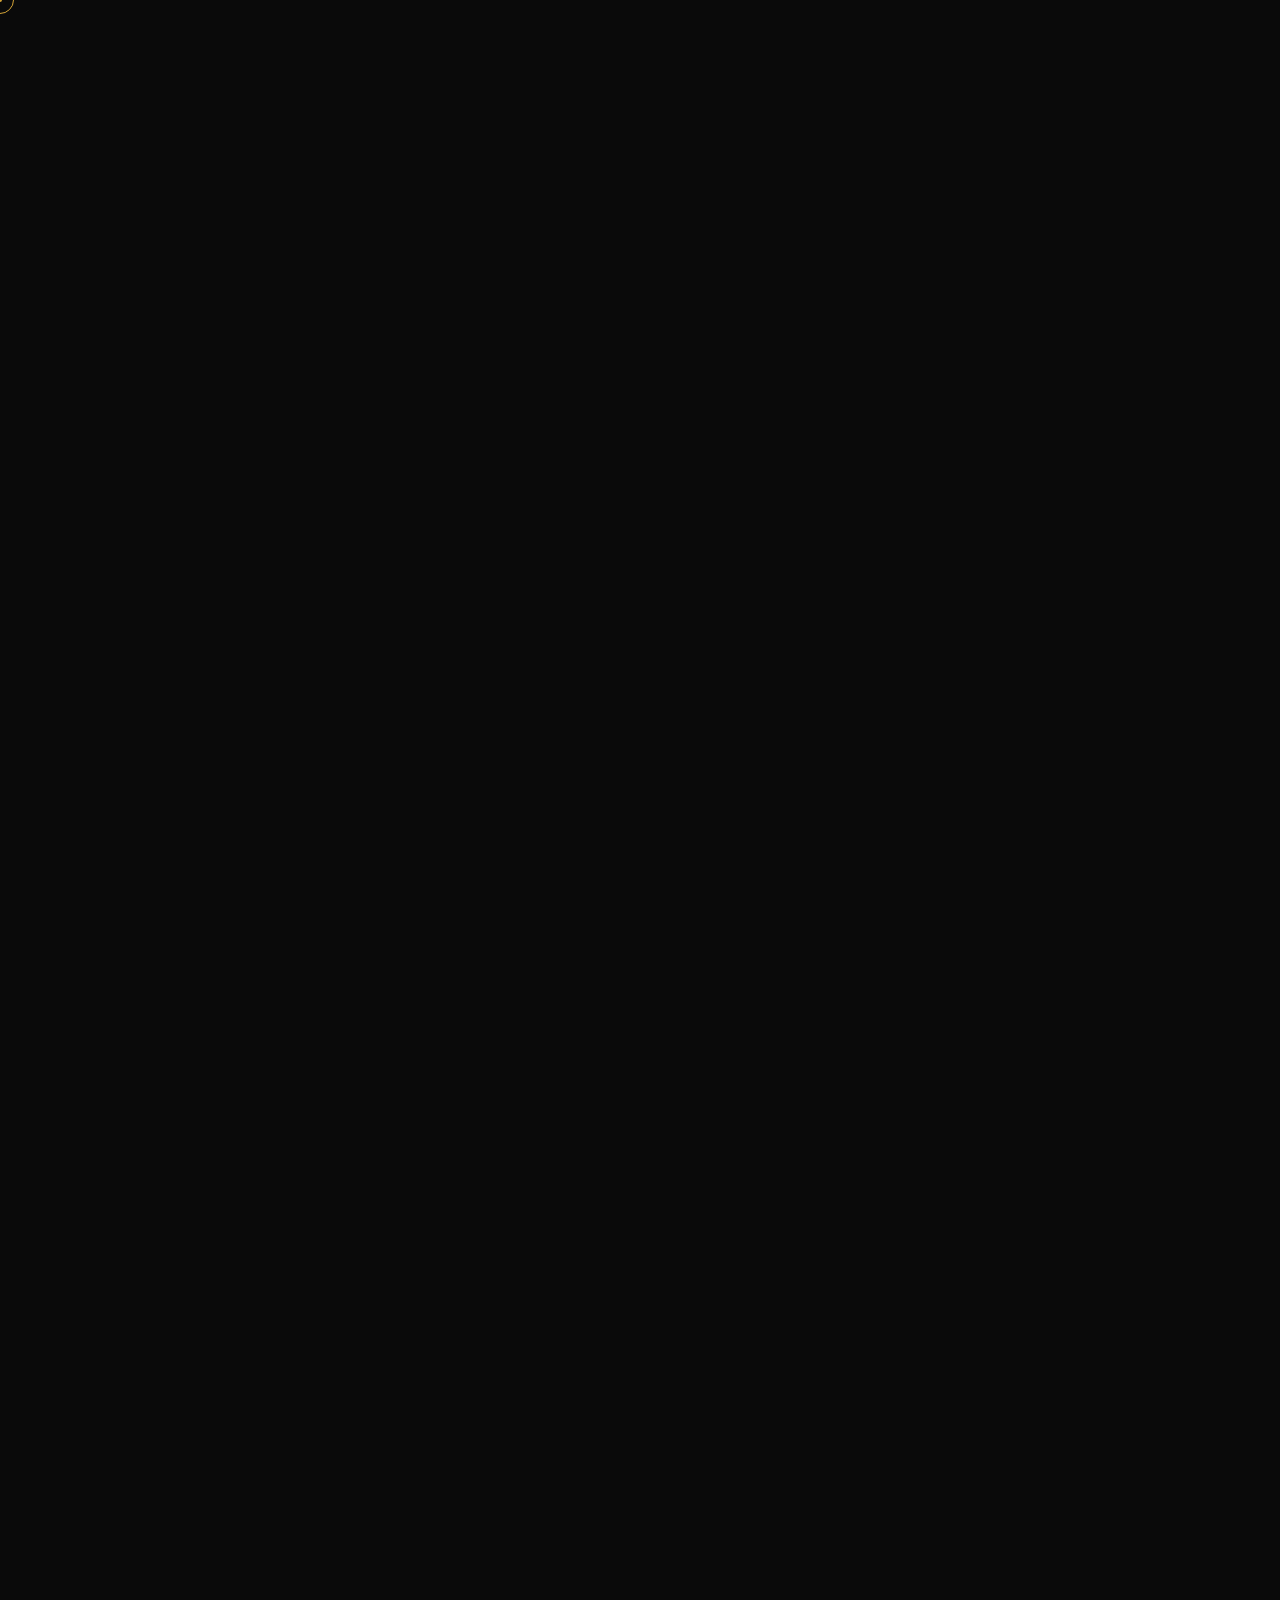
==== index.html @ a8e1eb67 "Add Amazon Advertising as first service tier Fully managed Amazon ads offering: Sponsored Products/B" ====
﻿<!DOCTYPE html>
<html lang="en">
<head>
<meta charset="UTF-8" />
<meta name="viewport" content="width=device-width, initial-scale=1.0" />
<meta name="description" content="Illuminati AI builds custom AI agents and agentic systems for Indian SMBs and enterprises. Mumbai-based AI engineering firm founded by Monish Shah.">
<title>Illuminati AI – AI Firm</title>
<link rel="preconnect" href="https://fonts.googleapis.com">
<link rel="preconnect" href="https://fonts.gstatic.com" crossorigin>
<link href="https://fonts.googleapis.com/css2?family=Cinzel:wght@400;500;600;700;800;900&family=Cormorant+Garamond:ital,wght@0,300..700;1,300..700&family=Italiana&family=Inter:wght@300;400;500;600;700&family=DM+Serif+Display&family=Lora:ital,wght@0,400..700;1,400..700&family=Fraunces:opsz,wght@9..144,300..700&family=EB+Garamond:ital,wght@0,400..800;1,400..800&family=Cormorant+Upright:wght@300;400;500;600;700&family=Playfair+Display:ital,wght@0,400..900;1,400..900&family=Raleway:ital,wght@0,100..900;1,100..900&display=swap" rel="stylesheet">
<link rel="canonical" href="https://illuminatiai.tech/">
<meta name="robots" content="index, follow">

<link rel="icon" type="image/png" href="assets/logo.png">
<link rel="apple-touch-icon" href="assets/logo.png">
<meta name="theme-color" content="#0a0a0a">

<!-- SEO: keywords + author + language -->
<meta name="keywords" content="AI agents, agentic AI, custom AI development, AI automation, Illuminati AI, Mumbai AI agency, AI engineering, Monish Shah">
<meta name="author" content="Illuminati AI">
<meta name="language" content="English">

<!-- SEO: OG image dimensions + locale (companion to existing OG tags) -->
<meta property="og:image:width" content="1200">
<meta property="og:image:height" content="630">
<meta property="og:locale" content="en_US">

<!-- SEO: Twitter URL + description (companion to existing twitter:* tags) -->
<meta name="twitter:url" content="https://illuminatiai.tech/">
<meta name="twitter:description" content="Premium AI agents and automation for Indian businesses. Mumbai-based AI engineering firm by Monish Shah.">

<!-- Google Analytics 4 (gated by cookie consent — Consent Mode v2, defaults to DENIED) -->
<script async src="https://www.googletagmanager.com/gtag/js?id=G-WFK3MFE11M"></script>
<script>
  window.dataLayer = window.dataLayer || [];
  function gtag(){dataLayer.push(arguments);}

  // Default to DENIED for everything that needs consent. The cookie banner
  // flips analytics_storage to 'granted' on Accept All via gtag('consent','update', ...).
  gtag('consent', 'default', {
    'analytics_storage': 'denied',
    'ad_storage': 'denied',
    'ad_user_data': 'denied',
    'ad_personalization': 'denied',
    'wait_for_update': 500
  });

  gtag('js', new Date());
  gtag('config', 'G-WFK3MFE11M', { 'anonymize_ip': true });
</script>

<meta property="og:type" content="website">
<meta property="og:site_name" content="Illuminati AI">
<meta property="og:title" content="Illuminati AI – Custom AI Agents & Automation">
<meta property="og:description" content="Premium AI agents and automation for Indian businesses. Mumbai-based AI engineering firm by Monish Shah.">
<meta property="og:image" content="https://illuminatiai.tech/assets/logo.png">
<meta property="og:url" content="https://illuminatiai.tech/">

<meta name="twitter:card" content="summary_large_image">
<meta name="twitter:title" content="Illuminati AI – Premium AI Agents in India">
<meta name="twitter:image" content="https://illuminatiai.tech/assets/logo.png">

<script type="application/ld+json">
{
  "@context": "https://schema.org",
  "@type": "Organization",
  "name": "Illuminati AI",
  "url": "https://illuminatiai.tech",
  "logo": "https://illuminatiai.tech/assets/logo.png",
  "description": "Premium AI engineering firm building custom AI agents and agentic systems for Indian businesses.",
  "founder": {
    "@type": "Person",
    "name": "Monish Shah"
  },
  "foundingDate": "2026",
  "address": {
    "@type": "PostalAddress",
    "streetAddress": "Javji Dadaji Marg, Shop Nos. 14 to 19, Dun Shopping Center",
    "addressLocality": "Mumbai",
    "addressRegion": "Maharashtra",
    "postalCode": "400007",
    "addressCountry": "IN"
  },
  "contactPoint": {
    "@type": "ContactPoint",
    "telephone": "+91-9326294784",
    "email": "illuminati.ai@illuminatiai.tech",
    "contactType": "Customer Service",
    "areaServed": "IN"
  },
  "sameAs": [
    "https://www.linkedin.com/company/illuminati-ai"
  ]
}
</script>

<script type="application/ld+json">
{
  "@context": "https://schema.org",
  "@type": "WebSite",
  "name": "Illuminati AI",
  "url": "https://illuminatiai.tech",
  "publisher": {
    "@type": "Organization",
    "name": "Illuminati AI"
  }
}
</script>
<link rel="stylesheet" href="assets/styles.css">
<script src="assets/feature-flags.js"></script>
<script src="https://checkout.razorpay.com/v1/checkout.js"></script>
</head>
<body class="home-page bloom-locked">

<!-- The intro overlay is created by assets/intro.js at runtime -->

<div class="cursor-ring"></div>
<div class="cursor-dot"></div>

<nav class="nav" id="nav">
  <a href="index.html" class="nav-brand" data-page-link>
    <span class="logo-mark" data-logo="mark"></span>
    <span class="nav-brand-name">Illuminati AI</span>
  </a>
  <ul class="nav-links">
    <li><a class="nav-link" href="index.html"        data-nav="index.html"        data-page-link>Home</a></li>
    <li><a class="nav-link" href="services.html"     data-nav="services.html"     data-page-link>Services</a></li>
    <li><a class="nav-link" href="products.html"     data-nav="products.html"     data-page-link>Products</a></li>
    <li><a class="nav-link" href="how-it-works.html" data-nav="how-it-works.html" data-page-link>How It Works</a></li>
    <li><a class="nav-link" href="about.html"        data-nav="about.html"        data-page-link>About</a></li>
    <li><a class="nav-link" href="faq.html"          data-nav="faq.html"          data-page-link>FAQ</a></li>
    <li><a class="nav-link" href="contact.html"      data-nav="contact.html"      data-page-link>Contact</a></li>
  </ul>
  <div class="nav-cta"><button class="nav-cart-btn cart-only" id="navCartBtn" aria-label="Open cart">
    <svg width="22" height="22" viewBox="0 0 24 24" fill="none" stroke="currentColor" stroke-width="2" stroke-linecap="round" stroke-linejoin="round">
      <circle cx="9" cy="21" r="1"></circle>
      <circle cx="20" cy="21" r="1"></circle>
      <path d="M1 1h4l2.68 13.39a2 2 0 0 0 2 1.61h9.72a2 2 0 0 0 2-1.61L23 6H6"></path>
    </svg>
    <span class="cart-badge" id="cartBadge" style="display:none;">0</span>
  </button><a href="contact.html" class="btn-nav" data-page-link>Book a Free Session</a></div>
  <button class="hamburger" id="hamburger" aria-label="Toggle menu"><span></span><span></span><span></span></button>
</nav>
<div class="mobile-menu" id="mobileMenu">
  <a class="nav-link" href="index.html"        data-page-link>Home</a>
  <a class="nav-link" href="services.html"     data-page-link>Services</a>
  <a class="nav-link" href="products.html"     data-page-link>Products</a>
  <a class="nav-link" href="how-it-works.html" data-page-link>How It Works</a>
  <a class="nav-link" href="about.html"        data-page-link>About</a>
  <a class="nav-link" href="faq.html"          data-page-link>FAQ</a>
  <a class="nav-link" href="contact.html"      data-page-link>Contact</a>
</div>

<main class="page page-fade-in">

  <section class="section section--center">
    <div class="container">
      <div class="logo-stage home-logo-stage" id="homeLogoStage"></div>
      <div class="hero-block">
        <h1 class="title-hero split-words">The Future of Work is Autonomous</h1>
        <p class="subhead reveal delay-2">
          Illuminati AI builds custom and general purpose AI agents that automate your business,
          eliminate repetitive tasks and reclaim your time, money &amp; effort, so you can focus
          on what truly matters!
        </p>
        <div class="hero-buttons reveal delay-3">
          <a href="how-it-works.html" class="btn btn-ghost" data-page-link>See How It Works</a>
        </div>
        <div class="reveal delay-4" style="text-align:center;">
          <span class="trust-line"><span class="line"></span>Trusted by businesses and professionals across India 🇮🇳<span class="line"></span></span>
        </div>
      </div>
    </div>
  </section>

  <section class="section--tight section--center">
    <div class="container">
      <div class="manifesto">
        <p class="kicker reveal">A New Order<br>Of Work</p>
        <p class="lede reveal delay-1">
          We craft intelligent agents that work while you sleep, think while you build,
          and never tire while you grow.
        </p>
      </div>
    </div>
  </section>

  <section class="section section--center tiers-section">
    <div class="container">
      <h2 class="title-section">What We Build</h2>
      <p class="subhead">
        From customised single-purpose agents to enterprise AI infrastructure, everything engineered for your convenience.
      </p>
      <div class="hairline reveal delay-3"></div>

      <div class="tier-preview">
        <a href="services.html" class="tier-row reveal delay-1" data-page-link>
          <span class="tier-num">01</span>
          <div class="tier-text">
            <h3>Amazon Advertising</h3>
            <p>Fully managed Sponsored Ads, DSP and retargeting that sell more while spending less.</p>
          </div>
          <span class="tier-arrow">&rarr;</span>
        </a>
        <a href="services.html" class="tier-row reveal delay-2" data-page-link>
          <span class="tier-num">02</span>
          <div class="tier-text">
            <h3>Custom AI Agents</h3>
            <p>Bespoke single-purpose agents engineered for your business.</p>
          </div>
          <span class="tier-arrow">→</span>
        </a>
        <a href="services.html" class="tier-row reveal delay-3" data-page-link>
          <span class="tier-num">03</span>
          <div class="tier-text">
            <h3>Agentic Systems</h3>
            <p>Multi-agent orchestration for end-to-end automation.</p>
          </div>
          <span class="tier-arrow">→</span>
        </a>
        <a href="services.html" class="tier-row reveal delay-4" data-page-link>
          <span class="tier-num">04</span>
          <div class="tier-text">
            <h3>AI Infrastructure</h3>
            <p>Private AI brains, engineered to scale and last.</p>
          </div>
          <span class="tier-arrow">→</span>
        </a>
        <a href="services.html" class="tier-row reveal delay-5" data-page-link>
          <span class="tier-num">05</span>
          <div class="tier-text">
            <h3>OpenClaw Setup</h3>
            <p>Specialised framework deployment for production agentic capability.</p>
          </div>
          <span class="tier-arrow">→</span>
        </a>
        <a href="services.html" class="tier-row reveal delay-5" data-page-link>
          <span class="tier-num">06</span>
          <div class="tier-text">
            <h3>Strategy &amp; Audit</h3>
            <p>Diagnostic engagements that design your AI transformation.</p>
          </div>
          <span class="tier-arrow">→</span>
        </a>
        <a href="services.html" class="tier-row reveal delay-5" data-page-link>
          <span class="tier-num">07</span>
          <div class="tier-text">
            <h3>Website Engineering</h3>
            <p>Premium AI-native websites wired with embedded agents and conversion-optimised architecture.</p>
          </div>
          <span class="tier-arrow">→</span>
        </a>
      </div>

      <div class="hero-buttons reveal delay-3" style="margin-top: 40px;">
        <a href="services.html" class="btn btn-ghost" data-page-link>See All Services</a>
      </div>
    </div>
  </section>

</main>

<footer class="main-footer">
  <div class="footer-content">

    <div class="footer-brand-block">
      <div class="footer-brand">
        <img src="assets/logo.png" alt="Illuminati AI" class="footer-logo">
        <span class="footer-brand-name">Illuminati AI</span>
      </div>
      <p class="footer-tagline">Revolutionize Your Business</p>

      <!-- Social Media Icons -->
      <div class="footer-social-links">
        <a href="https://www.linkedin.com/company/illuminati-ai/" target="_blank" rel="noopener" aria-label="LinkedIn" class="footer-social-icon">
          <svg viewBox="0 0 24 24" width="20" height="20" fill="currentColor">
            <path d="M20.447 20.452h-3.554v-5.569c0-1.328-.027-3.037-1.852-3.037-1.853 0-2.136 1.445-2.136 2.939v5.667H9.351V9h3.414v1.561h.046c.477-.9 1.637-1.85 3.37-1.85 3.601 0 4.267 2.37 4.267 5.455v6.286zM5.337 7.433a2.062 2.062 0 01-2.063-2.065 2.063 2.063 0 112.063 2.065zm1.782 13.019H3.555V9h3.564v11.452zM22.225 0H1.771C.792 0 0 .774 0 1.729v20.542C0 23.227.792 24 1.771 24h20.451C23.2 24 24 23.227 24 22.271V1.729C24 .774 23.2 0 22.222 0h.003z"/>
          </svg>
        </a>
        <a href="https://www.instagram.com/illuminati.ai2026/?utm_source=ig_web_button_share_sheet" target="_blank" rel="noopener" aria-label="Instagram" class="footer-social-icon">
          <svg viewBox="0 0 24 24" width="20" height="20" fill="currentColor">
            <path d="M12 2.163c3.204 0 3.584.012 4.85.07 3.252.148 4.771 1.691 4.919 4.919.058 1.265.069 1.645.069 4.849 0 3.205-.012 3.584-.069 4.849-.149 3.225-1.664 4.771-4.919 4.919-1.266.058-1.644.07-4.85.07-3.204 0-3.584-.012-4.849-.07-3.26-.149-4.771-1.699-4.919-4.92-.058-1.265-.07-1.644-.07-4.849 0-3.204.013-3.583.07-4.849.149-3.227 1.664-4.771 4.919-4.919 1.266-.057 1.645-.069 4.849-.069zM12 0C8.741 0 8.333.014 7.053.072 2.695.272.273 2.69.073 7.052.014 8.333 0 8.741 0 12c0 3.259.014 3.668.072 4.948.2 4.358 2.618 6.78 6.98 6.98C8.333 23.986 8.741 24 12 24c3.259 0 3.668-.014 4.948-.072 4.354-.2 6.782-2.618 6.979-6.98.059-1.28.073-1.689.073-4.948 0-3.259-.014-3.667-.072-4.947-.196-4.354-2.617-6.78-6.979-6.98C15.668.014 15.259 0 12 0zm0 5.838a6.162 6.162 0 100 12.324 6.162 6.162 0 000-12.324zM12 16a4 4 0 110-8 4 4 0 010 8zm6.406-11.845a1.44 1.44 0 100 2.881 1.44 1.44 0 000-2.881z"/>
          </svg>
        </a>
      </div>
    </div>

    <div class="footer-contact-block">
      <h4>Contact</h4>
      <p><a href="mailto:illuminati.ai@illuminatiai.tech">illuminati.ai@illuminatiai.tech</a></p>
      <p><a href="tel:+919326294784">+91 93262 94784</a></p>
      <p class="footer-address">
        Javji Dadaji Marg, Shop Nos. 14 to 19,<br>
        Dun Shopping Center, Mumbai,<br>
        Maharashtra 400007, India
      </p>
    </div>

    <div class="footer-explore-block">
      <h4>Explore</h4>
      <a href="services.html">Services</a>
      <a href="products.html">Products</a>
      <a href="how-it-works.html">How It Works</a>
      <a href="about.html">About</a>
      <a href="faq.html">FAQ</a>
      <a href="contact.html">Contact</a>
    </div>

    <div class="footer-legal-block">
      <h4>Legal</h4>
      <a href="privacy.html">Privacy Policy</a>
      <a href="terms.html">Terms of Service</a>
      <a href="cookies.html">Cookie Policy</a>
      <a href="refund.html">Refund Policy</a>
      <a href="data-deletion.html">Data Deletion</a>
    </div>

  </div>

  <div class="footer-bottom">
    <p class="footer-copy">© 2026 Illuminati AI. All rights reserved.</p>
    <p class="footer-copy">Illuminati AI is a brand of Illuminati Creative Digital Solutions Private Limited.</p>
  </div>
</footer>

<!-- GSAP + plugins + Lenis (CDN) -->
<script src="https://cdn.jsdelivr.net/npm/gsap@3.13.0/dist/gsap.min.js"></script>
<script src="https://cdn.jsdelivr.net/npm/gsap@3.13.0/dist/ScrollTrigger.min.js"></script>
<script src="https://cdn.jsdelivr.net/npm/lenis@1.1.13/dist/lenis.min.js"></script>

<script src="assets/orbit-field.js"></script>
<script src="assets/intro.js"></script>
<script src="assets/app.js"></script>
<script src="assets/animations.js"></script>

<!-- Cookie Consent Banner -->
<div id="cookie-consent-banner" class="cookie-banner" style="display: none;">
  <button class="cookie-banner-close" aria-label="Close" onclick="hideCookieBanner()">&times;</button>
  <p class="cookie-banner-text">
    We use cookies to enhance your browsing experience and analyze our traffic. Read our <a href="https://illuminatiai.tech/cookies">Cookie Policy</a> for more information
  </p>
  <div class="cookie-banner-actions">
    <button class="btn-cookie-reject" onclick="rejectAllCookies()">Reject All</button>
    <button class="btn-cookie-accept" onclick="acceptAllCookies()">Accept All</button>
  </div>
</div>

<script src="assets/cart.js"></script>
<script src="assets/razorpay-checkout.js"></script>
<script src="assets/cookie-consent.js"></script>
</body>
</html>
---- assets/styles.css ----
/* =========================================================
   ILLUMINATI AI — DESIGN SYSTEM (refined pass)
   - Tighter spacing on an 8-point grid
   - Calmer Lusion-style motion
   - Sub-heads: Cormorant Garamond 500 regular (non-italic)
========================================================= */
:root {
  /* Palette */
  --black:            #0a0a0a;
  --black-soft:       #0f0f0f;
  --black-card:       #131313;
  --white:            #ffffff;
  --gold:             #D4A437;
  --gold-light:       #E0B958;
  --gold-bright:      #F0CB6A;
  --gold-dim:         #8a6a1f;
  --gold-glow:        rgba(212, 164, 55, 0.4);
  --gold-glow-soft:   rgba(212, 164, 55, 0.15);
  --gold-border:      rgba(212, 164, 55, 0.25);
  --white-muted:      rgba(255, 255, 255, 0.62);
  --white-faint:      rgba(255, 255, 255, 0.32);

  /* Easing — Lusion-style */
  --ease-luxe: cubic-bezier(0.23, 1, 0.32, 1);
  --ease-soft: cubic-bezier(0.4, 0, 0.2, 1);

  /* Gold gradient text fill */
  --gold-grad: linear-gradient(135deg, #D4A437 0%, #F5D17A 50%, #D4A437 100%);

  /* 8-point spacing scale */
  --s-1: 8px;   --s-2: 16px; --s-3: 24px; --s-4: 32px;
  --s-5: 40px;  --s-6: 48px; --s-7: 64px; --s-8: 80px; --s-9: 96px;
}

/* =========================================================
   RESET & BASE
========================================================= */
*, *::before, *::after { box-sizing: border-box; margin: 0; padding: 0; }
html { -webkit-font-smoothing: antialiased; -moz-osx-font-smoothing: grayscale; }
body {
  font-family: 'Inter', sans-serif;
  font-weight: 400;
  font-size: 1rem;
  line-height: 1.7;
  color: var(--white);
  background: var(--black);
  overflow-x: hidden;
  cursor: none;
  position: relative;
  min-height: 100vh;
}
img, svg { display: block; max-width: 100%; }
a { color: inherit; text-decoration: none; }
button { font-family: inherit; cursor: none; border: none; background: none; color: inherit; }
input, textarea { font-family: inherit; outline: none; }
ul { list-style: none; }
::selection { background: var(--gold); color: var(--black); }

/* Film grain removed — feTurbulence repaints every scroll frame and hurts FPS. */

/* =========================================================
   TYPOGRAPHY
========================================================= */
.title-hero {
  font-family: 'Playfair Display', serif;
  font-weight: 700;
  font-size: clamp(2.1rem, 4.2vw, 3.6rem);
  line-height: 1.1;
  letter-spacing: 0.015em;
  text-transform: uppercase;
  background: var(--gold-grad);
  -webkit-background-clip: text;
  -webkit-text-fill-color: transparent;
  background-clip: text;
  text-align: center;
  max-width: 1100px;
  margin: 0 auto;
}
.title-page {
  font-family: 'Playfair Display', serif;
  font-weight: 700;
  font-size: clamp(1.45rem, 2.6vw, 2.2rem);
  line-height: 1.18;
  letter-spacing: 0.015em;
  text-transform: uppercase;
  background: var(--gold-grad);
  -webkit-background-clip: text;
  -webkit-text-fill-color: transparent;
  background-clip: text;
  text-align: center;
  max-width: 1100px;
  margin: 0 auto;
}
.title-section {
  font-family: 'DM Serif Display', serif;
  font-weight: 400;
  font-size: clamp(1.65rem, 3vw, 2.5rem);
  line-height: 1.18;
  letter-spacing: -0.005em;
  background: var(--gold-grad);
  -webkit-background-clip: text;
  -webkit-text-fill-color: transparent;
  background-clip: text;
  text-align: center;
  max-width: 980px;
  margin: 0 auto;
}

.kicker {
  font-family: 'Raleway', sans-serif;
  font-weight: 500;
  font-size: 1.15rem;
  color: var(--gold-light);
  letter-spacing: 0.06em;
  text-align: center;
  margin: 0 auto var(--s-2);
  text-transform: uppercase;
}

/* Lede paragraphs — premium editorial italic serif. */
.lede {
  font-family: 'Playfair Display', serif;
  font-weight: 400;
  font-style: italic;
  font-size: clamp(1.2rem, 1.6vw, 1.55rem);
  line-height: 1.75;
  letter-spacing: 0.005em;
  color: rgba(255, 255, 255, 0.9);
  text-align: center;
  max-width: 820px;
  margin: 0 auto;
}

/* ─── ABOUT PAGE — Premium typography hierarchy ─── */

/* Sub-headline directly under the page title. */
.legacy-subheadline {
  font-family: 'Raleway', sans-serif;
  font-weight: 400;
  font-style: italic;
  font-size: clamp(1.4rem, 2vw, 2rem);
  letter-spacing: 0.005em;
  line-height: 1.4;
  color: #D4A437;
  opacity: 0.85;
  max-width: 60ch;
  margin: 0 auto;
  text-align: center;
}

/* Legacy story body — warm narrator (Fraunces). */
.legacy-body {
  margin-top: 32px;
  text-align: center;
}
.legacy-body p {
  font-family: 'Raleway', sans-serif;
  font-weight: 300;
  font-style: normal;
  font-size: clamp(1.05rem, 1.3vw, 1.25rem);
  letter-spacing: 0.005em;
  line-height: 1.85;
  color: rgba(255, 255, 255, 0.92);
  max-width: 65ch;
  margin: 0 auto 1.5rem;
}
.legacy-body p:last-child { margin-bottom: 0; }

/* Word-by-word lift reveal — each word floats in from a small random
   scatter with rotation, blur and overshoot. JS sets per-word
   --lx/--ly/--lrot custom props + a stagger animation-delay. Triggered
   alongside the page hero animation via body.page-anim-go. */
.legacy-body .legacy-word {
  display: inline-block;
  opacity: 0;
  transform:
    translate(var(--lx, 0px), var(--ly, 28px))
    rotateZ(var(--lrot, 0deg))
    scale(0.72);
  filter: blur(8px);
  will-change: transform, opacity, filter;
}
body:not(.home-page).page-anim-go .legacy-body .legacy-word {
  animation: legacyWordRise 1.2s cubic-bezier(0.34, 1.56, 0.64, 1) forwards;
}
@keyframes legacyWordRise {
  0% {
    opacity: 0;
    transform:
      translate(var(--lx, 0px), var(--ly, 28px))
      rotateZ(var(--lrot, 0deg))
      scale(0.72);
    filter: blur(8px);
  }
  55% {
    opacity: 1;
    transform: translate(0, -3px) rotateZ(0) scale(1.05);
    filter: blur(0);
  }
  78% {
    transform: translate(0, 0) rotateZ(0) scale(0.98);
  }
  100% {
    opacity: 1;
    transform: translate(0, 0) rotateZ(0) scale(1);
    filter: blur(0);
  }
}
@media (prefers-reduced-motion: reduce) {
  .legacy-body .legacy-word {
    opacity: 1 !important;
    transform: none !important;
    filter: none !important;
    animation: none !important;
  }
}

/* Manifesto / Philosophy paragraphs — Raleway, sized for "one frame"
   on the about page. */
.manifesto-paragraph {
  font-family: 'Raleway', sans-serif;
  font-weight: 400;
  font-style: normal;
  font-size: clamp(1.18rem, 1.6vw, 1.55rem);
  letter-spacing: 0.005em;
  line-height: 1.9;
  color: rgba(255, 255, 255, 0.92);
  max-width: 68ch;
  margin: 0 auto 1.6rem;
  text-align: center;
}
.manifesto-paragraph:last-of-type { margin-bottom: 0.8rem; }

/* ─── ABOUT — Philosophy section reveal ───
   Fires only after the user scrolls past the legacy hero. The heading
   tilts down from above with a 3D rotateX + gold flash, then each
   paragraph enters from a different direction:
     P1 — hinges down from the top (rotateX -30deg)
     P2 — slides in from the right with a small skew
     P3 — hinges up from the bottom (rotateX +30deg) */
.philosophy-section {
  perspective: 1400px;
  perspective-origin: 50% 50%;
  padding-top: 24px;
  padding-bottom: 24px;
  margin-top: -80px;            /* pull tight against the legacy block above */
}
.philosophy-section .title-section {
  opacity: 0;
  transform: translateY(-100px) rotateX(-55deg) scale(0.82);
  transform-origin: 50% 100%;
  transform-style: preserve-3d;
  filter: blur(16px) brightness(2.2);
  will-change: transform, opacity, filter;
  /* Drop the inherited background-clip:text gradient — when the
     element's content-box ends at the baseline, descenders (p, y, g)
     extend below it and get visually clipped. Solid gold colour with
     a generous line-height + padding-bottom renders cleanly. */
  background: none;
  -webkit-text-fill-color: var(--gold);
  color: var(--gold);
  line-height: 1.5;
  padding-bottom: 0.35em;
  margin-bottom: 32px;
  overflow: visible;
}
.philosophy-section .manifesto-paragraph {
  opacity: 0;
  will-change: transform, opacity, filter;
}
.philosophy-section .manifesto-paragraph:nth-of-type(1) {
  transform: rotateX(-32deg) translateY(70px) scale(0.94);
  transform-origin: 50% 0%;
  filter: blur(10px);
}
.philosophy-section .manifesto-paragraph:nth-of-type(2) {
  transform: translateX(160px) skewX(-4deg) scale(0.96);
  filter: blur(8px);
}
.philosophy-section .manifesto-paragraph:nth-of-type(3) {
  transform: rotateX(32deg) translateY(-70px) scale(0.94);
  transform-origin: 50% 100%;
  filter: blur(10px);
}

.philosophy-section.is-revealed .title-section {
  animation: philosophyTitleSlam 1.5s cubic-bezier(0.34, 1.56, 0.64, 1) forwards;
}
.philosophy-section.is-revealed .manifesto-paragraph:nth-of-type(1) {
  animation: philosophyP1Hinge 1.45s cubic-bezier(0.16, 1, 0.3, 1) 0.45s forwards;
}
.philosophy-section.is-revealed .manifesto-paragraph:nth-of-type(2) {
  animation: philosophyP2Slide 1.45s cubic-bezier(0.16, 1, 0.3, 1) 0.75s forwards;
}
.philosophy-section.is-revealed .manifesto-paragraph:nth-of-type(3) {
  animation: philosophyP3Hinge 1.45s cubic-bezier(0.16, 1, 0.3, 1) 1.05s forwards;
}

@keyframes philosophyTitleSlam {
  0% {
    opacity: 0;
    transform: translateY(-100px) rotateX(-55deg) scale(0.82);
    filter: blur(16px) brightness(2.2);
  }
  55% {
    opacity: 1;
    transform: translateY(8px) rotateX(12deg) scale(1.06);
    filter: blur(0) brightness(1.5)
            drop-shadow(0 0 28px rgba(245, 212, 133, 0.85))
            drop-shadow(0 0 56px rgba(212, 164, 55, 0.4));
  }
  78% {
    transform: translateY(0) rotateX(-4deg) scale(0.985);
    filter: blur(0) brightness(1.15)
            drop-shadow(0 0 14px rgba(212, 164, 55, 0.4));
  }
  100% {
    opacity: 1;
    transform: translateY(0) rotateX(0) scale(1);
    filter: blur(0) brightness(1) drop-shadow(0 0 0 rgba(212, 164, 55, 0));
  }
}
@keyframes philosophyP1Hinge {
  to { opacity: 1; transform: rotateX(0) translateY(0) scale(1); filter: blur(0); }
}
@keyframes philosophyP2Slide {
  to { opacity: 1; transform: translateX(0) skewX(0) scale(1); filter: blur(0); }
}
@keyframes philosophyP3Hinge {
  to { opacity: 1; transform: rotateX(0) translateY(0) scale(1); filter: blur(0); }
}

@media (prefers-reduced-motion: reduce) {
  .philosophy-section .title-section,
  .philosophy-section .manifesto-paragraph {
    opacity: 1 !important;
    transform: none !important;
    filter: none !important;
    animation: none !important;
  }
}

/* Path Forward closing paragraph — Raleway, same voice as legacy. */
.path-forward p {
  font-family: 'Raleway', sans-serif;
  font-weight: 300;
  font-style: normal;
  font-size: clamp(1.1rem, 1.3vw, 1.3rem);
  letter-spacing: 0.005em;
  line-height: 1.85;
  color: rgba(255, 255, 255, 0.92);
  max-width: 65ch;
  margin: 0 auto 1.5rem;
  text-align: center;
}

/* Pull the section up — tight against the principles grid above. */
body.about-page .path-forward {
  padding-top: 24px;
  margin-top: -24px;
  position: relative;
  overflow: visible;
  perspective: 1400px;
  perspective-origin: 50% 0;
}

/* ─── PATH FORWARD — crazy cinematic reveal ───
   The heading explodes in: each character flies from a random 3D
   scatter with rotation + blur + brightness, snaps to place with
   overshoot, then a gold shimmer sweeps across the line. The
   paragraph words then cascade in from their own random scatter,
   while a vertical gold light-beam descends from above and ignites
   the heading at the moment of impact. */
.path-forward-beam {
  position: absolute;
  top: 0;
  left: 50%;
  width: 2px;
  height: 0;
  background: linear-gradient(180deg,
    transparent,
    rgba(245, 212, 133, 0.7) 30%,
    rgba(245, 212, 133, 0.95) 50%,
    rgba(212, 164, 55, 0.5) 75%,
    transparent);
  filter: drop-shadow(0 0 14px rgba(245, 212, 133, 0.85));
  transform: translateX(-50%);
  pointer-events: none;
  opacity: 0;
}
.path-forward.is-revealed .path-forward-beam {
  animation: pathBeamDescend 1.1s cubic-bezier(0.16, 1, 0.3, 1) forwards;
}
@keyframes pathBeamDescend {
  0%   { opacity: 0; height: 0; }
  20%  { opacity: 1; }
  60%  { opacity: 1; height: 50%; }
  100% { opacity: 0; height: 65%; }
}

/* Heading — TRAMPOLINE BOUNCE per char with gold flash.
   Each character starts as a thin pancake at the bottom of its line,
   springs upward over-stretching vertically, squashes down on landing,
   then settles. Combined with stagger this reads like piano keys
   being struck in sequence — completely different mechanic from the
   legacy word-scatter. */
.path-forward .title-section {
  position: relative;
  font-size: clamp(2.4rem, 5.5vw, 4.4rem);
  display: inline-block;
}
.path-forward .pf-char {
  display: inline-block;
  opacity: 0;
  transform: translateY(110%) scaleY(0.06) scaleX(1.4);
  transform-origin: 50% 100%;
  filter: blur(2px);
  will-change: transform, opacity, filter;
  /* Each char paints its own gold gradient — the parent's
     background-clip:text doesn't inherit through child spans, so
     without this the chars render as transparent. */
  background: linear-gradient(135deg,
    #b88a2c 0%,
    #d4a437 22%,
    #f0cf6e 48%,
    #fae3a8 55%,
    #f0cf6e 62%,
    #d4a437 78%,
    #a87a22 100%);
  -webkit-background-clip: text;
  -webkit-text-fill-color: transparent;
  background-clip: text;
}
.path-forward .pf-char.space {
  width: 0.32em;
  -webkit-text-fill-color: transparent;
}
.path-forward.is-revealed .pf-char {
  animation: pathCharBounce 1.05s cubic-bezier(0.34, 1.56, 0.64, 1) forwards;
}
@keyframes pathCharBounce {
  0% {
    opacity: 0;
    transform: translateY(110%) scaleY(0.06) scaleX(1.4);
    filter: blur(2px) drop-shadow(0 0 0 rgba(245, 212, 133, 0));
  }
  35% {
    opacity: 1;
    transform: translateY(-18%) scaleY(1.45) scaleX(0.78);
    filter: blur(0) drop-shadow(0 0 22px rgba(245, 212, 133, 0.95))
            drop-shadow(0 0 44px rgba(212, 164, 55, 0.5));
  }
  60% {
    transform: translateY(0%) scaleY(0.78) scaleX(1.18);
    filter: blur(0) drop-shadow(0 0 10px rgba(212, 164, 55, 0.55));
  }
  78% {
    transform: translateY(0%) scaleY(1.1) scaleX(0.95);
    filter: blur(0) drop-shadow(0 0 4px rgba(212, 164, 55, 0.25));
  }
  92% {
    transform: translateY(0%) scaleY(0.97) scaleX(1.02);
  }
  100% {
    opacity: 1;
    transform: translateY(0%) scaleY(1) scaleX(1);
    filter: blur(0) drop-shadow(0 0 0 rgba(212, 164, 55, 0));
  }
}

/* Gold shimmer sweep across the heading after chars settle. */
.path-forward .title-section::after {
  content: '';
  position: absolute;
  top: 0; left: -120%;
  width: 60%; height: 100%;
  background: linear-gradient(100deg,
    transparent,
    rgba(255, 245, 220, 0.0) 30%,
    rgba(255, 245, 220, 0.55) 50%,
    rgba(255, 245, 220, 0.0) 70%,
    transparent);
  pointer-events: none;
  mix-blend-mode: screen;
  opacity: 0;
}
.path-forward.is-revealed .title-section::after {
  animation: pathTitleShimmer 1.2s cubic-bezier(0.16, 1, 0.3, 1) 1.6s forwards;
}
@keyframes pathTitleShimmer {
  0%   { left: -120%; opacity: 1; }
  100% { left: 120%;  opacity: 0; }
}

/* Paragraph — TYPEWRITER SLIDE-UP. Each word starts hidden behind
   a clip-path mask at its bottom edge; on reveal the mask peels up to
   show the word, while a brief gold underline streaks beneath it. */
.path-forward .pf-word {
  display: inline-block;
  position: relative;
  opacity: 1;
  clip-path: inset(100% 0 0 0);
  transform: translateY(8px);
  will-change: clip-path, transform;
}
.path-forward .pf-word::after {
  content: '';
  position: absolute;
  left: 0; right: 100%;
  bottom: -2px;
  height: 1px;
  background: linear-gradient(90deg,
    rgba(245, 212, 133, 0) 0%,
    rgba(245, 212, 133, 0.95) 50%,
    rgba(245, 212, 133, 0) 100%);
  filter: drop-shadow(0 0 4px rgba(245, 212, 133, 0.6));
  pointer-events: none;
  opacity: 0;
}
.path-forward.is-revealed .pf-word {
  animation: pathWordReveal 0.42s cubic-bezier(0.16, 1, 0.3, 1) forwards;
}
.path-forward.is-revealed .pf-word::after {
  animation: pathWordTrail 0.5s cubic-bezier(0.16, 1, 0.3, 1) forwards;
  animation-delay: var(--pf-word-delay, 0s);
}
@keyframes pathWordReveal {
  0%   { clip-path: inset(100% 0 0 0); transform: translateY(8px); }
  100% { clip-path: inset(0 0 0 0);    transform: translateY(0);    }
}
@keyframes pathWordTrail {
  0%   { left: 0; right: 100%; opacity: 0; }
  25%  { opacity: 1; }
  60%  { left: 0; right: 0;    opacity: 0.8; }
  100% { left: 100%; right: 0; opacity: 0;   }
}

@media (prefers-reduced-motion: reduce) {
  .path-forward .pf-char,
  .path-forward .pf-word {
    opacity: 1 !important;
    transform: none !important;
    filter: none !important;
    animation: none !important;
  }
  .path-forward-beam,
  .path-forward .title-section::after { display: none !important; }
}

/* ─── ABOUT — Principles section reveal ───
   Heading slides in from the left, subhead from the right; each of the
   four standard cards flies in from its own corner of the viewport.
   Triggered after the user scrolls past Our Philosophy. */
.principles-section {
  padding-top: 32px !important;
  padding-bottom: 64px !important;
  margin-top: 0;
}
/* Trim everything between the philosophy block's bottom gold hairline
   and the Principles heading so the gap above the heading matches the
   gap below the subhead (≈32px on both sides). */
body.about-page .section--tight .manifesto {
  padding-bottom: 0;
}
body.about-page .section--tight {
  padding-bottom: 0;
}
body.about-page .philosophy-section .hairline {
  margin-bottom: 0;
}
.principles-section .title-section {
  opacity: 0;
  transform: translateX(-100vw);
  filter: blur(10px);
  will-change: transform, opacity, filter;
}
.principles-section .subhead {
  opacity: 0;
  transform: translateX(100vw);
  filter: blur(8px);
  will-change: transform, opacity, filter;
}
.principles-section.is-revealed .title-section {
  animation: heroSlideLeft 1.5s cubic-bezier(0.16, 1, 0.3, 1) forwards;
}
.principles-section.is-revealed .subhead {
  animation: heroSlideRight 1.5s cubic-bezier(0.16, 1, 0.3, 1) 0.35s forwards;
}

/* Each card pre-positioned at its outer-diagonal corner. */
.principles-section .standards-grid .standard-card {
  opacity: 0;
  filter: blur(8px);
  will-change: transform, opacity, filter;
}
.principles-section .standards-grid .standard-card:nth-child(1) {
  /* Architectural Integrity → from upper-left */
  transform: translate(-90vw, -60vh) rotate(-12deg) scale(0.82);
}
.principles-section .standards-grid .standard-card:nth-child(2) {
  /* Operational Sovereignty → from upper-right */
  transform: translate(90vw, -60vh) rotate(12deg) scale(0.82);
}
.principles-section .standards-grid .standard-card:nth-child(3) {
  /* Continuous Calibration → from lower-left */
  transform: translate(-90vw, 60vh) rotate(10deg) scale(0.82);
}
.principles-section .standards-grid .standard-card:nth-child(4) {
  /* Sacred Discretion → from lower-right */
  transform: translate(90vw, 60vh) rotate(-10deg) scale(0.82);
}
.principles-section.is-revealed .standards-grid .standard-card {
  animation: principleCardLand 1.55s cubic-bezier(0.16, 1, 0.3, 1) forwards;
}
.principles-section.is-revealed .standards-grid .standard-card:nth-child(1) { animation-delay: 0.55s; }
.principles-section.is-revealed .standards-grid .standard-card:nth-child(2) { animation-delay: 0.7s; }
.principles-section.is-revealed .standards-grid .standard-card:nth-child(3) { animation-delay: 0.85s; }
.principles-section.is-revealed .standards-grid .standard-card:nth-child(4) { animation-delay: 1.0s; }

@keyframes principleCardLand {
  to {
    transform: translate(0, 0) rotate(0) scale(1);
    opacity: 1;
    filter: blur(0);
  }
}

@media (prefers-reduced-motion: reduce) {
  .principles-section .title-section,
  .principles-section .subhead,
  .principles-section .standards-grid .standard-card {
    opacity: 1 !important;
    transform: none !important;
    filter: none !important;
    animation: none !important;
  }
}

/* Sub-heading — Cormorant Garamond 500 regular (non-italic) */
.subhead {
  font-family: 'Raleway', sans-serif;
  font-style: normal;
  font-weight: 500;
  font-size: clamp(1.05rem, 1.5vw, 1.25rem);
  letter-spacing: 0.015em;
  line-height: 1.6;
  color: var(--white-muted);
  text-align: center;
  max-width: 820px;
  margin: var(--s-3) auto 0;
}
.body-text {
  font-family: 'Inter', sans-serif;
  font-size: 1rem;
  line-height: 1.7;
  color: var(--white-muted);
  max-width: 680px;
  margin: 0 auto;
  text-align: center;
}
.utility-label {
  font-family: 'Inter', sans-serif;
  font-weight: 500;
  font-size: 11px;
  letter-spacing: 0.18em;
  text-transform: uppercase;
  color: var(--gold);
}

/* =========================================================
   LAYOUT
========================================================= */
.container {
  width: 100%;
  max-width: 1240px;
  margin: 0 auto;
  padding: 0 24px;
}
@media (min-width: 768px) { .container { padding: 0 32px; } }
@media (min-width: 1100px) { .container { padding: 0 48px; } }

.page {
  position: relative;
  z-index: 2;
  padding-top: 84px;
}
.section {
  padding: 80px 0;
  position: relative;
}
@media (min-width: 1024px) {
  .section { padding: 96px 0; }
}
.section--center { text-align: center; }
.section--tight { padding: 64px 0; }

/* Home page: tighten the gap above the "A New Order Of Work" manifesto
   so it sits closer to the trust-line at the end of the hero. */
body.home-page .section--tight { padding-top: 18px; }

/* Home page: tighten top of the first section so the (much larger) logo
   sits up close to the nav. */
body.home-page main > section.section--center:first-of-type {
  padding-top: 16px;
}


/* Page-fade is managed by GSAP — just clear default. */
.page-fade-in { opacity: 1; transform: none; }
.page-leave { display: none; }

/* =========================================================
   HERO LOGO — raster PNG with strictly-circular orbit field.
   The .home-logo-stage holds the canvas (behind) + the PNG (front).
   100–120px clear space below the stage before the headline.
========================================================= */
.home-logo-stage {
  width:  clamp(820px, min(98vh, 98vw), 1380px);
  height: clamp(820px, min(98vh, 98vw), 1380px);
  display: block;
  margin: -64px auto 56px;        /* pulled up; tight gap to headline below */
  position: relative;
  opacity: 0;
  transform: none;
  transition: opacity 0.2s linear;
}
.home-logo-stage.in { opacity: 1; }
@media (max-width: 768px) {
  .home-logo-stage {
    width:  clamp(460px, 100vw, 780px);
    height: clamp(460px, 100vw, 780px);
    margin: -32px auto 40px;
  }
}
.home-logo-stage .brand-logo--hero {
  position: relative;
  z-index: 2;
  width: 100%;
  height: 100%;
  display: block;
  object-fit: contain;
  user-select: none;
  -webkit-user-drag: none;
  will-change: transform;
  transform-origin: 50% 50%;
  filter: drop-shadow(0 0 1px rgba(212,164,55,0.35));
}

/* Magnetic tilt on hover */
.home-logo-stage.tilting .brand-logo--hero {
  transform:
    perspective(900px)
    rotateX(var(--tilt-x, 0deg))
    rotateY(var(--tilt-y, 0deg))
    scale(var(--tilt-s, 1.04));
  transition: transform 0.18s ease-out;
}

/* Resting hero logo is stationary — no blink, no float, no tilt. */
.home-logo-stage .hero-eye-blink { display: none !important; }
.home-logo-stage .hero-sparkles  { display: none !important; }
.home-logo-stage .orbit-canvas {
  position: absolute;
  top: 50%; left: 50%;
  transform: translate(-50%, -50%);
  pointer-events: none;
  z-index: 0;
}
/* Allow orbital field to bleed beyond the hero box without scrollbars */
.section--center { overflow-x: clip; overflow-x: hidden; }

/* Nav and footer logo marks: static PNG, sized by the host */
.logo-mark {
  display: inline-flex;
  align-items: center; justify-content: center;
}
.logo-mark .brand-logo {
  width: 100%; height: 100%;
  object-fit: contain;
  display: block;
  user-select: none;
  -webkit-user-drag: none;
}
/* Nav logo is hidden until the intro completes (or instantly on
   reduced-motion / repeat visit via the .intro-arrived class). */
/* Logo is always visible. The cinematic intro only runs on the home
   page; on every other page (and on repeat visits) the brand mark
   reads immediately at full opacity. */
.nav-brand .logo-mark { opacity: 1; }
body.home-page .nav-brand .logo-mark { opacity: 0; transition: opacity 0.5s var(--ease-luxe); }
body.home-page .nav-brand .logo-mark.intro-arrived { opacity: 1; }

/* ═══════════════════════════════════════════════════════════════
   REFINED LOGO BLOOM REVEAL
   ═══════════════════════════════════════════════════════════════ */

.bloom-overlay {
  position: fixed;
  inset: 0;
  background: #0a0a0a;
  z-index: 99999;
  display: flex;
  align-items: center;
  justify-content: center;
  overflow: hidden;
  pointer-events: all;
}

.bloom-overlay.bloom-finished {
  pointer-events: none;
  opacity: 0;
  transition: opacity 0.3s cubic-bezier(0.65, 0, 0.35, 1);
}


html.bloom-locked, body.bloom-locked {
  overflow: hidden;
}

body.bloom-locked > *:not(.bloom-overlay):not(.intro-fly-clone):not(.cursor-ring):not(.cursor-dot) {
  visibility: hidden;
}

body.bloom-revealed .nav,
body.bloom-revealed main {
  animation: bloomContentReveal 1.2s cubic-bezier(0.16, 1, 0.3, 1) forwards;
}

@keyframes bloomContentReveal {
  0%   { opacity: 0; transform: translateY(28px); }
  100% { opacity: 1; transform: translateY(0); }
}

/* ─── Phase 2: Slower, softer, more atmospheric bloom ─── */
.bloom-radiance {
  position: absolute;
  top: 50%;
  left: 50%;
  width: 0;
  height: 0;
  border-radius: 50%;
  background: radial-gradient(
    circle,
    rgba(245, 212, 133, 0.85) 0%,
    rgba(232, 201, 109, 0.6) 12%,
    rgba(212, 164, 55, 0.4) 28%,
    rgba(212, 164, 55, 0.18) 48%,
    rgba(212, 164, 55, 0.06) 68%,
    rgba(212, 164, 55, 0) 85%
  );
  transform: translate(-50%, -50%);
  filter: blur(55px);
  opacity: 0;
  pointer-events: none;
  animation: bloomRadianceExpand 2.4s cubic-bezier(0.22, 0.61, 0.36, 1) 0.5s forwards;
  will-change: width, height, opacity;
}

@keyframes bloomRadianceExpand {
  0% {
    width: 0;
    height: 0;
    opacity: 0;
  }
  25% {
    opacity: 0.7;
  }
  60% {
    width: 1100px;
    height: 1100px;
    opacity: 1;
  }
  100% {
    width: 1500px;
    height: 1500px;
    opacity: 0.55;
  }
}

/* ─── A second deeper bloom layer for atmospheric depth ─── */
.bloom-radiance::before {
  content: '';
  position: absolute;
  inset: -30%;
  border-radius: 50%;
  background: radial-gradient(
    circle,
    rgba(212, 164, 55, 0.25) 0%,
    rgba(212, 164, 55, 0.08) 50%,
    rgba(212, 164, 55, 0) 80%
  );
  filter: blur(40px);
  opacity: 0.7;
}

/* ─── Decorative orbital ring (subtle, atmospheric) ─── */
.bloom-orbital-ring {
  position: absolute;
  top: 50%;
  left: 50%;
  width: min(75vh, 75vw);
  height: min(75vh, 75vw);
  min-width: 540px;
  min-height: 540px;
  max-width: 920px;
  max-height: 920px;
  border: 1px solid rgba(212, 164, 55, 0.14);
  border-radius: 50%;
  transform: translate(-50%, -50%) scale(0.65);
  opacity: 0;
  pointer-events: none;
  animation: bloomOrbitalAppear 1.8s cubic-bezier(0.16, 1, 0.3, 1) 1.4s forwards;
}

@keyframes bloomOrbitalAppear {
  0% {
    opacity: 0;
    transform: translate(-50%, -50%) scale(0.65);
  }
  100% {
    opacity: 1;
    transform: translate(-50%, -50%) scale(1);
  }
}

/* ─── The logo wrapper (matches resting hero size) ─── */
.bloom-logo-wrapper {
  position: relative;
  z-index: 10;
  display: flex;
  align-items: center;
  justify-content: center;
  width:  clamp(720px, min(94vh, 94vw), 1240px);
  height: clamp(720px, min(94vh, 94vw), 1240px);
}
@media (max-width: 768px) {
  .bloom-logo-wrapper {
    width:  clamp(420px, 98vw, 720px);
    height: clamp(420px, 98vw, 720px);
  }
}

/* ─── Phase 3: More cinematic logo materialisation ─── */
.bloom-logo {
  display: block !important;
  width: 100% !important;
  height: 100% !important;
  object-fit: contain;
  position: relative;
  z-index: 12;

  opacity: 0;
  transform: scale(0.55);
  filter: blur(40px) brightness(3.2);

  animation: bloomLogoMaterialise 2.6s cubic-bezier(0.22, 0.61, 0.36, 1) 1.8s forwards;
  will-change: transform, filter, opacity;
}

@keyframes bloomLogoMaterialise {
  0% {
    opacity: 0;
    transform: scale(0.55);
    filter: blur(40px) brightness(3.2);
  }
  35% {
    opacity: 0.85;
    transform: scale(0.78);
    filter: blur(18px) brightness(2.2);
  }
  65% {
    opacity: 1;
    transform: scale(0.94);
    filter: blur(5px) brightness(1.5)
            drop-shadow(0 0 25px rgba(212, 164, 55, 0.5));
  }
  100% {
    opacity: 1;
    transform: scale(1);
    filter: blur(0) brightness(1)
            drop-shadow(0 0 35px rgba(245, 212, 133, 0.85))
            drop-shadow(0 0 70px rgba(212, 164, 55, 0.55))
            drop-shadow(0 0 130px rgba(212, 164, 55, 0.32))
            drop-shadow(0 0 220px rgba(212, 164, 55, 0.15));
  }
}

/* ─── Phase 4: Slower, more pronounced breathing ─── */
.bloom-logo.bloom-breathing {
  animation: bloomLogoBreathe 3.6s ease-in-out infinite;
}

@keyframes bloomLogoBreathe {
  0%, 100% {
    transform: scale(1);
    filter: drop-shadow(0 0 35px rgba(245, 212, 133, 0.85))
            drop-shadow(0 0 70px rgba(212, 164, 55, 0.55))
            drop-shadow(0 0 130px rgba(212, 164, 55, 0.32))
            drop-shadow(0 0 220px rgba(212, 164, 55, 0.15));
  }
  50% {
    transform: scale(1.028);
    filter: drop-shadow(0 0 55px rgba(245, 212, 133, 1))
            drop-shadow(0 0 110px rgba(212, 164, 55, 0.8))
            drop-shadow(0 0 190px rgba(212, 164, 55, 0.5))
            drop-shadow(0 0 320px rgba(212, 164, 55, 0.25));
  }
}

/* ═══════════════════════════════════════════════════════════════
   ATMOSPHERIC DEPTH ENHANCEMENTS
   ═══════════════════════════════════════════════════════════════ */

/* ─── Inner dense bloom core for dimensionality ─── */
.bloom-core {
  position: absolute;
  top: 50%;
  left: 50%;
  width: 0;
  height: 0;
  border-radius: 50%;
  background: radial-gradient(
    circle,
    rgba(255, 235, 175, 0.95) 0%,
    rgba(245, 212, 133, 0.75) 10%,
    rgba(232, 201, 109, 0.45) 25%,
    rgba(212, 164, 55, 0.2) 45%,
    rgba(212, 164, 55, 0) 70%
  );
  transform: translate(-50%, -50%);
  filter: blur(30px);
  opacity: 0;
  pointer-events: none;
  z-index: 2;
  animation: bloomCoreExpand 2.6s cubic-bezier(0.22, 0.61, 0.36, 1) 0.3s forwards;
  will-change: width, height, opacity;
}

@keyframes bloomCoreExpand {
  0%   { width: 0; height: 0; opacity: 0; }
  30%  { opacity: 1; }
  70%  { width: 700px; height: 700px; opacity: 0.95; }
  100% { width: 900px; height: 900px; opacity: 0.6; }
}

/* ─── Outward radiating light rays ─── */
.bloom-rays {
  position: absolute;
  top: 50%;
  left: 50%;
  width: 0;
  height: 0;
  pointer-events: none;
  opacity: 0;
  z-index: 3;
  animation: bloomRaysAppear 2.4s cubic-bezier(0.22, 0.61, 0.36, 1) 1.2s forwards;
}

@keyframes bloomRaysAppear {
  0%   { opacity: 0; }
  50%  { opacity: 0.85; }
  100% { opacity: 0.45; }
}

.bloom-ray {
  position: absolute;
  top: 50%;
  left: 50%;
  width: 1.5px;
  background: linear-gradient(
    to top,
    rgba(212, 164, 55, 0) 0%,
    rgba(212, 164, 55, 0.7) 40%,
    rgba(245, 212, 133, 0.85) 60%,
    rgba(212, 164, 55, 0) 100%
  );
  transform-origin: bottom center;
  filter: blur(1px);
}

.bloom-ray.bloom-ray-pulsing {
  animation: bloomRayBreathe 3.8s ease-in-out infinite;
}

@keyframes bloomRayBreathe {
  0%, 100% { opacity: 0.3; }
  50%      { opacity: 0.85; }
}

/* ─── Shimmering gold particles around the logo ─── */
.bloom-shimmer {
  position: absolute;
  top: 50%;
  left: 50%;
  width: min(58vh, 58vw);
  height: min(58vh, 58vw);
  transform: translate(-50%, -50%);
  pointer-events: none;
  z-index: 11;
}

.bloom-shimmer-particle {
  position: absolute;
  background: #f5d485;
  border-radius: 50%;
  box-shadow:
    0 0 6px rgba(212, 164, 55, 0.95),
    0 0 12px rgba(212, 164, 55, 0.5);
  opacity: 0;
}

@keyframes bloomShimmerTwinkle {
  0%, 100% { opacity: 0; transform: scale(0.4); }
  50%      { opacity: 1; transform: scale(1.3); }
}

@media (prefers-reduced-motion: reduce) {
  .bloom-core,
  .bloom-rays,
  .bloom-shimmer {
    display: none !important;
  }
}

/* ─── Halo glow with stronger presence ─── */
.bloom-halo {
  position: absolute;
  top: 50%;
  left: 50%;
  width: 165%;
  height: 165%;
  transform: translate(-50%, -50%);
  border-radius: 50%;
  background: radial-gradient(
    circle,
    rgba(245, 212, 133, 0.45) 0%,
    rgba(212, 164, 55, 0.32) 22%,
    rgba(212, 164, 55, 0.15) 45%,
    rgba(212, 164, 55, 0.05) 65%,
    rgba(212, 164, 55, 0) 82%
  );
  filter: blur(45px);
  opacity: 0;
  z-index: 9;
}

.bloom-halo.bloom-halo-active {
  animation: bloomHaloPulse 3.6s ease-in-out infinite;
}

@keyframes bloomHaloPulse {
  0%, 100% {
    opacity: 0.6;
    transform: translate(-50%, -50%) scale(1);
  }
  50% {
    opacity: 1;
    transform: translate(-50%, -50%) scale(1.18);
  }
}

/* ─── Reduced motion ─── */
@media (prefers-reduced-motion: reduce) {
  .bloom-logo {
    opacity: 1 !important;
    transform: scale(1) !important;
    filter: none !important;
    animation: none !important;
  }
  .bloom-radiance,
  .bloom-orbital-ring,
  .bloom-halo {
    display: none !important;
  }
  .bloom-overlay {
    transition: opacity 0.3s linear;
  }
}

/* Nav-brand mark fades in when intro completes (handled by intro:complete) */
/* Logo is always visible. The cinematic intro only runs on the home
   page; on every other page (and on repeat visits) the brand mark
   reads immediately at full opacity. */
.nav-brand .logo-mark { opacity: 1; }
body.home-page .nav-brand .logo-mark { opacity: 0; transition: opacity 0.5s var(--ease-luxe); }
body.home-page .nav-brand .logo-mark.intro-arrived { opacity: 1; }



/* =========================================================
   AMBIENT FLOATING PARTICLES — z-index BEHIND content boxes
========================================================= */
.ambient-particles {
  position: fixed;
  inset: 0;
  pointer-events: none;
  z-index: 1;            /* drifts behind everything; cards sit at z:10 */
  overflow: hidden;
}
.ambient-particle {
  position: absolute;
  bottom: -10px;
  border-radius: 50%;
  background: #D4A437;
  box-shadow: 0 0 4px rgba(212,164,55,0.55),
              0 0 9px rgba(212,164,55,0.22);
  animation: ambientFloat linear infinite;
  --sway: 0px;
}
@keyframes ambientFloat {
  0%   { transform: translateY(0) translateX(0); opacity: 0; }
  10%  { opacity: 1; }
  90%  { opacity: 1; }
  100% { transform: translateY(-110vh) translateX(var(--sway)); opacity: 0; }
}
/* All major content surfaces and the nav must paint OPAQUE over the
   ambient particle layer so dust never shows through them. */
.nav, .footer, .service-card, .step, .stat, .audience-card,
.faq-item, .contact-info, .contact-grid > .form, .audience-grid > .audience-card,
.problem-col, .solution-col, .form-success, .trust-badge, .mobile-menu {
  background-color: var(--black-card);
}
.nav { background: rgba(10,10,10,0.85); }
.nav.scrolled { background: rgba(10,10,10,0.94); }
.footer { background: var(--black); }
section { position: relative; z-index: 10; }
main    { position: relative; z-index: 10; }
/* Content cards, panels, form blocks — explicit opaque background + z:10 so
   ambient particles never bleed through them. */
.service-card, .step, .stat, .audience-card, .faq-item,
.contact-info, .contact-grid > .form, .problem-col, .solution-col,
.trust-badge, .form-success, .hero-block, .manifesto, .duality,
.faq-wrap, .closing, .footer, .nav, .mobile-menu {
  position: relative;
  z-index: 10;
  background-color: #0a0a0a;
}
.nav        { z-index: 100; background: rgba(10,10,10,0.85); }
.nav.scrolled { background: rgba(10,10,10,0.94); }
.mobile-menu { z-index: 101; }
.cursor-ring, .cursor-dot { z-index: 100000 !important; }
/* Logo reveal overlay owns the topmost layer */
.bloom-overlay { z-index: 99999; }

/* =========================================================
   CUSTOM CURSOR (Lusion-style: simple ring + dot)
========================================================= */
.cursor-ring, .cursor-dot {
  position: fixed; top: 0; left: 0;
  pointer-events: none;
  z-index: 9999;
  transform: translate(-50%, -50%);
  display: flex; align-items: center; justify-content: center;
}
.cursor-ring {
  width: 28px; height: 28px;
  border: 1px solid var(--gold);
  border-radius: 50%;
  transition: width 0.35s var(--ease-luxe),
              height 0.35s var(--ease-luxe),
              background 0.35s var(--ease-luxe),
              border-color 0.35s var(--ease-luxe);
}
.cursor-dot {
  width: 4px; height: 4px;
  background: var(--gold);
  border-radius: 50%;
}
body.cursor-link .cursor-ring {
  width: 56px; height: 56px;
  background: rgba(212,164,55,0.06);
}
body.cursor-card .cursor-ring {
  width: 72px; height: 72px;
  background: rgba(212,164,55,0.05);
}

@media (pointer: coarse) {
  body { cursor: auto; }
  .cursor-ring, .cursor-dot { display: none !important; }
  button, a, input, textarea { cursor: auto !important; }
}

/* =========================================================
   NAVIGATION
========================================================= */
.nav {
  position: fixed; top: 0; left: 0; right: 0;
  z-index: 9000;
  display: flex; align-items: center; justify-content: space-between;
  padding: 0 24px;
  height: 72px;
  background: rgba(10,10,10,0.92);
  border-bottom: 1px solid transparent;
  transition: height 0.4s var(--ease-soft), background 0.4s var(--ease-soft), border 0.4s var(--ease-soft);
}
@media (min-width: 768px) { .nav { padding: 0 32px; } }
@media (min-width: 1100px) { .nav { padding: 0 48px; } }
.nav.scrolled {
  background: rgba(10,10,10,0.92);
  border-bottom: 1px solid var(--gold-border);
  height: 64px;
}
.nav-brand {
  display: flex; align-items: center; gap: 12px;
  height: 100%;
}
.nav-brand .logo-mark {
  width: 36px; height: 36px;
  display: flex; align-items: center; justify-content: center;
}
.nav-brand-name {
  font-family: 'Playfair Display', serif;
  font-weight: 700;
  font-size: 16px;
  letter-spacing: 0.32em;
  color: var(--gold);
  text-transform: uppercase;
  line-height: 1;
}
.nav-links {
  display: flex; gap: 32px;
  align-items: center;
  height: 100%;
}
.nav-link {
  position: relative;
  font-family: 'Inter', sans-serif;
  font-weight: 500;
  font-size: 11px;
  letter-spacing: 0.2em;
  text-transform: uppercase;
  color: var(--white);
  padding: 8px 0;
  transition: color 0.3s var(--ease-soft);
  display: inline-flex;
  align-items: center;
}
.nav-link::after {
  content: '';
  position: absolute; left: 50%; bottom: 0;
  width: 0; height: 1px;
  background: var(--gold);
  transition: width 0.4s var(--ease-luxe), left 0.4s var(--ease-luxe);
}
.nav-link:hover { color: var(--gold); }
.nav-link:hover::after { width: 100%; left: 0; }
.nav-link.active { color: var(--gold); }
.nav-link.active::before {
  content: '';
  position: absolute; left: 50%; top: -6px;
  width: 4px; height: 4px;
  border-radius: 50%;
  background: var(--gold);
  transform: translateX(-50%);
  box-shadow: 0 0 6px var(--gold);
}
.nav-link.active::after { width: 100%; left: 0; }

.nav-cta { display: flex; align-items: center; }
.btn-nav {
  font-family: 'Inter', sans-serif;
  font-weight: 600;
  font-size: 10.5px;
  letter-spacing: 0.2em;
  text-transform: uppercase;
  color: var(--gold);
  background: transparent;
  border: 1px solid var(--gold);
  padding: 12px 22px;
  transition: color 0.4s var(--ease-soft), background 0.4s var(--ease-soft), box-shadow 0.4s var(--ease-soft);
}
.btn-nav:hover {
  background: var(--gold);
  color: var(--black);
  box-shadow: 0 0 24px var(--gold-glow-soft);
}

.hamburger {
  display: none;
  flex-direction: column; gap: 6px;
  width: 28px; height: 22px;
  justify-content: center;
}
.hamburger span {
  display: block; height: 2px; width: 100%;
  background: var(--gold);
  transition: transform 0.4s var(--ease-soft), opacity 0.2s ease;
  transform-origin: center;
}
.hamburger.active span:nth-child(1) { transform: translateY(8px) rotate(45deg); }
.hamburger.active span:nth-child(2) { opacity: 0; }
.hamburger.active span:nth-child(3) { transform: translateY(-8px) rotate(-45deg); }

.mobile-menu {
  position: fixed; top: 0; left: 0; right: 0;
  background: var(--black);
  border-bottom: 1px solid var(--gold-border);
  transform: translateY(-100%);
  transition: transform 0.55s var(--ease-luxe);
  z-index: 8999;
  padding: 96px 24px 48px;
}
.mobile-menu.open { transform: translateY(0); }
.mobile-menu .nav-link {
  display: block;
  font-size: 18px;
  padding: 16px 0;
  border-bottom: 1px solid var(--gold-border);
  opacity: 0;
  transform: translateY(8px);
  transition: opacity 0.4s var(--ease-luxe), transform 0.4s var(--ease-luxe);
}
.mobile-menu.open .nav-link {
  opacity: 1; transform: none;
}
.mobile-menu.open .nav-link:nth-child(1) { transition-delay: 0.05s; }
.mobile-menu.open .nav-link:nth-child(2) { transition-delay: 0.10s; }
.mobile-menu.open .nav-link:nth-child(3) { transition-delay: 0.15s; }
.mobile-menu.open .nav-link:nth-child(4) { transition-delay: 0.20s; }
.mobile-menu.open .nav-link:nth-child(5) { transition-delay: 0.25s; }
.mobile-menu.open .nav-link:nth-child(6) { transition-delay: 0.30s; }

@media (max-width: 980px) {
  .nav-links, .nav-cta { display: none; }
  .hamburger { display: flex; }
}

/* fadePiece keyframe is still used by the contact form success flash. */
@keyframes fadePiece { to { opacity: 1; } }

/* =========================================================
   HERO
========================================================= */
.hero-block {
  text-align: center;
  padding: 16px 0 24px;
}
.home-logo-stage {
  margin: -32px auto 8px;
  position: relative;
}
@media (max-width: 768px) {
  .home-logo-stage { margin: -16px auto 4px; }
}

.hero-block { padding: 0; }
.hero-block > .title-hero { margin-top: 0; }
.hero-block > .subhead { margin-top: 20px; }
.hero-buttons {
  display: flex; gap: 16px;
  justify-content: center;
  align-items: center;
  margin-top: 40px;
  flex-wrap: wrap;
}
.trust-line {
  display: inline-flex; align-items: center; gap: 14px;
  margin-top: 32px;
  font-family: 'Inter', sans-serif;
  font-size: 12.5px;
  color: var(--white-muted);
  justify-content: center;
}
.trust-line .line {
  height: 1px; width: 40px;
  background: var(--gold);
  box-shadow: 0 0 8px var(--gold-glow-soft);
}

/* =========================================================
   BUTTONS — calm, confident
========================================================= */
.btn {
  display: inline-flex;
  align-items: center;
  justify-content: center;
  font-family: 'Raleway', sans-serif;
  font-weight: 600;
  font-size: 11.5px;
  letter-spacing: 0.2em;
  text-transform: uppercase;
  padding: 16px 30px;
  min-height: 48px;
  transition: transform 0.45s var(--ease-luxe),
              box-shadow 0.45s var(--ease-luxe),
              background 0.45s var(--ease-luxe),
              color 0.45s var(--ease-luxe),
              border-color 0.45s var(--ease-luxe);
}
.btn:hover { transform: translateY(-2px); }

.btn-primary {
  background: var(--gold);
  color: var(--black);
  border: 1px solid var(--gold);
}
.btn-primary:hover {
  background: var(--gold-bright);
  border-color: var(--gold-bright);
  box-shadow: 0 0 28px var(--gold-glow-soft);
}
.btn-ghost {
  background: transparent;
  color: var(--gold);
  border: 1px solid var(--gold);
}
.btn-ghost:hover {
  background: rgba(212,164,55,0.08);
  box-shadow: 0 0 24px var(--gold-glow-soft);
}

/* === SCROLL REVEAL — Mobile-first, GSAP-independent === */
/* Default hidden state */
.reveal {
  opacity: 0;
  transform: translateY(20px);
  transition: opacity 0.7s cubic-bezier(0.16, 1, 0.3, 1),
              transform 0.7s cubic-bezier(0.16, 1, 0.3, 1);
  will-change: opacity, transform;
}

/* Visible state — added by IntersectionObserver */
.reveal.is-visible {
  opacity: 1;
  transform: translateY(0);
}

/* MOBILE: Force CSS-only path. GSAP inline styles on .reveal
   elements get overridden so mobile uses pure CSS transitions. */
@media (max-width: 768px) {
  body.mobile-reveal .reveal {
    opacity: 0 !important;
    transform: translateY(20px) !important;
    filter: none !important;
    visibility: visible !important;
    transition: opacity 0.7s cubic-bezier(0.16, 1, 0.3, 1),
                transform 0.7s cubic-bezier(0.16, 1, 0.3, 1) !important;
  }
  body.mobile-reveal .reveal.is-visible {
    opacity: 1 !important;
    transform: translateY(0) !important;
  }
}

/* GSAP completely failed — show everything immediately */
body.no-gsap .reveal {
  opacity: 1 !important;
  transform: none !important;
  transition: opacity 0.4s ease !important;
}

/* Reduced motion preference */
@media (prefers-reduced-motion: reduce) {
  .reveal {
    opacity: 1 !important;
    transform: none !important;
    transition: none !important;
    animation: none !important;
  }
}

.split-words { /* GSAP+SplitText handles char/word splitting */ }
.delay-1, .delay-2, .delay-3, .delay-4, .delay-5 {}

/* ─── HOME-PAGE HERO SLIDE-INS ──────────────────────────────
   Headline slides in from the LEFT, subhead from the RIGHT.
   Buttons + trust line fade up after. Triggered by the body
   class .hero-anim-go which is added the instant the
   cinematic intro completes. */
body.home-page .title-hero {
  opacity: 0;
  transform: translateX(-100vw);
  filter: blur(10px);
  will-change: transform, opacity, filter;
}
body.home-page .hero-block .subhead {
  opacity: 0;
  transform: translateX(100vw);
  filter: blur(8px);
  will-change: transform, opacity, filter;
}
body.home-page .hero-buttons .btn:nth-child(1) {
  opacity: 0;
  transform: translateX(-100vw);
  filter: blur(10px);
  will-change: transform, opacity, filter;
}
body.home-page .hero-buttons .btn:nth-child(2) {
  opacity: 0;
  transform: translateX(100vw);
  filter: blur(8px);
  will-change: transform, opacity, filter;
}
body.home-page .trust-line {
  opacity: 0;
  transform: scale(0.94);
  filter: blur(8px) brightness(1.6);
  letter-spacing: 0.55em;
  will-change: transform, opacity, filter, letter-spacing;
}

body.home-page.hero-anim-go .title-hero {
  animation: heroSlideLeft 1.5s cubic-bezier(0.16, 1, 0.3, 1) forwards;
}
body.home-page.hero-anim-go .hero-block .subhead {
  animation: heroSlideRight 1.5s cubic-bezier(0.16, 1, 0.3, 1) 0.35s forwards;
}

/* Buttons + trust line are gated on a SECOND scroll: the JS adds
   .is-revealed only once the user has scrolled the .hero-buttons
   element into view (after the headline + subhead have already
   played). */
body.home-page .hero-buttons.is-revealed .btn:nth-child(1) {
  animation: heroSlideLeft 1.5s cubic-bezier(0.16, 1, 0.3, 1) forwards;
}
body.home-page .hero-buttons.is-revealed .btn:nth-child(2) {
  animation: heroSlideRight 1.5s cubic-bezier(0.16, 1, 0.3, 1) 0.35s forwards;
}
body.home-page .trust-line.is-revealed {
  animation: trustReveal 1.5s cubic-bezier(0.16, 1, 0.3, 1) 0.6s forwards;
}

@keyframes heroSlideLeft {
  to { transform: translateX(0); opacity: 1; filter: blur(0); }
}
@keyframes heroSlideRight {
  to { transform: translateX(0); opacity: 1; filter: blur(0); }
}
@keyframes heroFadeUp {
  to { transform: translateY(0); opacity: 1; }
}
@keyframes trustReveal {
  0%   {
    opacity: 0;
    transform: scale(0.94);
    filter: blur(8px) brightness(1.6);
    letter-spacing: 0.55em;
  }
  60%  {
    opacity: 1;
    filter: blur(0) brightness(1.2);
  }
  100% {
    opacity: 1;
    transform: scale(1);
    filter: blur(0) brightness(1);
    letter-spacing: normal;
  }
}

@media (prefers-reduced-motion: reduce) {
  body.home-page .title-hero,
  body.home-page .hero-block .subhead,
  body.home-page .hero-buttons .btn,
  body.home-page .trust-line {
    opacity: 1 !important;
    transform: none !important;
    filter: none !important;
    animation: none !important;
  }
}

/* ─── EVERY-PAGE HERO SLIDE-INS (non-home) ──────────────────
   Same pattern as the home page: pre-positioned off-screen
   left / off-screen right, triggered by body.page-anim-go
   which is added on IO intersection + scroll fallback. */
body:not(.home-page) .title-page {
  opacity: 0;
  transform: translateX(-100vw);
  filter: blur(10px);
  will-change: transform, opacity, filter;
}
body:not(.home-page) main > section:first-of-type .subhead {
  opacity: 0;
  transform: translateX(100vw);
  filter: blur(8px);
  will-change: transform, opacity, filter;
}
body:not(.home-page) main > section:first-of-type .kicker {
  opacity: 0;
  transform: translateY(-220px);
  will-change: transform, opacity;
}

body:not(.home-page).page-anim-go .title-page {
  animation: heroSlideLeft 1.5s cubic-bezier(0.16, 1, 0.3, 1) forwards;
}
body:not(.home-page).page-anim-go main > section:first-of-type .subhead {
  animation: heroSlideRight 1.5s cubic-bezier(0.16, 1, 0.3, 1) 0.35s forwards;
}
body:not(.home-page).page-anim-go main > section:first-of-type .kicker {
  animation: heroSlideDown 1.5s cubic-bezier(0.16, 1, 0.3, 1) forwards;
}

@keyframes heroSlideDown {
  to { transform: translateY(0); opacity: 1; }
}

/* ─── CONTACT PAGE — 3D portal-fly-in for both boxes ───
   The left .contact-info and the right .form lift in from opposite
   diagonals at 3D-skewed angles, settle with overshoot wobble, fire a
   gold halo pulse, and the trust badges stamp themselves in like
   wax seals afterwards. Triggered only after the user scrolls past
   the page hero block. */
body.contact-page .contact-grid {
  perspective: 1400px;
  perspective-origin: 50% 50%;
}
body.contact-page .contact-grid > .contact-info,
body.contact-page .contact-grid > .form {
  position: relative;
  transform-style: preserve-3d;
  will-change: transform, opacity, filter;
}
body.contact-page .contact-grid > .contact-info {
  opacity: 0;
  transform: rotateX(45deg) rotateY(-30deg) translate(-90px, 100px) scale(0.78);
  transform-origin: left center;
  filter: blur(16px) brightness(1.7);
}
body.contact-page .contact-grid > .form {
  opacity: 0;
  transform: rotateX(45deg) rotateY(30deg) translate(90px, 100px) scale(0.78);
  transform-origin: right center;
  filter: blur(16px) brightness(1.7);
}

/* Gold halo ring that pulses around each box at the moment of landing. */
body.contact-page .contact-grid > .contact-info::before,
body.contact-page .contact-grid > .form::before {
  content: '';
  position: absolute;
  inset: -4px;
  border-radius: 6px;
  pointer-events: none;
  box-shadow: 0 0 0 0 rgba(212, 164, 55, 0);
  z-index: 5;
}

body.contact-page.contact-anim-go .contact-grid > .contact-info {
  animation: contactBoxLeftFly 1.8s cubic-bezier(0.34, 1.56, 0.64, 1) forwards;
}
body.contact-page.contact-anim-go .contact-grid > .form {
  animation: contactBoxRightFly 1.8s cubic-bezier(0.34, 1.56, 0.64, 1) 0.2s forwards;
}
body.contact-page.contact-anim-go .contact-grid > .contact-info::before {
  animation: contactHaloPulse 1.2s cubic-bezier(0.16, 1, 0.3, 1) 0.85s forwards;
}
body.contact-page.contact-anim-go .contact-grid > .form::before {
  animation: contactHaloPulse 1.2s cubic-bezier(0.16, 1, 0.3, 1) 1.05s forwards;
}

@keyframes contactBoxLeftFly {
  0% {
    opacity: 0;
    transform: rotateX(45deg) rotateY(-30deg) translate(-90px, 100px) scale(0.78);
    filter: blur(16px) brightness(1.7);
  }
  50% {
    opacity: 1;
    transform: rotateX(-8deg) rotateY(8deg) translate(0, 0) scale(1.04);
    filter: blur(2px) brightness(1.3);
  }
  72% {
    transform: rotateX(3deg) rotateY(-3deg) scale(0.985);
    filter: blur(0) brightness(1.08);
  }
  88% {
    transform: rotateX(-1deg) rotateY(1.5deg) scale(1.005);
    filter: blur(0) brightness(1.02);
  }
  100% {
    opacity: 1;
    transform: rotateX(0) rotateY(0) translate(0, 0) scale(1);
    filter: blur(0) brightness(1);
  }
}
@keyframes contactBoxRightFly {
  0% {
    opacity: 0;
    transform: rotateX(45deg) rotateY(30deg) translate(90px, 100px) scale(0.78);
    filter: blur(16px) brightness(1.7);
  }
  50% {
    opacity: 1;
    transform: rotateX(-8deg) rotateY(-8deg) translate(0, 0) scale(1.04);
    filter: blur(2px) brightness(1.3);
  }
  72% {
    transform: rotateX(3deg) rotateY(3deg) scale(0.985);
    filter: blur(0) brightness(1.08);
  }
  88% {
    transform: rotateX(-1deg) rotateY(-1.5deg) scale(1.005);
    filter: blur(0) brightness(1.02);
  }
  100% {
    opacity: 1;
    transform: rotateX(0) rotateY(0) translate(0, 0) scale(1);
    filter: blur(0) brightness(1);
  }
}
@keyframes contactHaloPulse {
  0%   { box-shadow: 0 0 0 0 rgba(212, 164, 55, 0), inset 0 0 0 1px rgba(212, 164, 55, 0); }
  35%  { box-shadow: 0 0 36px 4px rgba(212, 164, 55, 0.6), inset 0 0 0 1px rgba(212, 164, 55, 0.55); }
  100% { box-shadow: 0 0 0 0 rgba(212, 164, 55, 0), inset 0 0 0 1px rgba(212, 164, 55, 0); }
}

/* Trust badges stamp themselves into place like wax seals — staggered,
   slightly overshooting on rotation + scale. */
body.contact-page .trust-badge {
  opacity: 0;
  transform: rotate(-30deg) scale(0);
  transform-origin: center;
  will-change: transform, opacity;
}
body.contact-page.contact-anim-go .trust-badge {
  animation: trustBadgeStamp 0.95s cubic-bezier(0.34, 1.56, 0.64, 1) forwards;
}
body.contact-page.contact-anim-go .trust-badge:nth-child(1) { animation-delay: 1.1s; }
body.contact-page.contact-anim-go .trust-badge:nth-child(2) { animation-delay: 1.28s; }
body.contact-page.contact-anim-go .trust-badge:nth-child(3) { animation-delay: 1.46s; }
@keyframes trustBadgeStamp {
  0%   { opacity: 0; transform: rotate(-30deg) scale(0); filter: blur(6px); }
  55%  { opacity: 1; transform: rotate(8deg) scale(1.18); filter: blur(0); }
  78%  { transform: rotate(-3deg) scale(0.96); }
  100% { opacity: 1; transform: rotate(0) scale(1); filter: blur(0); }
}

/* Form fields cascade in after the box lands — line-drawn from left. */
body.contact-page .form .field {
  opacity: 0;
  transform: translateY(14px);
  will-change: transform, opacity;
}
body.contact-page.contact-anim-go .form .field {
  animation: contactFieldRise 0.7s cubic-bezier(0.16, 1, 0.3, 1) forwards;
}
body.contact-page.contact-anim-go .form .field:nth-child(1) { animation-delay: 1.20s; }
body.contact-page.contact-anim-go .form .field:nth-child(2) { animation-delay: 1.32s; }
body.contact-page.contact-anim-go .form .field:nth-child(3) { animation-delay: 1.44s; }
body.contact-page.contact-anim-go .form .field:nth-child(4) { animation-delay: 1.56s; }
body.contact-page.contact-anim-go .form .field:nth-child(5) { animation-delay: 1.68s; }
body.contact-page .form .btn-submit {
  opacity: 0;
  transform: rotate(-30deg) scale(0);
  transform-origin: center;
  will-change: transform, opacity;
}
body.contact-page.contact-anim-go .form .btn-submit {
  animation: trustBadgeStamp 0.95s cubic-bezier(0.34, 1.56, 0.64, 1) 1.95s forwards;
}
@keyframes contactFieldRise {
  to { opacity: 1; transform: translateY(0); }
}

@media (prefers-reduced-motion: reduce) {
  body.contact-page .contact-grid > .contact-info,
  body.contact-page .contact-grid > .form,
  body.contact-page .trust-badge,
  body.contact-page .form .field,
  body.contact-page .form .btn-submit {
    opacity: 1 !important;
    transform: none !important;
    filter: none !important;
    animation: none !important;
  }
  body.contact-page .contact-grid > .contact-info::before,
  body.contact-page .contact-grid > .form::before { display: none !important; }
}

/* ─── CONTACT CLOSING — "Let's Automate Your Future" reveal ───
   Characters tumble in from a random 3D scatter and snap into place
   with a brief gold flash, then settle into a permanent soft gold
   glow that stays for the rest of the session. */
body.contact-page .closing-text {
  font-family: 'Playfair Display', serif;
  font-weight: 700;
  filter: none;
}
body.contact-page .closing-aura,
body.contact-page .closing-divider {
  display: none !important;
}

body.contact-page .closing-text .closing-char {
  display: inline-block;
  opacity: 0;
  transform:
    translate(var(--cx, 0px), var(--cy, 0px))
    rotateZ(var(--crot, 0deg))
    scale(0.25);
  filter: blur(20px) brightness(2.4);
  will-change: transform, opacity, filter;
  /* Override the parent's background-clip:text setup which would
     render each char as transparent. Each char paints its own
     multi-stop warm-gold gradient with a soft inner highlight for a
     more dimensional, premium feel. */
  background:
    linear-gradient(
      135deg,
      #b88a2c 0%,
      #d4a437 22%,
      #f0cf6e 48%,
      #fae3a8 55%,
      #f0cf6e 62%,
      #d4a437 78%,
      #a87a22 100%
    );
  -webkit-background-clip: text;
  -webkit-text-fill-color: transparent;
  background-clip: text;
}
body.contact-page .closing-text .closing-char.space {
  width: 0.32em;
  -webkit-text-fill-color: transparent;
}

@keyframes closingCharSnap {
  0% {
    opacity: 0;
    transform:
      translate(var(--cx, 0px), var(--cy, 0px))
      rotateZ(var(--crot, 0deg))
      scale(0.25);
    filter: blur(20px) brightness(2.4);
  }
  55% {
    opacity: 1;
    transform: translate(0, -6px) rotateZ(0) scale(1.18);
    filter: blur(0) brightness(1.3);
  }
  78% {
    transform: translate(0, 0) rotateZ(0) scale(0.96);
    filter: blur(0) brightness(1.08);
  }
  100% {
    opacity: 1;
    transform: translate(0, 0) rotateZ(0) scale(1);
    filter: blur(0) brightness(1);
  }
}

body.contact-page.closing-anim-go .closing-text .closing-char {
  animation: closingCharSnap 1.5s cubic-bezier(0.34, 1.56, 0.64, 1) forwards;
}

@media (prefers-reduced-motion: reduce) {
  body.contact-page .closing-text .closing-char {
    opacity: 1 !important;
    transform: none !important;
    filter: none !important;
    animation: none !important;
  }
}

/* ─── HOME — TIER ROWS: cinematic 3D fold-down reveal ───
   Each row unfolds from above like a card being slammed onto a table:
   3D rotateX from edge-on → flat with overshoot wobble, gold light
   sweeps across the row, the number spins + scales in, the arrow
   bounces in from the right. Staggered per row when JS fires
   .tiers-reveal-go on the parent .tier-preview. */
.tier-preview {
  perspective: 1400px;
  perspective-origin: 50% 0;
}
.tier-preview .tier-row {
  opacity: 0;
  transform: rotateX(-95deg) translateY(-30px);
  transform-origin: 50% 0%;
  transform-style: preserve-3d;
  filter: blur(14px) brightness(2);
  will-change: transform, opacity, filter;
  position: relative;
  overflow: hidden;
}
.tier-preview .tier-row .tier-num {
  display: inline-block;
  opacity: 0;
  transform: rotate(-180deg) scale(0.25);
  will-change: transform, opacity;
}
.tier-preview .tier-row .tier-arrow {
  display: inline-block;
  opacity: 0;
  transform: translateX(60px) scale(0.7);
  will-change: transform, opacity;
}
.tier-preview .tier-row::before {
  content: '';
  position: absolute;
  top: 0; left: -100%;
  width: 100%; height: 100%;
  background: linear-gradient(
    90deg,
    transparent 0%,
    rgba(212, 164, 55, 0) 35%,
    rgba(245, 212, 133, 0.45) 50%,
    rgba(212, 164, 55, 0) 65%,
    transparent 100%);
  pointer-events: none;
  z-index: 0;
}
.tier-preview .tier-row > * { position: relative; z-index: 1; }

/* JS adds .tiers-reveal-go on the parent → all 5 rows animate in
   with a per-row delay set via nth-child below. */
.tier-preview.tiers-reveal-go .tier-row {
  animation: tierRowFold 1.4s cubic-bezier(0.34, 1.56, 0.64, 1) forwards;
}
.tier-preview.tiers-reveal-go .tier-row::before {
  animation: tierGoldSweep 1.1s cubic-bezier(0.16, 1, 0.3, 1) forwards;
}
.tier-preview.tiers-reveal-go .tier-row .tier-num {
  animation: tierNumSpin 1.0s cubic-bezier(0.34, 1.56, 0.64, 1) forwards;
}
.tier-preview.tiers-reveal-go .tier-row .tier-arrow {
  animation: tierArrowFly 0.9s cubic-bezier(0.34, 1.56, 0.64, 1) forwards;
}

.tier-preview.tiers-reveal-go .tier-row:nth-child(1) { animation-delay: 0s; }
.tier-preview.tiers-reveal-go .tier-row:nth-child(2) { animation-delay: 0.15s; }
.tier-preview.tiers-reveal-go .tier-row:nth-child(3) { animation-delay: 0.30s; }
.tier-preview.tiers-reveal-go .tier-row:nth-child(4) { animation-delay: 0.45s; }
.tier-preview.tiers-reveal-go .tier-row:nth-child(5) { animation-delay: 0.60s; }
.tier-preview.tiers-reveal-go .tier-row:nth-child(6) { animation-delay: 0.75s; }
.tier-preview.tiers-reveal-go .tier-row:nth-child(1)::before { animation-delay: 0.55s; }
.tier-preview.tiers-reveal-go .tier-row:nth-child(2)::before { animation-delay: 0.70s; }
.tier-preview.tiers-reveal-go .tier-row:nth-child(3)::before { animation-delay: 0.85s; }
.tier-preview.tiers-reveal-go .tier-row:nth-child(4)::before { animation-delay: 1.00s; }
.tier-preview.tiers-reveal-go .tier-row:nth-child(5)::before { animation-delay: 1.15s; }
.tier-preview.tiers-reveal-go .tier-row:nth-child(6)::before { animation-delay: 1.30s; }
.tier-preview.tiers-reveal-go .tier-row:nth-child(1) .tier-num { animation-delay: 0.35s; }
.tier-preview.tiers-reveal-go .tier-row:nth-child(2) .tier-num { animation-delay: 0.50s; }
.tier-preview.tiers-reveal-go .tier-row:nth-child(3) .tier-num { animation-delay: 0.65s; }
.tier-preview.tiers-reveal-go .tier-row:nth-child(4) .tier-num { animation-delay: 0.80s; }
.tier-preview.tiers-reveal-go .tier-row:nth-child(5) .tier-num { animation-delay: 0.95s; }
.tier-preview.tiers-reveal-go .tier-row:nth-child(6) .tier-num { animation-delay: 1.10s; }
.tier-preview.tiers-reveal-go .tier-row:nth-child(1) .tier-arrow { animation-delay: 0.7s; }
.tier-preview.tiers-reveal-go .tier-row:nth-child(2) .tier-arrow { animation-delay: 0.85s; }
.tier-preview.tiers-reveal-go .tier-row:nth-child(3) .tier-arrow { animation-delay: 1.00s; }
.tier-preview.tiers-reveal-go .tier-row:nth-child(4) .tier-arrow { animation-delay: 1.15s; }
.tier-preview.tiers-reveal-go .tier-row:nth-child(5) .tier-arrow { animation-delay: 1.30s; }
.tier-preview.tiers-reveal-go .tier-row:nth-child(6) .tier-arrow { animation-delay: 1.45s; }

@keyframes tierRowFold {
  0% {
    opacity: 0;
    transform: rotateX(-95deg) translateY(-30px);
    filter: blur(14px) brightness(2);
  }
  45% {
    opacity: 1;
    transform: rotateX(20deg) translateY(0);
    filter: blur(2px) brightness(1.5);
  }
  68% {
    transform: rotateX(-8deg) translateY(0);
    filter: blur(0) brightness(1.15);
  }
  85% {
    transform: rotateX(3deg) translateY(0);
    filter: blur(0) brightness(1.05);
  }
  100% {
    opacity: 1;
    transform: rotateX(0) translateY(0);
    filter: blur(0) brightness(1);
  }
}
@keyframes tierGoldSweep {
  0%   { left: -100%; }
  100% { left: 100%; }
}
@keyframes tierNumSpin {
  0%   { opacity: 0; transform: rotate(-200deg) scale(0.25); }
  60%  { opacity: 1; transform: rotate(20deg) scale(1.25); }
  82%  { transform: rotate(-6deg) scale(0.96); }
  100% { opacity: 1; transform: rotate(0) scale(1); }
}
@keyframes tierArrowFly {
  0%   { opacity: 0; transform: translateX(60px) scale(0.7); }
  60%  { opacity: 1; transform: translateX(-8px) scale(1.1); }
  100% { opacity: 1; transform: translateX(0) scale(1); }
}

@media (prefers-reduced-motion: reduce) {
  .tier-preview .tier-row,
  .tier-preview .tier-row .tier-num,
  .tier-preview .tier-row .tier-arrow {
    opacity: 1 !important;
    transform: none !important;
    filter: none !important;
    animation: none !important;
  }
  .tier-preview .tier-row::before { display: none !important; }
}

/* ─── HOME — "What We Build" tiers section reveal ─── */
.tiers-section { padding: 32px 0 40px !important; }
.tiers-section .hairline { margin: 12px auto !important; }
.tiers-section .hero-buttons { margin-top: 18px !important; }

.tiers-section .kicker {
  opacity: 0;
  transform: translateY(-220px);
  will-change: transform, opacity;
}
.tiers-section .title-section {
  opacity: 0;
  transform: translateX(-100vw);
  filter: blur(10px);
  will-change: transform, opacity, filter;
}
.tiers-section .subhead {
  opacity: 0;
  transform: translateX(100vw);
  filter: blur(8px);
  will-change: transform, opacity, filter;
}
.tiers-section.is-revealed .kicker {
  animation: heroSlideDown 1.5s cubic-bezier(0.16, 1, 0.3, 1) forwards;
}
.tiers-section.is-revealed .title-section {
  animation: heroSlideLeft 1.5s cubic-bezier(0.16, 1, 0.3, 1) 0.1s forwards;
}
.tiers-section.is-revealed .subhead {
  animation: heroSlideRight 1.5s cubic-bezier(0.16, 1, 0.3, 1) 0.45s forwards;
}
@media (prefers-reduced-motion: reduce) {
  .tiers-section .kicker,
  .tiers-section .title-section,
  .tiers-section .subhead {
    opacity: 1 !important;
    transform: none !important;
    filter: none !important;
    animation: none !important;
  }
}

/* ─── HOW IT WORKS — "Why Choose Illuminati AI" reveal ─── */
.whychoose-section .title-section {
  opacity: 0;
  transform: translateX(-100vw);
  filter: blur(10px);
  will-change: transform, opacity, filter;
}
.whychoose-section .subhead {
  opacity: 0;
  transform: translateX(100vw);
  filter: blur(8px);
  will-change: transform, opacity, filter;
}
.whychoose-section.is-revealed .title-section {
  animation: heroSlideLeft 1.5s cubic-bezier(0.16, 1, 0.3, 1) forwards;
}
.whychoose-section.is-revealed .subhead {
  animation: heroSlideRight 1.5s cubic-bezier(0.16, 1, 0.3, 1) 0.35s forwards;
}
@media (prefers-reduced-motion: reduce) {
  .whychoose-section .title-section,
  .whychoose-section .subhead {
    opacity: 1 !important;
    transform: none !important;
    filter: none !important;
    animation: none !important;
  }
}

/* ─── SERVICES PAGE: per-card scroll-triggered slide-ins ───
   Cards 1 + 2 drop down from above (after hero anim + first scroll).
   Card 3 slides in from the LEFT, card 4 from the RIGHT, card 5
   slides UP from below — each fires only when the user scrolls
   the card into view. */
.service-card.slide-up-card {
  opacity: 0;
  transform: translateY(-320px);
  filter: blur(6px);
  will-change: transform, opacity, filter;
}
.service-card.slide-up-card.is-revealed {
  animation: cardSlideDown 1.5s cubic-bezier(0.16, 1, 0.3, 1) forwards;
}

.service-card.slide-direction--left {
  opacity: 0;
  transform: translateX(-100vw);
  filter: blur(8px);
  will-change: transform, opacity, filter;
}
.service-card.slide-direction--left.is-revealed {
  animation: cardSlideFromLeft 1.5s cubic-bezier(0.16, 1, 0.3, 1) forwards;
}

.service-card.slide-direction--right {
  opacity: 0;
  transform: translateX(100vw);
  filter: blur(8px);
  will-change: transform, opacity, filter;
}
.service-card.slide-direction--right.is-revealed {
  animation: cardSlideFromRight 1.5s cubic-bezier(0.16, 1, 0.3, 1) forwards;
}

.service-card.slide-direction--up {
  opacity: 0;
  transform: translateY(280px);
  filter: blur(6px);
  will-change: transform, opacity, filter;
}
.service-card.slide-direction--up.is-revealed {
  animation: cardSlideFromBottom 1.5s cubic-bezier(0.16, 1, 0.3, 1) forwards;
}

@keyframes cardSlideDown {
  to { transform: translateY(0); opacity: 1; filter: blur(0); }
}
@keyframes cardSlideFromLeft {
  to { transform: translateX(0); opacity: 1; filter: blur(0); }
}
@keyframes cardSlideFromRight {
  to { transform: translateX(0); opacity: 1; filter: blur(0); }
}
@keyframes cardSlideFromBottom {
  to { transform: translateY(0); opacity: 1; filter: blur(0); }
}

@media (prefers-reduced-motion: reduce) {
  .service-card.slide-up-card,
  .service-card.slide-direction--left,
  .service-card.slide-direction--right,
  .service-card.slide-direction--up {
    opacity: 1 !important;
    transform: none !important;
    filter: none !important;
    animation: none !important;
  }
}

/* ─── PRODUCTS PAGE: cards 1 + 2 enter on diagonal trajectories ───
   Triggered by JS adding .is-revealed once the user has scrolled
   past the headline + subhead, with real scroll movement. */
.product-card.diagonal-from-left {
  opacity: 0;
  transform: translate(-90vw, -70vh) rotate(-12deg);
  filter: blur(8px);
  will-change: transform, opacity, filter;
}
.product-card.diagonal-from-left.is-revealed {
  animation: productDiagonalLeft 1.5s cubic-bezier(0.16, 1, 0.3, 1) forwards;
}
.product-card.diagonal-from-right {
  opacity: 0;
  transform: translate(90vw, -70vh) rotate(12deg);
  filter: blur(8px);
  will-change: transform, opacity, filter;
}
.product-card.diagonal-from-right.is-revealed {
  animation: productDiagonalRight 1.5s cubic-bezier(0.16, 1, 0.3, 1) 0.18s forwards;
}

/* Future Products card — centered, slides up from below. */
.product-card.slide-from-bottom {
  opacity: 0;
  transform: translateY(300px);
  filter: blur(6px);
  will-change: transform, opacity, filter;
  grid-column: 1 / -1;
  justify-self: center;
  width: 100%;
  max-width: 640px;
}
.product-card.slide-from-bottom.is-revealed {
  animation: productSlideFromBottom 1.5s cubic-bezier(0.16, 1, 0.3, 1) forwards;
}

@keyframes productDiagonalLeft {
  to {
    transform: translate(0, 0) rotate(0deg);
    opacity: 1;
    filter: blur(0);
  }
}
@keyframes productDiagonalRight {
  to {
    transform: translate(0, 0) rotate(0deg);
    opacity: 1;
    filter: blur(0);
  }
}
@keyframes productSlideFromBottom {
  to { transform: translateY(0); opacity: 1; filter: blur(0); }
}
@media (prefers-reduced-motion: reduce) {
  .product-card.diagonal-from-left,
  .product-card.diagonal-from-right,
  .product-card.slide-from-bottom {
    opacity: 1 !important;
    transform: none !important;
    filter: none !important;
    animation: none !important;
  }
}

/* ─── PRODUCTS CTA — "Book a Free Session" CRAZY reveal ───
   Slams in from far below with rotation + scale-up overshoot,
   blooms a gold halo, fires a shockwave ring, wobbles twice into
   place, then pulses two idle gold glows. */
.products-cta-btn {
  opacity: 0;
  transform: translateY(220px) scale(0.28) rotate(-32deg);
  filter: blur(18px) brightness(2.6);
  will-change: transform, opacity, filter;
  position: relative;
  z-index: 1;
}
.products-cta-btn.is-revealed {
  animation:
    productsCtaCrazy      1.7s cubic-bezier(0.34, 1.56, 0.64, 1) forwards,
    productsCtaIdlePulse  2.4s ease-in-out 1.85s 2;
}
.products-cta-btn::after {
  content: '';
  position: absolute;
  inset: -4px;
  border: 2px solid rgba(212, 164, 55, 0.9);
  border-radius: 4px;
  opacity: 0;
  pointer-events: none;
  box-sizing: border-box;
}
.products-cta-btn.is-revealed::after {
  animation: productsCtaShockwave 1.1s cubic-bezier(0.16, 1, 0.3, 1) 0.42s forwards;
}

@keyframes productsCtaCrazy {
  0% {
    opacity: 0;
    transform: translateY(220px) scale(0.28) rotate(-32deg);
    filter: blur(18px) brightness(2.6);
  }
  30% {
    opacity: 1;
    transform: translateY(-14px) scale(1.22) rotate(8deg);
    filter: blur(2px) brightness(1.6)
            drop-shadow(0 0 32px rgba(212, 164, 55, 0.95));
  }
  50% {
    transform: translateY(0) scale(0.92) rotate(-4deg);
    filter: blur(0) brightness(1.25)
            drop-shadow(0 0 48px rgba(212, 164, 55, 0.85))
            drop-shadow(0 0 96px rgba(212, 164, 55, 0.45));
  }
  68% {
    transform: translateY(0) scale(1.05) rotate(2deg);
    filter: blur(0) brightness(1.12)
            drop-shadow(0 0 30px rgba(212, 164, 55, 0.6));
  }
  84% {
    transform: translateY(0) scale(0.985) rotate(-0.8deg);
    filter: blur(0) brightness(1.04)
            drop-shadow(0 0 18px rgba(212, 164, 55, 0.35));
  }
  100% {
    opacity: 1;
    transform: translateY(0) scale(1) rotate(0deg);
    filter: blur(0) brightness(1) drop-shadow(0 0 0 rgba(212, 164, 55, 0));
  }
}

@keyframes productsCtaShockwave {
  0% {
    opacity: 0.95;
    transform: scale(1);
    border-width: 2px;
  }
  60% {
    opacity: 0.5;
    border-width: 1.5px;
  }
  100% {
    opacity: 0;
    transform: scale(2.4);
    border-width: 0;
  }
}

@keyframes productsCtaIdlePulse {
  0%, 100% { filter: drop-shadow(0 0 0 rgba(212, 164, 55, 0)); }
  50% {
    filter: drop-shadow(0 0 28px rgba(212, 164, 55, 0.7))
            drop-shadow(0 0 56px rgba(212, 164, 55, 0.3));
  }
}

@media (prefers-reduced-motion: reduce) {
  .products-cta-btn {
    opacity: 1 !important;
    transform: none !important;
    filter: none !important;
    animation: none !important;
  }
  .products-cta-btn::after { display: none !important; }
}

/* ─── Smooth CTA reveal — used on how-it-works "Start Your AI
   Journey" + faq closing button. Cleaner / quicker than the dramatic
   products slam: rises with a gentle scale overshoot + gold halo
   bloom, settles in <1s. */
.smooth-cta-btn {
  opacity: 0;
  transform: translateY(36px) scale(0.96);
  filter: blur(4px);
  will-change: transform, opacity, filter;
  position: relative;
  z-index: 1;
}
.smooth-cta-btn.is-revealed {
  animation: smoothCtaReveal 0.85s cubic-bezier(0.16, 1, 0.3, 1) forwards;
}
@keyframes smoothCtaReveal {
  0% {
    opacity: 0;
    transform: translateY(36px) scale(0.96);
    filter: blur(4px) drop-shadow(0 0 0 rgba(212, 164, 55, 0));
  }
  55% {
    opacity: 1;
    transform: translateY(-2px) scale(1.04);
    filter: blur(0)
            drop-shadow(0 0 24px rgba(212, 164, 55, 0.7))
            drop-shadow(0 0 48px rgba(212, 164, 55, 0.3));
  }
  100% {
    opacity: 1;
    transform: translateY(0) scale(1);
    filter: blur(0) drop-shadow(0 0 0 rgba(212, 164, 55, 0));
  }
}
@media (prefers-reduced-motion: reduce) {
  .smooth-cta-btn { opacity: 1 !important; transform: none !important; filter: none !important; animation: none !important; }
}

/* ─── Services CTA — "Begin Your Engagement" reveal ───
   Same crazy slam-in + shockwave + idle pulse as the products CTA.
   Triggered by JS once the user has scrolled past the AI Strategy &
   Audit + Website Engineering cards. */
.services-cta-btn {
  opacity: 0;
  transform: translateY(220px) scale(0.28) rotate(-32deg);
  filter: blur(18px) brightness(2.6);
  will-change: transform, opacity, filter;
  position: relative;
  z-index: 1;
}
.services-cta-btn.is-revealed {
  animation:
    productsCtaCrazy      1.7s cubic-bezier(0.34, 1.56, 0.64, 1) forwards,
    productsCtaIdlePulse  2.4s ease-in-out 1.85s 2;
}
.services-cta-btn::after {
  content: '';
  position: absolute;
  inset: -4px;
  border: 2px solid rgba(212, 164, 55, 0.9);
  border-radius: 4px;
  opacity: 0;
  pointer-events: none;
  box-sizing: border-box;
}
.services-cta-btn.is-revealed::after {
  animation: productsCtaShockwave 1.1s cubic-bezier(0.16, 1, 0.3, 1) 0.42s forwards;
}
@media (prefers-reduced-motion: reduce) {
  .services-cta-btn {
    opacity: 1 !important;
    transform: none !important;
    filter: none !important;
    animation: none !important;
  }
  .services-cta-btn::after { display: none !important; }
}

@media (prefers-reduced-motion: reduce) {
  body:not(.home-page) .title-page,
  body:not(.home-page) main > section:first-of-type .subhead,
  body:not(.home-page) main > section:first-of-type .kicker {
    opacity: 1 !important;
    transform: none !important;
    filter: none !important;
    animation: none !important;
  }
}

/* Split-text wrappers — keep words atomic so chars never break mid-word */
.split-word { display: inline-block; white-space: nowrap; }
.ch         { display: inline-block; will-change: transform, opacity, filter; }

.hairline {
  height: 1px;
  width: 100%;
  background: linear-gradient(to right, transparent, var(--gold), transparent);
  margin: 32px auto;
  max-width: 200px;
}

/* Mirror hairline above every page hero headline (matches the .hairline
   element rendered below the subhead). */
.title-hero::before,
.title-page::before {
  content: "";
  display: block;
  height: 1px;
  width: 100%;
  max-width: 200px;
  margin: 0 auto 28px;
  background: linear-gradient(to right, transparent, var(--gold), transparent);
}

/* =========================================================
   HOME MANIFESTO
========================================================= */
.manifesto {
  text-align: center;
  padding: 32px 0;
}

/* Hero headline — "A new order of work" */
body.home-page .manifesto .kicker {
  font-family: 'Cormorant Garamond', serif;
  font-style: italic;
  font-weight: 500;
  font-size: clamp(3rem, 6.4vw, 5.4rem);
  line-height: 1.1;
  max-width: 14ch;
  margin: 0 auto;
  text-transform: none;
  letter-spacing: normal;
}

/* Lede — "We craft sacred, intelligent agents that work while you sleep…" */
.manifesto .lede {
  font-family: 'EB Garamond', serif;
  font-weight: 400;
  font-style: italic;
  font-size: clamp(1.7rem, 2.8vw, 2.4rem);
  line-height: 1.55;
  color: rgba(255, 255, 255, 0.9);
  max-width: 980px;
  margin: 32px auto 0;
  letter-spacing: 0.008em;
  padding-bottom: 0.25em;
}

/* =========================================================
   PROBLEM / SOLUTION (About)
========================================================= */
.duality {
  display: grid;
  grid-template-columns: 1fr 1fr;
  gap: 24px;
  margin-top: 40px;
  text-align: left;
  max-width: 1120px;
  margin-left: auto;
  margin-right: auto;
}
@media (max-width: 900px) {
  .duality { grid-template-columns: 1fr; gap: 16px; }
}
.duality .divider { display: none; }

.problem-col,
.solution-col {
  background: var(--black-card);
  border: 1px solid var(--gold-border);
  padding: 32px;
  transition: border-color 0.4s var(--ease-luxe), box-shadow 0.4s var(--ease-luxe);
}
.problem-col:hover,
.solution-col:hover {
  border-color: var(--gold);
  box-shadow: 0 12px 32px var(--gold-glow-soft);
}
@media (max-width: 600px) {
  .problem-col, .solution-col { padding: 24px; }
}
.col-head {
  font-family: 'Inter', sans-serif;
  font-weight: 500;
  font-size: 10.5px;
  letter-spacing: 0.22em;
  text-transform: uppercase;
  color: var(--gold);
  margin-bottom: 24px;
}
.row-item {
  position: relative;
  display: flex; align-items: flex-start; gap: 14px;
  padding: 12px 12px;
  font-size: 0.96rem;
  color: var(--white);
  border-left: 1px solid transparent;
  transition: color 0.35s var(--ease-soft);
}
.row-item::before {
  content: '';
  position: absolute; left: 0; top: 0;
  width: 1px; height: 0;
  background: var(--gold);
  transition: height 0.4s var(--ease-luxe);
}
.row-item:hover::before { height: 100%; }
.row-item:hover { color: var(--gold-light); }
.row-icon {
  flex-shrink: 0;
  width: 22px; height: 22px;
  border-radius: 50%;
  border: 1px solid var(--gold-border);
  display: inline-flex; align-items: center; justify-content: center;
  color: var(--gold);
  font-size: 11px;
}
.row-icon.check { box-shadow: 0 0 8px var(--gold-glow-soft); }

/* =========================================================
   SERVICES GRID — 4 cards, 2x2 on desktop
========================================================= */
.services-grid {
  display: grid;
  grid-template-columns: repeat(2, 1fr);
  gap: 24px;
  margin: 40px auto 0;
  max-width: 1100px;
}
@media (max-width: 720px) { .services-grid { grid-template-columns: 1fr; } }

.service-card {
  position: relative;
  background: var(--black-card);
  border: 1px solid var(--gold-border);
  padding: 22px 26px;
  text-align: left;
  transition: transform 0.4s var(--ease-luxe), box-shadow 0.4s var(--ease-luxe), border-color 0.4s var(--ease-luxe);
  display: grid;
  grid-template-columns: auto 1fr;
  column-gap: 16px;
  row-gap: 10px;
  align-items: start;
}
.service-card:hover {
  transform: translateY(-8px);
  border-color: var(--gold);
  box-shadow: 0 0 0 1px var(--gold-border), 0 12px 36px var(--gold-glow-soft);
}
.service-card .service-icon {
  width: 40px; height: 40px;
  color: var(--gold);
  margin: 0;
  align-self: center;
  grid-column: 1;
  grid-row: 1;
}
.service-card h3 {
  font-family: 'Playfair Display', serif;
  font-weight: 600;
  font-size: 1.18rem;
  text-transform: uppercase;
  letter-spacing: 0.06em;
  color: var(--gold);
  line-height: 1.3;
  margin: 0;
  align-self: center;
  justify-self: start;
  text-align: left;
  grid-column: 2;
  grid-row: 1;
  min-height: 0;
}
/* Description, chips, learn-link, pricing and CTA each span both columns
   so they stack below the icon + heading row. */
.service-card p,
.service-card .chips,
.service-card .learn,
.service-card .service-pricing,
.service-card .service-cta-btn {
  grid-column: 1 / -1;
}

.service-card .service-cta-btn {
  justify-self: start;
}

/* Bottom-align the pricing + CTA block across every service card in a row,
   regardless of how tall the description / chip block above is. */
.services-grid--tiers .service-card {
  grid-template-rows: auto auto auto 1fr auto auto;
}
.services-grid--tiers .service-card p             { grid-row: 2; }
.services-grid--tiers .service-card .chips        { grid-row: 3; }
.services-grid--tiers .service-card .service-pricing { grid-row: 5; }
.services-grid--tiers .service-card .service-cta-btn { grid-row: 6; }
.service-card p {
  font-family: 'Raleway', sans-serif;
  font-weight: 500;
  font-size: 1.1rem;
  color: rgba(255, 255, 255, 0.86);
  line-height: 1.6;
  letter-spacing: 0.005em;
  margin: 0;
}
.service-card .learn {
  font-family: 'Inter', sans-serif;
  font-weight: 500;
  font-size: 10.5px;
  letter-spacing: 0.22em;
  text-transform: uppercase;
  color: var(--gold);
}
.service-card .learn span { transition: transform 0.3s var(--ease-soft); display: inline-block; }
.service-card:hover .learn span { transform: translateX(4px); }

/* =========================================================
   STEPS (How It Works)
========================================================= */
.steps-grid {
  display: grid;
  grid-template-columns: repeat(3, 1fr);
  gap: 24px;
  margin: 40px auto 0;
  max-width: 1100px;
}
@media (max-width: 900px) { .steps-grid { grid-template-columns: 1fr; } }

.step {
  position: relative;
  background: var(--black-card);
  border-top: 2px solid var(--gold);
  padding: 32px;
  text-align: left;
  overflow: hidden;
  transition: transform 0.5s var(--ease-luxe), box-shadow 0.5s var(--ease-luxe);
}
.step:hover { transform: translateY(-6px); box-shadow: 0 12px 32px var(--gold-glow-soft); }
.step .ghost {
  position: absolute;
  top: 8px; right: 16px;
  font-family: 'Italiana', serif;
  font-size: 96px;
  color: rgba(212,164,55,0.07);
  line-height: 1;
  pointer-events: none;
}
.step .step-diamond {
  width: 10px; height: 10px;
  background: var(--gold);
  transform: rotate(45deg);
  box-shadow: 0 0 8px var(--gold-glow-soft);
  margin-bottom: 16px;
}
.step h3 {
  font-family: 'Playfair Display', serif;
  font-weight: 600;
  font-size: 1rem;
  text-transform: uppercase;
  letter-spacing: 0.08em;
  color: var(--gold);
  margin-bottom: 12px;
}
.step p {
  font-family: 'Raleway', sans-serif;
  font-weight: 500;
  color: var(--white-muted);
  font-size: 1rem;
  line-height: 1.55;
}

/* ---------------------------------------------------------
   HOW IT WORKS — SCROLL-PINNED STACKING DECK
   Scoped under .how-it-works-pinned so other pages are not
   affected. Three .step-card elements absolutely positioned
   inside .card-stack-area; their transforms + opacity are
   driven entirely by step-stack.js, not CSS transitions.
--------------------------------------------------------- */
/* Tighten the joins so the section sits close to the heading + CTA. */
.steps-intro { padding: 32px 0 0 !important; }
.steps-intro .hairline { margin: 16px auto 0 !important; }
.steps-cta   {
  padding-top: 64px !important;
  padding-bottom: 40px !important;
  margin-top: 0;
  position: relative;
  z-index: 20;            /* above the pinned step-stack (z:5) and ambient particles (z:1) */
  overflow: visible;
  isolation: isolate;
}
.steps-cta .container { overflow: visible; }
.steps-cta .hero-buttons.products-cta-btn { z-index: 30; }

/* =========================================================
   HOW IT WORKS — COMPACT CARD STACK + SPREAD (4-phase)
========================================================= */
.how-it-works-pinned {
  position: relative;
  height: 240vh;                 /* shorter scroll runway — tighter pacing */
  background: var(--black);
  z-index: 5;
  margin: 0;
}
.how-it-works-pinned .pinned-content {
  position: sticky;
  top: 0;
  height: 100vh;
  display: flex;
  align-items: center;
  justify-content: center;
  overflow: hidden;
  padding: 0 24px;
}
.how-it-works-pinned .card-stack-container {
  position: relative;
  width: 100%;
  max-width: 1280px;
  height: 380px;
  display: flex;
  align-items: center;
  justify-content: center;
}

/* Compact card */
.how-it-works-pinned .step-card {
  position: absolute;
  top: 50%;
  left: 50%;
  width: 380px;
  height: 480px;
  background: #0a0a0a;
  border: 1px solid rgba(212, 164, 55, 0.25);
  border-radius: 4px;
  padding: 40px;
  /* Explicit grid rows so the divider and description always sit at
     the SAME Y position across all three cards, regardless of how
     many lines the heading wraps to. */
  display: grid;
  grid-template-rows:
    auto                 /* PHASE label */
    32px                 /* gap below label */
    108px                /* heading box — 3 lines × 1.2 line-height */
    24px                 /* gap below heading */
    auto                 /* gold divider */
    24px                 /* gap below divider */
    1fr;                 /* description fills remaining space */
  align-items: start;
  justify-items: start;
  box-shadow: 0 4px 32px rgba(0, 0, 0, 0.5);
  transform: translate(-50%, calc(-50% + 100vh));
  opacity: 0;
  will-change: transform, opacity;
  transition: none;
  overflow: hidden;
}
/* Empty spacer rows */
.how-it-works-pinned .step-card::before,
.how-it-works-pinned .step-card::after { content: none; }

/* Step label with em-dash prefix */
.how-it-works-pinned .step-label {
  display: inline-flex;
  align-items: center;
  gap: 10px;
  font-family: 'Inter', sans-serif;
  font-weight: 500;
  font-size: 11px;
  letter-spacing: 0.22em;
  color: #D4A437;
  text-transform: uppercase;
  margin: 0;
  opacity: 1;
  transform: none;
  grid-row: 1;
}
.how-it-works-pinned .step-label::before {
  content: "";
  display: inline-block;
  width: 24px;
  height: 1px;
  background: #D4A437;
}

/* Heading — sits in row 3 of the card's grid; the row is exactly
   108px tall so the divider beneath always lands at the same Y. */
.how-it-works-pinned .step-heading {
  font-family: 'Playfair Display', serif;
  font-weight: 700;
  font-size: 30px;
  line-height: 1.2;
  color: #D4A437;
  margin: 0;
  text-align: left;
  display: block !important;
  width: 100%;
  grid-row: 3;
  align-self: start;
}

/* Gold divider — pinned to row 5 of the card's grid so it sits at
   the same Y position in every card. */
.how-it-works-pinned .step-divider {
  width: 40px;
  height: 1.5px;
  background: #D4A437;
  display: block;
  margin: 0;
  box-shadow: 0 0 6px rgba(212, 164, 55, 0.4);
  grid-row: 5;
  align-self: start;
}

/* Description — pinned to row 7 of the card's grid (the `1fr` row
   that fills remaining space). */
.how-it-works-pinned .step-description {
  font-family: 'Raleway', sans-serif;
  font-weight: 400;
  font-size: 14px;
  line-height: 1.65;
  color: #ffffff;
  margin: 0;
  text-align: left;
  grid-row: 7;
  align-self: start;
}

/* ---- Reveal: per-element cascade triggered by .is-text-revealed on .step-card ---- */

/* Step label (cascade index 0) */
.how-it-works-pinned .step-card.is-text-revealed .step-label {
  opacity: 1;
  transform: translateY(0);
  transition-delay: 0s;
}

/* Heading char-by-char mask reveal (cascade index 1, +0.15s) */
.how-it-works-pinned .reveal-mask {
  display: inline-block;
}
.how-it-works-pinned .word-wrapper {
  display: inline-block;
  white-space: nowrap;
}
.how-it-works-pinned .char-wrapper {
  display: inline-block;
  overflow: hidden;
  vertical-align: bottom;
  line-height: 1.2;
}
.how-it-works-pinned .char {
  display: inline-block;
  transform: none;
}

/* Description word-by-word reveal disabled — words always fully visible. */
.how-it-works-pinned .step-description .word {
  display: inline-block;
  opacity: 1;
  transform: none;
  white-space: pre;
}

/* ---- Tablet: narrower cards, still pinned ---- */
@media (max-width: 1023px) and (min-width: 768px) {
  .how-it-works-pinned .step-card {
    width: 320px;
    min-height: 300px;
    padding: 32px;
  }
  .how-it-works-pinned .step-heading { font-size: 26px; }
}

/* ---- Mobile: disable pinning entirely; vertical stack with fade-up ---- */
@media (max-width: 767px) {
  .how-it-works-pinned {
    height: auto;
  }
  .how-it-works-pinned .pinned-content {
    position: relative;
    height: auto;
    padding: 24px 24px 56px;
    overflow: visible;
  }
  .how-it-works-pinned .card-stack-container {
    height: auto;
    flex-direction: column;
    gap: 24px;
  }
  .how-it-works-pinned .step-card {
    position: relative;
    top: auto;
    left: auto;
    width: 100%;
    max-width: 380px;
    min-height: auto;
    transform: translate(0, 0) !important;
    opacity: 1 !important;
  }
  .how-it-works-pinned .step-heading { font-size: 24px; }
  .how-it-works-pinned .step-card .step-label,
  .how-it-works-pinned .step-card .step-description .word { opacity: 1; transform: none; }
  .how-it-works-pinned .step-card .step-divider { width: 32px; }
  .how-it-works-pinned .step-card .reveal-mask .char { transform: translateY(0); }
}

/* ---- Reduced motion: full collapse ---- */
@media (prefers-reduced-motion: reduce) {
  .how-it-works-pinned { height: auto; }
  .how-it-works-pinned .pinned-content {
    position: relative;
    height: auto;
    padding: 32px 24px;
    overflow: visible;
  }
  .how-it-works-pinned .card-stack-container {
    height: auto;
    flex-wrap: wrap;
    gap: 32px;
  }
  .how-it-works-pinned .step-card {
    position: relative;
    top: auto;
    left: auto;
    transform: none !important;
    opacity: 1 !important;
  }
  .how-it-works-pinned .step-divider { width: 32px !important; }
  .how-it-works-pinned .step-label { opacity: 1 !important; transform: none !important; }
  .how-it-works-pinned .reveal-mask .char {
    transform: translateY(0) !important;
    transition: none !important;
  }
  .how-it-works-pinned .step-description .word {
    opacity: 1 !important; transform: none !important; transition: none !important;
  }
}

/* =========================================================
   STATS GRID — 5 cards, 3-2 centered layout
========================================================= */
.stats-grid {
  display: grid;
  grid-template-columns: repeat(6, 1fr);
  gap: 24px;
  margin: 40px auto 0;
  max-width: 1100px;
}
.stats-grid > .stat { grid-column: span 2; }
.stats-grid > .stat:nth-child(4) { grid-column: 2 / span 2; }
.stats-grid > .stat:nth-child(5) { grid-column: 4 / span 2; }
@media (max-width: 1024px) {
  .stats-grid { grid-template-columns: repeat(2, 1fr); }
  .stats-grid > .stat,
  .stats-grid > .stat:nth-child(4),
  .stats-grid > .stat:nth-child(5) { grid-column: span 1; grid-row: auto; }
}
@media (max-width: 600px) {
  .stats-grid { grid-template-columns: 1fr; }
}
.stat {
  background: var(--black-card);
  border-top: 2px solid var(--gold);
  padding: 28px;
  text-align: left;
  opacity: 0;
  transform: translateY(18px);
  transition: opacity 0.55s cubic-bezier(0.16, 1, 0.3, 1),
              transform 0.55s cubic-bezier(0.16, 1, 0.3, 1),
              box-shadow 0.5s var(--ease-luxe);
  will-change: opacity, transform;
}
.stat.is-revealed { opacity: 1; transform: none; }
.stat.is-revealed:hover { transform: translateY(-6px); box-shadow: 0 12px 32px var(--gold-glow-soft); }
.stat .stat-emoji {
  font-size: 22px;
  margin-bottom: 12px;
  filter: drop-shadow(0 0 6px var(--gold-glow-soft));
  opacity: 0;
  transform: translateY(12px);
  transition: opacity 0.5s cubic-bezier(0.16, 1, 0.3, 1),
              transform 0.5s cubic-bezier(0.16, 1, 0.3, 1);
}
.stat .stat-num {
  font-family: 'Playfair Display', serif;
  font-weight: 800;
  font-style: normal;
  letter-spacing: -0.015em;
  font-size: clamp(1.85rem, 3.2vw, 2.65rem);
  line-height: 1;
  background: var(--gold-grad);
  -webkit-background-clip: text;
  -webkit-text-fill-color: transparent;
  background-clip: text;
  margin-bottom: 14px;
  opacity: 0;
  transform: translateY(12px);
  transition: opacity 0.5s cubic-bezier(0.16, 1, 0.3, 1),
              transform 0.5s cubic-bezier(0.16, 1, 0.3, 1);
}
.stat.is-revealed .stat-emoji {
  opacity: 1;
  transform: none;
  transition-delay: 0.10s;
}
.stat.is-revealed .stat-num {
  opacity: 1;
  transform: none;
  transition-delay: 0.20s;
}
.stat h4 {
  font-family: 'Playfair Display', serif;
  font-weight: 600;
  font-size: 1.05rem;
  text-transform: uppercase;
  letter-spacing: 0.1em;
  color: var(--gold);
  margin-bottom: 10px;
  opacity: 0;
  transform: translateY(10px);
  transition: opacity 0.5s cubic-bezier(0.16, 1, 0.3, 1),
              transform 0.5s cubic-bezier(0.16, 1, 0.3, 1);
}
.stat p {
  font-family: 'Raleway', sans-serif;
  font-weight: 500;
  font-size: 1.05rem;
  color: var(--white-muted);
  line-height: 1.65;
  opacity: 0;
  transform: translateY(10px);
  transition: opacity 0.55s cubic-bezier(0.16, 1, 0.3, 1),
              transform 0.55s cubic-bezier(0.16, 1, 0.3, 1);
}
.stat.is-revealed h4 {
  opacity: 1;
  transform: translateY(0);
  transition-delay: 0.35s;
}
.stat.is-revealed p {
  opacity: 1;
  transform: translateY(0);
  transition-delay: 0.50s;
}
@media (prefers-reduced-motion: reduce) {
  .stat h4, .stat p {
    opacity: 1 !important;
    transform: none !important;
    transition: none !important;
  }
}

/* =========================================================
   AUDIENCE B2B / B2C
========================================================= */
.audience-grid {
  display: grid;
  grid-template-columns: 1fr 1px 1fr;
  gap: 32px;
  margin: 40px auto 0;
  text-align: left;
  max-width: 1120px;
}
@media (max-width: 980px) {
  .audience-grid { grid-template-columns: 1fr; gap: 24px; }
  .audience-grid .a-divider { display: none; }
}
.a-divider { background: linear-gradient(to bottom, transparent, var(--gold), transparent); }
.audience-card {
  border: 1px solid var(--gold-border);
  padding: 32px;
  background: var(--black-card);
  transition: transform 0.5s var(--ease-luxe), box-shadow 0.5s var(--ease-luxe);
  display: flex; flex-direction: column;
}
.audience-card:hover { transform: translateY(-6px); box-shadow: 0 12px 32px var(--gold-glow-soft); }
.audience-card h3 {
  font-family: 'Playfair Display', serif;
  font-weight: 600;
  font-size: 1rem;
  text-transform: uppercase;
  letter-spacing: 0.14em;
  color: var(--gold);
  margin-bottom: 16px;
}
.audience-card p.lead {
  font-family: 'Raleway', sans-serif;
  font-weight: 500;
  font-size: 1.1rem;
  color: var(--white);
  margin-bottom: 24px;
  line-height: 1.5;
}
.audience-card ul { margin-bottom: 32px; flex: 1; }
.audience-card li {
  display: flex; align-items: flex-start; gap: 10px;
  padding: 8px 0;
  font-size: 0.95rem;
  color: var(--white-muted);
}
.audience-card li::before {
  content: '✦';
  color: var(--gold);
  font-size: 11px;
  flex-shrink: 0;
  margin-top: 4px;
}

/* =========================================================
   FAQ
========================================================= */
.faq-wrap { max-width: 820px; margin: 40px auto 0; }
.faq-item {
  border: 1px solid rgba(212, 164, 55, 0.28);
  border-radius: 4px;
  background: rgba(0, 0, 0, 0.4);
  margin-bottom: 14px;
  position: relative;
  overflow: hidden;
  transition: border-color 0.35s var(--ease-soft),
              background 0.35s var(--ease-soft),
              box-shadow 0.35s var(--ease-soft);
}
.faq-item:hover {
  border-color: rgba(212, 164, 55, 0.5);
  background: rgba(212, 164, 55, 0.02);
}
.faq-item.open {
  border-color: rgba(212, 164, 55, 0.65);
  background: rgba(212, 164, 55, 0.025);
  box-shadow: 0 0 0 1px rgba(212, 164, 55, 0.18),
              0 10px 28px rgba(0, 0, 0, 0.45);
}
.faq-q {
  display: flex; align-items: center; justify-content: space-between;
  gap: 16px;
  width: 100%;
  padding: 22px 26px;
  position: relative;
  font-family: 'Raleway', sans-serif;
  font-weight: 600;
  font-style: normal;
  font-size: 1.35rem;
  color: var(--white);
  text-align: left;
  text-transform: none;
  letter-spacing: 0.005em;
  line-height: 1.4;
  background: transparent;
  border: none;
  cursor: pointer;
  transition: color 0.35s var(--ease-soft);
}
.faq-q:hover { color: var(--gold); }
.faq-icon {
  font-family: 'Inter', sans-serif;
  font-weight: 300;
  font-size: 20px;
  color: var(--gold);
  transition: transform 0.45s var(--ease-luxe);
  flex-shrink: 0;
}
.faq-item.open .faq-icon { transform: rotate(135deg); }
/* Gold separator line that appears between question and answer when
   the item opens — anchored to the bottom of the question so the gap
   above the answer text equals the gap below it (both = .faq-a top
   padding). */
.faq-item.open .faq-q {
  box-shadow: inset 0 -1px 0 rgba(212, 164, 55, 0.4);
}
.faq-a {
  max-height: 0;
  overflow: hidden;
  transition: max-height 0.55s var(--ease-luxe), padding 0.55s var(--ease-luxe);
  padding: 0 26px;
}
.faq-item.open .faq-a { max-height: 1100px; padding: 22px 26px; }
.faq-a-inner {
  font-family: 'Raleway', sans-serif;
  font-weight: 500;
  font-size: 1.32rem;
  line-height: 1.95;
  letter-spacing: 0.005em;
  color: rgba(255, 255, 255, 0.85);
  transform: translateY(-26px) rotateX(-32deg) scale(0.96);
  transform-origin: top center;
  opacity: 0;
  filter: blur(10px) brightness(1.7);
  transition:
    transform 0.85s cubic-bezier(0.34, 1.56, 0.64, 1) 0.15s,
    opacity 0.7s cubic-bezier(0.16, 1, 0.3, 1) 0.15s,
    filter 0.85s cubic-bezier(0.16, 1, 0.3, 1) 0.15s;
  text-align: left;
  perspective: 800px;
}
.faq-q { text-align: left; }
.faq-a { text-align: left; perspective: 800px; }
.faq-item.open .faq-a-inner {
  transform: translateY(0) rotateX(0) scale(1);
  opacity: 1;
  filter: blur(0) brightness(1);
}

/* The gold separator + box border replace the older side-bar
   spotlight pseudo-element. */
.faq-page .faq-a-inner { position: relative; }

/* ─── FAQ items entrance — 3D edge-on UNFOLD with gold border pulse ───
   Each card swings open from its outer edge like a hinged sigil page,
   with a brief gold halo border, fired only after the user scrolls
   past the page hero. */
.faq-page .faq-item {
  opacity: 0;
  transform: perspective(1100px) rotateY(-92deg) translateX(-40px) scale(0.85);
  transform-origin: left center;
  filter: blur(14px) brightness(1.9);
  transform-style: preserve-3d;
  will-change: transform, opacity, filter;
  position: relative;
}
.faq-page .faq-item:nth-child(even) {
  transform: perspective(1100px) rotateY(92deg) translateX(40px) scale(0.85);
  transform-origin: right center;
}
.faq-page .faq-item.is-revealed {
  animation: faqUnfold 1.4s cubic-bezier(0.34, 1.56, 0.64, 1) forwards;
}
@keyframes faqUnfold {
  0% {
    opacity: 0;
    transform: perspective(1100px) rotateY(-92deg) translateX(-40px) scale(0.85);
    filter: blur(14px) brightness(1.9);
  }
  50% {
    opacity: 1;
    transform: perspective(1100px) rotateY(10deg) translateX(0) scale(1.03);
    filter: blur(2px) brightness(1.35);
  }
  72% {
    transform: perspective(1100px) rotateY(-4deg) scale(0.99);
    filter: blur(0) brightness(1.08);
  }
  88% {
    transform: perspective(1100px) rotateY(1.5deg) scale(1.005);
    filter: blur(0) brightness(1.02);
  }
  100% {
    opacity: 1;
    transform: perspective(1100px) rotateY(0) translateX(0) scale(1);
    filter: blur(0) brightness(1);
  }
}
.faq-page .faq-item:nth-child(even).is-revealed {
  animation: faqUnfoldEven 1.4s cubic-bezier(0.34, 1.56, 0.64, 1) forwards;
}
@keyframes faqUnfoldEven {
  0% {
    opacity: 0;
    transform: perspective(1100px) rotateY(92deg) translateX(40px) scale(0.85);
    filter: blur(14px) brightness(1.9);
  }
  50% {
    opacity: 1;
    transform: perspective(1100px) rotateY(-10deg) translateX(0) scale(1.03);
    filter: blur(2px) brightness(1.35);
  }
  72% {
    transform: perspective(1100px) rotateY(4deg) scale(0.99);
    filter: blur(0) brightness(1.08);
  }
  88% {
    transform: perspective(1100px) rotateY(-1.5deg) scale(1.005);
    filter: blur(0) brightness(1.02);
  }
  100% {
    opacity: 1;
    transform: perspective(1100px) rotateY(0) translateX(0) scale(1);
    filter: blur(0) brightness(1);
  }
}

/* Gold halo border that pulses around each item exactly when it lands. */
.faq-page .faq-item::before {
  content: '';
  position: absolute;
  inset: 0;
  pointer-events: none;
  box-shadow: 0 0 0 0 rgba(212, 164, 55, 0);
  border-radius: 2px;
  z-index: 0;
}
.faq-page .faq-item.is-revealed::before {
  animation: faqHaloPulse 1.1s cubic-bezier(0.16, 1, 0.3, 1) 0.55s forwards;
}
@keyframes faqHaloPulse {
  0%   { box-shadow: 0 0 0 0 rgba(212, 164, 55, 0), inset 0 0 0 1px rgba(212, 164, 55, 0); }
  35%  { box-shadow: 0 0 32px 2px rgba(212, 164, 55, 0.55), inset 0 0 0 1px rgba(212, 164, 55, 0.55); }
  100% { box-shadow: 0 0 0 0 rgba(212, 164, 55, 0), inset 0 0 0 1px rgba(212, 164, 55, 0); }
}

/* (The gold separator between question and answer is now drawn by the
   .faq-item.open .faq-q { box-shadow: inset 0 -1px 0 } rule.) */

@media (prefers-reduced-motion: reduce) {
  .faq-page .faq-item {
    opacity: 1 !important;
    transform: none !important;
    filter: none !important;
    animation: none !important;
  }
  .faq-page .faq-item::before,
  .faq-page .faq-item .faq-q::after,
  .faq-page .faq-a-inner::before { display: none !important; }
  .faq-a-inner {
    transform: none !important;
    opacity: 1 !important;
    filter: none !important;
  }
}

/* ─── FAQ closing block — symmetric gold rule + tail line + gold rule.
   Cool but subtle: line above, "Still have questions. Let's talk!"
   in the middle, line below, all with balanced spacing. */
.faq-page .faq-tail-block {
  margin: 80px auto 0;
  max-width: 600px;
  text-align: center;
}
.faq-page .faq-tail-rule {
  margin: 28px auto;        /* equal breathing room above + below the text */
  width: 100%;
  max-width: 360px;
}
.faq-page .faq-tail-line {
  opacity: 0;
  transform: translateY(16px);
  filter: blur(4px);
  position: relative;
  display: inline-block;
  margin: 0 auto;
  will-change: opacity, transform, filter;
}
.faq-page .faq-tail-line.is-revealed {
  animation: faqTailReveal 1.4s cubic-bezier(0.16, 1, 0.3, 1) forwards;
}

@keyframes faqTailReveal {
  0% {
    opacity: 0;
    transform: translateY(16px);
    filter: blur(4px) drop-shadow(0 0 0 rgba(212, 164, 55, 0));
  }
  55% {
    opacity: 1;
    transform: translateY(-2px);
    filter: blur(0) drop-shadow(0 0 18px rgba(245, 212, 133, 0.55));
  }
  100% {
    opacity: 1;
    transform: translateY(0);
    filter: blur(0) drop-shadow(0 0 0 rgba(212, 164, 55, 0));
  }
}

@media (prefers-reduced-motion: reduce) {
  .faq-page .faq-tail-line {
    opacity: 1 !important;
    transform: none !important;
    filter: none !important;
    animation: none !important;
  }
}

/* =========================================================
   CONTACT
========================================================= */
.contact-grid {
  display: grid;
  grid-template-columns: 1fr 1fr;
  gap: 24px;
  margin: 40px auto 0;
  text-align: left;
  align-items: stretch;
  max-width: 1120px;
}
@media (max-width: 900px) {
  .contact-grid { grid-template-columns: 1fr; gap: 16px; }
}
.contact-info,
.contact-grid > .form {
  background: var(--black-card);
  border: 1px solid var(--gold-border);
  padding: 32px;
  transition: border-color 0.4s var(--ease-luxe), box-shadow 0.4s var(--ease-luxe);
}
.contact-info:hover,
.contact-grid > .form:hover {
  border-color: var(--gold);
  box-shadow: 0 12px 32px var(--gold-glow-soft);
}
@media (max-width: 600px) {
  .contact-info, .contact-grid > .form { padding: 24px; }
}
.contact-info p {
  font-family: 'Raleway', sans-serif;
  font-weight: 500;
  color: var(--white-muted);
  font-size: 1.05rem;
  line-height: 1.55;
  margin-bottom: 32px;
}
.trust-badges { display: flex; flex-direction: column; gap: 12px; }
.trust-badge {
  display: flex; align-items: center; gap: 14px;
  border: 1px solid var(--gold-border);
  padding: 16px 20px;
  background: rgba(212,164,55,0.04);
  font-family: 'Raleway', sans-serif;
  font-weight: 500;
  font-size: 13px;
  letter-spacing: 0.04em;
  color: var(--white);
  transition: border-color 0.35s var(--ease-soft), background 0.35s var(--ease-soft);
}
.trust-badge:hover { border-color: var(--gold); background: rgba(212,164,55,0.08); }
.trust-badge svg { color: var(--gold); flex-shrink: 0; }

.form { display: flex; flex-direction: column; gap: 16px; width: 100%; }
.field { position: relative; }
.field input, .field textarea {
  width: 100%;
  background: transparent;
  border: 0;
  border-bottom: 1px solid var(--gold-border);
  padding: 20px 0 10px;
  font-family: 'Raleway', sans-serif;
  font-weight: 500;
  font-size: 15px;
  color: var(--white);
  border-radius: 0;
  transition: border-color 0.35s var(--ease-soft);
}
.field textarea { resize: vertical; min-height: 120px; }
.field label {
  position: absolute;
  left: 0; top: 18px;
  font-family: 'Raleway', sans-serif;
  font-weight: 500;
  font-size: 13.5px;
  color: var(--white-muted);
  pointer-events: none;
  transition: transform 0.4s var(--ease-luxe), color 0.4s var(--ease-soft), font-size 0.4s var(--ease-soft), font-weight 0.4s var(--ease-soft);
}
.field input:focus, .field textarea:focus { border-color: var(--gold); }
.field input:focus + label,
.field textarea:focus + label,
.field input:not(:placeholder-shown) + label,
.field textarea:not(:placeholder-shown) + label {
  transform: translateY(-18px);
  font-size: 10.5px;
  letter-spacing: 0.18em;
  text-transform: uppercase;
  color: var(--gold);
  font-weight: 600;
}
.field-line {
  position: absolute;
  left: 0; bottom: 0;
  width: 0; height: 1px;
  background: var(--gold);
  box-shadow: 0 0 6px var(--gold-glow-soft);
  transition: width 0.45s var(--ease-luxe);
}
.field input:focus ~ .field-line,
.field textarea:focus ~ .field-line { width: 100%; }

.btn-submit {
  width: 100%;
  background: transparent;
  color: var(--gold);
  border: 1px solid var(--gold);
  font-family: 'Raleway', sans-serif;
  font-weight: 600;
  font-size: 12px;
  letter-spacing: 0.2em;
  text-transform: uppercase;
  padding: 18px;
  margin-top: 16px;
  transition: transform 0.4s var(--ease-luxe), background 0.4s var(--ease-soft), color 0.4s var(--ease-soft), box-shadow 0.4s var(--ease-soft);
}
.btn-submit:hover {
  transform: translateY(-2px);
  background: var(--gold);
  color: var(--black);
  box-shadow: 0 0 24px var(--gold-glow-soft);
}
.form-success {
  display: none;
  margin-top: 16px;
  padding: 20px;
  border: 1px solid var(--gold);
  background: rgba(212,164,55,0.06);
  color: var(--gold);
  font-family: 'Raleway', sans-serif;
  font-weight: 500;
  font-size: 1.05rem;
  text-align: center;
}
.form-success.visible { display: block; animation: fadePiece 0.6s var(--ease-luxe) forwards; }

/* =========================================================
   CLOSING STATEMENT
========================================================= */
.closing {
  text-align: center;
  padding: 120px 0;
  position: relative;
}
.closing-text {
  font-family: 'Italiana', serif;
  font-size: clamp(3rem, 8vw, 6.5rem);
  line-height: 1;
  color: var(--gold);
  letter-spacing: 0.01em;
  position: relative;
  display: inline-block;
  background: linear-gradient(120deg, var(--gold) 0%, var(--gold-bright) 50%, var(--gold) 100%);
  background-size: 200% 100%;
  -webkit-background-clip: text;
  -webkit-text-fill-color: transparent;
  background-clip: text;
  animation: shimmerSweep 7s var(--ease-soft) infinite;
  filter: drop-shadow(0 0 24px var(--gold-glow-soft));
}
@keyframes shimmerSweep {
  0%, 100% { background-position: 0% 50%; }
  50%      { background-position: 100% 50%; }
}
.closing-aura {
  position: absolute;
  top: 50%; left: 50%;
  width: 70%; height: 50%;
  transform: translate(-50%, -50%);
  background: radial-gradient(ellipse at center, var(--gold-glow-soft) 0%, transparent 70%);
  pointer-events: none;
  z-index: -1;
}
.closing-divider {
  height: 1px;
  width: 0;
  background: linear-gradient(to right, transparent, var(--gold), transparent);
  margin: 40px auto 0;
  max-width: 280px;
  transition: width 1.2s var(--ease-luxe);
  box-shadow: 0 0 8px var(--gold-glow-soft);
}
.closing-divider.in { width: 100%; }

/* =========================================================
   FOOTER
========================================================= */
.footer {
  position: relative;
  padding: 64px 0 0;
  border-top: 1px solid var(--gold-border);
  overflow: hidden;
}
/* .footer-bg-text watermark removed entirely — no display text in footer. */
.footer-grid {
  position: relative;
  z-index: 1;
  display: grid;
  grid-template-columns: 1.4fr 1fr 1fr 1fr;
  gap: 32px;
  padding-bottom: 40px;
  text-align: left;
  align-items: start;
}
@media (max-width: 980px) { .footer-grid { grid-template-columns: 1fr 1fr; gap: 32px; } }
@media (max-width: 600px) { .footer-grid { grid-template-columns: 1fr; gap: 24px; } }
.footer-brand-row {
  display: flex; align-items: center; gap: 12px;
  margin-bottom: 16px;
}
.footer-brand-row .logo-mark { width: 32px; height: 32px; display: flex; align-items: center; justify-content: center; }
.footer-brand-name {
  font-family: 'Playfair Display', serif;
  font-weight: 700;
  font-size: 17px;
  letter-spacing: 0.32em;
  color: var(--gold);
  text-transform: uppercase;
}
.footer-tag {
  font-family: 'Raleway', sans-serif;
  font-weight: 500;
  font-size: 0.98rem;
  color: var(--white-muted);
  margin-bottom: 8px;
  max-width: 280px;
}
.footer-india { font-size: 12px; color: var(--white-muted); }
.socials { display: flex; gap: 8px; margin-top: 16px; }
.social-btn {
  width: 36px; height: 36px;
  border: 1px solid var(--gold-border);
  display: inline-flex; align-items: center; justify-content: center;
  color: var(--gold);
  transition: background 0.35s var(--ease-soft), color 0.35s var(--ease-soft), transform 0.35s var(--ease-luxe);
}
.social-btn:hover { background: var(--gold); color: var(--black); transform: translateY(-2px); }
.footer-h {
  font-family: 'Inter', sans-serif;
  font-weight: 600;
  font-size: 10.5px;
  letter-spacing: 0.22em;
  text-transform: uppercase;
  color: var(--gold);
  margin-bottom: 16px;
  height: 32px;
  display: flex;
  align-items: center;
}
.footer-list { display: flex; flex-direction: column; gap: 8px; }
.footer-list a {
  position: relative;
  font-family: 'Inter', sans-serif;
  font-size: 13px;
  color: var(--white-muted);
  display: inline-block;
  transition: color 0.3s var(--ease-soft);
}
.footer-list a::after {
  content: '';
  position: absolute; left: 0; bottom: -2px;
  width: 0; height: 1px;
  background: var(--gold);
  transition: width 0.3s var(--ease-soft);
}
.footer-list a:hover { color: var(--gold); }
.footer-list a:hover::after { width: 100%; }
.footer-list .footer-location {
  font-family: 'Inter', sans-serif;
  font-size: 13px;
  color: rgba(255,255,255,0.72);
  letter-spacing: 0.01em;
}

/* ─── Contact page: direct contact block ─── */
.contact-direct {
  margin-top: 36px;
  padding-top: 28px;
  border-top: 1px solid rgba(212, 164, 55, 0.18);
}
.contact-direct-h {
  font-family: 'Playfair Display', serif;
  font-weight: 600;
  font-size: 1.05rem;
  color: var(--gold);
  letter-spacing: 0.04em;
  text-transform: uppercase;
  margin-bottom: 18px;
}
.contact-direct-list {
  list-style: none;
  padding: 0;
  margin: 0;
  display: grid;
  gap: 12px;
}
.contact-direct-list li {
  display: grid;
  grid-template-columns: 88px 1fr;
  align-items: baseline;
  gap: 14px;
  font-family: 'Inter', sans-serif;
  font-size: 14px;
  line-height: 1.55;
  color: rgba(255, 255, 255, 0.88);
}
.contact-direct-label {
  font-family: 'Inter', sans-serif;
  font-size: 11.5px;
  letter-spacing: 0.14em;
  text-transform: uppercase;
  color: rgba(212, 164, 55, 0.85);
}
.contact-direct-list a {
  color: rgba(255, 255, 255, 0.92);
  text-decoration: none;
  border-bottom: 1px solid rgba(212, 164, 55, 0.25);
  transition: color 0.3s var(--ease-soft), border-color 0.3s var(--ease-soft);
}
.contact-direct-list a:hover {
  color: var(--gold);
  border-bottom-color: var(--gold);
}

.footer-bottom {
  position: relative;
  z-index: 1;
  border-top: 1px solid var(--gold-border);
  padding: 16px 0;
  display: flex; justify-content: space-between; align-items: center;
  flex-wrap: wrap;
  gap: 8px;
  font-family: 'Inter', sans-serif;
  font-size: 11.5px;
  color: var(--white-muted);
}
.footer-bottom .legal { display: flex; gap: 16px; }
.footer-bottom a { color: var(--white-muted); transition: color 0.3s var(--ease-soft); }
.footer-bottom a:hover { color: var(--gold); }

/* =========================================================
   REDUCED MOTION
========================================================= */
@media (prefers-reduced-motion: reduce) {
  *, *::before, *::after {
    animation-duration: 0.001s !important;
    animation-iteration-count: 1 !important;
    transition-duration: 0.001s !important;
  }
  body { cursor: auto; }
  .cursor-ring, .cursor-dot { display: none; }
  .home-logo-stage .orbit-canvas { display: none; }
}

/* =========================================================
   SERVICES — chips on Custom Agents card + sub-meta line
========================================================= */
.services-grid--tiers .service-card .chips {
  display: flex; flex-wrap: wrap;
  gap: 8px;
  margin: 0 0 8px;
}
.services-grid--tiers .service-card .chip {
  font-family: 'Inter', sans-serif;
  font-weight: 500;
  font-size: 11.5px;
  letter-spacing: 0.16em;
  text-transform: uppercase;
  color: var(--gold);
  border: 1px solid rgba(212, 164, 55, 0.3);
  padding: 8px 14px;
  border-radius: 2px;
  white-space: nowrap;
  transition: background 0.25s ease, border-color 0.25s ease, color 0.25s ease;
}
.services-grid--tiers .service-card:hover .chip {
  border-color: rgba(212, 164, 55, 0.55);
}
.services-grid--tiers .service-card:hover .chip:nth-child(1) { background: rgba(212,164,55,0.10); transition-delay: 0.0s; }
.services-grid--tiers .service-card:hover .chip:nth-child(2) { background: rgba(212,164,55,0.10); transition-delay: 0.1s; }
.services-grid--tiers .service-card:hover .chip:nth-child(3) { background: rgba(212,164,55,0.10); transition-delay: 0.2s; }
.services-grid--tiers .service-card:hover .chip:nth-child(4) { background: rgba(212,164,55,0.10); transition-delay: 0.3s; }
.services-grid--tiers .service-card:hover .chip:nth-child(5) { background: rgba(212,164,55,0.10); transition-delay: 0.4s; }
.services-grid--tiers .service-card:hover .chip:nth-child(6) { background: rgba(212,164,55,0.10); transition-delay: 0.5s; }

.services-grid--tiers .service-card .sub-meta {
  font-family: 'Inter', sans-serif;
  font-size: 11px;
  letter-spacing: 0.18em;
  text-transform: uppercase;
  color: rgba(212, 164, 55, 0.85);
  margin: 8px 0 16px;
}

.services-grid--tiers .service-card .card-tagline {
  font-family: 'Raleway', sans-serif;
  font-style: italic;
  font-weight: 500;
  font-size: 1.05rem;
  letter-spacing: 0.01em;
  color: var(--gold);
  margin: 6px 0 14px;
}

@media (min-width: 1024px) {
  .services-grid--tiers .service-card--wide {
    grid-column: span 2;
    max-width: 720px;
    margin: 0 auto;
  }
}

/* =========================================================
   PRODUCTS PAGE — large cards with status badge + features
========================================================= */
.products-grid {
  display: grid;
  grid-template-columns: repeat(2, minmax(0, 1fr));
  gap: 32px;
  margin-top: 48px;
}
@media (max-width: 900px) { .products-grid { grid-template-columns: 1fr; } }

.product-card {
  position: relative;
  background: #0a0a0a;
  border: 1px solid rgba(212, 164, 55, 0.30);
  border-radius: 6px;
  padding: 48px;
  text-align: left;
  transition: transform 0.4s var(--ease-luxe), box-shadow 0.4s var(--ease-luxe), border-color 0.4s var(--ease-luxe);
  display: flex;
  flex-direction: column;
}
.product-card:hover {
  transform: translateY(-6px);
  border-color: rgba(212, 164, 55, 0.55);
  box-shadow: 0 14px 38px rgba(0, 0, 0, 0.55);
}
.product-card--upcoming {
  opacity: 0.78;
  border-color: rgba(212, 164, 55, 0.18);
}
.product-card--upcoming:hover {
  opacity: 1;
  border-color: rgba(212, 164, 55, 0.45);
}
.status-badge {
  position: absolute;
  top: 20px;
  right: 24px;
  font-family: 'Raleway', sans-serif;
  font-weight: 600;
  font-size: 10px;
  letter-spacing: 0.22em;
  text-transform: uppercase;
  padding: 6px 10px;
  border-radius: 2px;
}
.status-badge.status-available {
  background: var(--gold);
  color: #0a0a0a;
}
.status-badge.status-coming {
  background: transparent;
  color: var(--gold);
  border: 1px solid var(--gold);
}
.product-name {
  font-family: 'Playfair Display', serif;
  font-weight: 700;
  font-size: 28px;
  color: var(--gold);
  margin: 16px 0 6px;
}
.product-tagline {
  font-family: 'Raleway', sans-serif;
  font-style: italic;
  font-size: 18px;
  color: var(--white-muted);
  margin: 0 0 20px;
}
.product-desc {
  font-family: 'Raleway', sans-serif;
  font-weight: 400;
  font-size: 14.5px;
  line-height: 1.7;
  color: var(--white);
  margin: 0 0 24px;
}
.product-features {
  list-style: none;
  padding: 0;
  margin: 0 0 28px;
  display: flex;
  flex-direction: column;
  gap: 10px;
}
.product-features li {
  display: flex;
  align-items: center;
  gap: 12px;
  font-family: 'Raleway', sans-serif;
  font-weight: 500;
  font-size: 13.5px;
  color: var(--white);
}
.feat-mark {
  width: 6px;
  height: 6px;
  background: var(--gold);
  transform: rotate(45deg);
  flex-shrink: 0;
}
.product-card .btn { align-self: flex-start; }

/* =========================================================
   ABOUT — team grid, standards grid, logo wall, achievements
========================================================= */
.team-grid {
  display: grid;
  grid-template-columns: repeat(4, minmax(0, 1fr));
  gap: 24px;
  margin-top: 48px;
}
@media (max-width: 1024px) { .team-grid { grid-template-columns: repeat(2, 1fr); } }
@media (max-width: 600px)  { .team-grid { grid-template-columns: 1fr; } }
.team-card {
  background: #0a0a0a;
  border: 1px solid rgba(212, 164, 55, 0.22);
  padding: 28px;
  text-align: center;
  border-radius: 4px;
  transition: transform 0.4s var(--ease-luxe), border-color 0.4s var(--ease-luxe);
}
.team-card:hover { transform: translateY(-4px); border-color: rgba(212,164,55,0.45); }
.team-portrait {
  width: 100%;
  aspect-ratio: 1 / 1;
  background: #050505;
  border: 1px solid rgba(212, 164, 55, 0.45);
  box-shadow: inset 0 0 32px rgba(212, 164, 55, 0.12);
  margin-bottom: 18px;
  border-radius: 2px;
}
.team-name {
  font-family: 'Playfair Display', serif;
  font-weight: 700;
  color: var(--gold);
  font-size: 22px;
  margin: 0 0 6px;
}
.team-title {
  font-family: 'Inter', sans-serif;
  font-weight: 500;
  font-size: 11px;
  letter-spacing: 0.20em;
  text-transform: uppercase;
  color: var(--white);
  margin-bottom: 10px;
}
.team-bio {
  font-family: 'Inter', sans-serif;
  font-size: 14px;
  color: var(--white-muted);
  line-height: 1.55;
  margin: 0 0 16px;
}
.cert-row {
  display: flex; gap: 8px; justify-content: center;
}
.cert-badge {
  width: 22px; height: 22px;
  background: rgba(212, 164, 55, 0.10);
  border: 1px solid rgba(212, 164, 55, 0.45);
  transform: rotate(45deg);
}

.standards-grid {
  display: grid;
  grid-template-columns: repeat(2, 1fr);
  gap: 24px;
  margin-top: 48px;
  text-align: left;
}
@media (max-width: 768px) { .standards-grid { grid-template-columns: 1fr; } }
.standard-card {
  background: #0a0a0a;
  border: 1px solid rgba(212, 164, 55, 0.22);
  padding: 22px 24px;
  border-radius: 4px;
  display: flex;
  align-items: flex-start;
  gap: 18px;
}
.standard-card .standard-icon {
  display: inline-block;
  width: 18px; height: 18px;
  background: var(--gold);
  transform: rotate(45deg);
  flex-shrink: 0;
  margin-top: 6px;          /* visually align with the heading baseline */
}
.standard-card .standard-body {
  flex: 1;
  min-width: 0;
}
.standard-card h3 {
  font-family: 'Playfair Display', serif;
  font-weight: 600;
  color: var(--gold);
  font-size: 18px;
  margin: 0 0 8px;
  line-height: 1.25;
}
.standard-card p {
  font-family: 'Raleway', sans-serif;
  font-size: 14px;
  color: var(--white);
  line-height: 1.55;
  margin: 0;
}

.logo-wall {
  display: grid;
  grid-template-columns: repeat(6, 1fr);
  gap: 16px;
  margin-top: 40px;
}
@media (max-width: 1024px) { .logo-wall { grid-template-columns: repeat(3, 1fr); } }
@media (max-width: 600px)  { .logo-wall { grid-template-columns: repeat(2, 1fr); } }
.logo-slot {
  height: 80px;
  border: 1px dashed rgba(212, 164, 55, 0.35);
  display: flex; align-items: center; justify-content: center;
  font-family: 'Inter', sans-serif;
  font-size: 10px;
  letter-spacing: 0.22em;
  color: rgba(212, 164, 55, 0.6);
  opacity: 0.5;
  transition: opacity 0.3s ease;
}
.logo-slot:hover { opacity: 1; }

.achievements-grid {
  display: grid;
  grid-template-columns: repeat(4, 1fr);
  gap: 20px;
  margin-top: 40px;
}
@media (max-width: 1024px) { .achievements-grid { grid-template-columns: repeat(2, 1fr); } }
@media (max-width: 600px)  { .achievements-grid { grid-template-columns: 1fr; } }
.achievement-card {
  background: #0a0a0a;
  border: 1px solid rgba(212, 164, 55, 0.22);
  padding: 24px;
  border-radius: 4px;
  text-align: left;
  position: relative;
}
.achievement-badge {
  display: inline-block;
  width: 24px; height: 24px;
  background: var(--gold);
  margin-bottom: 14px;
  clip-path: polygon(50% 0%, 100% 50%, 50% 100%, 0% 50%);
}
.achievement-card h4 {
  font-family: 'Playfair Display', serif;
  color: var(--gold);
  font-size: 15px;
  margin: 0 0 8px;
}
.achievement-card p {
  font-family: 'Inter', sans-serif;
  font-size: 13px;
  color: var(--white-muted);
  line-height: 1.55;
  margin: 0 0 12px;
}
.year-stamp {
  font-family: 'Inter', sans-serif;
  font-size: 11px;
  letter-spacing: 0.20em;
  color: var(--gold);
}

/* =========================================================
   HOMEPAGE — TIER PREVIEW LIST
========================================================= */
.tier-preview {
  display: flex;
  flex-direction: column;
  gap: 4px;
  max-width: 760px;
  margin: 20px auto 0;
  text-align: left;
}
.tier-row {
  display: flex;
  align-items: center;
  gap: 18px;
  padding: 8px 20px;
  border-top: 1px solid rgba(212, 164, 55, 0.18);
  text-decoration: none;
  color: inherit;
  transition: background 0.3s ease, border-color 0.3s ease, transform 0.3s ease;
}
.tier-row:last-child { border-bottom: 1px solid rgba(212, 164, 55, 0.18); }
.tier-row:hover {
  background: rgba(212, 164, 55, 0.06);
  border-color: rgba(212, 164, 55, 0.45);
  transform: translateX(4px);
}
.tier-num {
  font-family: 'DM Serif Display', serif;
  font-weight: 400;
  font-style: normal;
  font-size: clamp(1.6rem, 2.4vw, 2.2rem);
  letter-spacing: 0.02em;
  color: #D4A437;
  flex-shrink: 0;
  width: 48px;
}
.tier-text { flex: 1; }
.tier-text h3 {
  font-family: 'Playfair Display', serif;
  font-weight: 600;
  font-size: 19px;
  color: var(--white);
  margin: 0 0 4px;
  line-height: 1.25;
}
.tier-text p {
  font-family: 'Raleway', sans-serif;
  font-weight: 400;
  font-size: 15px;
  color: var(--white-muted);
  margin: 0;
  line-height: 1.5;
}
.tier-arrow {
  font-family: 'Playfair Display', serif;
  font-size: 20px;
  color: var(--gold);
  transition: transform 0.3s ease;
}
.tier-row:hover .tier-arrow { transform: translateX(6px); }

/* ─── LEGAL PAGES STYLING ─── */
.legal-page {
  max-width: 880px;
  margin: 0 auto;
  padding: 8rem 2rem 6rem;
  color: rgba(255, 255, 255, 0.92);
  font-family: 'Inter', sans-serif;
  line-height: 1.8;
}

.legal-page .legal-title {
  font-family: 'Playfair Display', serif;
  font-weight: 700;
  font-size: clamp(2.5rem, 5vw, 4rem);
  color: #D4A437;
  margin-bottom: 0.5rem;
  letter-spacing: 0.005em;
}

.legal-page .legal-subtitle {
  font-family: 'Playfair Display', serif;
  font-style: italic;
  font-weight: 400;
  font-size: 1.1rem;
  color: rgba(255, 255, 255, 0.7);
  margin-bottom: 1rem;
}

.legal-page .legal-meta {
  font-family: 'Inter', sans-serif;
  font-size: 0.85rem;
  color: rgba(212, 164, 55, 0.7);
  letter-spacing: 0.1em;
  text-transform: uppercase;
  margin-bottom: 4rem;
  padding-bottom: 2rem;
  border-bottom: 1px solid rgba(212, 164, 55, 0.2);
}

.legal-page h2 {
  font-family: 'Playfair Display', serif;
  font-weight: 700;
  font-size: 1.75rem;
  color: #D4A437;
  margin-top: 3rem;
  margin-bottom: 1rem;
  letter-spacing: 0.005em;
}

.legal-page h3 {
  font-family: 'Playfair Display', serif;
  font-weight: 600;
  font-size: 1.25rem;
  color: rgba(212, 164, 55, 0.9);
  margin-top: 2rem;
  margin-bottom: 0.75rem;
}

.legal-page p {
  font-family: 'Inter', sans-serif;
  font-weight: 400;
  font-size: 1rem;
  line-height: 1.8;
  color: rgba(255, 255, 255, 0.92);
  margin-bottom: 1.25rem;
}

.legal-page ul {
  font-family: 'Inter', sans-serif;
  list-style: none;
  padding-left: 0;
  margin-bottom: 1.5rem;
}

.legal-page ul li {
  position: relative;
  padding-left: 1.5rem;
  margin-bottom: 0.75rem;
  color: rgba(255, 255, 255, 0.9);
  line-height: 1.7;
}

.legal-page ul li::before {
  content: "\25C6";
  position: absolute;
  left: 0;
  color: #D4A437;
  font-size: 0.7rem;
  top: 0.5rem;
}

.legal-page strong {
  color: #D4A437;
  font-weight: 600;
}

.legal-page a {
  color: #D4A437;
  text-decoration: none;
  border-bottom: 1px solid rgba(212, 164, 55, 0.4);
  transition: border-color 0.3s ease;
}

.legal-page a:hover {
  border-bottom-color: #D4A437;
}

.legal-divider {
  width: 60px;
  height: 1px;
  background: #D4A437;
  margin: 3rem 0 1rem;
  opacity: 0.6;
}

.legal-contact-block {
  background: rgba(212, 164, 55, 0.05);
  border: 1px solid rgba(212, 164, 55, 0.2);
  padding: 2rem;
  margin-top: 3rem;
  border-radius: 4px;
}

.legal-contact-block h3 {
  margin-top: 0;
}

.cookie-table {
  width: 100%;
  border-collapse: collapse;
  margin: 1.5rem 0 2rem;
  font-family: 'Inter', sans-serif;
  font-size: 0.9rem;
}

.cookie-table th {
  background: rgba(212, 164, 55, 0.1);
  color: #D4A437;
  font-weight: 600;
  text-align: left;
  padding: 0.75rem 1rem;
  border: 1px solid rgba(212, 164, 55, 0.3);
  letter-spacing: 0.05em;
  text-transform: uppercase;
  font-size: 0.8rem;
}

.cookie-table td {
  padding: 0.75rem 1rem;
  border: 1px solid rgba(212, 164, 55, 0.15);
  color: rgba(255, 255, 255, 0.85);
  vertical-align: top;
}

.cookie-table td strong {
  color: #D4A437;
}

/* ─── CONTACT PAGE INFO BLOCK ─── */
.contact-info-block {
  display: grid;
  grid-template-columns: repeat(auto-fit, minmax(240px, 1fr));
  gap: 2rem;
  margin: 6rem 0 0.5rem;
}

/* Tighten the gap between the info-cards and the "Let's Automate Your Future!" closing section */
.contact-page .closing { padding-top: 56px; }

.contact-info-item {
  background: rgba(212, 164, 55, 0.05);
  border: 1px solid rgba(212, 164, 55, 0.2);
  padding: 2rem;
  border-radius: 4px;
  transition: all 0.3s ease;
}

.contact-info-item:hover {
  border-color: #D4A437;
  background: rgba(212, 164, 55, 0.08);
}

.contact-info-item h3 {
  font-family: 'Playfair Display', serif;
  font-weight: 600;
  font-size: 1.1rem;
  color: #D4A437;
  margin-bottom: 1rem;
  letter-spacing: 0.05em;
  text-transform: uppercase;
}

.contact-info-item p {
  font-family: 'Inter', sans-serif;
  font-size: 0.95rem;
  line-height: 1.6;
  color: rgba(255, 255, 255, 0.92);
  margin-bottom: 0.5rem;
}

.contact-info-item a {
  color: rgba(255, 255, 255, 0.92);
  text-decoration: none;
  border-bottom: 1px solid rgba(212, 164, 55, 0.3);
  transition: border-color 0.3s ease;
}

.contact-info-item a:hover {
  border-bottom-color: #D4A437;
  color: #D4A437;
}

.contact-info-item .response-time {
  font-family: 'Inter', sans-serif;
  font-size: 0.8rem;
  color: rgba(212, 164, 55, 0.7);
  font-style: italic;
  margin-top: 0.5rem;
}

/* ─── COOKIE CONSENT BANNER (single-line horizontal) ─── */
.cookie-banner {
  position: fixed;
  bottom: 0;
  left: 0;
  right: 0;
  display: flex;
  align-items: center;
  justify-content: space-between;
  gap: 2rem;
  background: rgba(10, 10, 10, 0.98);
  border-top: 1px solid #D4A437;
  padding: 1rem 3rem 1rem 2.75rem;
  z-index: 9000;
  box-shadow: 0 -10px 40px rgba(0, 0, 0, 0.5);
  opacity: 0;
  transition: opacity 0.3s ease;
}

.cookie-banner-close {
  position: absolute;
  top: 0.45rem;
  right: 0.6rem;
  width: 26px;
  height: 26px;
  background: transparent;
  border: 1px solid rgba(212, 164, 55, 0.35);
  border-radius: 50%;
  color: rgba(212, 164, 55, 0.85);
  font-family: 'Inter', sans-serif;
  font-size: 1.1rem;
  line-height: 1;
  font-weight: 300;
  cursor: pointer;
  display: flex;
  align-items: center;
  justify-content: center;
  padding: 0;
  transition: background 0.3s ease, color 0.3s ease, border-color 0.3s ease, transform 0.3s ease;
}

.cookie-banner-close:hover {
  background: #D4A437;
  color: #0a0a0a;
  border-color: #D4A437;
  transform: rotate(90deg);
}

.cookie-banner-text {
  flex: 1;
  font-family: 'Inter', sans-serif;
  font-size: 0.88rem;
  line-height: 1.5;
  color: rgba(255, 255, 255, 0.85);
  margin: 0;
  padding-right: 1.25rem;
}

.cookie-banner-text a {
  color: #D4A437;
  border-bottom: 1px solid rgba(212, 164, 55, 0.4);
  text-decoration: none;
}

.cookie-banner-actions {
  display: flex;
  gap: 0.7rem;
  flex-shrink: 0;
  margin: 0;
}

.btn-cookie-reject {
  background: transparent;
  color: #D4A437;
  border: 1px solid rgba(212, 164, 55, 0.5);
  padding: 0.65rem 1.4rem;
  font-family: 'Inter', sans-serif;
  font-size: 0.78rem;
  letter-spacing: 0.16em;
  text-transform: uppercase;
  font-weight: 500;
  cursor: pointer;
  transition: all 0.3s ease;
  border-radius: 2px;
  white-space: nowrap;
}

.btn-cookie-reject:hover {
  background: rgba(212, 164, 55, 0.08);
  border-color: #D4A437;
}

.btn-cookie-accept {
  background: #D4A437;
  color: #0a0a0a;
  border: 1px solid #D4A437;
  padding: 0.65rem 1.4rem;
  font-family: 'Inter', sans-serif;
  font-size: 0.78rem;
  letter-spacing: 0.16em;
  text-transform: uppercase;
  font-weight: 600;
  cursor: pointer;
  transition: all 0.3s ease;
  border-radius: 2px;
  white-space: nowrap;
}

.btn-cookie-accept:hover {
  background: #E8B847;
  border-color: #E8B847;
  transform: translateY(-1px);
}

/* Mobile: stack text above buttons */
@media (max-width: 768px) {
  .cookie-banner {
    flex-direction: column;
    gap: 0.9rem;
    padding: 1.1rem 1.5rem 1rem;
  }
  .cookie-banner-text {
    padding-right: 0;
    text-align: center;
    font-size: 0.85rem;
  }
  .cookie-banner-actions {
    width: 100%;
    justify-content: center;
  }
}

/* Narrow phones: stack buttons too */
@media (max-width: 480px) {
  .cookie-banner-actions {
    flex-direction: column;
  }
  .btn-cookie-reject,
  .btn-cookie-accept {
    width: 100%;
    padding: 0.85rem 1rem;
  }
}

/* ─── FOUNDER SECTION ─── */
.founder-section {
  max-width: 1200px;
  margin: 2rem auto 5rem;
  padding: 0 2rem;
}

.founder-section-header {
  text-align: center;
  margin-bottom: 4rem;
}

.founder-section-header .section-label {
  font-family: 'Inter', sans-serif;
  font-size: 0.85rem;
  letter-spacing: 0.3em;
  text-transform: uppercase;
  color: rgba(212, 164, 55, 0.7);
  display: block;
  margin-bottom: 1rem;
}

.founder-section-title {
  font-family: 'Playfair Display', serif;
  font-weight: 700;
  font-size: clamp(2.5rem, 5vw, 4rem);
  color: #D4A437;
  margin-bottom: 1rem;
  letter-spacing: 0.005em;
}

.founder-section-subtitle {
  font-family: 'Playfair Display', serif;
  font-style: italic;
  font-weight: 400;
  font-size: 1.2rem;
  color: rgba(255, 255, 255, 0.7);
  max-width: 600px;
  margin: 0 auto;
}

.founder-grid {
  display: grid;
  grid-template-columns: repeat(auto-fit, minmax(320px, 1fr));
  gap: 3rem;
  max-width: 900px;
  margin: 0 auto;
}

.founder-card {
  text-align: center;
  padding: 2.5rem 2rem;
  background: rgba(212, 164, 55, 0.03);
  border: 1px solid rgba(212, 164, 55, 0.15);
  border-radius: 4px;
  transition: all 0.4s ease;
}

.founder-card:hover {
  border-color: #D4A437;
  background: rgba(212, 164, 55, 0.06);
  transform: translateY(-5px);
}

.founder-photo {
  width: 220px;
  height: 220px;
  margin: 0 auto 2rem;
  position: relative;
  border-radius: 50%;
  overflow: hidden;
  border: 4px solid #D4A437;
  display: block;
}

.founder-photo-placeholder {
  width: 100%;
  height: 100%;
  background: linear-gradient(135deg, rgba(212, 164, 55, 0.2), rgba(212, 164, 55, 0.05));
  border: 2px solid #D4A437;
  border-radius: 50%;
  display: flex;
  align-items: center;
  justify-content: center;
}

.founder-photo-img {
  width: 100%;
  height: 100%;
  object-fit: cover;
  object-position: center;
  display: block;
}

.founder-initials {
  font-family: 'Playfair Display', serif;
  font-weight: 700;
  font-size: 2.5rem;
  color: #D4A437;
  letter-spacing: 0.05em;
}

.founder-name {
  font-family: 'Playfair Display', serif;
  font-weight: 700;
  font-size: 1.6rem;
  color: #D4A437;
  margin-bottom: 0.5rem;
  letter-spacing: 0.005em;
}

.founder-role {
  font-family: 'Inter', sans-serif;
  font-size: 0.85rem;
  letter-spacing: 0.2em;
  text-transform: uppercase;
  color: rgba(212, 164, 55, 0.8);
  margin-bottom: 1.5rem;
}

.founder-bio {
  font-family: 'Raleway', sans-serif;
  font-size: 0.95rem;
  line-height: 1.7;
  color: rgba(255, 255, 255, 0.85);
  margin-bottom: 1.5rem;
}

.founder-social {
  display: flex;
  justify-content: center;
  gap: 1rem;
}

.founder-social-link {
  font-family: 'Inter', sans-serif;
  font-size: 0.8rem;
  letter-spacing: 0.15em;
  text-transform: uppercase;
  color: #D4A437;
  text-decoration: none;
  padding: 0.5rem 1.5rem;
  border: 1px solid #D4A437;
  border-radius: 2px;
  transition: all 0.3s ease;
}

.founder-social-link:hover {
  background: #D4A437;
  color: #0a0a0a;
}

@media (max-width: 768px) {
  .founder-grid {
    grid-template-columns: 1fr;
    gap: 2rem;
  }
}

/* ─── FOOTER (standardized v2) ─── */
.main-footer {
  background: rgba(10, 10, 10, 0.98);
  border-top: 1px solid rgba(212, 164, 55, 0.2);
  padding: 4rem 2rem 2rem;
  margin-top: 6rem;
}

.footer-content {
  max-width: 1400px;
  margin: 0 auto;
  display: grid;
  grid-template-columns: 1.5fr 1fr 1fr 1fr;
  gap: 3rem;
  margin-bottom: 3rem;
  text-align: center;
  justify-items: center;
}

.footer-brand-block {
  display: flex;
  flex-direction: column;
  align-items: center;
}

.main-footer .footer-brand {
  display: flex;
  align-items: center;
  gap: 0.75rem;
  margin-bottom: 1rem;
}

.main-footer .footer-logo {
  width: 40px;
  height: 40px;
  object-fit: contain;
}

.main-footer .footer-brand-name {
  font-family: 'Cormorant Upright', serif;
  font-weight: 500;
  font-size: 17px;
  letter-spacing: 0.4em;
  text-transform: uppercase;
  color: #D4A437;
}

.footer-tagline {
  font-family: 'Playfair Display', serif;
  font-style: italic;
  font-size: 0.95rem;
  color: rgba(255, 255, 255, 0.6);
  margin: 0;
}

.footer-contact-block,
.footer-explore-block,
.footer-legal-block {
  display: flex;
  flex-direction: column;
  align-items: center;
}

.footer-contact-block h4,
.footer-explore-block h4,
.footer-legal-block h4 {
  font-family: 'Inter', sans-serif;
  font-weight: 600;
  font-size: 0.75rem;
  letter-spacing: 0.25em;
  text-transform: uppercase;
  color: #D4A437;
  margin-bottom: 1.25rem;
}

.footer-contact-block p,
.footer-explore-block a,
.footer-legal-block a {
  font-family: 'Inter', sans-serif;
  font-size: 0.9rem;
  color: rgba(255, 255, 255, 0.7);
  text-decoration: none;
  margin-bottom: 0.6rem;
  line-height: 1.6;
  transition: color 0.3s ease;
  display: block;
}

.footer-contact-block a {
  color: rgba(255, 255, 255, 0.7);
  text-decoration: none;
}

.footer-contact-block a:hover,
.footer-explore-block a:hover,
.footer-legal-block a:hover {
  color: #D4A437;
}

.main-footer .footer-bottom {
  max-width: 1400px;
  margin: 0 auto;
  padding-top: 2rem;
  border-top: 1px solid rgba(212, 164, 55, 0.15);
  display: flex;
  justify-content: center;
  align-items: center;
  flex-wrap: wrap;
  gap: 1rem;
  text-align: center;
}

.footer-copy {
  font-family: 'Inter', sans-serif;
  font-size: 0.85rem;
  color: rgba(255, 255, 255, 0.5);
  margin: 0;
}

.footer-tagline-small {
  font-family: 'Playfair Display', serif;
  font-style: italic;
  font-size: 0.85rem;
  color: rgba(212, 164, 55, 0.6);
  margin: 0;
}

@media (max-width: 768px) {
  .footer-content {
    grid-template-columns: 1fr;
    gap: 2.5rem;
  }

  .main-footer .footer-bottom {
    flex-direction: column;
    text-align: center;
  }
}

/* ─── FOOTER SOCIAL ICONS ─── */
.footer-social-links {
  display: flex;
  gap: 0.75rem;
  margin-top: 1.5rem;
  justify-content: center;
}

.footer-social-icon {
  width: 40px;
  height: 40px;
  display: flex;
  align-items: center;
  justify-content: center;
  border: 1px solid rgba(212, 164, 55, 0.3);
  border-radius: 4px;
  color: #D4A437;
  text-decoration: none;
  transition: all 0.3s ease;
  background: rgba(212, 164, 55, 0.03);
}

.footer-social-icon:hover {
  background: #D4A437;
  color: #0a0a0a;
  border-color: #D4A437;
  transform: translateY(-2px);
}

.footer-social-icon svg {
  display: block;
  width: 18px;
  height: 18px;
}

@media (max-width: 768px) {
  .footer-social-links {
    justify-content: flex-start;
    margin-top: 1rem;
  }

  .footer-social-icon {
    width: 44px;
    height: 44px;
  }
}

/* ─── ADDRESS FORMATTING ─── */
.footer-address {
  font-family: 'Inter', sans-serif;
  font-size: 0.9rem;
  color: rgba(255, 255, 255, 0.7);
  line-height: 1.6;
  margin-top: 0.6rem;
}

@media (max-width: 768px) {
  .footer-address {
    font-size: 0.85rem;
  }
}

.address-link {
  color: rgba(255, 255, 255, 0.92);
  text-decoration: none;
  border-bottom: 1px solid rgba(212, 164, 55, 0.3);
  transition: all 0.3s ease;
  display: inline-block;
}

.address-link:hover {
  color: #D4A437;
  border-bottom-color: #D4A437;
}

/* ─── SERVICE PRICING ─── */
.service-pricing {
  margin-top: 1rem;
  padding-top: 1rem;
  border-top: 1px solid rgba(212, 164, 55, 0.15);
  display: flex;
  flex-direction: column;
  gap: 0.2rem;
}

.pricing-label {
  font-family: 'Inter', sans-serif;
  font-size: 0.75rem;
  letter-spacing: 0.2em;
  text-transform: uppercase;
  color: rgba(212, 164, 55, 0.7);
}

.pricing-amount {
  font-family: 'Bodoni Moda', 'Playfair Display', serif;
  font-weight: 700;
  font-size: 2rem;
  color: #D4A437;
  letter-spacing: 0.005em;
  line-height: 1.1;
}

/* Text-based pricing (e.g. "Custom Pricing") — smaller so it holds one line
   next to the numeric amounts on the other service cards. */
.pricing-amount--custom {
  font-size: 1.5rem;
}

.service-cta-btn {
  display: inline-block;
  margin-top: 1rem;
  padding: 0.7rem 1.6rem;
  font-family: 'Inter', sans-serif;
  font-weight: 600;
  font-size: 0.8rem;
  letter-spacing: 0.15em;
  text-transform: uppercase;
  color: #D4A437;
  border: 1px solid #D4A437;
  border-radius: 2px;
  text-decoration: none;
  transition: all 0.3s ease;
  text-align: center;
  width: fit-content;
}

.service-cta-btn:hover {
  background: #D4A437;
  color: #0a0a0a;
}

/* ─── PRICING DISCLAIMER ─── */
.pricing-disclaimer {
  max-width: 900px;
  margin: 6rem auto 4rem;
  padding: 0 2rem;
}

.pricing-disclaimer-content {
  padding: 3rem 2.5rem;
  background: rgba(212, 164, 55, 0.03);
  border: 1px solid rgba(212, 164, 55, 0.15);
  border-radius: 4px;
  text-align: center;
}

.pricing-disclaimer h3 {
  font-family: 'Playfair Display', serif;
  font-weight: 700;
  font-size: 1.5rem;
  color: #D4A437;
  margin-bottom: 1.5rem;
}

.pricing-disclaimer p {
  font-family: 'Inter', sans-serif;
  font-size: 0.95rem;
  line-height: 1.7;
  color: rgba(255, 255, 255, 0.8);
  margin-bottom: 0.75rem;
}

.pricing-disclaimer p:last-child {
  margin-bottom: 0;
  margin-top: 1.5rem;
}

.pricing-disclaimer strong {
  color: #D4A437;
}

.pricing-disclaimer a {
  color: #D4A437;
  text-decoration: none;
  border-bottom: 1px solid rgba(212, 164, 55, 0.4);
  transition: border-color 0.3s ease;
}

.pricing-disclaimer a:hover {
  border-bottom-color: #D4A437;
}

/* ─── PRODUCT STATUS BADGE (Coming Soon variant) ─── */
.product-card .status-badge {
  display: inline-block;
  padding: 0.4rem 1rem;
  background: rgba(212, 164, 55, 0.1);
  border: 1px solid rgba(212, 164, 55, 0.3);
  border-radius: 100px;
  font-family: 'Inter', sans-serif;
  font-size: 0.75rem;
  font-weight: 600;
  letter-spacing: 0.15em;
  text-transform: uppercase;
  color: #D4A437;
  margin-bottom: 1.5rem;
}

/* ─── EARLY-BIRD OFFER BOX ─── */
.product-early-bird {
  display: flex;
  align-items: flex-start;
  gap: 1.25rem;
  margin: 2rem 0;
  padding: 1.5rem;
  background: rgba(212, 164, 55, 0.05);
  border: 1px solid rgba(212, 164, 55, 0.2);
  border-radius: 4px;
}

/* Pin the early-bird box and the waitlist button to the bottom of every
   product card so both cards in a row align even when their description
   lengths differ. */
.product-card .product-early-bird {
  margin-top: auto;
}

.early-bird-icon {
  flex-shrink: 0;
  width: 40px;
  height: 40px;
  display: flex;
  align-items: center;
  justify-content: center;
  background: rgba(212, 164, 55, 0.1);
  border-radius: 50%;
  color: #D4A437;
}

.early-bird-icon svg {
  width: 24px;
  height: 24px;
}

.early-bird-text {
  flex: 1;
}

.early-bird-text h4 {
  font-family: 'Playfair Display', serif;
  font-weight: 600;
  font-size: 1rem;
  color: #D4A437;
  margin: 0 0 0.5rem 0;
  letter-spacing: 0.05em;
  text-transform: uppercase;
}

.early-bird-text p {
  font-family: 'Inter', sans-serif;
  font-size: 0.9rem;
  line-height: 1.6;
  color: rgba(255, 255, 255, 0.85);
  margin: 0;
}

.early-bird-text strong {
  color: #D4A437;
  font-weight: 600;
}

/* ─── WAITLIST BUTTON ─── */
.product-waitlist-btn {
  display: inline-block;
  padding: 1rem 2.5rem;
  background: #D4A437;
  color: #0a0a0a;
  font-family: 'Inter', sans-serif;
  font-weight: 600;
  font-size: 0.9rem;
  letter-spacing: 0.15em;
  text-transform: uppercase;
  border-radius: 2px;
  text-decoration: none;
  transition: all 0.3s ease;
  margin-top: 1rem;
}

.product-waitlist-btn:hover {
  background: transparent;
  color: #D4A437;
  outline: 1px solid #D4A437;
}

@media (max-width: 768px) {
  .pricing-amount {
    font-size: 1.75rem;
  }

  .pricing-amount--custom {
    font-size: 1.35rem;
  }

  .product-early-bird {
    flex-direction: column;
    text-align: center;
    align-items: center;
  }

  .early-bird-text {
    text-align: center;
  }
}

/* ─── CONTACT INFO BLOCK – address typography ─── */
.contact-info-item .address-block {
  margin-bottom: 0.5rem;
}

.contact-info-item .address-line {
  display: block;
  font-family: 'Inter', sans-serif;
  font-size: 0.92rem;
  line-height: 1.55;
  color: rgba(255, 255, 255, 0.86);
  letter-spacing: 0.01em;
}

.contact-info-item .address-line--primary {
  font-family: 'Playfair Display', serif;
  font-weight: 600;
  font-size: 1.02rem;
  color: #D4A437;
  letter-spacing: 0.02em;
  margin-bottom: 0.15rem;
}

.contact-info-item .address-line--country {
  margin-top: 0.15rem;
  color: rgba(255, 255, 255, 0.68);
  font-style: italic;
  letter-spacing: 0.04em;
}

.contact-info-item .address-link {
  text-align: left;
  border-bottom: none;
}

.contact-info-item .address-link:hover .address-line {
  color: #D4A437;
}

/* ─── CONTACT INFO BLOCK – scroll-triggered reveal ─── */
.contact-info-block.contact-info-block--reveal {
  opacity: 0;
  transform: translateY(48px);
  transition: opacity 1s cubic-bezier(0.16, 1, 0.3, 1),
              transform 1s cubic-bezier(0.16, 1, 0.3, 1);
  will-change: opacity, transform;
}

.contact-info-block.contact-info-block--reveal.is-revealed {
  opacity: 1;
  transform: translateY(0);
}

.contact-info-block.contact-info-block--reveal .contact-info-item {
  opacity: 0;
  transform: translateY(24px);
  transition: opacity 0.8s cubic-bezier(0.16, 1, 0.3, 1),
              transform 0.8s cubic-bezier(0.16, 1, 0.3, 1);
}

.contact-info-block.contact-info-block--reveal.is-revealed .contact-info-item {
  opacity: 1;
  transform: translateY(0);
}

.contact-info-block.contact-info-block--reveal.is-revealed .contact-info-item:nth-child(1) { transition-delay: 0.15s; }
.contact-info-block.contact-info-block--reveal.is-revealed .contact-info-item:nth-child(2) { transition-delay: 0.28s; }
.contact-info-block.contact-info-block--reveal.is-revealed .contact-info-item:nth-child(3) { transition-delay: 0.41s; }
.contact-info-block.contact-info-block--reveal.is-revealed .contact-info-item:nth-child(4) { transition-delay: 0.54s; }

@media (prefers-reduced-motion: reduce) {
  .contact-info-block.contact-info-block--reveal,
  .contact-info-block.contact-info-block--reveal .contact-info-item {
    opacity: 1 !important;
    transform: none !important;
    transition: none !important;
  }
}

/* ─── CONTACT FORM (Netlify) ─── */
.contact-form-section {
  max-width: 900px;
  margin: 5rem auto;
  padding: 0 2rem;
}

.contact-form-header {
  text-align: center;
  margin-bottom: 4rem;
}

.contact-form-label {
  font-family: 'Inter', sans-serif;
  font-size: 0.85rem;
  letter-spacing: 0.3em;
  text-transform: uppercase;
  color: rgba(212, 164, 55, 0.7);
  display: block;
  margin-bottom: 1rem;
}

.contact-form-title {
  font-family: 'Playfair Display', serif;
  font-weight: 700;
  font-size: clamp(1.9rem, 3.4vw, 2.8rem);
  color: #D4A437;
  margin-bottom: 1rem;
  letter-spacing: 0.005em;
}

.contact-form-subtitle {
  font-family: 'Playfair Display', serif;
  font-style: italic;
  font-weight: 400;
  font-size: 1.15rem;
  color: rgba(255, 255, 255, 0.7);
  max-width: 600px;
  margin: 0 auto;
}

.contact-form {
  display: flex;
  flex-direction: column;
  gap: 1.5rem;
  background: rgba(212, 164, 55, 0.03);
  border: 1px solid rgba(212, 164, 55, 0.15);
  border-radius: 4px;
  padding: 3rem;
}

.contact-form-row {
  display: grid;
  grid-template-columns: 1fr 1fr;
  gap: 1.5rem;
}

.contact-form-field {
  display: flex;
  flex-direction: column;
  gap: 0.5rem;
}

.contact-form-field label {
  font-family: 'Inter', sans-serif;
  font-size: 0.75rem;
  font-weight: 600;
  letter-spacing: 0.15em;
  text-transform: uppercase;
  color: #D4A437;
}

.contact-form-field input,
.contact-form-field select,
.contact-form-field textarea {
  width: 100%;
  padding: 1rem 1.25rem;
  background: rgba(0, 0, 0, 0.4);
  border: 1px solid rgba(212, 164, 55, 0.3);
  color: rgba(255, 255, 255, 0.92);
  font-family: 'Inter', sans-serif;
  font-size: 1rem;
  border-radius: 2px;
  transition: border-color 0.3s ease, background 0.3s ease;
  box-sizing: border-box;
}

.contact-form-field input:focus,
.contact-form-field select:focus,
.contact-form-field textarea:focus {
  outline: none;
  border-color: #D4A437;
  background: rgba(0, 0, 0, 0.6);
}

.contact-form-field input::placeholder,
.contact-form-field textarea::placeholder {
  color: rgba(255, 255, 255, 0.4);
}

.contact-form-field select {
  cursor: pointer;
  appearance: none;
  -webkit-appearance: none;
  -moz-appearance: none;
  background-image: url("data:image/svg+xml,%3Csvg xmlns='http://www.w3.org/2000/svg' viewBox='0 0 24 24' fill='%23D4A437'%3E%3Cpath d='M7 10l5 5 5-5z'/%3E%3C/svg%3E");
  background-repeat: no-repeat;
  background-position: right 1rem center;
  background-size: 1.25rem;
  padding-right: 3rem;
}

.contact-form-field select option {
  background: #0a0a0a;
  color: rgba(255, 255, 255, 0.92);
}

.contact-form-field textarea {
  resize: vertical;
  min-height: 150px;
  font-family: 'Inter', sans-serif;
}

.contact-honeypot {
  display: none;
}

.contact-form-submit-row {
  display: flex;
  flex-direction: column;
  align-items: center;
  gap: 1rem;
  margin-top: 1rem;
  padding-top: 2rem;
  border-top: 1px solid rgba(212, 164, 55, 0.15);
}

.contact-form-btn {
  padding: 1.25rem 3rem;
  background: #D4A437;
  color: #0a0a0a;
  border: none;
  font-family: 'Inter', sans-serif;
  font-weight: 600;
  font-size: 0.95rem;
  letter-spacing: 0.15em;
  text-transform: uppercase;
  border-radius: 2px;
  cursor: pointer;
  transition: all 0.3s ease;
}

.contact-form-btn:hover {
  background: transparent;
  color: #D4A437;
  outline: 1px solid #D4A437;
}

.contact-form-note {
  font-family: 'Inter', sans-serif;
  font-size: 0.85rem;
  color: rgba(255, 255, 255, 0.6);
  text-align: center;
  margin: 0;
}

@media (max-width: 768px) {
  .contact-form {
    padding: 2rem 1.5rem;
  }

  .contact-form-row {
    grid-template-columns: 1fr;
  }
}

/* ─── CONTACT FORM SECTION (Google Form embed) ─── */
.contact-form-section {
  max-width: 900px;
  margin: 5rem auto;
  padding: 0 2rem;
}

.contact-form-header {
  text-align: center;
  margin-bottom: 4rem;
}

.contact-form-label {
  font-family: 'Inter', sans-serif;
  font-size: 0.85rem;
  letter-spacing: 0.3em;
  text-transform: uppercase;
  color: rgba(212, 164, 55, 0.7);
  display: block;
  margin-bottom: 1rem;
}

.contact-form-title {
  font-family: 'Playfair Display', serif;
  font-weight: 700;
  font-size: clamp(2.5rem, 5vw, 4rem);
  color: #D4A437;
  margin-bottom: 1rem;
  letter-spacing: 0.005em;
}

.contact-form-subtitle {
  font-family: 'Playfair Display', serif;
  font-style: italic;
  font-weight: 400;
  font-size: 1.2rem;
  color: rgba(255, 255, 255, 0.7);
  max-width: 600px;
  margin: 0 auto;
}

.contact-alternative {
  text-align: center;
  margin-top: 3rem;
  padding-top: 2rem;
  border-top: 1px solid rgba(212, 164, 55, 0.15);
}

.contact-alt-label {
  font-family: 'Inter', sans-serif;
  color: rgba(255, 255, 255, 0.7);
  font-size: 0.95rem;
  margin: 0 0 0.75rem 0;
}

.contact-alt-options {
  font-family: 'Inter', sans-serif;
  font-size: 1rem;
  margin: 0;
}

.contact-alt-options a {
  color: #D4A437;
  text-decoration: none;
  border-bottom: 1px solid rgba(212, 164, 55, 0.3);
  transition: border-color 0.3s ease;
  padding-bottom: 1px;
}

.contact-alt-options a:hover {
  border-bottom-color: #D4A437;
}

.contact-alt-divider {
  color: rgba(212, 164, 55, 0.4);
  margin: 0 0.75rem;
}

@media (max-width: 768px) {
  .contact-form-section {
    margin: 3rem auto;
    padding: 0 1rem;
  }

  .contact-alt-options {
    display: flex;
    flex-direction: column;
    gap: 0.5rem;
  }

  .contact-alt-divider {
    display: none;
  }
}

/* ─── CONTACT CTA (opens Google Form in new tab) ─── */
.contact-cta-section {
  display: flex;
  flex-direction: column;
  align-items: center;
  gap: 1.1rem;
  margin: 5rem auto 4rem;
  padding: 0 2rem;
}

.contact-cta-btn {
  display: inline-flex;
  align-items: center;
  justify-content: center;
  gap: 0.85rem;
  padding: 1.4rem 4rem;
  background: #D4A437;
  color: #0a0a0a;
  font-family: 'Inter', sans-serif;
  font-weight: 700;
  font-size: 1.05rem;
  letter-spacing: 0.22em;
  text-transform: uppercase;
  text-decoration: none;
  border: 1px solid #D4A437;
  border-radius: 2px;
  box-shadow: 0 12px 38px rgba(212, 164, 55, 0.18);
  transition: background 0.35s ease, color 0.35s ease, transform 0.35s ease, box-shadow 0.35s ease;
}

.contact-cta-btn:hover {
  background: transparent;
  color: #D4A437;
  transform: translateY(-3px);
  box-shadow: 0 18px 48px rgba(212, 164, 55, 0.28);
}

.contact-cta-arrow {
  display: inline-block;
  font-weight: 400;
  transition: transform 0.35s ease;
}

.contact-cta-btn:hover .contact-cta-arrow {
  transform: translateX(6px);
}

.contact-cta-note {
  font-family: 'Inter', sans-serif;
  font-size: 0.82rem;
  letter-spacing: 0.18em;
  text-transform: uppercase;
  color: rgba(212, 164, 55, 0.7);
  margin: 0;
}

@media (max-width: 768px) {
  .contact-cta-btn {
    padding: 1.2rem 2.5rem;
    font-size: 0.95rem;
    letter-spacing: 0.18em;
    width: 100%;
    max-width: 360px;
  }
}

/* ─── NETLIFY CONTACT FORM (native, brand-styled) ─── */
.contact-form-section {
  max-width: 900px;
  margin: 5rem auto;
  padding: 0 2rem;
}

.contact-form {
  display: flex;
  flex-direction: column;
  gap: 1.5rem;
  background: rgba(212, 164, 55, 0.02);
  border: 1px solid rgba(212, 164, 55, 0.15);
  border-radius: 4px;
  padding: 3rem 2.5rem;
  margin-top: 3rem;
}

.contact-form .hidden-field {
  display: none;
}

.contact-form-row {
  display: grid;
  grid-template-columns: 1fr 1fr;
  gap: 1.5rem;
}

.contact-form-field {
  display: flex;
  flex-direction: column;
  gap: 0.55rem;
}

.contact-form-field label {
  font-family: 'Inter', sans-serif;
  font-size: 0.85rem;
  font-weight: 500;
  letter-spacing: 0.15em;
  text-transform: uppercase;
  color: rgba(212, 164, 55, 0.9);
}

.contact-form-field input,
.contact-form-field select,
.contact-form-field textarea {
  width: 100%;
  padding: 1rem 1.25rem;
  background: rgba(10, 10, 10, 0.6);
  border: 1px solid rgba(212, 164, 55, 0.25);
  color: #ffffff;
  font-family: 'Inter', sans-serif;
  font-size: 1rem;
  border-radius: 2px;
  transition: border-color 0.3s ease, background 0.3s ease, box-shadow 0.3s ease;
  box-sizing: border-box;
}

.contact-form-field input::placeholder,
.contact-form-field textarea::placeholder {
  color: rgba(255, 255, 255, 0.3);
  font-family: 'Playfair Display', serif;
  font-style: italic;
}

.contact-form-field input:focus,
.contact-form-field select:focus,
.contact-form-field textarea:focus {
  outline: none;
  border-color: #D4A437;
  background: rgba(10, 10, 10, 0.8);
  box-shadow: 0 0 0 3px rgba(212, 164, 55, 0.18);
}

.contact-form-field select {
  cursor: pointer;
  appearance: none;
  -webkit-appearance: none;
  -moz-appearance: none;
  background-image: url("data:image/svg+xml,%3Csvg xmlns='http://www.w3.org/2000/svg' viewBox='0 0 24 24' fill='%23D4A437'%3E%3Cpath d='M7 10l5 5 5-5z'/%3E%3C/svg%3E");
  background-repeat: no-repeat;
  background-position: right 1rem center;
  background-size: 1.25rem;
  padding-right: 3rem;
}

.contact-form-field select option {
  background: #000000;
  color: #ffffff;
}

.contact-form-field textarea {
  min-height: 150px;
  resize: vertical;
  font-family: 'Inter', sans-serif;
  line-height: 1.6;
}

/* Contact form inline error (shown when /api/contact rejects a submission) */
.contact-form-error {
  margin: 0;
  padding: 14px 18px;
  border: 1px solid rgba(220, 90, 90, 0.4);
  border-left: 3px solid #dc5a5a;
  border-radius: 6px;
  background: rgba(220, 90, 90, 0.08);
  color: #f0b4b4;
  font-family: 'Inter', sans-serif;
  font-size: 14px;
  line-height: 1.6;
}

.contact-form-submit:disabled {
  opacity: 0.55;
  cursor: not-allowed;
}

.contact-form-submit {
  align-self: center;
  display: inline-flex;
  align-items: center;
  justify-content: center;
  gap: 0.75rem;
  margin-top: 1rem;
  padding: 1.25rem 3rem;
  background: #D4A437;
  color: #0a0a0a;
  font-family: 'Inter', sans-serif;
  font-weight: 600;
  font-size: 0.95rem;
  letter-spacing: 0.3em;
  text-transform: uppercase;
  border: none;
  border-radius: 2px;
  cursor: pointer;
  transition: background 0.35s ease, transform 0.35s ease, box-shadow 0.35s ease;
}

.contact-form-submit-arrow {
  flex-shrink: 0;
  transition: transform 0.35s ease;
}

.contact-form-submit:hover {
  background: #E8B847;
  transform: translateY(-2px);
  box-shadow: 0 14px 38px rgba(212, 164, 55, 0.32);
}

.contact-form-submit:hover .contact-form-submit-arrow {
  transform: translateX(4px);
}

@media (max-width: 768px) {
  .contact-form-section {
    margin: 3rem auto;
    padding: 0 1rem;
  }

  .contact-form {
    padding: 2rem 1.5rem;
    margin-top: 2rem;
  }

  .contact-form-row {
    grid-template-columns: 1fr;
  }

  .contact-form-submit {
    width: 100%;
    padding: 1.15rem 1.5rem;
  }
}

/* ─── THANK-YOU PAGE ─── */
.thank-you-page {
  background: #0a0a0a;
  min-height: 100vh;
  display: flex;
  flex-direction: column;
}

.thank-you-main {
  flex: 1;
  display: flex;
  align-items: center;
  justify-content: center;
  padding: 4rem 2rem;
}

.thank-you-container {
  max-width: 700px;
  width: 100%;
  text-align: center;
}

@keyframes thank-you-pulse {
  0%, 100% { transform: scale(1); }
  50%      { transform: scale(1.05); }
}

.thank-you-icon {
  width: 80px;
  height: 80px;
  margin: 0 auto 2.25rem;
  color: #D4A437;
  animation: thank-you-pulse 2s ease-in-out infinite;
}

.thank-you-icon svg {
  width: 100%;
  height: 100%;
  display: block;
}

.thank-you-label {
  display: block;
  font-family: 'Inter', sans-serif;
  font-size: 0.85rem;
  font-weight: 500;
  letter-spacing: 0.3em;
  text-transform: uppercase;
  color: rgba(212, 164, 55, 0.85);
  margin-bottom: 1.25rem;
}

.thank-you-title {
  font-family: 'Playfair Display', serif;
  font-weight: 700;
  font-size: clamp(3rem, 7vw, 5.5rem);
  line-height: 1.05;
  color: #D4A437;
  margin: 0 0 1rem;
  letter-spacing: 0.005em;
}

.thank-you-subtitle {
  font-family: 'Playfair Display', serif;
  font-style: italic;
  font-weight: 400;
  font-size: 1.5rem;
  color: rgba(255, 255, 255, 0.75);
  margin: 0 0 2.5rem;
}

.thank-you-message {
  font-family: 'Inter', sans-serif;
  font-size: 1.05rem;
  line-height: 1.8;
  color: rgba(255, 255, 255, 0.75);
  margin: 0 auto 1.25rem;
  max-width: 560px;
}

.thank-you-signature {
  font-family: 'Playfair Display', serif;
  font-style: italic;
  font-size: 1.1rem;
  color: rgba(212, 164, 55, 0.7);
  margin-top: 2rem;
  margin-bottom: 3rem;
}

.thank-you-actions {
  display: flex;
  justify-content: center;
  flex-wrap: wrap;
  gap: 1.5rem;
  margin-top: 0.5rem;
}

.thank-you-actions .btn-primary,
.thank-you-actions .btn-secondary {
  display: inline-flex;
  align-items: center;
  justify-content: center;
  padding: 1.1rem 2.5rem;
  font-family: 'Inter', sans-serif;
  font-weight: 600;
  font-size: 0.9rem;
  letter-spacing: 0.22em;
  text-transform: uppercase;
  text-decoration: none;
  border-radius: 2px;
  transition: background 0.35s ease, color 0.35s ease, border-color 0.35s ease, transform 0.35s ease, box-shadow 0.35s ease;
}

.thank-you-actions .btn-primary {
  background: #D4A437;
  color: #0a0a0a;
  border: 1px solid #D4A437;
}

.thank-you-actions .btn-primary:hover {
  background: #E8B847;
  border-color: #E8B847;
  transform: translateY(-2px);
  box-shadow: 0 14px 38px rgba(212, 164, 55, 0.3);
}

.thank-you-actions .btn-secondary {
  background: transparent;
  color: #D4A437;
  border: 1px solid rgba(212, 164, 55, 0.45);
}

.thank-you-actions .btn-secondary:hover {
  border-color: #D4A437;
  transform: translateY(-2px);
}

@media (max-width: 600px) {
  .thank-you-main {
    padding: 3rem 1.25rem;
  }

  .thank-you-actions {
    flex-direction: column;
    gap: 1rem;
  }

  .thank-you-actions .btn-primary,
  .thank-you-actions .btn-secondary {
    width: 100%;
  }
}

/* ─── ABOUT — Founder section scroll-reveal ─── */
.founder-section .founder-section-header,
.founder-section .founder-card {
  opacity: 0;
  transform: translateY(28px);
  transition: opacity 0.65s cubic-bezier(0.16, 1, 0.3, 1),
              transform 0.65s cubic-bezier(0.16, 1, 0.3, 1);
  will-change: opacity, transform;
}

.founder-section.is-revealed .founder-section-header {
  opacity: 1;
  transform: translateY(0);
  transition-delay: 0.05s;
}

/* — THE ORDER — label: letter-spacing collapses from wide to designed value */
.founder-section .section-label {
  opacity: 0;
  letter-spacing: 0.85em;
  transition: opacity 0.6s cubic-bezier(0.16, 1, 0.3, 1),
              letter-spacing 0.6s cubic-bezier(0.16, 1, 0.3, 1);
}
.founder-section.is-revealed .section-label {
  opacity: 1;
  letter-spacing: 0.3em;
  transition-delay: 0.05s;
}

/* "Led By" title: cinematic 3D drop-in with scale + blur dissolve */
.founder-section .founder-section-title {
  opacity: 0;
  transform: translateY(-30px) scale(0.7) rotateX(-50deg);
  filter: blur(15px) brightness(1.8);
  transform-origin: 50% 100%;
  transform-style: preserve-3d;
  transition: opacity 0.6s cubic-bezier(0.16, 1, 0.3, 1),
              transform 0.6s cubic-bezier(0.16, 1, 0.3, 1),
              filter 0.6s cubic-bezier(0.16, 1, 0.3, 1);
}
.founder-section.is-revealed .founder-section-title {
  opacity: 1;
  transform: translateY(0) scale(1) rotateX(0deg);
  filter: blur(0) brightness(1);
  transition-delay: 0.20s;
}

/* Subtitle: soft up-fade with slight scale */
.founder-section .founder-section-subtitle {
  opacity: 0;
  transform: translateY(20px) scale(0.96);
  filter: blur(6px);
  transition: opacity 0.55s cubic-bezier(0.16, 1, 0.3, 1),
              transform 0.55s cubic-bezier(0.16, 1, 0.3, 1),
              filter 0.55s cubic-bezier(0.16, 1, 0.3, 1);
}
.founder-section.is-revealed .founder-section-subtitle {
  opacity: 1;
  transform: translateY(0) scale(1);
  filter: blur(0);
  transition-delay: 0.35s;
}

.founder-section.is-revealed .founder-card {
  opacity: 1;
  transform: translateY(0);
  transition-delay: 0.50s;
}

.founder-section .founder-photo,
.founder-section .founder-name,
.founder-section .founder-role,
.founder-section .founder-bio,
.founder-section .founder-social {
  opacity: 0;
  transform: translateY(12px);
  transition: opacity 0.55s cubic-bezier(0.16, 1, 0.3, 1),
              transform 0.55s cubic-bezier(0.16, 1, 0.3, 1);
}

.founder-section.is-revealed .founder-photo  { opacity: 1; transform: translateY(0); transition-delay: 0.65s; }
.founder-section.is-revealed .founder-name   { opacity: 1; transform: translateY(0); transition-delay: 0.78s; }
.founder-section.is-revealed .founder-role   { opacity: 1; transform: translateY(0); transition-delay: 0.88s; }
.founder-section.is-revealed .founder-bio    { opacity: 1; transform: translateY(0); transition-delay: 0.98s; }
.founder-section.is-revealed .founder-social { opacity: 1; transform: translateY(0); transition-delay: 1.08s; }

@media (prefers-reduced-motion: reduce) {
  .founder-section .founder-section-header,
  .founder-section .founder-card,
  .founder-section .founder-photo,
  .founder-section .founder-name,
  .founder-section .founder-role,
  .founder-section .founder-bio,
  .founder-section .founder-social {
    opacity: 1 !important;
    transform: none !important;
    transition: none !important;
  }
}


/* ═══════════════════════════════════════
   CART + CHECKOUT STYLES
   ═══════════════════════════════════════ */

/* Nav cart button */
.nav-cart-btn {
  display: inline-flex;
  align-items: center;
  justify-content: center;
  position: relative;
  background: transparent;
  border: 1px solid rgba(212, 164, 55, 0.3);
  color: var(--gold, #D4A437);
  width: 44px;
  height: 44px;
  border-radius: 50%;
  cursor: pointer;
  transition: all 0.3s ease;
  margin-right: 12px;
}
.nav-cart-btn:hover {
  background: rgba(212, 164, 55, 0.1);
  border-color: var(--gold, #D4A437);
  transform: translateY(-2px);
}
.cart-badge {
  position: absolute;
  top: -4px;
  right: -4px;
  background: var(--gold, #D4A437);
  color: #0a0a0a;
  font-size: 0.7rem;
  font-weight: 700;
  min-width: 20px;
  height: 20px;
  border-radius: 10px;
  display: flex;
  align-items: center;
  justify-content: center;
  padding: 0 6px;
}

/* Add to Cart button on products page */
.add-to-cart-btn {
  display: inline-flex;
  align-items: center;
  gap: 10px;
  background: linear-gradient(135deg, #D4A437 0%, #E0B958 100%);
  color: #0a0a0a;
  border: none;
  padding: 14px 28px;
  border-radius: 8px;
  font-family: inherit;
  font-size: 1rem;
  font-weight: 600;
  letter-spacing: 0.05em;
  cursor: pointer;
  transition: all 0.3s ease;
  text-transform: uppercase;
  margin-top: 16px;
}
.add-to-cart-btn:hover {
  transform: translateY(-2px);
  box-shadow: 0 8px 24px rgba(212, 164, 55, 0.4);
}
.add-to-cart-btn svg {
  flex-shrink: 0;
}

/* Price display */
.product-price {
  font-size: 1.8rem;
  font-weight: 700;
  color: var(--gold, #D4A437);
  margin: 12px 0;
  font-family: 'Cormorant Garamond', serif;
}
.product-price-suffix {
  font-size: 1rem;
  color: rgba(255, 255, 255, 0.6);
  font-weight: 400;
}

/* Toast notification */
.cart-toast {
  position: fixed;
  top: 100px;
  right: 20px;
  background: linear-gradient(135deg, #D4A437 0%, #E0B958 100%);
  color: #0a0a0a;
  padding: 14px 24px;
  border-radius: 8px;
  font-weight: 600;
  display: flex;
  align-items: center;
  gap: 10px;
  box-shadow: 0 8px 24px rgba(0, 0, 0, 0.3);
  z-index: 9999;
  transform: translateX(400px);
  opacity: 0;
  transition: all 0.3s cubic-bezier(0.16, 1, 0.3, 1);
}
.cart-toast.show {
  transform: translateX(0);
  opacity: 1;
}

/* Cart drawer */
.cart-drawer {
  position: fixed;
  inset: 0;
  z-index: 9998;
  pointer-events: none;
  opacity: 0;
  transition: opacity 0.3s ease;
}
.cart-drawer.open {
  pointer-events: auto;
  opacity: 1;
}
.cart-drawer-overlay {
  position: absolute;
  inset: 0;
  background: rgba(0, 0, 0, 0.7);
  backdrop-filter: blur(4px);
}
.cart-drawer-panel {
  position: absolute;
  top: 0;
  right: 0;
  bottom: 0;
  width: 420px;
  max-width: 90vw;
  background: #131313;
  border-left: 1px solid rgba(212, 164, 55, 0.2);
  display: flex;
  flex-direction: column;
  transform: translateX(100%);
  transition: transform 0.4s cubic-bezier(0.16, 1, 0.3, 1);
}
.cart-drawer.open .cart-drawer-panel {
  transform: translateX(0);
}
.cart-drawer-header {
  display: flex;
  align-items: center;
  justify-content: space-between;
  padding: 24px;
  border-bottom: 1px solid rgba(212, 164, 55, 0.15);
}
.cart-drawer-header h3 {
  font-family: 'Cormorant Garamond', serif;
  font-size: 1.6rem;
  color: var(--gold, #D4A437);
  margin: 0;
}
.cart-close-btn {
  background: transparent;
  border: none;
  color: rgba(255, 255, 255, 0.6);
  font-size: 2rem;
  cursor: pointer;
  line-height: 1;
  padding: 0 8px;
  transition: color 0.3s;
}
.cart-close-btn:hover {
  color: var(--gold, #D4A437);
}
.cart-drawer-body {
  flex: 1;
  overflow-y: auto;
  padding: 16px;
}
.cart-empty {
  text-align: center;
  padding: 60px 20px;
  color: rgba(255, 255, 255, 0.5);
}
.cart-item {
  display: flex;
  justify-content: space-between;
  align-items: center;
  padding: 16px;
  border: 1px solid rgba(212, 164, 55, 0.1);
  border-radius: 8px;
  margin-bottom: 12px;
}
.cart-item-info h4 {
  margin: 0 0 4px 0;
  font-family: 'Cormorant Garamond', serif;
  color: #fff;
}
.cart-item-price {
  margin: 0;
  color: var(--gold, #D4A437);
  font-size: 0.9rem;
}
.cart-item-controls {
  display: flex;
  align-items: center;
  gap: 6px;
}
.qty-btn, .remove-btn {
  background: transparent;
  border: 1px solid rgba(212, 164, 55, 0.3);
  color: var(--gold, #D4A437);
  width: 28px;
  height: 28px;
  border-radius: 4px;
  cursor: pointer;
  font-size: 1rem;
  display: flex;
  align-items: center;
  justify-content: center;
  transition: all 0.2s;
}
.qty-btn:hover, .remove-btn:hover {
  background: rgba(212, 164, 55, 0.15);
}
.qty-display {
  min-width: 24px;
  text-align: center;
  color: #fff;
}
.remove-btn {
  margin-left: 8px;
  color: rgba(255, 255, 255, 0.4);
  border-color: rgba(255, 255, 255, 0.1);
  font-size: 1.2rem;
}
.remove-btn:hover {
  color: #ff6b6b;
  border-color: #ff6b6b;
  background: rgba(255, 107, 107, 0.1);
}
.cart-drawer-footer {
  padding: 24px;
  border-top: 1px solid rgba(212, 164, 55, 0.15);
}
.cart-total {
  display: flex;
  justify-content: space-between;
  align-items: center;
  margin-bottom: 16px;
  font-size: 1.2rem;
}
.cart-total-amount {
  color: var(--gold, #D4A437);
  font-weight: 700;
  font-size: 1.6rem;
  font-family: 'Cormorant Garamond', serif;
}
.cart-checkout-btn {
  width: 100%;
  padding: 16px;
  background: linear-gradient(135deg, #D4A437 0%, #E0B958 100%);
  color: #0a0a0a;
  border: none;
  border-radius: 8px;
  font-family: inherit;
  font-size: 1.05rem;
  font-weight: 700;
  letter-spacing: 0.1em;
  text-transform: uppercase;
  cursor: pointer;
  transition: all 0.3s ease;
}
.cart-checkout-btn:hover:not(:disabled) {
  transform: translateY(-2px);
  box-shadow: 0 8px 24px rgba(212, 164, 55, 0.4);
}
.cart-checkout-btn:disabled {
  opacity: 0.6;
  cursor: not-allowed;
}

/* Payment result modal */
.payment-result-modal {
  position: fixed;
  inset: 0;
  z-index: 10000;
  display: flex;
  align-items: center;
  justify-content: center;
  pointer-events: none;
  opacity: 0;
  transition: opacity 0.3s;
}
.payment-result-modal.show {
  pointer-events: auto;
  opacity: 1;
}
.payment-result-overlay {
  position: absolute;
  inset: 0;
  background: rgba(0, 0, 0, 0.8);
  backdrop-filter: blur(8px);
}
.payment-result-card {
  position: relative;
  background: #131313;
  border: 1px solid rgba(212, 164, 55, 0.3);
  border-radius: 16px;
  padding: 48px 40px;
  text-align: center;
  max-width: 400px;
  width: 90%;
  transform: scale(0.9);
  transition: transform 0.3s cubic-bezier(0.16, 1, 0.3, 1);
}
.payment-result-modal.show .payment-result-card {
  transform: scale(1);
}
.payment-result-icon {
  margin-bottom: 24px;
}
.payment-result-modal.success .payment-result-icon {
  color: #4ade80;
}
.payment-result-modal.error .payment-result-icon {
  color: #ff6b6b;
}
.payment-result-card h3 {
  font-family: 'Cormorant Garamond', serif;
  font-size: 2rem;
  color: #fff;
  margin: 0 0 12px 0;
}
.payment-result-card p {
  color: rgba(255, 255, 255, 0.7);
  margin-bottom: 32px;
}
.payment-result-close {
  background: linear-gradient(135deg, #D4A437 0%, #E0B958 100%);
  color: #0a0a0a;
  border: none;
  padding: 12px 32px;
  border-radius: 8px;
  font-family: inherit;
  font-size: 1rem;
  font-weight: 600;
  letter-spacing: 0.05em;
  text-transform: uppercase;
  cursor: pointer;
  transition: all 0.3s;
}
.payment-result-close:hover {
  transform: translateY(-2px);
  box-shadow: 0 8px 24px rgba(212, 164, 55, 0.4);
}

/* Body locked when cart open */
body.cart-open {
  overflow: hidden;
}

/* Responsive */
@media (max-width: 640px) {
  .cart-drawer-panel {
    width: 100vw;
    max-width: 100vw;
  }
  .nav-cart-btn {
    margin-right: 8px;
  }
}

/* ═══════════════════════════════════════
   CUSTOMER DETAILS MODAL (pre-checkout)
   ═══════════════════════════════════════ */

.customer-modal {
  position: fixed;
  inset: 0;
  z-index: 10001;
  display: flex;
  align-items: center;
  justify-content: center;
  pointer-events: none;
  opacity: 0;
  transition: opacity 0.25s ease;
}
.customer-modal.open {
  pointer-events: auto;
  opacity: 1;
}
.customer-modal-overlay {
  position: absolute;
  inset: 0;
  background: rgba(0, 0, 0, 0.78);
  backdrop-filter: blur(6px);
  -webkit-backdrop-filter: blur(6px);
}
.customer-modal-card {
  position: relative;
  width: 100%;
  max-width: 460px;
  margin: 16px;
  background: #131313;
  border: 1px solid rgba(212, 164, 55, 0.28);
  border-radius: 16px;
  padding: 36px 36px 32px;
  box-shadow: 0 24px 64px rgba(0, 0, 0, 0.55), 0 0 0 1px rgba(212, 164, 55, 0.06);
  transform: scale(0.94) translateY(8px);
  opacity: 0;
  transition: transform 0.32s cubic-bezier(0.16, 1, 0.3, 1), opacity 0.32s ease;
}
.customer-modal.open .customer-modal-card {
  transform: scale(1) translateY(0);
  opacity: 1;
}
.customer-modal-close {
  position: absolute;
  top: 14px;
  right: 14px;
  background: transparent;
  border: none;
  color: rgba(255, 255, 255, 0.5);
  font-size: 1.6rem;
  line-height: 1;
  cursor: pointer;
  width: 32px;
  height: 32px;
  border-radius: 8px;
  display: flex;
  align-items: center;
  justify-content: center;
  transition: color 0.2s, background 0.2s;
}
.customer-modal-close:hover {
  color: var(--gold, #D4A437);
  background: rgba(212, 164, 55, 0.08);
}
.customer-modal-header {
  text-align: center;
  margin-bottom: 24px;
}
.customer-modal-header h2 {
  margin: 0 0 6px;
  font-family: 'Cormorant Garamond', 'Playfair Display', Georgia, serif;
  font-size: 1.9rem;
  font-weight: 500;
  color: #ffffff;
  letter-spacing: 0.01em;
}
.customer-modal-header p {
  margin: 0;
  font-size: 0.92rem;
  color: rgba(232, 232, 232, 0.6);
  letter-spacing: 0.02em;
}
.customer-modal-form {
  display: flex;
  flex-direction: column;
  gap: 16px;
}
.customer-field {
  display: flex;
  flex-direction: column;
  gap: 6px;
}
.customer-field label {
  font-size: 0.72rem;
  letter-spacing: 0.16em;
  text-transform: uppercase;
  color: rgba(212, 164, 55, 0.85);
  font-weight: 600;
}
.customer-field input {
  width: 100%;
  background: #0a0a0a;
  border: 1px solid rgba(212, 164, 55, 0.18);
  border-radius: 8px;
  padding: 12px 14px;
  font-family: inherit;
  font-size: 1rem;
  color: #ffffff;
  transition: border-color 0.2s, background 0.2s, box-shadow 0.2s;
  box-sizing: border-box;
}
.customer-field input::placeholder {
  color: rgba(255, 255, 255, 0.28);
}
.customer-field input:focus {
  outline: none;
  border-color: var(--gold, #D4A437);
  background: #0d0d0d;
  box-shadow: 0 0 0 3px rgba(212, 164, 55, 0.14);
}
.customer-field input.has-error {
  border-color: #e96a6a;
  background: rgba(233, 106, 106, 0.04);
}
.customer-field input.has-error:focus {
  box-shadow: 0 0 0 3px rgba(233, 106, 106, 0.16);
}
.customer-field-error {
  min-height: 16px;
  font-size: 0.8rem;
  color: #f08585;
  letter-spacing: 0.01em;
  line-height: 1.3;
}
.customer-modal-actions {
  display: flex;
  gap: 12px;
  margin-top: 8px;
}
.customer-btn-secondary,
.customer-btn-primary {
  flex: 1;
  padding: 13px 18px;
  border-radius: 8px;
  font-family: inherit;
  font-size: 0.95rem;
  font-weight: 600;
  letter-spacing: 0.06em;
  text-transform: uppercase;
  cursor: pointer;
  transition: all 0.25s ease;
  border: 1px solid transparent;
}
.customer-btn-secondary {
  background: transparent;
  color: rgba(232, 232, 232, 0.7);
  border-color: rgba(255, 255, 255, 0.14);
}
.customer-btn-secondary:hover {
  color: #ffffff;
  border-color: rgba(255, 255, 255, 0.32);
  background: rgba(255, 255, 255, 0.03);
}
.customer-btn-primary {
  background: linear-gradient(135deg, #D4A437 0%, #E0B958 100%);
  color: #0a0a0a;
  border: none;
}
.customer-btn-primary:hover:not(:disabled) {
  transform: translateY(-1px);
  box-shadow: 0 10px 28px rgba(212, 164, 55, 0.32);
}
.customer-btn-primary:disabled {
  opacity: 0.6;
  cursor: not-allowed;
}

/* Lock background scroll while modal is open */
body.customer-modal-open {
  overflow: hidden;
}

/* Mobile */
@media (max-width: 480px) {
  .customer-modal-card {
    padding: 30px 22px 24px;
    border-radius: 14px;
  }
  .customer-modal-header h2 {
    font-size: 1.65rem;
  }
  .customer-modal-actions {
    flex-direction: column-reverse;
  }
  .customer-btn-secondary,
  .customer-btn-primary {
    width: 100%;
  }
}

/* ─── FEATURE-FLAG VISIBILITY GATES ───────────────────────────
   Anything marked .cart-only is hidden when the cart UI flag is off.
   Anything marked .checkout-only is hidden when the Razorpay checkout
   flag is off. Both data attributes are set by assets/feature-flags.js
   in the <head> before first paint, so there is no flash.
   See DISABLED_FEATURES.md for the restore procedure. */
html[data-cart-enabled="false"] .cart-only,
html[data-checkout-enabled="false"] .checkout-only {
  display: none !important;
}
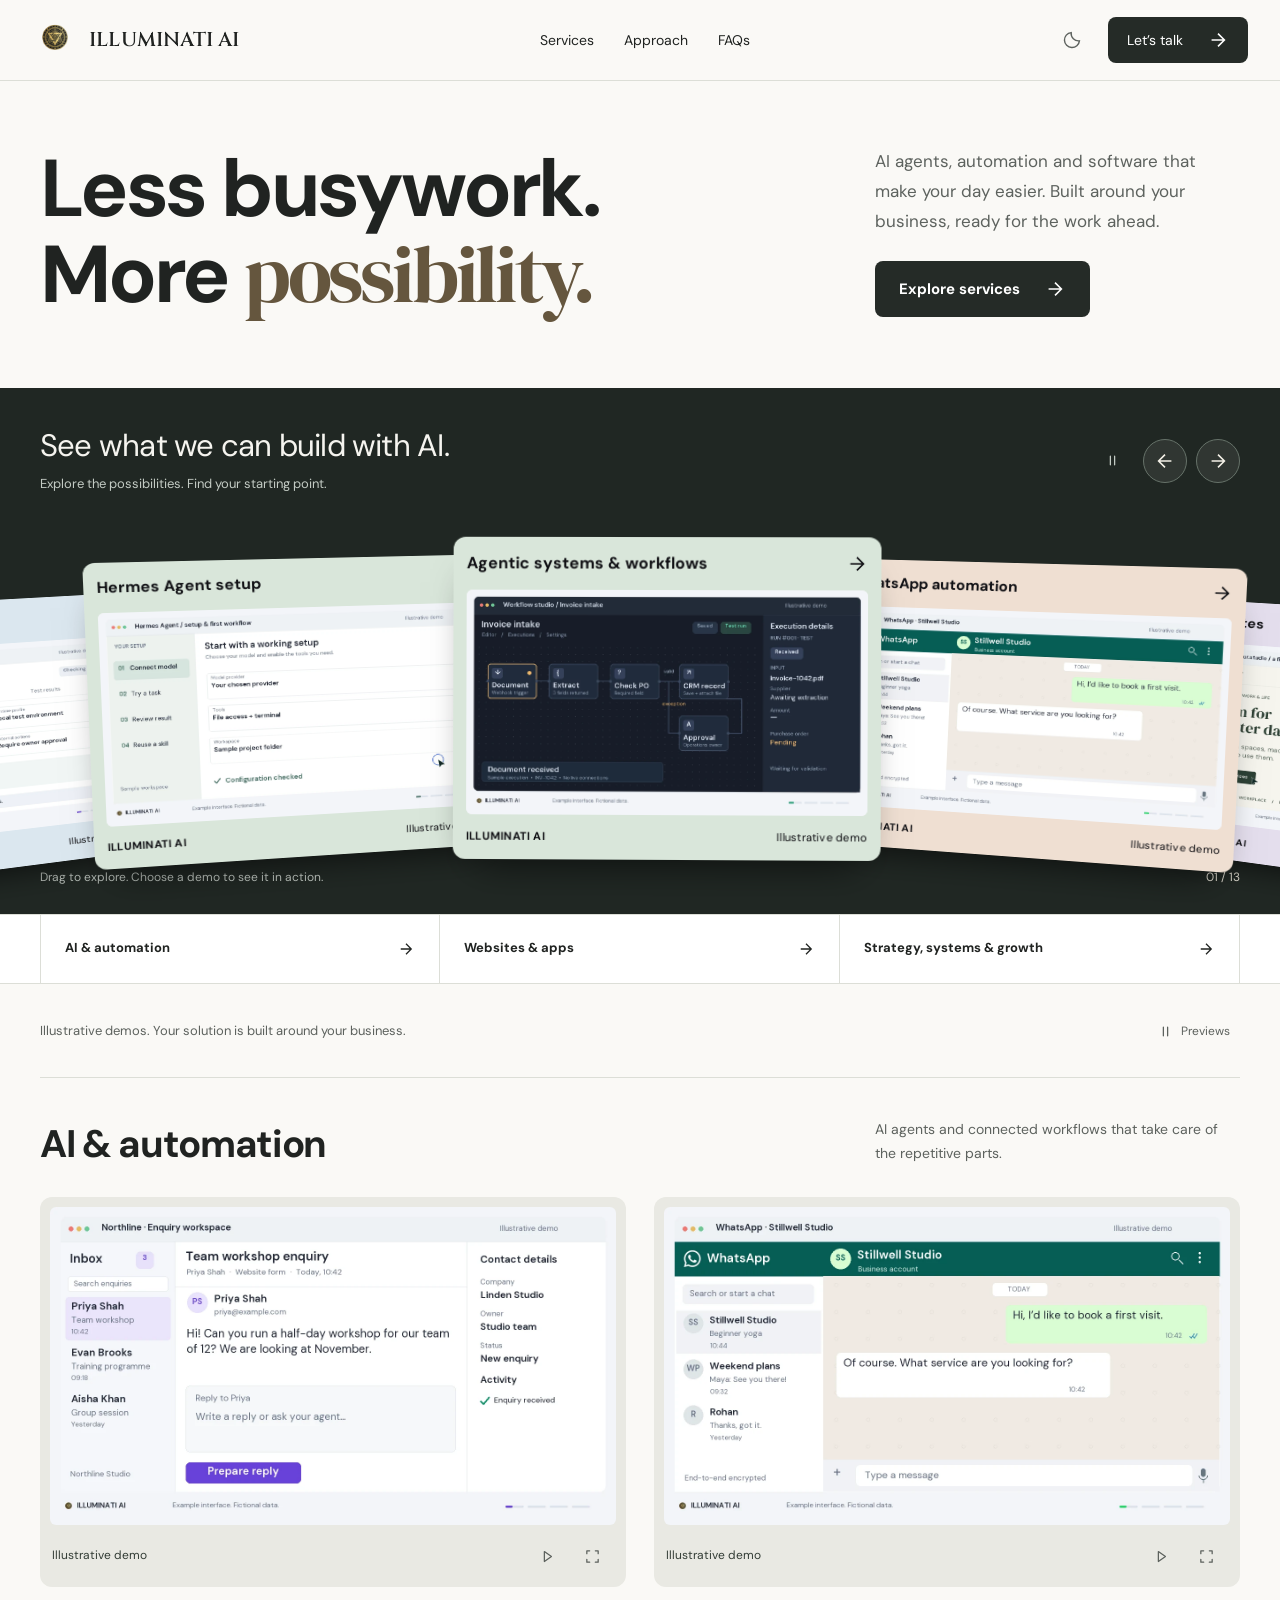
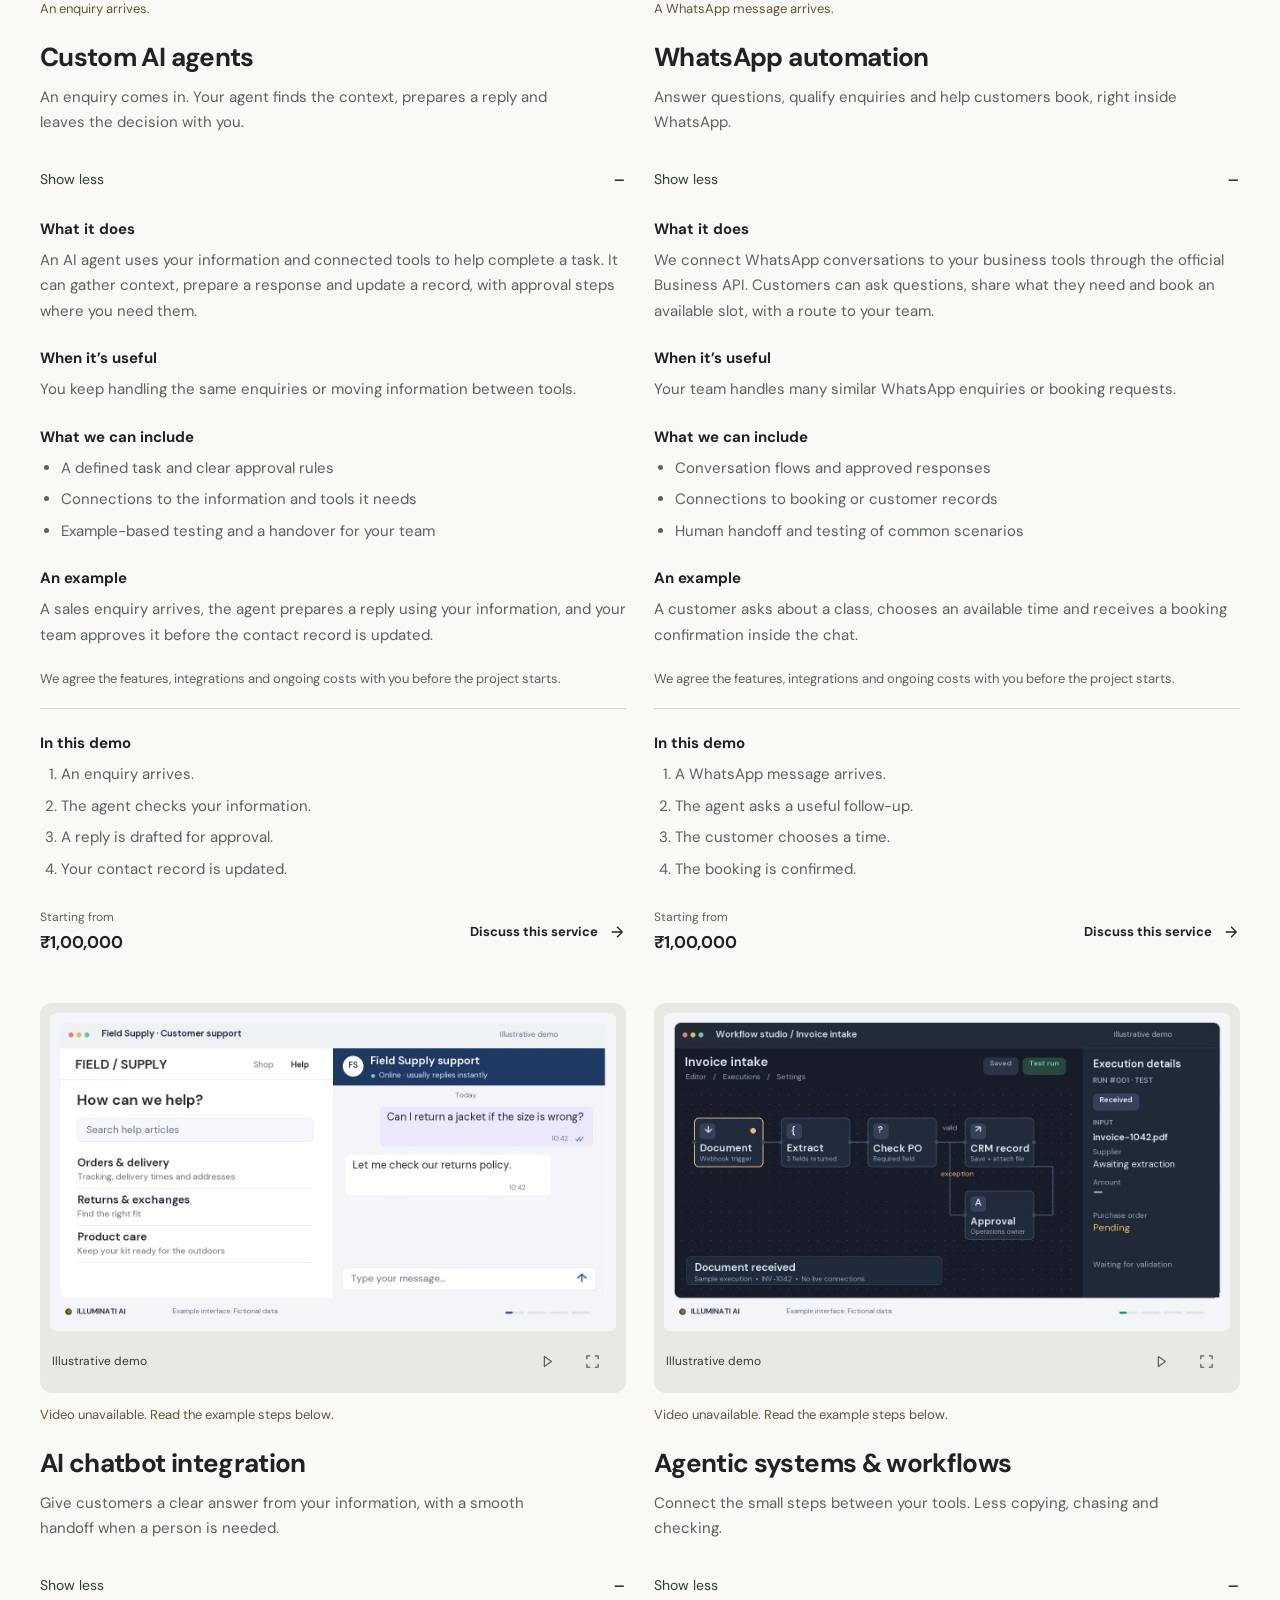
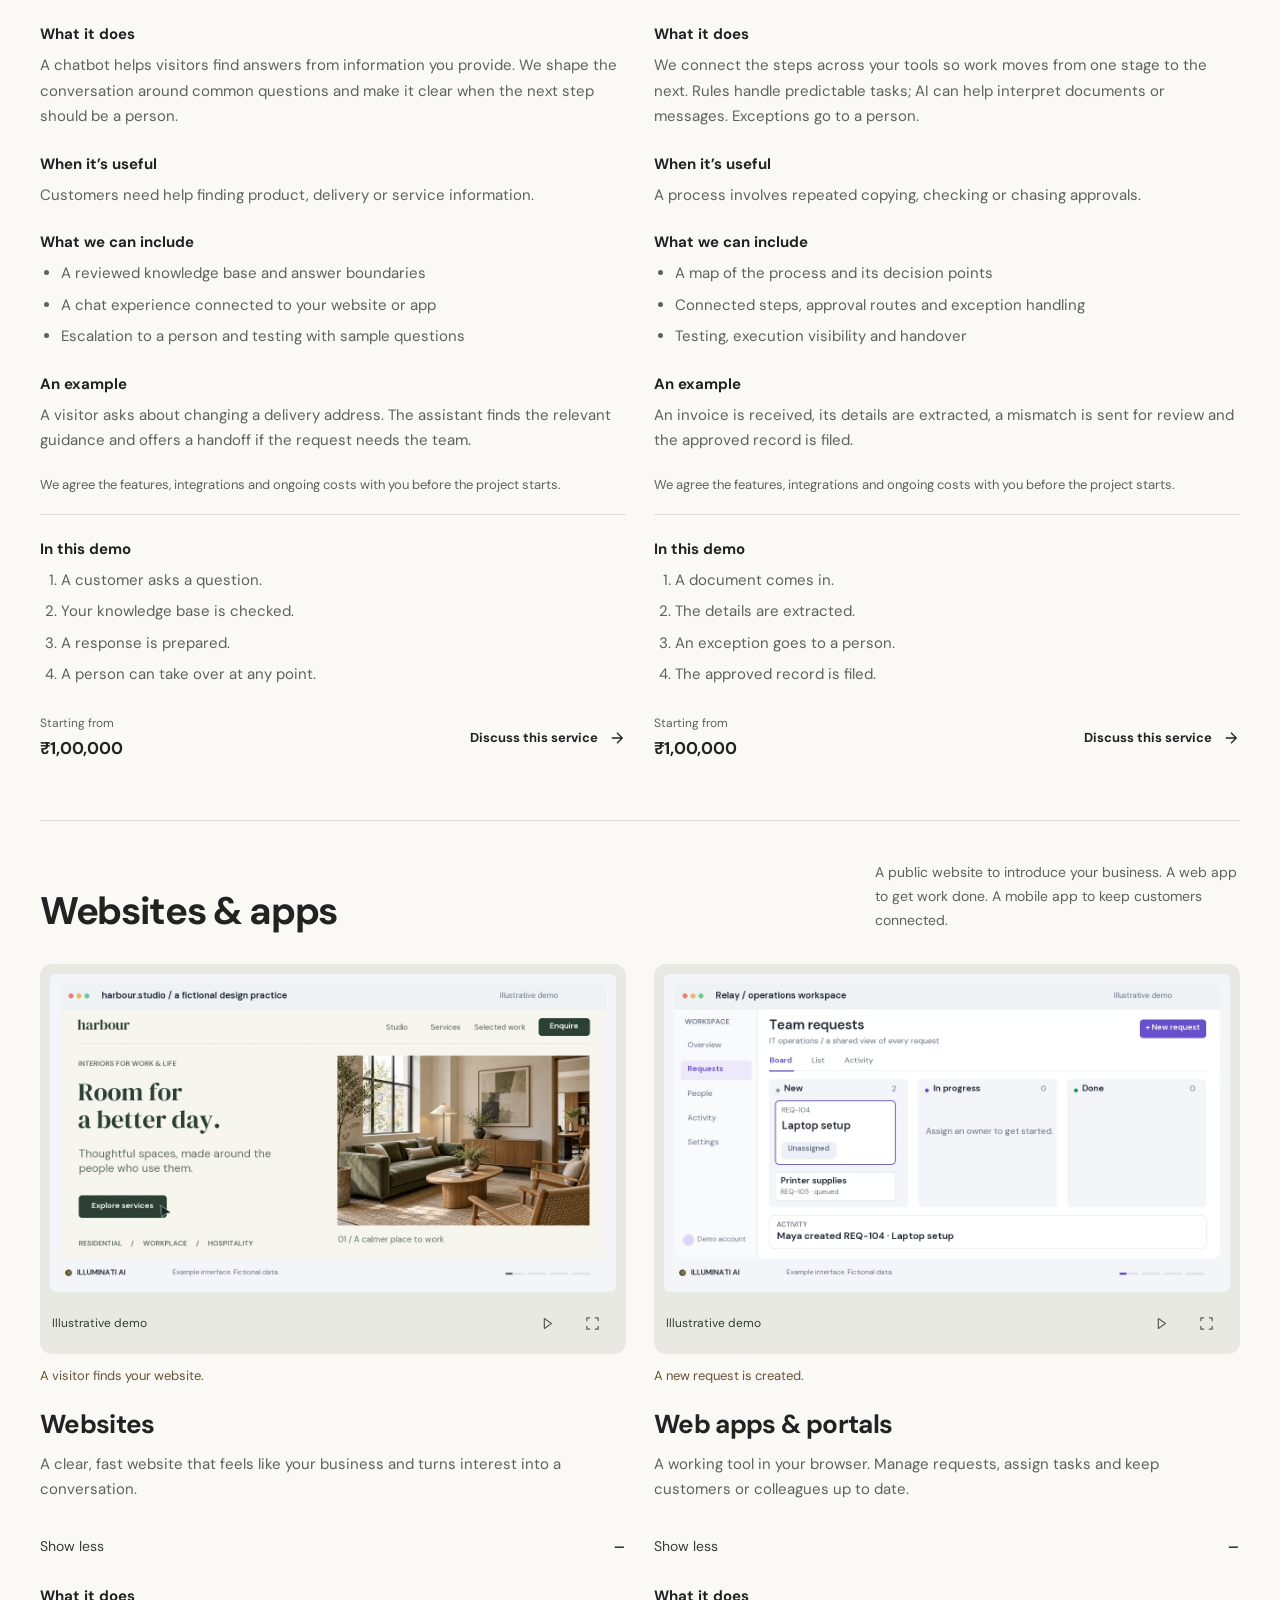
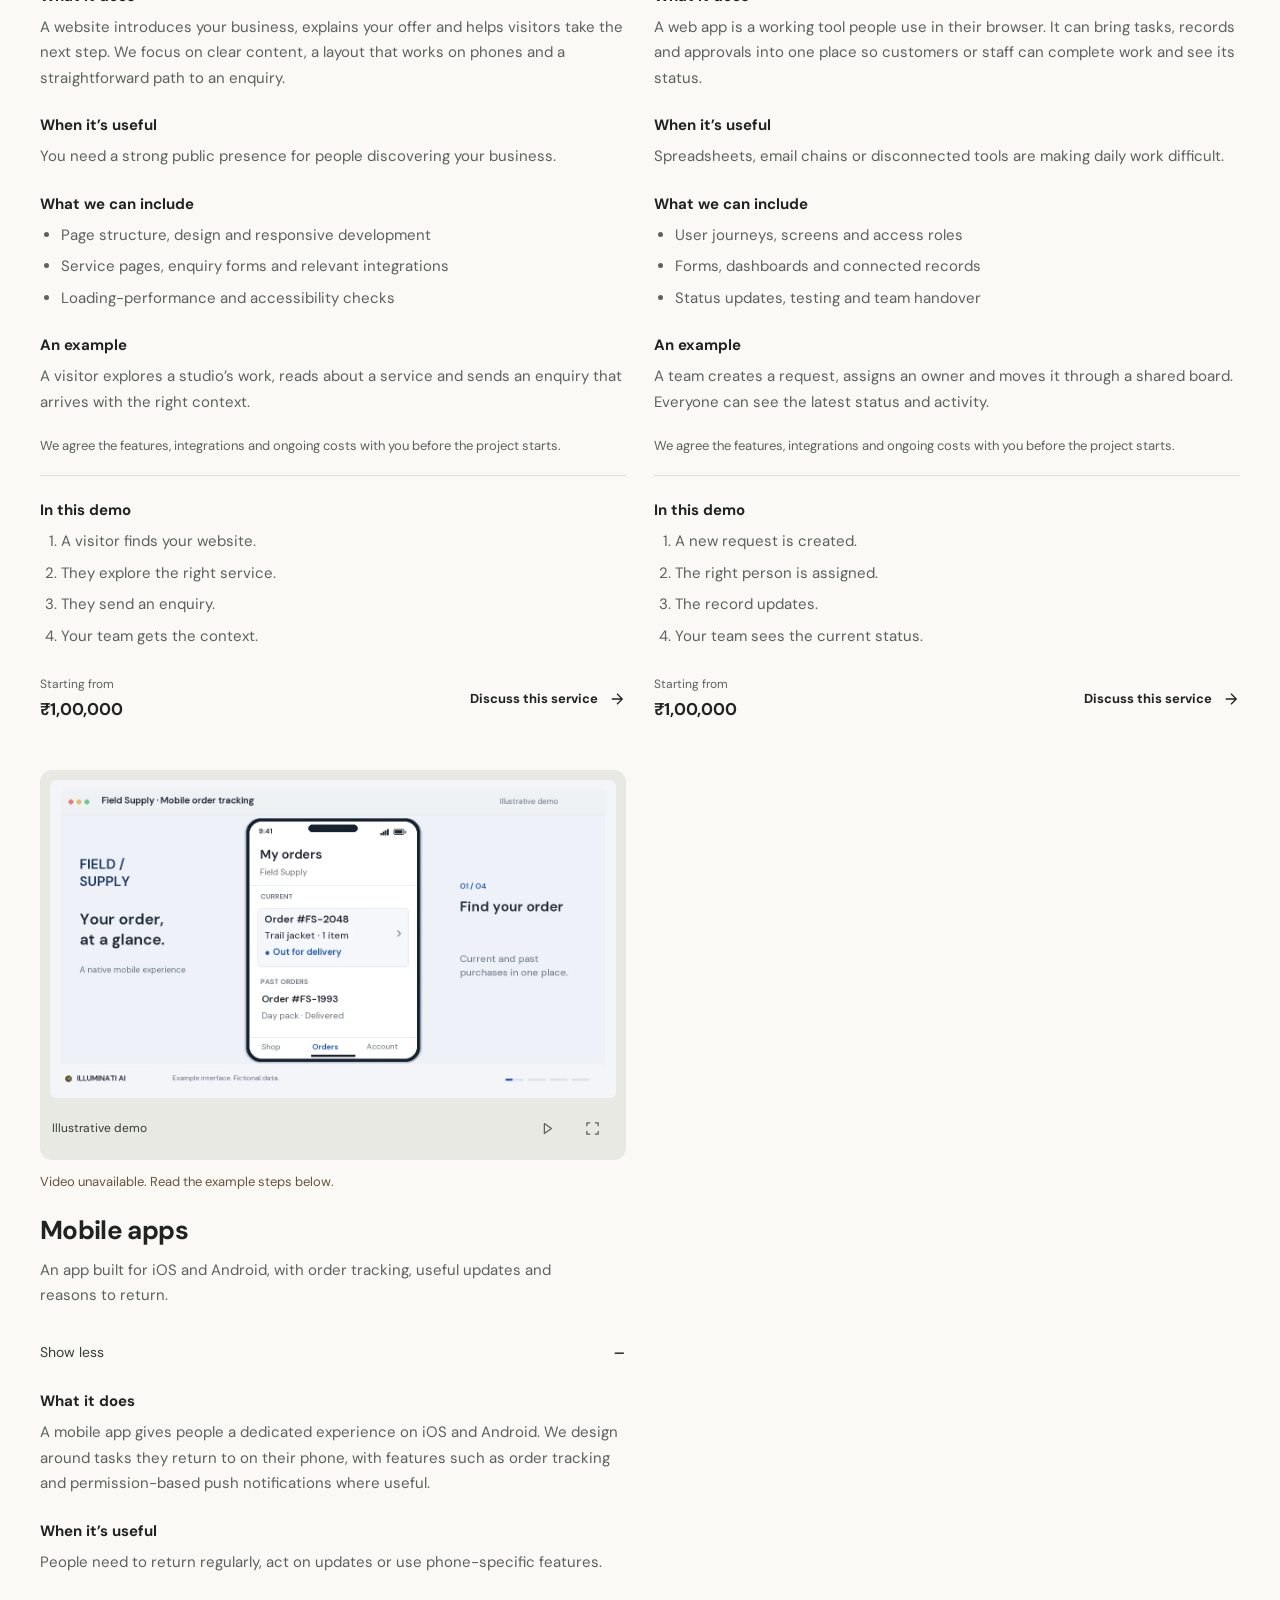
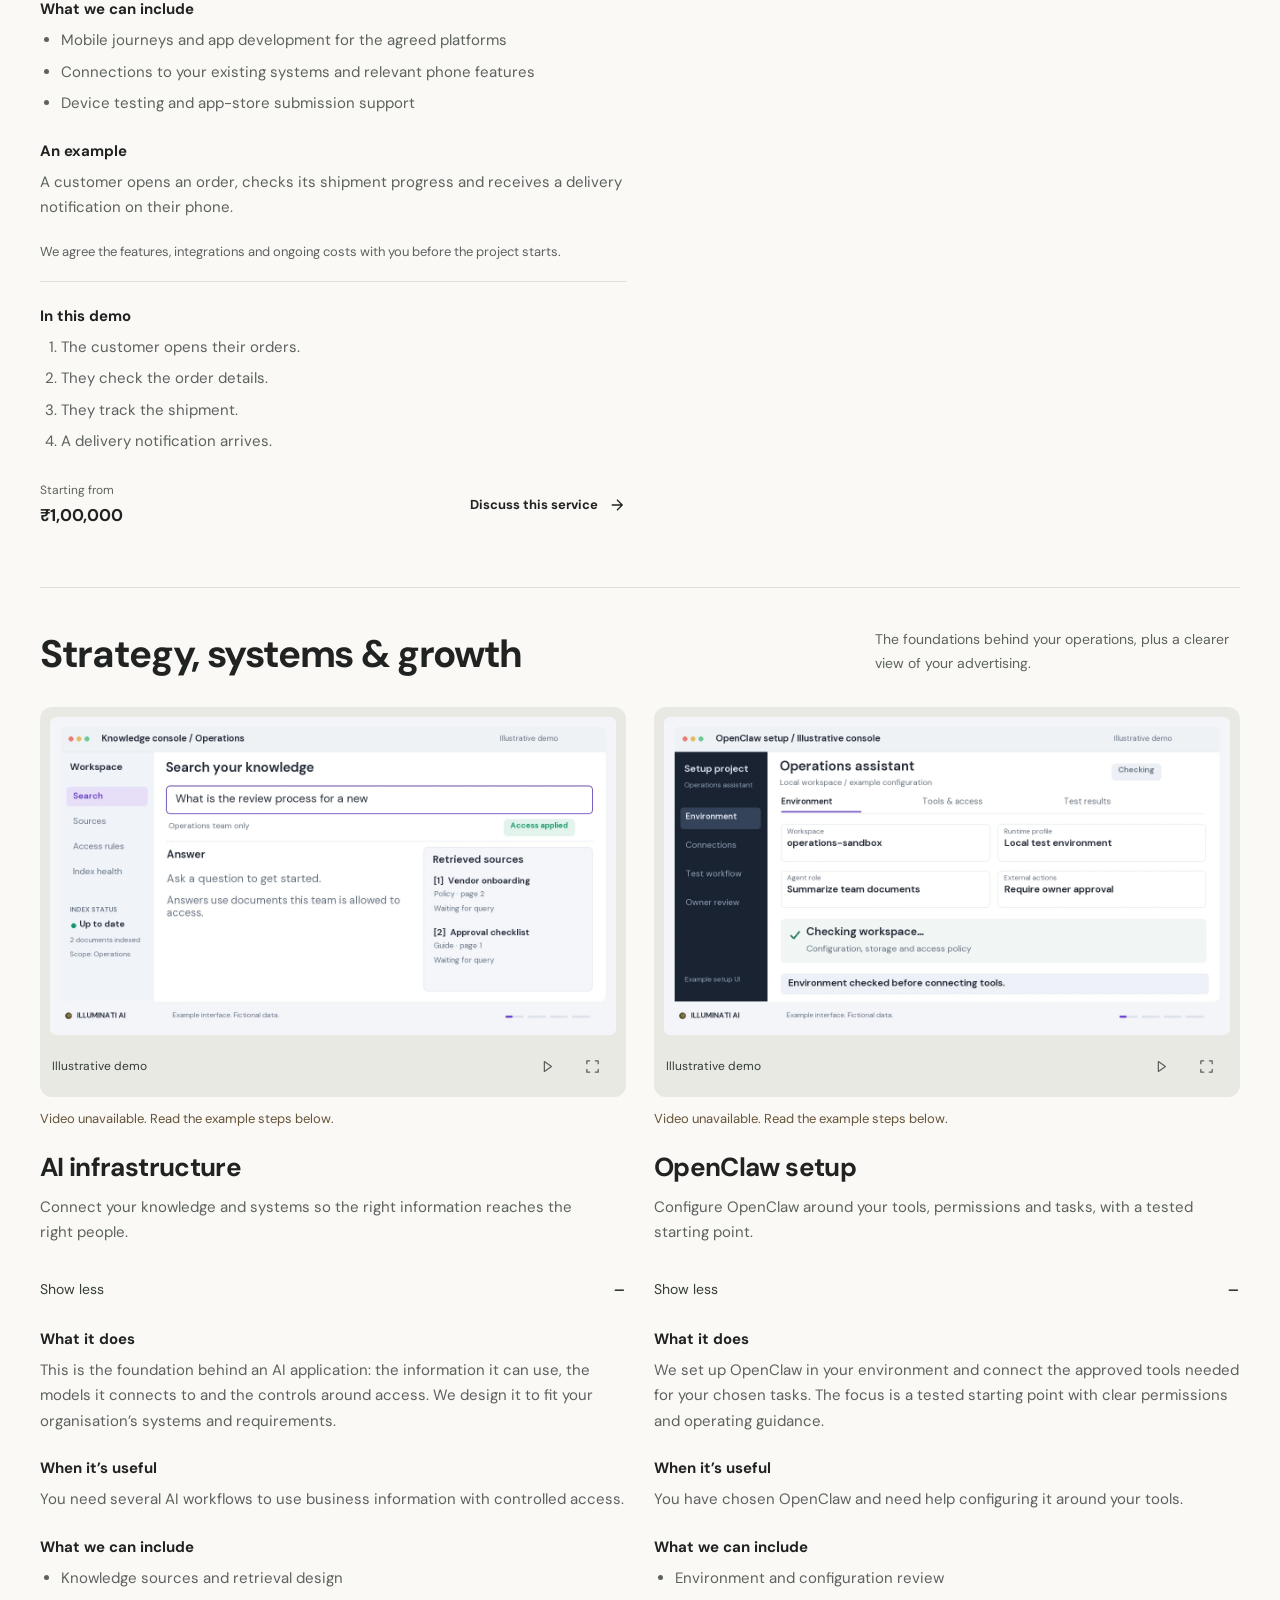
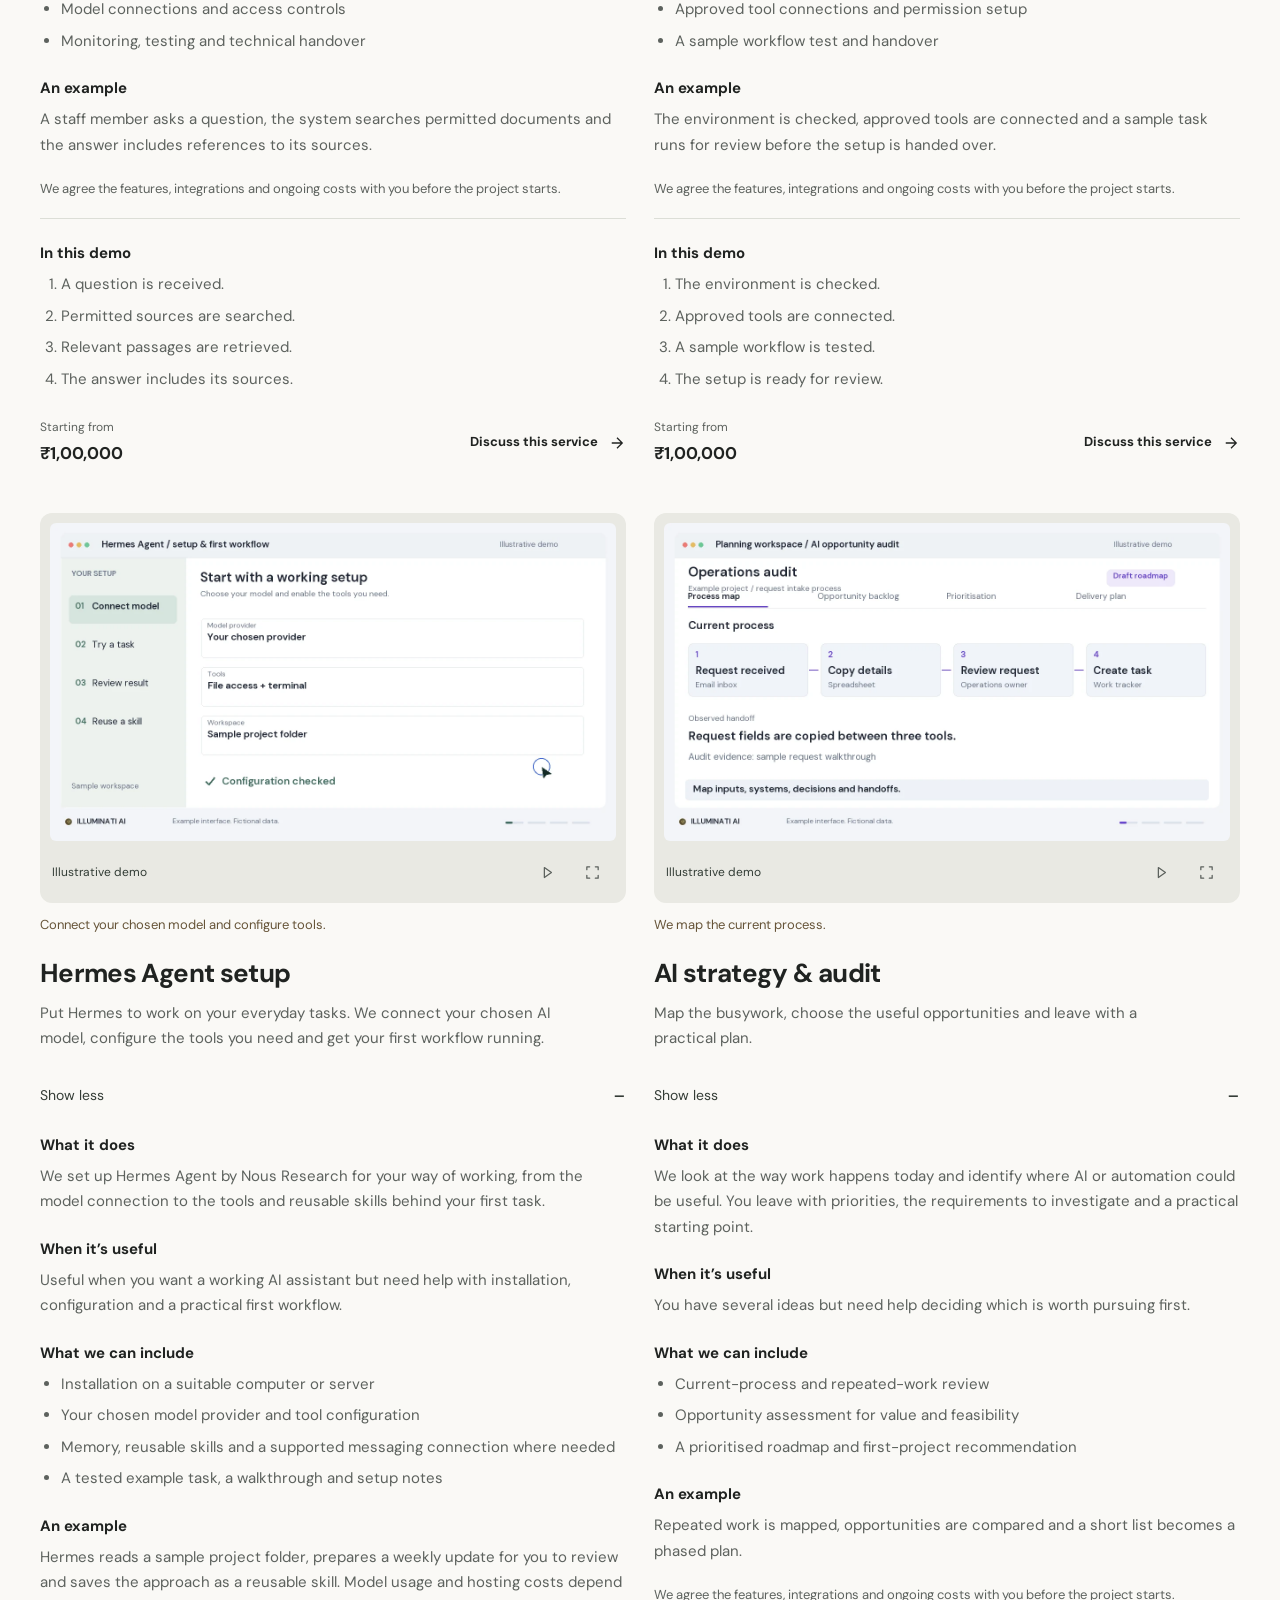
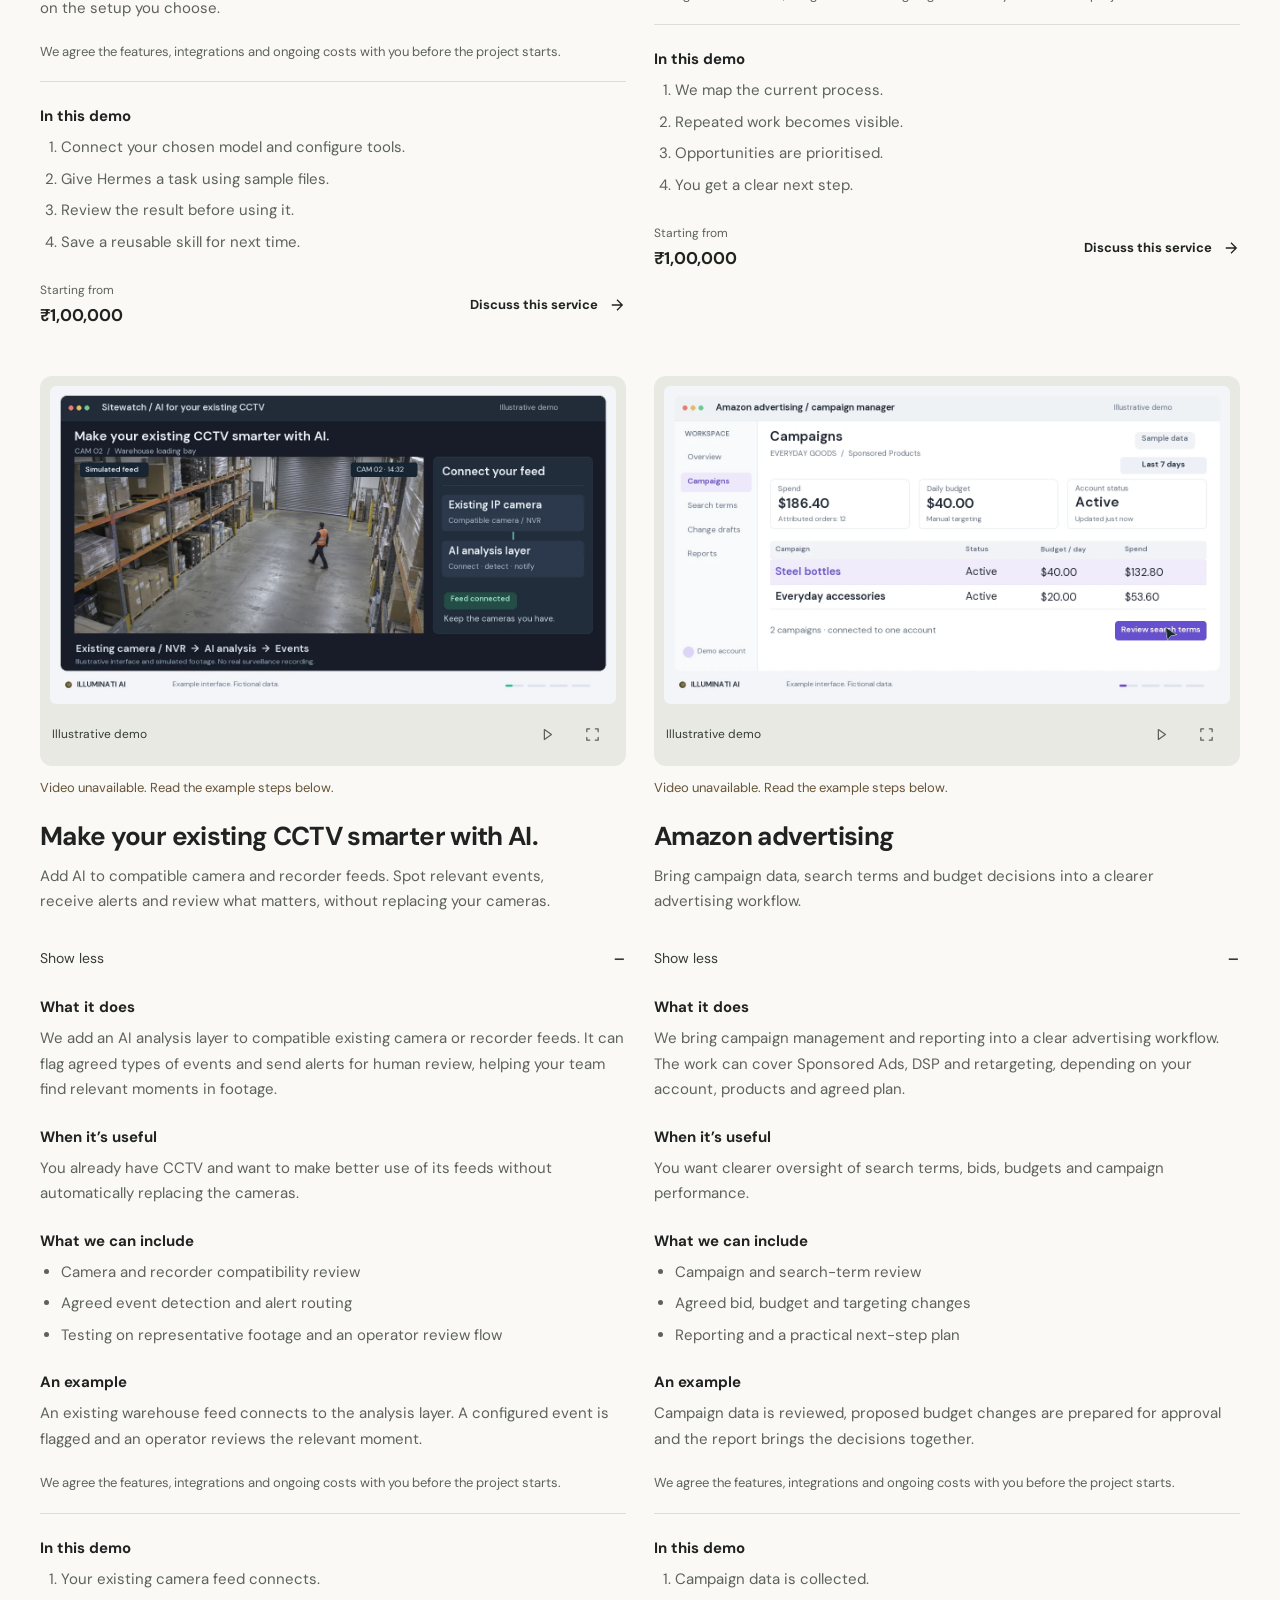
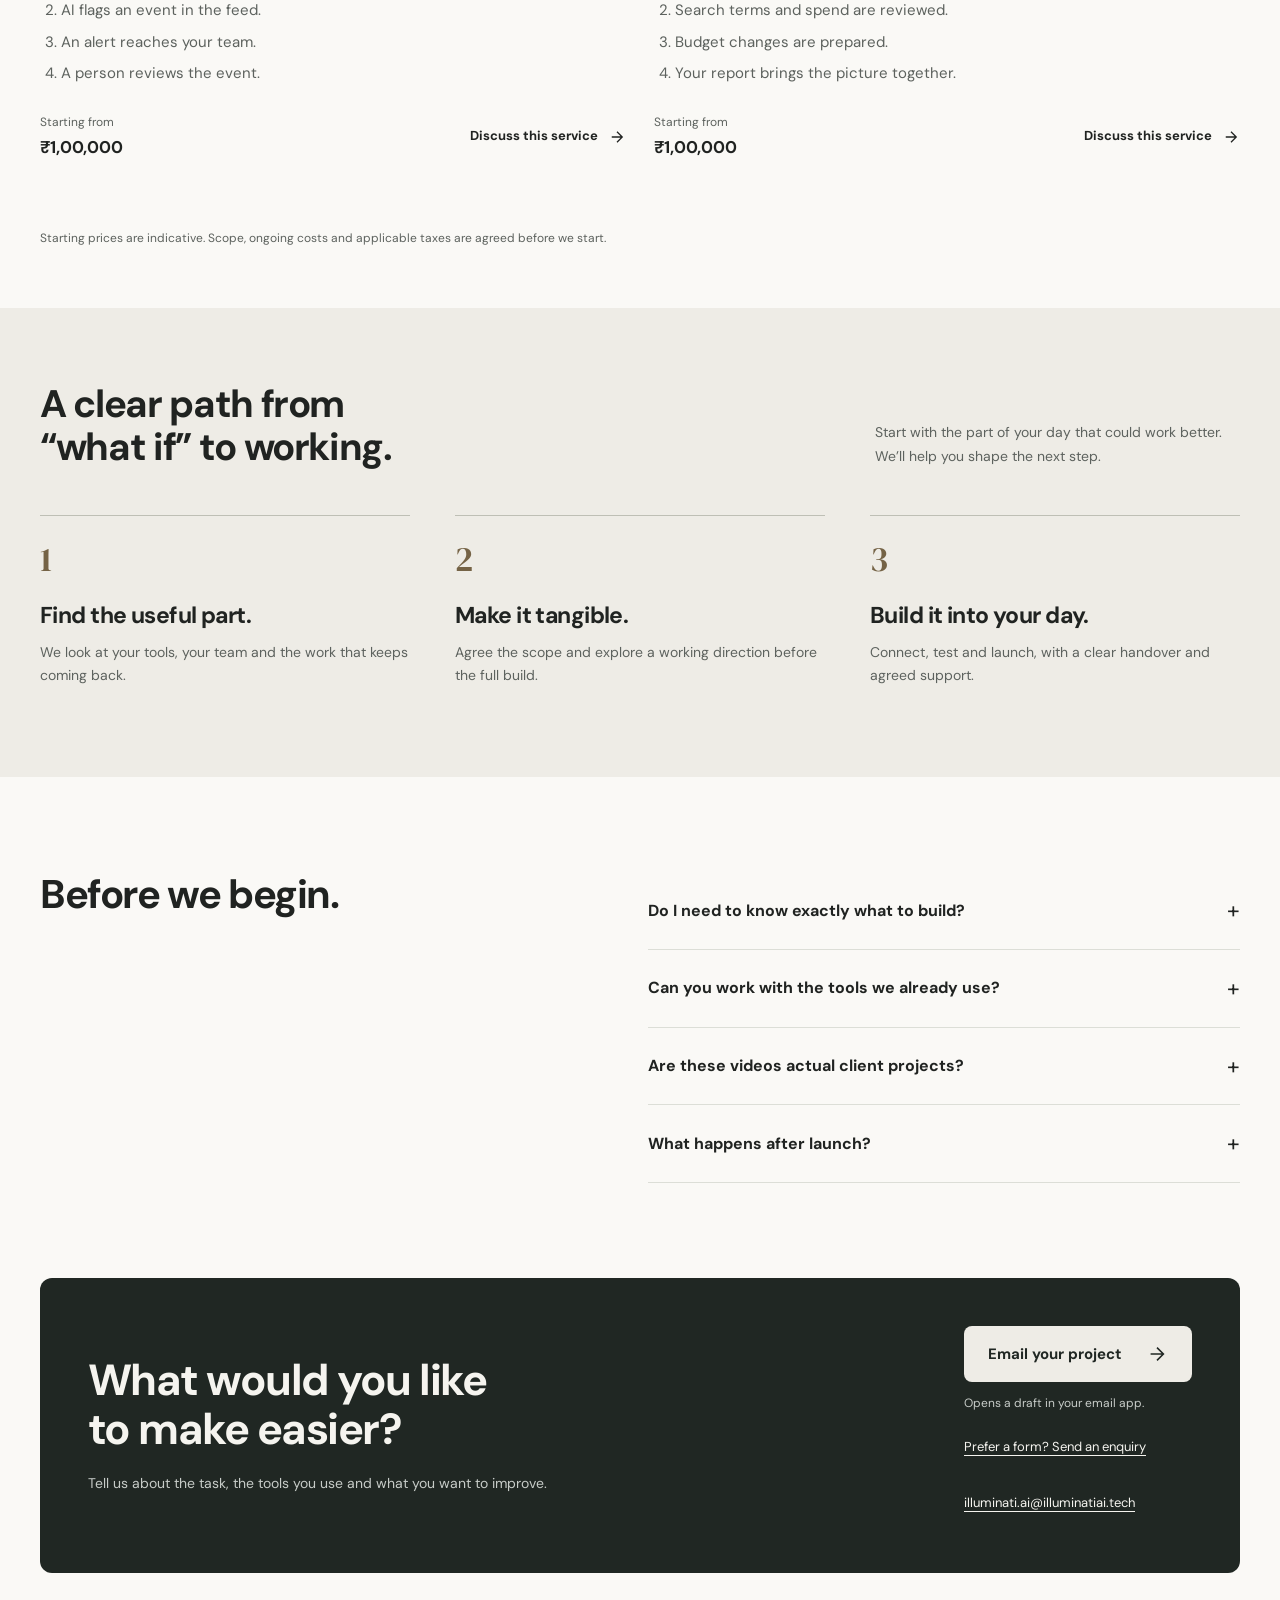
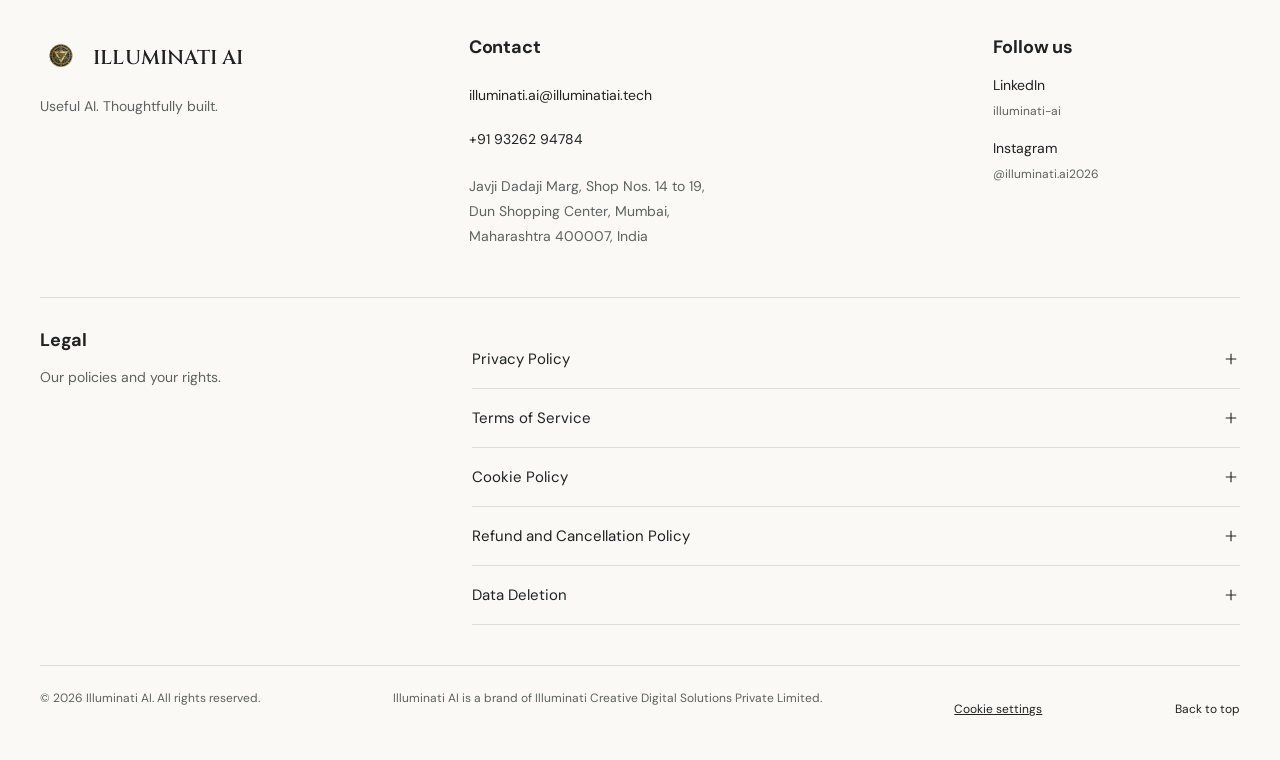
==== commit 2c223981: "Sync approved Hybrid website with Vercel production" ====
--- a/index.html
+++ b/index.html
@@ -1,352 +1,565 @@
-﻿<!DOCTYPE html>
-<html lang="en">
-<head>
-<meta charset="UTF-8" />
-<meta name="viewport" content="width=device-width, initial-scale=1.0" />
-<meta name="description" content="Illuminati AI builds custom AI agents and agentic systems for Indian SMBs and enterprises. Mumbai-based AI engineering firm founded by Monish Shah.">
-<title>Illuminati AI – AI Firm</title>
-<link rel="preconnect" href="https://fonts.googleapis.com">
-<link rel="preconnect" href="https://fonts.gstatic.com" crossorigin>
-<link href="https://fonts.googleapis.com/css2?family=Cinzel:wght@400;500;600;700;800;900&family=Cormorant+Garamond:ital,wght@0,300..700;1,300..700&family=Italiana&family=Inter:wght@300;400;500;600;700&family=DM+Serif+Display&family=Lora:ital,wght@0,400..700;1,400..700&family=Fraunces:opsz,wght@9..144,300..700&family=EB+Garamond:ital,wght@0,400..800;1,400..800&family=Cormorant+Upright:wght@300;400;500;600;700&family=Playfair+Display:ital,wght@0,400..900;1,400..900&family=Raleway:ital,wght@0,100..900;1,100..900&display=swap" rel="stylesheet">
-<link rel="canonical" href="https://illuminatiai.tech/">
-<meta name="robots" content="index, follow">
-
-<link rel="icon" type="image/png" href="assets/logo.png">
-<link rel="apple-touch-icon" href="assets/logo.png">
-<meta name="theme-color" content="#0a0a0a">
-
-<!-- SEO: keywords + author + language -->
-<meta name="keywords" content="AI agents, agentic AI, custom AI development, AI automation, Illuminati AI, Mumbai AI agency, AI engineering, Monish Shah">
-<meta name="author" content="Illuminati AI">
-<meta name="language" content="English">
-
-<!-- SEO: OG image dimensions + locale (companion to existing OG tags) -->
-<meta property="og:image:width" content="1200">
-<meta property="og:image:height" content="630">
-<meta property="og:locale" content="en_US">
-
-<!-- SEO: Twitter URL + description (companion to existing twitter:* tags) -->
-<meta name="twitter:url" content="https://illuminatiai.tech/">
-<meta name="twitter:description" content="Premium AI agents and automation for Indian businesses. Mumbai-based AI engineering firm by Monish Shah.">
-
-<!-- Google Analytics 4 (gated by cookie consent — Consent Mode v2, defaults to DENIED) -->
-<script async src="https://www.googletagmanager.com/gtag/js?id=G-WFK3MFE11M"></script>
-<script>
-  window.dataLayer = window.dataLayer || [];
-  function gtag(){dataLayer.push(arguments);}
-
-  // Default to DENIED for everything that needs consent. The cookie banner
-  // flips analytics_storage to 'granted' on Accept All via gtag('consent','update', ...).
-  gtag('consent', 'default', {
-    'analytics_storage': 'denied',
-    'ad_storage': 'denied',
-    'ad_user_data': 'denied',
-    'ad_personalization': 'denied',
-    'wait_for_update': 500
-  });
-
-  gtag('js', new Date());
-  gtag('config', 'G-WFK3MFE11M', { 'anonymize_ip': true });
-</script>
-
-<meta property="og:type" content="website">
-<meta property="og:site_name" content="Illuminati AI">
-<meta property="og:title" content="Illuminati AI – Custom AI Agents & Automation">
-<meta property="og:description" content="Premium AI agents and automation for Indian businesses. Mumbai-based AI engineering firm by Monish Shah.">
-<meta property="og:image" content="https://illuminatiai.tech/assets/logo.png">
-<meta property="og:url" content="https://illuminatiai.tech/">
-
-<meta name="twitter:card" content="summary_large_image">
-<meta name="twitter:title" content="Illuminati AI – Premium AI Agents in India">
-<meta name="twitter:image" content="https://illuminatiai.tech/assets/logo.png">
-
-<script type="application/ld+json">
-{
-  "@context": "https://schema.org",
-  "@type": "Organization",
-  "name": "Illuminati AI",
-  "url": "https://illuminatiai.tech",
-  "logo": "https://illuminatiai.tech/assets/logo.png",
-  "description": "Premium AI engineering firm building custom AI agents and agentic systems for Indian businesses.",
-  "founder": {
-    "@type": "Person",
-    "name": "Monish Shah"
-  },
-  "foundingDate": "2026",
-  "address": {
-    "@type": "PostalAddress",
-    "streetAddress": "Javji Dadaji Marg, Shop Nos. 14 to 19, Dun Shopping Center",
-    "addressLocality": "Mumbai",
-    "addressRegion": "Maharashtra",
-    "postalCode": "400007",
-    "addressCountry": "IN"
-  },
-  "contactPoint": {
-    "@type": "ContactPoint",
-    "telephone": "+91-9326294784",
-    "email": "illuminati.ai@illuminatiai.tech",
-    "contactType": "Customer Service",
-    "areaServed": "IN"
-  },
-  "sameAs": [
-    "https://www.linkedin.com/company/illuminati-ai"
-  ]
-}
-</script>
-
-<script type="application/ld+json">
-{
-  "@context": "https://schema.org",
-  "@type": "WebSite",
-  "name": "Illuminati AI",
-  "url": "https://illuminatiai.tech",
-  "publisher": {
-    "@type": "Organization",
-    "name": "Illuminati AI"
-  }
-}
-</script>
-<link rel="stylesheet" href="assets/styles.css">
-<script src="assets/feature-flags.js"></script>
-<script src="https://checkout.razorpay.com/v1/checkout.js"></script>
-</head>
-<body class="home-page bloom-locked">
-
-<!-- The intro overlay is created by assets/intro.js at runtime -->
-
-<div class="cursor-ring"></div>
-<div class="cursor-dot"></div>
-
-<nav class="nav" id="nav">
-  <a href="index.html" class="nav-brand" data-page-link>
-    <span class="logo-mark" data-logo="mark"></span>
-    <span class="nav-brand-name">Illuminati AI</span>
-  </a>
-  <ul class="nav-links">
-    <li><a class="nav-link" href="index.html"        data-nav="index.html"        data-page-link>Home</a></li>
-    <li><a class="nav-link" href="services.html"     data-nav="services.html"     data-page-link>Services</a></li>
-    <li><a class="nav-link" href="products.html"     data-nav="products.html"     data-page-link>Products</a></li>
-    <li><a class="nav-link" href="how-it-works.html" data-nav="how-it-works.html" data-page-link>How It Works</a></li>
-    <li><a class="nav-link" href="about.html"        data-nav="about.html"        data-page-link>About</a></li>
-    <li><a class="nav-link" href="faq.html"          data-nav="faq.html"          data-page-link>FAQ</a></li>
-    <li><a class="nav-link" href="contact.html"      data-nav="contact.html"      data-page-link>Contact</a></li>
-  </ul>
-  <div class="nav-cta"><button class="nav-cart-btn cart-only" id="navCartBtn" aria-label="Open cart">
-    <svg width="22" height="22" viewBox="0 0 24 24" fill="none" stroke="currentColor" stroke-width="2" stroke-linecap="round" stroke-linejoin="round">
-      <circle cx="9" cy="21" r="1"></circle>
-      <circle cx="20" cy="21" r="1"></circle>
-      <path d="M1 1h4l2.68 13.39a2 2 0 0 0 2 1.61h9.72a2 2 0 0 0 2-1.61L23 6H6"></path>
-    </svg>
-    <span class="cart-badge" id="cartBadge" style="display:none;">0</span>
-  </button><a href="contact.html" class="btn-nav" data-page-link>Book a Free Session</a></div>
-  <button class="hamburger" id="hamburger" aria-label="Toggle menu"><span></span><span></span><span></span></button>
-</nav>
-<div class="mobile-menu" id="mobileMenu">
-  <a class="nav-link" href="index.html"        data-page-link>Home</a>
-  <a class="nav-link" href="services.html"     data-page-link>Services</a>
-  <a class="nav-link" href="products.html"     data-page-link>Products</a>
-  <a class="nav-link" href="how-it-works.html" data-page-link>How It Works</a>
-  <a class="nav-link" href="about.html"        data-page-link>About</a>
-  <a class="nav-link" href="faq.html"          data-page-link>FAQ</a>
-  <a class="nav-link" href="contact.html"      data-page-link>Contact</a>
-</div>
-
-<main class="page page-fade-in">
-
-  <section class="section section--center">
-    <div class="container">
-      <div class="logo-stage home-logo-stage" id="homeLogoStage"></div>
-      <div class="hero-block">
-        <h1 class="title-hero split-words">The Future of Work is Autonomous</h1>
-        <p class="subhead reveal delay-2">
-          Illuminati AI builds custom and general purpose AI agents that automate your business,
-          eliminate repetitive tasks and reclaim your time, money &amp; effort, so you can focus
-          on what truly matters!
-        </p>
-        <div class="hero-buttons reveal delay-3">
-          <a href="how-it-works.html" class="btn btn-ghost" data-page-link>See How It Works</a>
-        </div>
-        <div class="reveal delay-4" style="text-align:center;">
-          <span class="trust-line"><span class="line"></span>Trusted by businesses and professionals across India 🇮🇳<span class="line"></span></span>
-        </div>
-      </div>
-    </div>
-  </section>
-
-  <section class="section--tight section--center">
-    <div class="container">
-      <div class="manifesto">
-        <p class="kicker reveal">A New Order<br>Of Work</p>
-        <p class="lede reveal delay-1">
-          We craft intelligent agents that work while you sleep, think while you build,
-          and never tire while you grow.
-        </p>
-      </div>
-    </div>
-  </section>
-
-  <section class="section section--center tiers-section">
-    <div class="container">
-      <h2 class="title-section">What We Build</h2>
-      <p class="subhead">
-        From customised single-purpose agents to enterprise AI infrastructure, everything engineered for your convenience.
-      </p>
-      <div class="hairline reveal delay-3"></div>
-
-      <div class="tier-preview">
-        <a href="services.html" class="tier-row reveal delay-1" data-page-link>
-          <span class="tier-num">01</span>
-          <div class="tier-text">
-            <h3>Amazon Advertising</h3>
-            <p>Fully managed Sponsored Ads, DSP and retargeting that sell more while spending less.</p>
-          </div>
-          <span class="tier-arrow">&rarr;</span>
-        </a>
-        <a href="services.html" class="tier-row reveal delay-2" data-page-link>
-          <span class="tier-num">02</span>
-          <div class="tier-text">
-            <h3>Custom AI Agents</h3>
-            <p>Bespoke single-purpose agents engineered for your business.</p>
-          </div>
-          <span class="tier-arrow">→</span>
-        </a>
-        <a href="services.html" class="tier-row reveal delay-3" data-page-link>
-          <span class="tier-num">03</span>
-          <div class="tier-text">
-            <h3>Agentic Systems</h3>
-            <p>Multi-agent orchestration for end-to-end automation.</p>
-          </div>
-          <span class="tier-arrow">→</span>
-        </a>
-        <a href="services.html" class="tier-row reveal delay-4" data-page-link>
-          <span class="tier-num">04</span>
-          <div class="tier-text">
-            <h3>AI Infrastructure</h3>
-            <p>Private AI brains, engineered to scale and last.</p>
-          </div>
-          <span class="tier-arrow">→</span>
-        </a>
-        <a href="services.html" class="tier-row reveal delay-5" data-page-link>
-          <span class="tier-num">05</span>
-          <div class="tier-text">
-            <h3>OpenClaw Setup</h3>
-            <p>Specialised framework deployment for production agentic capability.</p>
-          </div>
-          <span class="tier-arrow">→</span>
-        </a>
-        <a href="services.html" class="tier-row reveal delay-5" data-page-link>
-          <span class="tier-num">06</span>
-          <div class="tier-text">
-            <h3>Strategy &amp; Audit</h3>
-            <p>Diagnostic engagements that design your AI transformation.</p>
-          </div>
-          <span class="tier-arrow">→</span>
-        </a>
-        <a href="services.html" class="tier-row reveal delay-5" data-page-link>
-          <span class="tier-num">07</span>
-          <div class="tier-text">
-            <h3>Website Engineering</h3>
-            <p>Premium AI-native websites wired with embedded agents and conversion-optimised architecture.</p>
-          </div>
-          <span class="tier-arrow">→</span>
-        </a>
-      </div>
-
-      <div class="hero-buttons reveal delay-3" style="margin-top: 40px;">
-        <a href="services.html" class="btn btn-ghost" data-page-link>See All Services</a>
-      </div>
-    </div>
-  </section>
-
-</main>
-
-<footer class="main-footer">
-  <div class="footer-content">
-
-    <div class="footer-brand-block">
-      <div class="footer-brand">
-        <img src="assets/logo.png" alt="Illuminati AI" class="footer-logo">
-        <span class="footer-brand-name">Illuminati AI</span>
-      </div>
-      <p class="footer-tagline">Revolutionize Your Business</p>
-
-      <!-- Social Media Icons -->
-      <div class="footer-social-links">
-        <a href="https://www.linkedin.com/company/illuminati-ai/" target="_blank" rel="noopener" aria-label="LinkedIn" class="footer-social-icon">
-          <svg viewBox="0 0 24 24" width="20" height="20" fill="currentColor">
-            <path d="M20.447 20.452h-3.554v-5.569c0-1.328-.027-3.037-1.852-3.037-1.853 0-2.136 1.445-2.136 2.939v5.667H9.351V9h3.414v1.561h.046c.477-.9 1.637-1.85 3.37-1.85 3.601 0 4.267 2.37 4.267 5.455v6.286zM5.337 7.433a2.062 2.062 0 01-2.063-2.065 2.063 2.063 0 112.063 2.065zm1.782 13.019H3.555V9h3.564v11.452zM22.225 0H1.771C.792 0 0 .774 0 1.729v20.542C0 23.227.792 24 1.771 24h20.451C23.2 24 24 23.227 24 22.271V1.729C24 .774 23.2 0 22.222 0h.003z"/>
-          </svg>
-        </a>
-        <a href="https://www.instagram.com/illuminati.ai2026/?utm_source=ig_web_button_share_sheet" target="_blank" rel="noopener" aria-label="Instagram" class="footer-social-icon">
-          <svg viewBox="0 0 24 24" width="20" height="20" fill="currentColor">
-            <path d="M12 2.163c3.204 0 3.584.012 4.85.07 3.252.148 4.771 1.691 4.919 4.919.058 1.265.069 1.645.069 4.849 0 3.205-.012 3.584-.069 4.849-.149 3.225-1.664 4.771-4.919 4.919-1.266.058-1.644.07-4.85.07-3.204 0-3.584-.012-4.849-.07-3.26-.149-4.771-1.699-4.919-4.92-.058-1.265-.07-1.644-.07-4.849 0-3.204.013-3.583.07-4.849.149-3.227 1.664-4.771 4.919-4.919 1.266-.057 1.645-.069 4.849-.069zM12 0C8.741 0 8.333.014 7.053.072 2.695.272.273 2.69.073 7.052.014 8.333 0 8.741 0 12c0 3.259.014 3.668.072 4.948.2 4.358 2.618 6.78 6.98 6.98C8.333 23.986 8.741 24 12 24c3.259 0 3.668-.014 4.948-.072 4.354-.2 6.782-2.618 6.979-6.98.059-1.28.073-1.689.073-4.948 0-3.259-.014-3.667-.072-4.947-.196-4.354-2.617-6.78-6.979-6.98C15.668.014 15.259 0 12 0zm0 5.838a6.162 6.162 0 100 12.324 6.162 6.162 0 000-12.324zM12 16a4 4 0 110-8 4 4 0 010 8zm6.406-11.845a1.44 1.44 0 100 2.881 1.44 1.44 0 000-2.881z"/>
-          </svg>
-        </a>
-      </div>
-    </div>
-
-    <div class="footer-contact-block">
-      <h4>Contact</h4>
-      <p><a href="mailto:illuminati.ai@illuminatiai.tech">illuminati.ai@illuminatiai.tech</a></p>
-      <p><a href="tel:+919326294784">+91 93262 94784</a></p>
-      <p class="footer-address">
-        Javji Dadaji Marg, Shop Nos. 14 to 19,<br>
-        Dun Shopping Center, Mumbai,<br>
-        Maharashtra 400007, India
-      </p>
-    </div>
-
-    <div class="footer-explore-block">
-      <h4>Explore</h4>
-      <a href="services.html">Services</a>
-      <a href="products.html">Products</a>
-      <a href="how-it-works.html">How It Works</a>
-      <a href="about.html">About</a>
-      <a href="faq.html">FAQ</a>
-      <a href="contact.html">Contact</a>
-    </div>
-
-    <div class="footer-legal-block">
-      <h4>Legal</h4>
-      <a href="privacy.html">Privacy Policy</a>
-      <a href="terms.html">Terms of Service</a>
-      <a href="cookies.html">Cookie Policy</a>
-      <a href="refund.html">Refund Policy</a>
-      <a href="data-deletion.html">Data Deletion</a>
-    </div>
-
+<!doctype html><html lang="en"><head><meta charset="utf-8"><meta name="viewport" content="width=device-width,initial-scale=1"><meta name="theme-color" content="#faf9f6"><title>Illuminati AI | Useful AI. Thoughtfully built.</title><meta name="description" content="Explore AI agents, automation and custom software through visual demos. Illuminati AI builds around the way you work."><script>(()=>{let theme='light';try{const saved=localStorage.getItem('illuminati-hybrid-theme');if(saved==='dark'||saved==='light')theme=saved;}catch{}document.documentElement.dataset.theme=theme;document.querySelector('meta[name="theme-color"]').content=theme==='dark'?'#171d19':'#faf9f6';})();</script><link rel="icon" href="assets/logo-128.webp"><link rel="preload" href="assets/dm-sans-700.ttf" as="font" type="font/ttf" crossorigin><link rel="stylesheet" href="assets/product-studio.css?v=20261013-hybrid"><script src="assets/hybrid-studio.js?v=20261013-hybrid" defer></script><link rel="stylesheet" href="assets/hybrid-studio.css?v=20261013-hybrid"><link rel="canonical" href="https://illuminatiai.tech/"><meta property="og:title" content="Illuminati AI | Useful AI. Thoughtfully built."><meta property="og:description" content="AI agents, automation and software built around your business."><meta property="og:type" content="website"><meta property="og:url" content="https://illuminatiai.tech/"><meta property="og:image" content="https://illuminatiai.tech/assets/logo.png"><meta name="twitter:card" content="summary"><script type="application/ld+json">{"@context": "https://schema.org", "@type": "Organization", "name": "Illuminati AI", "url": "https://illuminatiai.tech", "logo": "https://illuminatiai.tech/assets/logo.png", "email": "illuminati.ai@illuminatiai.tech", "telephone": "+919326294784", "sameAs": ["https://www.linkedin.com/company/illuminati-ai/", "https://www.instagram.com/illuminati.ai2026/"]}</script><link rel="stylesheet" href="assets/production.css?v=20261013-hybrid"></head><body class="hybrid"><a class="skip" href="#main">Skip to content</a><div class="site-header-shell"><header class="header"><a class="brand" href="/" aria-label="Illuminati AI home"><img src="assets/logo-128.webp" width="46" height="46" alt="Original Illuminati AI gold logo"><span>ILLUMINATI AI</span></a><nav aria-label="Main navigation"><a href="#services">Services</a><a href="#approach">Approach</a><a href="#questions">FAQs</a></nav><div class="header-actions"><button class="theme-toggle" id="theme-toggle" type="button" aria-label="Switch to dark mode" hidden><svg class="theme-moon" viewBox="0 0 24 24" aria-hidden="true"><path d="M20.9 13A9 9 0 0 1 11 3.1 9 9 0 1 0 20.9 13Z"/></svg><svg class="theme-sun" viewBox="0 0 24 24" aria-hidden="true"><circle cx="12" cy="12" r="4"/><path d="M12 2v2m0 16v2M2 12h2m16 0h2M5 5l1.5 1.5m11 11L19 19M5 19l1.5-1.5m11-11L19 5"/></svg><span class="theme-label">Dark</span></button><a class="button small" href="#contact" data-interest="">Let’s talk <svg viewBox="0 0 24 24" aria-hidden="true"><path d="M5 12h14M12 5l7 7-7 7"/></svg></a></div></header></div><main id="main"><section class="night-hero wrap"><h1>Less busywork.<br>More <em>possibility.</em></h1><div class="night-hero-copy"><p>AI agents, automation and software that make your day easier. Built around your business, ready for the work ahead.</p><a class="button" href="#services">Explore services <svg viewBox="0 0 24 24" aria-hidden="true"><path d="M5 12h14M12 5l7 7-7 7"/></svg></a></div></section><section class="work-reel" aria-label="Explore our service demos"><div class="reel-heading wrap"><div><h2>See what we can build with AI.</h2><p>Explore the possibilities. Find your starting point.</p></div><div class="reel-controls"><button id="reel-motion" type="button" aria-pressed="false" aria-label="Pause banner movement" title="Pause banner movement"><svg viewBox="0 0 24 24" aria-hidden="true"><path d="M9 6v12M15 6v12"/></svg></button><button id="reel-prev" type="button" aria-label="Previous service"><svg viewBox="0 0 24 24" aria-hidden="true"><path d="M5 12h14M12 5l7 7-7 7"/></svg></button><button id="reel-next" type="button" aria-label="Next service"><svg viewBox="0 0 24 24" aria-hidden="true"><path d="M5 12h14M12 5l7 7-7 7"/></svg></button></div></div><div class="reel-viewport" id="reel-viewport"><a class="reel-card stone" href="#demo-workflows" aria-label="Explore Agentic systems & workflows"><div class="reel-card-top"><span>Agentic systems & workflows</span><svg viewBox="0 0 24 24" aria-hidden="true"><path d="M5 12h14M12 5l7 7-7 7"/></svg></div><img src="assets/videos/workflows.webp?v=20261013-hybrid" width="1280" height="720" alt="Agentic systems & workflows illustrative interface" draggable="false"><div class="reel-card-bottom"><span>ILLUMINATI AI</span><span>Illustrative demo</span></div></a><a class="reel-card ivory" href="#demo-whatsapp" aria-label="Explore WhatsApp automation"><div class="reel-card-top"><span>WhatsApp automation</span><svg viewBox="0 0 24 24" aria-hidden="true"><path d="M5 12h14M12 5l7 7-7 7"/></svg></div><img src="assets/videos/whatsapp.webp?v=20261013-hybrid" width="1280" height="720" alt="WhatsApp automation illustrative interface" draggable="false"><div class="reel-card-bottom"><span>ILLUMINATI AI</span><span>Illustrative demo</span></div></a><a class="reel-card slate" href="#demo-websites" aria-label="Explore Websites"><div class="reel-card-top"><span>Websites</span><svg viewBox="0 0 24 24" aria-hidden="true"><path d="M5 12h14M12 5l7 7-7 7"/></svg></div><img src="assets/videos/websites.webp?v=20261013-hybrid" width="1280" height="720" alt="Websites illustrative interface" draggable="false"><div class="reel-card-bottom"><span>ILLUMINATI AI</span><span>Illustrative demo</span></div></a><a class="reel-card mist" href="#demo-mobile" aria-label="Explore Mobile apps"><div class="reel-card-top"><span>Mobile apps</span><svg viewBox="0 0 24 24" aria-hidden="true"><path d="M5 12h14M12 5l7 7-7 7"/></svg></div><img src="assets/videos/mobile.webp?v=20261013-hybrid" width="1280" height="720" alt="Mobile apps illustrative interface" draggable="false"><div class="reel-card-bottom"><span>ILLUMINATI AI</span><span>Illustrative demo</span></div></a><a class="reel-card stone" href="#demo-agents" aria-label="Explore Custom AI agents"><div class="reel-card-top"><span>Custom AI agents</span><svg viewBox="0 0 24 24" aria-hidden="true"><path d="M5 12h14M12 5l7 7-7 7"/></svg></div><img src="assets/videos/agents.webp?v=20261013-hybrid" width="1280" height="720" alt="Custom AI agents illustrative interface" draggable="false"><div class="reel-card-bottom"><span>ILLUMINATI AI</span><span>Illustrative demo</span></div></a><a class="reel-card ivory" href="#demo-cctv" aria-label="Explore AI for CCTV"><div class="reel-card-top"><span>AI for CCTV</span><svg viewBox="0 0 24 24" aria-hidden="true"><path d="M5 12h14M12 5l7 7-7 7"/></svg></div><img src="assets/videos/cctv.webp?v=20261013-hybrid" width="1280" height="720" alt="AI for CCTV illustrative interface" draggable="false"><div class="reel-card-bottom"><span>ILLUMINATI AI</span><span>Illustrative demo</span></div></a><a class="reel-card slate" href="#demo-webapps" aria-label="Explore Web apps & portals"><div class="reel-card-top"><span>Web apps & portals</span><svg viewBox="0 0 24 24" aria-hidden="true"><path d="M5 12h14M12 5l7 7-7 7"/></svg></div><img src="assets/videos/webapps.webp?v=20261013-hybrid" width="1280" height="720" alt="Web apps & portals illustrative interface" draggable="false"><div class="reel-card-bottom"><span>ILLUMINATI AI</span><span>Illustrative demo</span></div></a><a class="reel-card mist" href="#demo-chatbots" aria-label="Explore AI chatbot integration"><div class="reel-card-top"><span>AI chatbot integration</span><svg viewBox="0 0 24 24" aria-hidden="true"><path d="M5 12h14M12 5l7 7-7 7"/></svg></div><img src="assets/videos/chatbots.webp?v=20261013-hybrid" width="1280" height="720" alt="AI chatbot integration illustrative interface" draggable="false"><div class="reel-card-bottom"><span>ILLUMINATI AI</span><span>Illustrative demo</span></div></a><a class="reel-card stone" href="#demo-infrastructure" aria-label="Explore AI infrastructure"><div class="reel-card-top"><span>AI infrastructure</span><svg viewBox="0 0 24 24" aria-hidden="true"><path d="M5 12h14M12 5l7 7-7 7"/></svg></div><img src="assets/videos/infrastructure.webp?v=20261013-hybrid" width="1280" height="720" alt="AI infrastructure illustrative interface" draggable="false"><div class="reel-card-bottom"><span>ILLUMINATI AI</span><span>Illustrative demo</span></div></a><a class="reel-card ivory" href="#demo-amazon" aria-label="Explore Amazon advertising"><div class="reel-card-top"><span>Amazon advertising</span><svg viewBox="0 0 24 24" aria-hidden="true"><path d="M5 12h14M12 5l7 7-7 7"/></svg></div><img src="assets/videos/amazon.webp?v=20261013-hybrid" width="1280" height="720" alt="Amazon advertising illustrative interface" draggable="false"><div class="reel-card-bottom"><span>ILLUMINATI AI</span><span>Illustrative demo</span></div></a><a class="reel-card slate" href="#demo-strategy" aria-label="Explore AI strategy & audit"><div class="reel-card-top"><span>AI strategy & audit</span><svg viewBox="0 0 24 24" aria-hidden="true"><path d="M5 12h14M12 5l7 7-7 7"/></svg></div><img src="assets/videos/strategy.webp?v=20261013-hybrid" width="1280" height="720" alt="AI strategy & audit illustrative interface" draggable="false"><div class="reel-card-bottom"><span>ILLUMINATI AI</span><span>Illustrative demo</span></div></a><a class="reel-card mist" href="#demo-openclaw" aria-label="Explore OpenClaw setup"><div class="reel-card-top"><span>OpenClaw setup</span><svg viewBox="0 0 24 24" aria-hidden="true"><path d="M5 12h14M12 5l7 7-7 7"/></svg></div><img src="assets/videos/openclaw.webp?v=20261013-hybrid" width="1280" height="720" alt="OpenClaw setup illustrative interface" draggable="false"><div class="reel-card-bottom"><span>ILLUMINATI AI</span><span>Illustrative demo</span></div></a><a class="reel-card stone" href="#demo-hermes" aria-label="Explore Hermes Agent setup"><div class="reel-card-top"><span>Hermes Agent setup</span><svg viewBox="0 0 24 24" aria-hidden="true"><path d="M5 12h14M12 5l7 7-7 7"/></svg></div><img src="assets/videos/hermes.webp?v=20261013-hybrid" width="1280" height="720" alt="Hermes Agent setup illustrative interface" draggable="false"><div class="reel-card-bottom"><span>ILLUMINATI AI</span><span>Illustrative demo</span></div></a></div><div class="reel-footer wrap"><span>Drag to explore. Choose a demo to see it in action.</span><span id="reel-count" aria-live="off">01 / 13</span></div></section><div class="chapter-bar" id="services"><div class="wrap"><a href="#automate">AI & automation <svg viewBox="0 0 24 24" aria-hidden="true"><path d="M5 12h14M12 5l7 7-7 7"/></svg></a><a href="#build">Websites & apps <svg viewBox="0 0 24 24" aria-hidden="true"><path d="M5 12h14M12 5l7 7-7 7"/></svg></a><a href="#connect">Strategy, systems & growth <svg viewBox="0 0 24 24" aria-hidden="true"><path d="M5 12h14M12 5l7 7-7 7"/></svg></a></div></div><div class="showroom wrap"><div class="gallery-tools"><p>Illustrative demos. Your solution is built around your business.</p><button type="button" class="motion-toggle" id="motion-toggle" aria-pressed="false" aria-label="Pause all demo previews" title="Pause all demo previews"><svg viewBox="0 0 24 24" aria-hidden="true"><path d="M9 6v12M15 6v12"/></svg><span>Previews</span></button></div><section class="service-group" id="automate" aria-label="AI & automation"><div class="section-heading"><h2>AI &amp; automation</h2><p>AI agents and connected workflows that take care of the repetitive parts.</p></div><div class="service-grid"><article class="service-card" id="demo-agents"><div class="demo-frame"><video muted playsinline loop preload="none" poster="assets/videos/agents.webp?v=services3" data-src="assets/videos/agents.mp4?v=20261013-hybrid" aria-label="Illustrative Custom AI agents demo"><track kind="captions" src="assets/videos/agents.vtt?v=20261013-hybrid" srclang="en" label="English"></video><div class="video-toolbar"><span>Illustrative demo</span><button class="video-toggle" type="button" aria-label="Play Custom AI agents demo"><svg viewBox="0 0 24 24" aria-hidden="true"><path d="m9 5 10 7-10 7Z"/></svg></button><button class="expand" type="button" aria-label="Expand Custom AI agents demo" title="Full screen"><svg viewBox="0 0 24 24" aria-hidden="true"><path d="M8 4H4v4m12-4h4v4M4 16v4h4m12-4v4h-4"/></svg></button></div></div><div class="demo-caption" aria-live="off" data-stages='["An enquiry arrives.","The agent checks your information.","A reply is drafted for approval.","Your contact record is updated."]'>An enquiry arrives.</div><div class="card-copy"><h3 class="service-name">Custom AI agents</h3><p>An enquiry comes in. Your agent finds the context, prepares a reply and leaves the decision with you.</p></div><details class="service-more"><summary><span><span class="more-closed">Read more</span><span class="more-open">Show less</span><span class="sr-only"> about Custom AI agents</span></span></summary><div class="service-explanation"><h4>What it does</h4><p>An AI agent uses your information and connected tools to help complete a task. It can gather context, prepare a response and update a record, with approval steps where you need them.</p><h4>When it’s useful</h4><p>You keep handling the same enquiries or moving information between tools.</p><h4>What we can include</h4><ul><li>A defined task and clear approval rules</li><li>Connections to the information and tools it needs</li><li>Example-based testing and a handover for your team</li></ul><h4>An example</h4><p>A sales enquiry arrives, the agent prepares a reply using your information, and your team approves it before the contact record is updated.</p><p class="scope-note">We agree the features, integrations and ongoing costs with you before the project starts.</p></div><div class="service-explanation demo-steps"><h4>In this demo</h4><ol><li>An enquiry arrives.</li><li>The agent checks your information.</li><li>A reply is drafted for approval.</li><li>Your contact record is updated.</li></ol></div></details><div class="card-bottom"><span class="service-price">Starting from <strong>₹1,00,000</strong></span><a href="#contact" data-interest="Custom%20AI%20agents">Discuss this service <svg viewBox="0 0 24 24" aria-hidden="true"><path d="M5 12h14M12 5l7 7-7 7"/></svg></a></div></article><article class="service-card" id="demo-whatsapp"><div class="demo-frame"><video muted playsinline loop preload="none" poster="assets/videos/whatsapp.webp?v=services3" data-src="assets/videos/whatsapp.mp4?v=20261013-hybrid" aria-label="Illustrative WhatsApp automation demo"><track kind="captions" src="assets/videos/whatsapp.vtt?v=20261013-hybrid" srclang="en" label="English"></video><div class="video-toolbar"><span>Illustrative demo</span><button class="video-toggle" type="button" aria-label="Play WhatsApp automation demo"><svg viewBox="0 0 24 24" aria-hidden="true"><path d="m9 5 10 7-10 7Z"/></svg></button><button class="expand" type="button" aria-label="Expand WhatsApp automation demo" title="Full screen"><svg viewBox="0 0 24 24" aria-hidden="true"><path d="M8 4H4v4m12-4h4v4M4 16v4h4m12-4v4h-4"/></svg></button></div></div><div class="demo-caption" aria-live="off" data-stages='["A WhatsApp message arrives.","The agent asks a useful follow-up.","The customer chooses a time.","The booking is confirmed."]'>A WhatsApp message arrives.</div><div class="card-copy"><h3 class="service-name">WhatsApp automation</h3><p>Answer questions, qualify enquiries and help customers book, right inside WhatsApp.</p></div><details class="service-more"><summary><span><span class="more-closed">Read more</span><span class="more-open">Show less</span><span class="sr-only"> about WhatsApp automation</span></span></summary><div class="service-explanation"><h4>What it does</h4><p>We connect WhatsApp conversations to your business tools through the official Business API. Customers can ask questions, share what they need and book an available slot, with a route to your team.</p><h4>When it’s useful</h4><p>Your team handles many similar WhatsApp enquiries or booking requests.</p><h4>What we can include</h4><ul><li>Conversation flows and approved responses</li><li>Connections to booking or customer records</li><li>Human handoff and testing of common scenarios</li></ul><h4>An example</h4><p>A customer asks about a class, chooses an available time and receives a booking confirmation inside the chat.</p><p class="scope-note">We agree the features, integrations and ongoing costs with you before the project starts.</p></div><div class="service-explanation demo-steps"><h4>In this demo</h4><ol><li>A WhatsApp message arrives.</li><li>The agent asks a useful follow-up.</li><li>The customer chooses a time.</li><li>The booking is confirmed.</li></ol></div></details><div class="card-bottom"><span class="service-price">Starting from <strong>₹1,00,000</strong></span><a href="#contact" data-interest="WhatsApp%20automation">Discuss this service <svg viewBox="0 0 24 24" aria-hidden="true"><path d="M5 12h14M12 5l7 7-7 7"/></svg></a></div></article><article class="service-card" id="demo-chatbots"><div class="demo-frame"><video muted playsinline loop preload="none" poster="assets/videos/chatbots.webp?v=services3" data-src="assets/videos/chatbots.mp4?v=20261013-hybrid" aria-label="Illustrative AI chatbot integration demo"><track kind="captions" src="assets/videos/chatbots.vtt?v=20261013-hybrid" srclang="en" label="English"></video><div class="video-toolbar"><span>Illustrative demo</span><button class="video-toggle" type="button" aria-label="Play AI chatbot integration demo"><svg viewBox="0 0 24 24" aria-hidden="true"><path d="m9 5 10 7-10 7Z"/></svg></button><button class="expand" type="button" aria-label="Expand AI chatbot integration demo" title="Full screen"><svg viewBox="0 0 24 24" aria-hidden="true"><path d="M8 4H4v4m12-4h4v4M4 16v4h4m12-4v4h-4"/></svg></button></div></div><div class="demo-caption" aria-live="off" data-stages='["A customer asks a question.","Your knowledge base is checked.","A response is prepared.","A person can take over at any point."]'>A customer asks a question.</div><div class="card-copy"><h3 class="service-name">AI chatbot integration</h3><p>Give customers a clear answer from your information, with a smooth handoff when a person is needed.</p></div><details class="service-more"><summary><span><span class="more-closed">Read more</span><span class="more-open">Show less</span><span class="sr-only"> about AI chatbot integration</span></span></summary><div class="service-explanation"><h4>What it does</h4><p>A chatbot helps visitors find answers from information you provide. We shape the conversation around common questions and make it clear when the next step should be a person.</p><h4>When it’s useful</h4><p>Customers need help finding product, delivery or service information.</p><h4>What we can include</h4><ul><li>A reviewed knowledge base and answer boundaries</li><li>A chat experience connected to your website or app</li><li>Escalation to a person and testing with sample questions</li></ul><h4>An example</h4><p>A visitor asks about changing a delivery address. The assistant finds the relevant guidance and offers a handoff if the request needs the team.</p><p class="scope-note">We agree the features, integrations and ongoing costs with you before the project starts.</p></div><div class="service-explanation demo-steps"><h4>In this demo</h4><ol><li>A customer asks a question.</li><li>Your knowledge base is checked.</li><li>A response is prepared.</li><li>A person can take over at any point.</li></ol></div></details><div class="card-bottom"><span class="service-price">Starting from <strong>₹1,00,000</strong></span><a href="#contact" data-interest="AI%20chatbot%20integration">Discuss this service <svg viewBox="0 0 24 24" aria-hidden="true"><path d="M5 12h14M12 5l7 7-7 7"/></svg></a></div></article><article class="service-card" id="demo-workflows"><div class="demo-frame"><video muted playsinline loop preload="none" poster="assets/videos/workflows.webp?v=services3" data-src="assets/videos/workflows.mp4?v=20261013-hybrid" aria-label="Illustrative Agentic systems & workflows demo"><track kind="captions" src="assets/videos/workflows.vtt?v=20261013-hybrid" srclang="en" label="English"></video><div class="video-toolbar"><span>Illustrative demo</span><button class="video-toggle" type="button" aria-label="Play Agentic systems & workflows demo"><svg viewBox="0 0 24 24" aria-hidden="true"><path d="m9 5 10 7-10 7Z"/></svg></button><button class="expand" type="button" aria-label="Expand Agentic systems & workflows demo" title="Full screen"><svg viewBox="0 0 24 24" aria-hidden="true"><path d="M8 4H4v4m12-4h4v4M4 16v4h4m12-4v4h-4"/></svg></button></div></div><div class="demo-caption" aria-live="off" data-stages='["A document comes in.","The details are extracted.","An exception goes to a person.","The approved record is filed."]'>A document comes in.</div><div class="card-copy"><h3 class="service-name">Agentic systems & workflows</h3><p>Connect the small steps between your tools. Less copying, chasing and checking.</p></div><details class="service-more"><summary><span><span class="more-closed">Read more</span><span class="more-open">Show less</span><span class="sr-only"> about Agentic systems &amp; workflows</span></span></summary><div class="service-explanation"><h4>What it does</h4><p>We connect the steps across your tools so work moves from one stage to the next. Rules handle predictable tasks; AI can help interpret documents or messages. Exceptions go to a person.</p><h4>When it’s useful</h4><p>A process involves repeated copying, checking or chasing approvals.</p><h4>What we can include</h4><ul><li>A map of the process and its decision points</li><li>Connected steps, approval routes and exception handling</li><li>Testing, execution visibility and handover</li></ul><h4>An example</h4><p>An invoice is received, its details are extracted, a mismatch is sent for review and the approved record is filed.</p><p class="scope-note">We agree the features, integrations and ongoing costs with you before the project starts.</p></div><div class="service-explanation demo-steps"><h4>In this demo</h4><ol><li>A document comes in.</li><li>The details are extracted.</li><li>An exception goes to a person.</li><li>The approved record is filed.</li></ol></div></details><div class="card-bottom"><span class="service-price">Starting from <strong>₹1,00,000</strong></span><a href="#contact" data-interest="Agentic%20systems%20%26%20workflows">Discuss this service <svg viewBox="0 0 24 24" aria-hidden="true"><path d="M5 12h14M12 5l7 7-7 7"/></svg></a></div></article></div></section><section class="service-group" id="build" aria-label="Websites & apps"><div class="section-heading"><h2>Websites &amp; apps</h2><p>A public website to introduce your business. A web app to get work done. A mobile app to keep customers connected.</p></div><div class="service-grid"><article class="service-card" id="demo-websites"><div class="demo-frame"><video muted playsinline loop preload="none" poster="assets/videos/websites.webp?v=services3" data-src="assets/videos/websites.mp4?v=20261013-hybrid" aria-label="Illustrative Websites demo"><track kind="captions" src="assets/videos/websites.vtt?v=20261013-hybrid" srclang="en" label="English"></video><div class="video-toolbar"><span>Illustrative demo</span><button class="video-toggle" type="button" aria-label="Play Websites demo"><svg viewBox="0 0 24 24" aria-hidden="true"><path d="m9 5 10 7-10 7Z"/></svg></button><button class="expand" type="button" aria-label="Expand Websites demo" title="Full screen"><svg viewBox="0 0 24 24" aria-hidden="true"><path d="M8 4H4v4m12-4h4v4M4 16v4h4m12-4v4h-4"/></svg></button></div></div><div class="demo-caption" aria-live="off" data-stages='["A visitor finds your website.","They explore the right service.","They send an enquiry.","Your team gets the context."]'>A visitor finds your website.</div><div class="card-copy"><h3 class="service-name">Websites</h3><p>A clear, fast website that feels like your business and turns interest into a conversation.</p></div><details class="service-more"><summary><span><span class="more-closed">Read more</span><span class="more-open">Show less</span><span class="sr-only"> about Websites</span></span></summary><div class="service-explanation"><h4>What it does</h4><p>A website introduces your business, explains your offer and helps visitors take the next step. We focus on clear content, a layout that works on phones and a straightforward path to an enquiry.</p><h4>When it’s useful</h4><p>You need a strong public presence for people discovering your business.</p><h4>What we can include</h4><ul><li>Page structure, design and responsive development</li><li>Service pages, enquiry forms and relevant integrations</li><li>Loading-performance and accessibility checks</li></ul><h4>An example</h4><p>A visitor explores a studio’s work, reads about a service and sends an enquiry that arrives with the right context.</p><p class="scope-note">We agree the features, integrations and ongoing costs with you before the project starts.</p></div><div class="service-explanation demo-steps"><h4>In this demo</h4><ol><li>A visitor finds your website.</li><li>They explore the right service.</li><li>They send an enquiry.</li><li>Your team gets the context.</li></ol></div></details><div class="card-bottom"><span class="service-price">Starting from <strong>₹1,00,000</strong></span><a href="#contact" data-interest="Websites">Discuss this service <svg viewBox="0 0 24 24" aria-hidden="true"><path d="M5 12h14M12 5l7 7-7 7"/></svg></a></div></article><article class="service-card" id="demo-webapps"><div class="demo-frame"><video muted playsinline loop preload="none" poster="assets/videos/webapps.webp?v=services3" data-src="assets/videos/webapps.mp4?v=20261013-hybrid" aria-label="Illustrative Web apps & portals demo"><track kind="captions" src="assets/videos/webapps.vtt?v=20261013-hybrid" srclang="en" label="English"></video><div class="video-toolbar"><span>Illustrative demo</span><button class="video-toggle" type="button" aria-label="Play Web apps & portals demo"><svg viewBox="0 0 24 24" aria-hidden="true"><path d="m9 5 10 7-10 7Z"/></svg></button><button class="expand" type="button" aria-label="Expand Web apps & portals demo" title="Full screen"><svg viewBox="0 0 24 24" aria-hidden="true"><path d="M8 4H4v4m12-4h4v4M4 16v4h4m12-4v4h-4"/></svg></button></div></div><div class="demo-caption" aria-live="off" data-stages='["A new request is created.","The right person is assigned.","The record updates.","Your team sees the current status."]'>A new request is created.</div><div class="card-copy"><h3 class="service-name">Web apps & portals</h3><p>A working tool in your browser. Manage requests, assign tasks and keep customers or colleagues up to date.</p></div><details class="service-more"><summary><span><span class="more-closed">Read more</span><span class="more-open">Show less</span><span class="sr-only"> about Web apps &amp; portals</span></span></summary><div class="service-explanation"><h4>What it does</h4><p>A web app is a working tool people use in their browser. It can bring tasks, records and approvals into one place so customers or staff can complete work and see its status.</p><h4>When it’s useful</h4><p>Spreadsheets, email chains or disconnected tools are making daily work difficult.</p><h4>What we can include</h4><ul><li>User journeys, screens and access roles</li><li>Forms, dashboards and connected records</li><li>Status updates, testing and team handover</li></ul><h4>An example</h4><p>A team creates a request, assigns an owner and moves it through a shared board. Everyone can see the latest status and activity.</p><p class="scope-note">We agree the features, integrations and ongoing costs with you before the project starts.</p></div><div class="service-explanation demo-steps"><h4>In this demo</h4><ol><li>A new request is created.</li><li>The right person is assigned.</li><li>The record updates.</li><li>Your team sees the current status.</li></ol></div></details><div class="card-bottom"><span class="service-price">Starting from <strong>₹1,00,000</strong></span><a href="#contact" data-interest="Web%20apps%20%26%20portals">Discuss this service <svg viewBox="0 0 24 24" aria-hidden="true"><path d="M5 12h14M12 5l7 7-7 7"/></svg></a></div></article><article class="service-card" id="demo-mobile"><div class="demo-frame"><video muted playsinline loop preload="none" poster="assets/videos/mobile.webp?v=services3" data-src="assets/videos/mobile.mp4?v=20261013-hybrid" aria-label="Illustrative Mobile apps demo"><track kind="captions" src="assets/videos/mobile.vtt?v=20261013-hybrid" srclang="en" label="English"></video><div class="video-toolbar"><span>Illustrative demo</span><button class="video-toggle" type="button" aria-label="Play Mobile apps demo"><svg viewBox="0 0 24 24" aria-hidden="true"><path d="m9 5 10 7-10 7Z"/></svg></button><button class="expand" type="button" aria-label="Expand Mobile apps demo" title="Full screen"><svg viewBox="0 0 24 24" aria-hidden="true"><path d="M8 4H4v4m12-4h4v4M4 16v4h4m12-4v4h-4"/></svg></button></div></div><div class="demo-caption" aria-live="off" data-stages='["The customer opens their orders.","They check the order details.","They track the shipment.","A delivery notification arrives."]'>The customer opens their orders.</div><div class="card-copy"><h3 class="service-name">Mobile apps</h3><p>An app built for iOS and Android, with order tracking, useful updates and reasons to return.</p></div><details class="service-more"><summary><span><span class="more-closed">Read more</span><span class="more-open">Show less</span><span class="sr-only"> about Mobile apps</span></span></summary><div class="service-explanation"><h4>What it does</h4><p>A mobile app gives people a dedicated experience on iOS and Android. We design around tasks they return to on their phone, with features such as order tracking and permission-based push notifications where useful.</p><h4>When it’s useful</h4><p>People need to return regularly, act on updates or use phone-specific features.</p><h4>What we can include</h4><ul><li>Mobile journeys and app development for the agreed platforms</li><li>Connections to your existing systems and relevant phone features</li><li>Device testing and app-store submission support</li></ul><h4>An example</h4><p>A customer opens an order, checks its shipment progress and receives a delivery notification on their phone.</p><p class="scope-note">We agree the features, integrations and ongoing costs with you before the project starts.</p></div><div class="service-explanation demo-steps"><h4>In this demo</h4><ol><li>The customer opens their orders.</li><li>They check the order details.</li><li>They track the shipment.</li><li>A delivery notification arrives.</li></ol></div></details><div class="card-bottom"><span class="service-price">Starting from <strong>₹1,00,000</strong></span><a href="#contact" data-interest="Mobile%20apps">Discuss this service <svg viewBox="0 0 24 24" aria-hidden="true"><path d="M5 12h14M12 5l7 7-7 7"/></svg></a></div></article></div></section><section class="service-group" id="connect" aria-label="Strategy, systems & growth"><div class="section-heading"><h2>Strategy, systems &amp; growth</h2><p>The foundations behind your operations, plus a clearer view of your advertising.</p></div><div class="service-grid"><article class="service-card" id="demo-infrastructure"><div class="demo-frame"><video muted playsinline loop preload="none" poster="assets/videos/infrastructure.webp?v=services3" data-src="assets/videos/infrastructure.mp4?v=20261013-hybrid" aria-label="Illustrative AI infrastructure demo"><track kind="captions" src="assets/videos/infrastructure.vtt?v=20261013-hybrid" srclang="en" label="English"></video><div class="video-toolbar"><span>Illustrative demo</span><button class="video-toggle" type="button" aria-label="Play AI infrastructure demo"><svg viewBox="0 0 24 24" aria-hidden="true"><path d="m9 5 10 7-10 7Z"/></svg></button><button class="expand" type="button" aria-label="Expand AI infrastructure demo" title="Full screen"><svg viewBox="0 0 24 24" aria-hidden="true"><path d="M8 4H4v4m12-4h4v4M4 16v4h4m12-4v4h-4"/></svg></button></div></div><div class="demo-caption" aria-live="off" data-stages='["A question is received.","Permitted sources are searched.","Relevant passages are retrieved.","The answer includes its sources."]'>A question is received.</div><div class="card-copy"><h3 class="service-name">AI infrastructure</h3><p>Connect your knowledge and systems so the right information reaches the right people.</p></div><details class="service-more"><summary><span><span class="more-closed">Read more</span><span class="more-open">Show less</span><span class="sr-only"> about AI infrastructure</span></span></summary><div class="service-explanation"><h4>What it does</h4><p>This is the foundation behind an AI application: the information it can use, the models it connects to and the controls around access. We design it to fit your organisation’s systems and requirements.</p><h4>When it’s useful</h4><p>You need several AI workflows to use business information with controlled access.</p><h4>What we can include</h4><ul><li>Knowledge sources and retrieval design</li><li>Model connections and access controls</li><li>Monitoring, testing and technical handover</li></ul><h4>An example</h4><p>A staff member asks a question, the system searches permitted documents and the answer includes references to its sources.</p><p class="scope-note">We agree the features, integrations and ongoing costs with you before the project starts.</p></div><div class="service-explanation demo-steps"><h4>In this demo</h4><ol><li>A question is received.</li><li>Permitted sources are searched.</li><li>Relevant passages are retrieved.</li><li>The answer includes its sources.</li></ol></div></details><div class="card-bottom"><span class="service-price">Starting from <strong>₹1,00,000</strong></span><a href="#contact" data-interest="AI%20infrastructure">Discuss this service <svg viewBox="0 0 24 24" aria-hidden="true"><path d="M5 12h14M12 5l7 7-7 7"/></svg></a></div></article><article class="service-card" id="demo-openclaw"><div class="demo-frame"><video muted playsinline loop preload="none" poster="assets/videos/openclaw.webp?v=services3" data-src="assets/videos/openclaw.mp4?v=20261013-hybrid" aria-label="Illustrative OpenClaw setup demo"><track kind="captions" src="assets/videos/openclaw.vtt?v=20261013-hybrid" srclang="en" label="English"></video><div class="video-toolbar"><span>Illustrative demo</span><button class="video-toggle" type="button" aria-label="Play OpenClaw setup demo"><svg viewBox="0 0 24 24" aria-hidden="true"><path d="m9 5 10 7-10 7Z"/></svg></button><button class="expand" type="button" aria-label="Expand OpenClaw setup demo" title="Full screen"><svg viewBox="0 0 24 24" aria-hidden="true"><path d="M8 4H4v4m12-4h4v4M4 16v4h4m12-4v4h-4"/></svg></button></div></div><div class="demo-caption" aria-live="off" data-stages='["The environment is checked.","Approved tools are connected.","A sample workflow is tested.","The setup is ready for review."]'>The environment is checked.</div><div class="card-copy"><h3 class="service-name">OpenClaw setup</h3><p>Configure OpenClaw around your tools, permissions and tasks, with a tested starting point.</p></div><details class="service-more"><summary><span><span class="more-closed">Read more</span><span class="more-open">Show less</span><span class="sr-only"> about OpenClaw setup</span></span></summary><div class="service-explanation"><h4>What it does</h4><p>We set up OpenClaw in your environment and connect the approved tools needed for your chosen tasks. The focus is a tested starting point with clear permissions and operating guidance.</p><h4>When it’s useful</h4><p>You have chosen OpenClaw and need help configuring it around your tools.</p><h4>What we can include</h4><ul><li>Environment and configuration review</li><li>Approved tool connections and permission setup</li><li>A sample workflow test and handover</li></ul><h4>An example</h4><p>The environment is checked, approved tools are connected and a sample task runs for review before the setup is handed over.</p><p class="scope-note">We agree the features, integrations and ongoing costs with you before the project starts.</p></div><div class="service-explanation demo-steps"><h4>In this demo</h4><ol><li>The environment is checked.</li><li>Approved tools are connected.</li><li>A sample workflow is tested.</li><li>The setup is ready for review.</li></ol></div></details><div class="card-bottom"><span class="service-price">Starting from <strong>₹1,00,000</strong></span><a href="#contact" data-interest="OpenClaw%20setup">Discuss this service <svg viewBox="0 0 24 24" aria-hidden="true"><path d="M5 12h14M12 5l7 7-7 7"/></svg></a></div></article><article class="service-card" id="demo-hermes"><div class="demo-frame"><video muted playsinline loop preload="none" poster="assets/videos/hermes.webp?v=hermes1" data-src="assets/videos/hermes.mp4?v=20261013-hybrid" aria-label="Illustrative Hermes Agent setup demo"><track kind="captions" src="assets/videos/hermes.vtt?v=20261013-hybrid" srclang="en" label="English"></video><div class="video-toolbar"><span>Illustrative demo</span><button class="video-toggle" type="button" aria-label="Play Hermes Agent setup demo"><svg viewBox="0 0 24 24" aria-hidden="true"><path d="m9 5 10 7-10 7Z"/></svg></button><button class="expand" type="button" aria-label="Expand Hermes Agent setup demo" title="Full screen"><svg viewBox="0 0 24 24" aria-hidden="true"><path d="M8 4H4v4m12-4h4v4M4 16v4h4m12-4v4h-4"/></svg></button></div></div><div class="demo-caption" aria-live="off" data-stages='["Connect your chosen model and configure tools.","Give Hermes a task using sample files.","Review the result before using it.","Save a reusable skill for next time."]'>Connect your chosen model and configure tools.</div><div class="card-copy"><h3 class="service-name">Hermes Agent setup</h3><p>Put Hermes to work on your everyday tasks. We connect your chosen AI model, configure the tools you need and get your first workflow running.</p></div><details class="service-more"><summary><span><span class="more-closed">Read more</span><span class="more-open">Show less</span><span class="sr-only"> about Hermes Agent setup</span></span></summary><div class="service-explanation"><h4>What it does</h4><p>We set up Hermes Agent by Nous Research for your way of working, from the model connection to the tools and reusable skills behind your first task.</p><h4>When it’s useful</h4><p>Useful when you want a working AI assistant but need help with installation, configuration and a practical first workflow.</p><h4>What we can include</h4><ul><li>Installation on a suitable computer or server</li><li>Your chosen model provider and tool configuration</li><li>Memory, reusable skills and a supported messaging connection where needed</li><li>A tested example task, a walkthrough and setup notes</li></ul><h4>An example</h4><p>Hermes reads a sample project folder, prepares a weekly update for you to review and saves the approach as a reusable skill. Model usage and hosting costs depend on the setup you choose.</p><p class="scope-note">We agree the features, integrations and ongoing costs with you before the project starts.</p></div><div class="service-explanation demo-steps"><h4>In this demo</h4><ol><li>Connect your chosen model and configure tools.</li><li>Give Hermes a task using sample files.</li><li>Review the result before using it.</li><li>Save a reusable skill for next time.</li></ol></div></details><div class="card-bottom"><span class="service-price">Starting from <strong>₹1,00,000</strong></span><a href="#contact" data-interest="Hermes%20Agent%20setup">Discuss this service <svg viewBox="0 0 24 24" aria-hidden="true"><path d="M5 12h14M12 5l7 7-7 7"/></svg></a></div></article><article class="service-card" id="demo-strategy"><div class="demo-frame"><video muted playsinline loop preload="none" poster="assets/videos/strategy.webp?v=services3" data-src="assets/videos/strategy.mp4?v=20261013-hybrid" aria-label="Illustrative AI strategy & audit demo"><track kind="captions" src="assets/videos/strategy.vtt?v=20261013-hybrid" srclang="en" label="English"></video><div class="video-toolbar"><span>Illustrative demo</span><button class="video-toggle" type="button" aria-label="Play AI strategy & audit demo"><svg viewBox="0 0 24 24" aria-hidden="true"><path d="m9 5 10 7-10 7Z"/></svg></button><button class="expand" type="button" aria-label="Expand AI strategy & audit demo" title="Full screen"><svg viewBox="0 0 24 24" aria-hidden="true"><path d="M8 4H4v4m12-4h4v4M4 16v4h4m12-4v4h-4"/></svg></button></div></div><div class="demo-caption" aria-live="off" data-stages='["We map the current process.","Repeated work becomes visible.","Opportunities are prioritised.","You get a clear next step."]'>We map the current process.</div><div class="card-copy"><h3 class="service-name">AI strategy & audit</h3><p>Map the busywork, choose the useful opportunities and leave with a practical plan.</p></div><details class="service-more"><summary><span><span class="more-closed">Read more</span><span class="more-open">Show less</span><span class="sr-only"> about AI strategy &amp; audit</span></span></summary><div class="service-explanation"><h4>What it does</h4><p>We look at the way work happens today and identify where AI or automation could be useful. You leave with priorities, the requirements to investigate and a practical starting point.</p><h4>When it’s useful</h4><p>You have several ideas but need help deciding which is worth pursuing first.</p><h4>What we can include</h4><ul><li>Current-process and repeated-work review</li><li>Opportunity assessment for value and feasibility</li><li>A prioritised roadmap and first-project recommendation</li></ul><h4>An example</h4><p>Repeated work is mapped, opportunities are compared and a short list becomes a phased plan.</p><p class="scope-note">We agree the features, integrations and ongoing costs with you before the project starts.</p></div><div class="service-explanation demo-steps"><h4>In this demo</h4><ol><li>We map the current process.</li><li>Repeated work becomes visible.</li><li>Opportunities are prioritised.</li><li>You get a clear next step.</li></ol></div></details><div class="card-bottom"><span class="service-price">Starting from <strong>₹1,00,000</strong></span><a href="#contact" data-interest="AI%20strategy%20%26%20audit">Discuss this service <svg viewBox="0 0 24 24" aria-hidden="true"><path d="M5 12h14M12 5l7 7-7 7"/></svg></a></div></article><article class="service-card" id="demo-cctv"><div class="demo-frame"><video muted playsinline loop preload="none" poster="assets/videos/cctv.webp?v=services3" data-src="assets/videos/cctv.mp4?v=20261013-hybrid" aria-label="Illustrative AI for CCTV demo"><track kind="captions" src="assets/videos/cctv.vtt?v=20261013-hybrid" srclang="en" label="English"></video><div class="video-toolbar"><span>Illustrative demo</span><button class="video-toggle" type="button" aria-label="Play AI for CCTV demo"><svg viewBox="0 0 24 24" aria-hidden="true"><path d="m9 5 10 7-10 7Z"/></svg></button><button class="expand" type="button" aria-label="Expand AI for CCTV demo" title="Full screen"><svg viewBox="0 0 24 24" aria-hidden="true"><path d="M8 4H4v4m12-4h4v4M4 16v4h4m12-4v4h-4"/></svg></button></div></div><div class="demo-caption" aria-live="off" data-stages='["Your existing camera feed connects.","AI flags an event in the feed.","An alert reaches your team.","A person reviews the event."]'>Your existing camera feed connects.</div><div class="card-copy"><h3 class="service-name">Make your existing CCTV smarter with AI.</h3><p>Add AI to compatible camera and recorder feeds. Spot relevant events, receive alerts and review what matters, without replacing your cameras.</p></div><details class="service-more"><summary><span><span class="more-closed">Read more</span><span class="more-open">Show less</span><span class="sr-only"> about AI for CCTV</span></span></summary><div class="service-explanation"><h4>What it does</h4><p>We add an AI analysis layer to compatible existing camera or recorder feeds. It can flag agreed types of events and send alerts for human review, helping your team find relevant moments in footage.</p><h4>When it’s useful</h4><p>You already have CCTV and want to make better use of its feeds without automatically replacing the cameras.</p><h4>What we can include</h4><ul><li>Camera and recorder compatibility review</li><li>Agreed event detection and alert routing</li><li>Testing on representative footage and an operator review flow</li></ul><h4>An example</h4><p>An existing warehouse feed connects to the analysis layer. A configured event is flagged and an operator reviews the relevant moment.</p><p class="scope-note">We agree the features, integrations and ongoing costs with you before the project starts.</p></div><div class="service-explanation demo-steps"><h4>In this demo</h4><ol><li>Your existing camera feed connects.</li><li>AI flags an event in the feed.</li><li>An alert reaches your team.</li><li>A person reviews the event.</li></ol></div></details><div class="card-bottom"><span class="service-price">Starting from <strong>₹1,00,000</strong></span><a href="#contact" data-interest="AI%20for%20CCTV">Discuss this service <svg viewBox="0 0 24 24" aria-hidden="true"><path d="M5 12h14M12 5l7 7-7 7"/></svg></a></div></article><article class="service-card" id="demo-amazon"><div class="demo-frame"><video muted playsinline loop preload="none" poster="assets/videos/amazon.webp?v=services3" data-src="assets/videos/amazon.mp4?v=20261013-hybrid" aria-label="Illustrative Amazon advertising demo"><track kind="captions" src="assets/videos/amazon.vtt?v=20261013-hybrid" srclang="en" label="English"></video><div class="video-toolbar"><span>Illustrative demo</span><button class="video-toggle" type="button" aria-label="Play Amazon advertising demo"><svg viewBox="0 0 24 24" aria-hidden="true"><path d="m9 5 10 7-10 7Z"/></svg></button><button class="expand" type="button" aria-label="Expand Amazon advertising demo" title="Full screen"><svg viewBox="0 0 24 24" aria-hidden="true"><path d="M8 4H4v4m12-4h4v4M4 16v4h4m12-4v4h-4"/></svg></button></div></div><div class="demo-caption" aria-live="off" data-stages='["Campaign data is collected.","Search terms and spend are reviewed.","Budget changes are prepared.","Your report brings the picture together."]'>Campaign data is collected.</div><div class="card-copy"><h3 class="service-name">Amazon advertising</h3><p>Bring campaign data, search terms and budget decisions into a clearer advertising workflow.</p></div><details class="service-more"><summary><span><span class="more-closed">Read more</span><span class="more-open">Show less</span><span class="sr-only"> about Amazon advertising</span></span></summary><div class="service-explanation"><h4>What it does</h4><p>We bring campaign management and reporting into a clear advertising workflow. The work can cover Sponsored Ads, DSP and retargeting, depending on your account, products and agreed plan.</p><h4>When it’s useful</h4><p>You want clearer oversight of search terms, bids, budgets and campaign performance.</p><h4>What we can include</h4><ul><li>Campaign and search-term review</li><li>Agreed bid, budget and targeting changes</li><li>Reporting and a practical next-step plan</li></ul><h4>An example</h4><p>Campaign data is reviewed, proposed budget changes are prepared for approval and the report brings the decisions together.</p><p class="scope-note">We agree the features, integrations and ongoing costs with you before the project starts.</p></div><div class="service-explanation demo-steps"><h4>In this demo</h4><ol><li>Campaign data is collected.</li><li>Search terms and spend are reviewed.</li><li>Budget changes are prepared.</li><li>Your report brings the picture together.</li></ol></div></details><div class="card-bottom"><span class="service-price">Starting from <strong>₹1,00,000</strong></span><a href="#contact" data-interest="Amazon%20advertising">Discuss this service <svg viewBox="0 0 24 24" aria-hidden="true"><path d="M5 12h14M12 5l7 7-7 7"/></svg></a></div></article></div></section><p class="pricing-note">Starting prices are indicative. Scope, ongoing costs and applicable taxes are agreed before we start.</p></div><section class="approach" id="approach"><div class="wrap"><div class="section-heading"><h2>A clear path from<br>“what if” to working.</h2><p>Start with the part of your day that could work better. We’ll help you shape the next step.</p></div><ol class="process"><li><span>1</span><h3>Find the useful part.</h3><p>We look at your tools, your team and the work that keeps coming back.</p></li><li><span>2</span><h3>Make it tangible.</h3><p>Agree the scope and explore a working direction before the full build.</p></li><li><span>3</span><h3>Build it into your day.</h3><p>Connect, test and launch, with a clear handover and agreed support.</p></li></ol></div></section><section class="questions wrap" id="questions"><h2>Before we begin.</h2><div><details><summary>Do I need to know exactly what to build?</summary><p>No. Start with what slows you down. We can help map the workflow and identify a useful first project.</p></details><details><summary>Can you work with the tools we already use?</summary><p>We review your existing tools and their integration options before recommending an approach. Any limitations are discussed in the scope.</p></details><details><summary>Are these videos actual client projects?</summary><p>These are illustrative product demos using fictional information. They show the kind of workflow each service can support.</p></details><details><summary>What happens after launch?</summary><p>We agree the handover, training and ongoing support your project needs before work begins.</p></details></div></section><section class="closing wrap" id="contact" aria-labelledby="contact-heading"><div><h2 id="contact-heading">What would you like<br>to make easier?</h2><p>Tell us about the task, the tools you use and what you want to improve.</p><p id="contact-interest" class="contact-interest" hidden></p></div><div class="contact-actions"><a class="button light" id="contact-email" href="mailto:illuminati.ai@illuminatiai.tech?subject=Website%20enquiry">Email your project <svg viewBox="0 0 24 24" aria-hidden="true"><path d="M5 12h14M12 5l7 7-7 7"/></svg></a><span class="contact-help">Opens a draft in your email app.</span><a class="contact-form-link" href="contact.html">Prefer a form? Send an enquiry</a><a class="contact-address" href="mailto:illuminati.ai@illuminatiai.tech">illuminati.ai@illuminatiai.tech</a></div></section></main><footer class="agency-footer wrap" id="company-details"><div class="footer-grid"><div class="footer-identity"><a class="brand" href="/"><img src="assets/logo-128.webp" width="42" height="42" alt="Original Illuminati AI gold logo"><span>ILLUMINATI AI</span></a><p>Useful AI. Thoughtfully built.</p></div><div class="footer-contact"><h2>Contact</h2><a href="mailto:illuminati.ai@illuminatiai.tech">illuminati.ai@illuminatiai.tech</a><a href="tel:+919326294784">+91 93262 94784</a><address>Javji Dadaji Marg, Shop Nos. 14 to 19,<br>Dun Shopping Center, Mumbai,<br>Maharashtra 400007, India</address></div><nav class="footer-social" aria-label="Social profiles"><h2>Follow us</h2><a href="https://www.linkedin.com/company/illuminati-ai/" target="_blank" rel="noopener noreferrer">LinkedIn <span>illuminati-ai</span></a><a href="https://www.instagram.com/illuminati.ai2026/?utm_source=ig_web_button_share_sheet" target="_blank" rel="noopener noreferrer">Instagram <span>@illuminati.ai2026</span></a></nav></div><section class="footer-legal" id="legal" aria-labelledby="legal-heading"><div><h2 id="legal-heading">Legal</h2><p>Our policies and your rights.</p></div><div class="legal-list"><details class="legal-policy" name="legal-policies" id="legal-privacy"><summary>Privacy Policy<svg viewBox="0 0 24 24" aria-hidden="true"><path d="M12 5v14M5 12h14"/></svg></summary><div class="policy-copy">
+
+  <p class="legal-subtitle">How we collect, use, protect, and respect your data.</p>
+  <p class="legal-meta">Last Updated: 8 May 2026 · Effective: 8 May 2026</p>
+
+  <p>At <strong>Illuminati AI</strong> (operated by <strong>Illuminati Creative Digital Solutions Private Limited</strong>), we believe in transparency. This Privacy Policy explains how Illuminati AI ("we," "us," "our," or "the Company") collects, uses, stores, shares, and protects your personal information when you visit our website, engage with our services, use our products, or interact with us in any way.</p>
+
+  <p>We are an India-based AI engineering firm. By using our services, you agree to the practices described in this policy. We may update this policy from time to time, and we will notify you of material changes by posting the updated policy on this page with a new "Last Updated" date.</p>
+
+  <div class="legal-divider"></div>
+
+  <h3>1. Who We Are</h3>
+  <p><strong>Illuminati AI</strong> is a brand of <strong>Illuminati Creative Digital Solutions Private Limited</strong>, the legal entity that operates this website and our products (including Creator OS) and is the data controller responsible for the personal information described in this policy. You can reach us at:</p>
+  <ul>
+    <li><strong>Legal entity:</strong> Illuminati Creative Digital Solutions Private Limited</li>
+    <li><strong>Email:</strong> illuminati.ai@illuminatiai.tech</li>
+    <li><strong>Phone:</strong> +91 93262 94784</li>
+    <li><strong>Address:</strong> Javji Dadaji Marg, Shop Nos. 14 to 19, Dun Shopping Center, Mumbai, Maharashtra 400007, India</li>
+  </ul>
+
+  <h3>2. Information We Collect</h3>
+  <h4>2.1 Information You Provide Directly</h4>
+  <p>When you interact with us, you may provide us with:</p>
+  <ul>
+    <li><strong>Contact Information:</strong> Name, email address, phone number, company name, job title</li>
+    <li><strong>Account Information:</strong> Username, password, profile preferences, communication preferences</li>
+    <li><strong>Communication Data:</strong> Messages you send us via contact forms, email, or chat</li>
+    <li><strong>Business Information:</strong> Company size, industry, role, requirements when engaging our services</li>
+    <li><strong>Payment Information:</strong> Billing address, payment method details (processed via secure third-party payment providers — we do not store your card details)</li>
+  </ul>
+
+  <h4>2.2 Information Collected Automatically</h4>
+  <p>When you visit our website, we automatically collect:</p>
+  <ul>
+    <li><strong>Device Information:</strong> Browser type, operating system, device identifiers, screen resolution</li>
+    <li><strong>Usage Information:</strong> Pages viewed, time spent on pages, links clicked, referring website</li>
+    <li><strong>Location Information:</strong> Approximate geographic location based on IP address</li>
+    <li><strong>Cookies and Tracking Technologies:</strong> See our <a href="#legal-cookies">Cookie Policy</a> for full details</li>
+  </ul>
+
+  <h4>2.3 Information from Third-Party Platforms</h4>
+  <p>When you connect to our services through third-party platforms (such as <strong>LinkedIn, Google, Meta, or other social/professional networks</strong>), we may receive information from those platforms in accordance with their authorization protocols and your privacy settings on those platforms. This may include:</p>
+  <ul>
+    <li>Basic profile information (name, profile photo, headline, public profile URL)</li>
+    <li>Email address (where authorized via OpenID Connect or similar)</li>
+    <li>Information you have authorized us to access via the platform's API</li>
+    <li>Engagement metrics on content we publish on your behalf (with your consent)</li>
+  </ul>
+
+  <h3>3. LinkedIn-Specific Data Practices</h3>
+  <p>Illuminati AI may integrate with LinkedIn through approved LinkedIn APIs to support our internal operations, marketing, and service delivery. When we access LinkedIn data:</p>
+  <ul>
+    <li>We only access data <strong>you or your organization explicitly authorizes</strong> us to access via LinkedIn's official OAuth 2.0 authorization flow</li>
+    <li>We <strong>do not scrape, bulk-export, or unauthorizedly extract</strong> LinkedIn data</li>
+    <li>We <strong>do not combine LinkedIn data with data from other sources</strong> for the purpose of supplementing user profiles</li>
+    <li>We <strong>do not sell, rent, lease, or transfer</strong> LinkedIn data to third parties</li>
+    <li>We comply fully with LinkedIn's <a href="https://www.linkedin.com/legal/l/api-terms-of-use" target="_blank" rel="noopener">API Terms of Use</a> and <a href="https://www.linkedin.com/legal/privacy-policy" target="_blank" rel="noopener">Privacy Policy</a></li>
+    <li>We delete LinkedIn-derived data <strong>immediately upon user request</strong> or upon revocation of authorization</li>
+    <li>We retain profile data for no longer than 24 hours and social activity data for no longer than 48 hours, in line with LinkedIn's data retention requirements</li>
+    <li>We use LinkedIn data <strong>only for the specific use cases approved by LinkedIn</strong> in our API access application</li>
+  </ul>
+
+  <h3>4. How We Use Your Information</h3>
+  <p>We use the information we collect for the following purposes:</p>
+  <ul>
+    <li><strong>To provide our services:</strong> Deliver, maintain, and improve the products and services you have requested</li>
+    <li><strong>To communicate with you:</strong> Respond to inquiries, send service updates, send marketing communications (where you have opted in)</li>
+    <li><strong>To personalize your experience:</strong> Tailor content, recommendations, and features to your preferences</li>
+    <li><strong>To process transactions:</strong> Manage payments, invoicing, and billing</li>
+    <li><strong>To improve our services:</strong> Analyze usage patterns to enhance our website, products, and customer experience</li>
+    <li><strong>To ensure security:</strong> Detect, prevent, and respond to fraud, abuse, security incidents, and other harmful activities</li>
+    <li><strong>To comply with legal obligations:</strong> Meet our legal, regulatory, accounting, and reporting requirements</li>
+    <li><strong>To enforce our rights:</strong> Protect our rights, privacy, safety, or property, and that of our users or others</li>
+  </ul>
+
+  <h3>5. Legal Bases for Processing (GDPR Compliance)</h3>
+  <p>If you are located in the European Economic Area (EEA), United Kingdom, or other regions with similar data protection laws, we process your personal data under the following legal bases:</p>
+  <ul>
+    <li><strong>Consent:</strong> Where you have given us specific consent to process your data</li>
+    <li><strong>Contract Performance:</strong> Where processing is necessary to deliver services you have requested</li>
+    <li><strong>Legitimate Interests:</strong> Where we have a legitimate business interest that does not override your fundamental rights</li>
+    <li><strong>Legal Obligation:</strong> Where we are required to process data to comply with applicable laws</li>
+  </ul>
+
+  <h3>6. How We Share Your Information</h3>
+  <p>We do not sell your personal information. We may share your information in the following limited circumstances:</p>
+  <ul>
+    <li><strong>Service Providers:</strong> Trusted third-party vendors who perform services on our behalf (cloud hosting, payment processing, email delivery, analytics) under strict confidentiality agreements</li>
+    <li><strong>Business Transfers:</strong> In the event of a merger, acquisition, reorganization, or sale of assets</li>
+    <li><strong>Legal Compliance:</strong> When required by law, court order, regulatory authority, or to protect our legal rights</li>
+    <li><strong>With Your Consent:</strong> Where you have explicitly authorized the sharing</li>
+    <li><strong>Aggregated or Anonymized Data:</strong> We may share aggregated, de-identified data that cannot be linked back to any individual</li>
+  </ul>
+
+  <h3>7. Data Storage and Security</h3>
+  <p>We take reasonable measures to protect your personal information from unauthorized access, alteration, or destruction. We use industry-standard practices including:</p>
+  <ul>
+    <li><strong>Encryption:</strong> Data transmitted between you and us is encrypted using TLS/SSL protocols</li>
+    <li><strong>Secure Infrastructure:</strong> Our systems are hosted on reputable cloud providers with industry-standard security</li>
+    <li><strong>Access Controls:</strong> We limit access to your data to team members who need it to deliver our services</li>
+  </ul>
+  <p>While we implement reasonable safeguards, no method of transmission or storage is 100% secure. We will notify affected users of any data breach as required by applicable law.</p>
+
+  <h3>8. Data Retention</h3>
+  <p>We retain personal information only as long as necessary for the purposes described in this policy or as required by law:</p>
+  <ul>
+    <li><strong>Account Data:</strong> Retained while your account is active and for a reasonable period after closure</li>
+    <li><strong>Transaction Records:</strong> Retained as required by applicable Indian financial and tax regulations</li>
+    <li><strong>LinkedIn API Data:</strong> Profile data retained for maximum 24 hours; social activity data for maximum 48 hours</li>
+    <li><strong>Marketing Data:</strong> Retained until you unsubscribe or withdraw consent</li>
+    <li><strong>Cookies:</strong> See our <a href="#legal-cookies">Cookie Policy</a> for specific durations</li>
+  </ul>
+
+  <h3>9. Your Privacy Rights</h3>
+  <p>Depending on your jurisdiction, you have the following rights regarding your personal information:</p>
+  <ul>
+    <li><strong>Right to Access:</strong> Request a copy of the personal data we hold about you</li>
+    <li><strong>Right to Rectification:</strong> Request correction of inaccurate or incomplete data</li>
+    <li><strong>Right to Erasure:</strong> Request deletion of your personal data</li>
+    <li><strong>Right to Restrict Processing:</strong> Request that we limit how we process your data</li>
+    <li><strong>Right to Data Portability:</strong> Receive your data in a structured, machine-readable format</li>
+    <li><strong>Right to Object:</strong> Object to processing based on legitimate interests or for direct marketing</li>
+    <li><strong>Right to Withdraw Consent:</strong> Withdraw consent at any time where processing is based on consent</li>
+    <li><strong>Right to Lodge a Complaint:</strong> File a complaint with a data protection authority</li>
+  </ul>
+  <p>To exercise any of these rights, contact us at <strong>illuminati.ai@illuminatiai.tech</strong>. We will respond within a reasonable timeframe as required by applicable law.</p>
+
+  <h3>10. International Data Transfers</h3>
+  <p>Illuminati AI is headquartered in India. Your information may be transferred to and processed in countries other than your own, in accordance with applicable data protection laws including the Digital Personal Data Protection Act (DPDPA) of India.</p>
+
+  <h3>11. Children's Privacy</h3>
+  <p>Our services are not directed at children under the age of 18. We do not knowingly collect personal information from children. If you believe a child has provided us with personal information, please contact us immediately and we will delete the information.</p>
+
+  <h3>12. Third-Party Links</h3>
+  <p>Our website and services may contain links to third-party websites, products, or services. We are not responsible for the privacy practices of these third parties. We encourage you to read their privacy policies before providing them with any personal information.</p>
+
+  <h3>13. Cookies and Tracking</h3>
+  <p>We use cookies and similar tracking technologies on our website. For detailed information about the types of cookies we use, why we use them, and how you can manage them, please see our <a href="#legal-cookies">Cookie Policy</a>.</p>
+
+  <h3>14. AI and Automated Decision-Making</h3>
+  <p>As an AI engineering firm, we use artificial intelligence and machine learning technologies in our products and services. We commit to:</p>
+  <ul>
+    <li>Using AI responsibly and ethically, in line with industry best practices</li>
+    <li>Being transparent about when AI is being used to interact with you</li>
+    <li>Providing human review options for any automated decisions that significantly affect you</li>
+    <li>Never using AI to make decisions about credit, employment, housing, insurance, or other consequential matters without explicit consent and human oversight</li>
+  </ul>
+
+  <h3>15. Changes to This Policy</h3>
+  <p>We may update this Privacy Policy from time to time. When we make changes, we will update the "Last Updated" date and provide notice on our website for material changes. Your continued use of our services after the effective date constitutes your acceptance of the updated policy.</p>
+
+  <h3>16. Jurisdiction and Governing Law</h3>
+  <p>This Privacy Policy is governed by the laws of India. Any disputes arising from this policy will be subject to the exclusive jurisdiction of the courts of Mumbai, India.</p>
+
+  <div class="legal-contact-block">
+    <h4>Contact Us</h4>
+    <p>If you have questions, concerns, or requests regarding this Privacy Policy or your personal data, please contact us:</p>
+    <p>
+      <strong>Illuminati Creative Digital Solutions Private Limited</strong><br>
+      <strong>Email:</strong> illuminati.ai@illuminatiai.tech<br>
+      <strong>Phone:</strong> +91 93262 94784<br>
+      <strong>Address:</strong> Javji Dadaji Marg, Shop Nos. 14 to 19,<br>
+      Dun Shopping Center, Mumbai, Maharashtra 400007, India
+    </p>
   </div>
-
-  <div class="footer-bottom">
-    <p class="footer-copy">© 2026 Illuminati AI. All rights reserved.</p>
-    <p class="footer-copy">Illuminati AI is a brand of Illuminati Creative Digital Solutions Private Limited.</p>
+</div></details><details class="legal-policy" name="legal-policies" id="legal-terms"><summary>Terms of Service<svg viewBox="0 0 24 24" aria-hidden="true"><path d="M12 5v14M5 12h14"/></svg></summary><div class="policy-copy">
+
+  <p class="legal-subtitle">The agreement that governs your use of Illuminati AI's services.</p>
+  <p class="legal-meta">Last Updated: 8 May 2026 · Effective: 8 May 2026</p>
+
+  <p>Welcome to <strong>Illuminati AI</strong> (operated by <strong>Illuminati Creative Digital Solutions Private Limited</strong>). These Terms of Service ("Terms") constitute a legally binding agreement between you and Illuminati AI ("we," "us," "our"), governing your access to and use of our website, products, services, and any related content.</p>
+
+  <p>By accessing or using our Services, you agree to be bound by these Terms. If you do not agree, you must not use our Services.</p>
+
+  <div class="legal-divider"></div>
+
+  <h3>1. About Illuminati AI</h3>
+  <p>Illuminati AI is a brand of <strong>Illuminati Creative Digital Solutions Private Limited</strong>, an India-based company that designs, develops, and deploys custom AI agents, agentic systems, AI infrastructure, and related technology solutions. Our Services include:</p>
+  <ul>
+    <li>Custom AI agent development</li>
+    <li>Agentic systems and workflow engineering</li>
+    <li>AI infrastructure design and deployment</li>
+    <li>AI strategy consulting and audits</li>
+    <li>Website engineering and AI-native applications</li>
+    <li>Proprietary software products — including <strong>Creator OS, a product of Illuminati AI, operated by Illuminati Creative Digital Solutions Private Limited</strong>, and Content Automation Suite</li>
+  </ul>
+
+  <h3>2. Eligibility</h3>
+  <p>To use our Services, you must:</p>
+  <ul>
+    <li>Be at least 18 years of age</li>
+    <li>Have the legal capacity to enter into a binding contract</li>
+    <li>Not be prohibited from using our Services under applicable laws</li>
+    <li>Provide accurate, current, and complete information when required</li>
+    <li>Maintain the security of your account credentials</li>
+  </ul>
+
+  <h3>3. Account Registration</h3>
+  <h4>3.1 Creating an Account</h4>
+  <p>Some Services may require you to create an account. When you register, you agree to provide accurate information, maintain account security, and accept responsibility for all activities under your account.</p>
+
+  <h4>3.2 Third-Party Authentication</h4>
+  <p>You may register or sign in using third-party authentication services such as <strong>Sign In with LinkedIn</strong> or <strong>Sign In with Google</strong>. By doing so, you authorize us to access certain information from your account on those platforms in accordance with our <a href="#legal-privacy">Privacy Policy</a>.</p>
+
+  <h3>4. Our Services</h3>
+  <p>We strive to provide uninterrupted access to our Services, but we do not guarantee that the Services will always be available, error-free, or uninterrupted. We reserve the right to modify, suspend, or discontinue any aspect of our Services at any time.</p>
+
+  <h3>5. Acceptable Use</h3>
+  <p>You agree to use our Services only for lawful purposes. You agree NOT to:</p>
+  <ul>
+    <li>Use the Services in any way that violates applicable laws or regulations</li>
+    <li>Transmit malware, viruses, or other malicious code</li>
+    <li>Attempt to gain unauthorized access to our systems</li>
+    <li>Interfere with or disrupt the integrity of the Services</li>
+    <li>Reverse engineer, decompile, or disassemble any portion of our Services</li>
+    <li>Use our Services to develop a competing product</li>
+    <li>Scrape, crawl, or extract data using automated means</li>
+    <li>Impersonate any person or entity</li>
+    <li>Use the Services to send unsolicited communications (spam)</li>
+  </ul>
+
+  <h3>6. Intellectual Property Rights</h3>
+  <h4>6.1 Our Intellectual Property</h4>
+  <p>All content, features, and functionality of our Services are the exclusive property of Illuminati AI or our licensors and are protected by intellectual property laws.</p>
+
+  <h4>6.2 Limited License to Use</h4>
+  <p>Subject to your compliance with these Terms, we grant you a limited, non-exclusive, non-transferable, revocable license to access and use our Services for their intended purpose.</p>
+
+  <h4>6.3 Your Content</h4>
+  <p>You retain all ownership rights in any content you submit ("User Content"). By submitting User Content, you grant us a worldwide, non-exclusive, royalty-free license to use, reproduce, modify, and display your User Content solely for the purpose of providing the Services to you.</p>
+
+  <h3>7. Third-Party Services and Integrations</h3>
+  <p>Our Services may integrate with third-party services such as <strong>LinkedIn, Google, Meta, payment processors, and cloud hosting providers</strong>. Your use of these third-party services is governed by their own terms.</p>
+
+  <h4>7.1 LinkedIn API Integration</h4>
+  <p>If our Services include integration with LinkedIn through approved LinkedIn APIs, you acknowledge that:</p>
+  <ul>
+    <li>Your use of LinkedIn-integrated features is also subject to LinkedIn's <a href="https://www.linkedin.com/legal/user-agreement" target="_blank" rel="noopener">User Agreement</a> and <a href="https://www.linkedin.com/legal/privacy-policy" target="_blank" rel="noopener">Privacy Policy</a></li>
+    <li>You authorize us to access LinkedIn data on your behalf solely as necessary to provide the requested service</li>
+    <li>You may revoke our access to LinkedIn at any time by visiting your LinkedIn account settings</li>
+    <li>We comply with all applicable LinkedIn API terms and policies</li>
+    <li>We do not scrape, store, or use LinkedIn data outside the bounds of approved LinkedIn API access</li>
+  </ul>
+
+  <h3>8. Payment Terms</h3>
+  <h4>8.1 Fees</h4>
+  <p>The fees for our Services will be specified in your service agreement, SOW, or product subscription. All fees are exclusive of applicable taxes (such as GST), which will be added to your invoice as required by law.</p>
+
+  <h4>8.2 Payment Methods</h4>
+  <p>We accept payments via approved payment processors (such as Razorpay, Stripe, or bank transfer).</p>
+
+  <h4>8.3 Late Payments</h4>
+  <p>If you fail to pay any invoice by the due date, we reserve the right to suspend or terminate access to the Services and may pursue collection through legal means as necessary.</p>
+
+  <h4>8.4 Refunds</h4>
+  <p>Refunds are provided in accordance with the specific service agreement or product subscription terms. Custom development services are generally non-refundable once work has commenced.</p>
+
+  <h3>9. Confidentiality</h3>
+  <p>Both parties agree to maintain the confidentiality of any non-public information shared during the engagement. This obligation continues for a reasonable period after termination of the agreement, in line with industry standards.</p>
+
+  <h3>10. Disclaimers</h3>
+  <p>Our Services are provided <strong>"AS IS"</strong> and <strong>"AS AVAILABLE"</strong> without warranties of any kind. To the maximum extent permitted by law, we disclaim all warranties, including implied warranties of merchantability, fitness for a particular purpose, and non-infringement.</p>
+
+  <h3>11. Limitation of Liability</h3>
+  <p>To the maximum extent permitted by law, Illuminati AI shall not be liable for any indirect, incidental, consequential, special, or punitive damages arising from your use of our Services.</p>
+
+  <h3>12. Indemnification</h3>
+  <p>You agree to indemnify and hold harmless Illuminati AI from any claims arising from your use of the Services, violation of these Terms, or violation of any third-party rights.</p>
+
+  <h3>13. Termination</h3>
+  <p>We may suspend or terminate your access to the Services at any time for violation of these Terms, non-payment, or other reasonable cause. Upon termination, your right to access the Services will immediately cease.</p>
+
+  <h3>14. Force Majeure</h3>
+  <p>We shall not be liable for any delay or failure due to causes beyond our reasonable control, including acts of God, natural disasters, war, pandemics, government actions, or internet outages.</p>
+
+  <h3>15. Governing Law and Dispute Resolution</h3>
+  <p>These Terms are governed by the laws of India. Any dispute shall be subject to the exclusive jurisdiction of the courts of Mumbai, India. Before initiating any legal action, the parties agree to first attempt to resolve any dispute through good-faith negotiation.</p>
+
+  <h3>16. General Provisions</h3>
+  <p>These Terms, together with our <a href="#legal-privacy">Privacy Policy</a> and <a href="#legal-cookies">Cookie Policy</a>, constitute the entire agreement. If any provision is found unenforceable, the remaining provisions will remain in full force. We may update these Terms from time to time, with notice provided on our website.</p>
+
+  <div class="legal-contact-block">
+    <h4>Contact Us</h4>
+    <p>If you have questions about these Terms:</p>
+    <p>
+      <strong>Illuminati Creative Digital Solutions Private Limited</strong><br>
+      <strong>Email:</strong> illuminati.ai@illuminatiai.tech<br>
+      <strong>Phone:</strong> +91 93262 94784<br>
+      <strong>Address:</strong> Javji Dadaji Marg, Shop Nos. 14 to 19,<br>
+      Dun Shopping Center, Mumbai, Maharashtra 400007, India
+    </p>
   </div>
-</footer>
-
-<!-- GSAP + plugins + Lenis (CDN) -->
-<script src="https://cdn.jsdelivr.net/npm/gsap@3.13.0/dist/gsap.min.js"></script>
-<script src="https://cdn.jsdelivr.net/npm/gsap@3.13.0/dist/ScrollTrigger.min.js"></script>
-<script src="https://cdn.jsdelivr.net/npm/lenis@1.1.13/dist/lenis.min.js"></script>
-
-<script src="assets/orbit-field.js"></script>
-<script src="assets/intro.js"></script>
-<script src="assets/app.js"></script>
-<script src="assets/animations.js"></script>
-
-<!-- Cookie Consent Banner -->
-<div id="cookie-consent-banner" class="cookie-banner" style="display: none;">
-  <button class="cookie-banner-close" aria-label="Close" onclick="hideCookieBanner()">&times;</button>
-  <p class="cookie-banner-text">
-    We use cookies to enhance your browsing experience and analyze our traffic. Read our <a href="https://illuminatiai.tech/cookies">Cookie Policy</a> for more information
-  </p>
-  <div class="cookie-banner-actions">
-    <button class="btn-cookie-reject" onclick="rejectAllCookies()">Reject All</button>
-    <button class="btn-cookie-accept" onclick="acceptAllCookies()">Accept All</button>
+</div></details><details class="legal-policy" name="legal-policies" id="legal-cookies"><summary>Cookie Policy<svg viewBox="0 0 24 24" aria-hidden="true"><path d="M12 5v14M5 12h14"/></svg></summary><div class="policy-copy">
+
+  <p class="legal-subtitle">How we use cookies and similar technologies on our website.</p>
+  <p class="legal-meta">Last Updated: 8 May 2026 · Effective: 8 May 2026</p>
+
+  <p>This Cookie Policy explains how <strong>Illuminati AI</strong> (operated by <strong>Illuminati Creative Digital Solutions Private Limited</strong>) uses cookies and similar tracking technologies on our website. It should be read alongside our <a href="#legal-privacy">Privacy Policy</a> and <a href="#legal-terms">Terms of Service</a>.</p>
+
+  <p>By continuing to use our Site, you consent to our use of cookies as described in this policy. You can manage your cookie preferences at any time using the controls described below.</p>
+
+  <div class="legal-divider"></div>
+
+  <h3>1. What Are Cookies?</h3>
+  <p>Cookies are small text files that websites place on your device when you visit them. They are widely used to make websites work efficiently, provide a better user experience, and gather information about how the site is used.</p>
+  <p>Cookies can be:</p>
+  <ul>
+    <li><strong>First-party cookies:</strong> Set directly by our website</li>
+    <li><strong>Third-party cookies:</strong> Set by services we integrate with (such as Google Analytics, LinkedIn, Meta)</li>
+    <li><strong>Session cookies:</strong> Temporary cookies that expire when you close your browser</li>
+    <li><strong>Persistent cookies:</strong> Remain on your device for a set period</li>
+  </ul>
+
+  <h3>2. Why We Use Cookies</h3>
+  <ul>
+    <li>To make our Site function properly and securely</li>
+    <li>To remember your preferences and settings</li>
+    <li>To understand how visitors interact with our Site</li>
+    <li>To improve our Site's performance and user experience</li>
+    <li>To deliver relevant advertising and marketing</li>
+    <li>To measure the effectiveness of our marketing campaigns</li>
+    <li>To prevent fraud and enhance security</li>
+  </ul>
+
+  <h3>3. Types of Cookies We Use</h3>
+
+  <h4>3.1 Strictly Necessary Cookies</h4>
+  <p>These cookies are essential for our Site to function properly. They cannot be disabled.</p>
+  <table class="cookie-table">
+    <tr>
+      <th>Cookie</th><th>Purpose</th><th>Duration</th>
+    </tr>
+    <tr>
+      <td><strong>session_id</strong></td><td>Maintains your session across pages</td><td>Session</td>
+    </tr>
+    <tr>
+      <td><strong>csrf_token</strong></td><td>Protects against CSRF attacks</td><td>Session</td>
+    </tr>
+    <tr>
+      <td><strong>cookie_consent</strong></td><td>Remembers your cookie preferences</td><td>1 year</td>
+    </tr>
+  </table>
+
+  <h4>3.2 Performance and Analytics Cookies</h4>
+  <p>We currently do not use analytics or performance cookies. When we add analytics tools in the future, this section will be updated to reflect what cookies are being used.</p>
+
+  <h4>3.3 Marketing and Advertising Cookies</h4>
+  <p>We currently do not use marketing or advertising cookies. When we add marketing tools in the future, this section will be updated to reflect what cookies are being used.</p>
+
+  <h3>4. Third-Party Cookies</h3>
+  <p>We use trusted third-party services that may set their own cookies:</p>
+  <ul>
+    <li><strong>Google Analytics:</strong> <a href="https://policies.google.com/privacy" target="_blank" rel="noopener">policies.google.com/privacy</a></li>
+    <li><strong>LinkedIn:</strong> <a href="https://www.linkedin.com/legal/cookie-policy" target="_blank" rel="noopener">linkedin.com/legal/cookie-policy</a></li>
+    <li><strong>Meta:</strong> <a href="https://www.facebook.com/policy/cookies/" target="_blank" rel="noopener">facebook.com/policy/cookies</a></li>
+  </ul>
+
+  <h3>5. How to Manage Cookies</h3>
+  <h4>5.1 Browser Settings</h4>
+  <p>Most browsers allow you to control cookies through their settings. You can view, block, or delete cookies that have been stored.</p>
+  <ul>
+    <li><a href="https://support.google.com/chrome/answer/95647" target="_blank" rel="noopener">Google Chrome</a></li>
+    <li><a href="https://support.mozilla.org/en-US/kb/enhanced-tracking-protection-firefox-desktop" target="_blank" rel="noopener">Mozilla Firefox</a></li>
+    <li><a href="https://support.apple.com/guide/safari/manage-cookies-sfri11471/mac" target="_blank" rel="noopener">Apple Safari</a></li>
+    <li><a href="https://support.microsoft.com/en-us/microsoft-edge" target="_blank" rel="noopener">Microsoft Edge</a></li>
+  </ul>
+
+  <h4>5.2 Opting Out of Specific Services</h4>
+  <ul>
+    <li><strong>Google Analytics:</strong> <a href="https://tools.google.com/dlpage/gaoptout" target="_blank" rel="noopener">Opt-Out Browser Add-on</a></li>
+    <li><strong>Advertising cookies:</strong> <a href="https://www.youronlinechoices.com/" target="_blank" rel="noopener">Your Online Choices</a> (EU) or <a href="https://optout.aboutads.info/" target="_blank" rel="noopener">DAA WebChoices</a> (US)</li>
+  </ul>
+
+  <h3>6. Impact of Disabling Cookies</h3>
+  <p>If you disable cookies, certain features of our Site may not function properly. You may need to re-enter information, some interactive features may not work, and analytics will not be collected.</p>
+
+  <h3>7. Children's Privacy</h3>
+  <p>Our Site is not directed at children under 18. We do not knowingly collect data through cookies from children.</p>
+
+  <h3>8. Changes to This Policy</h3>
+  <p>We may update this Cookie Policy from time to time. Updates will be posted on this page with a new "Last Updated" date.</p>
+
+  <h3>9. Compliance</h3>
+  <p>This Cookie Policy is designed to comply with:</p>
+  <ul>
+    <li>The General Data Protection Regulation (GDPR) — for EU users</li>
+    <li>The ePrivacy Directive — for EU users</li>
+    <li>The California Consumer Privacy Act (CCPA) — for California residents</li>
+    <li>The Digital Personal Data Protection Act (DPDPA) — for India</li>
+  </ul>
+
+  <div class="legal-contact-block">
+    <h4>Questions About Cookies?</h4>
+    <p>If you have questions about how we use cookies:</p>
+    <p>
+      <strong>Illuminati Creative Digital Solutions Private Limited</strong><br>
+      <strong>Email:</strong> illuminati.ai@illuminatiai.tech<br>
+      <strong>Phone:</strong> +91 93262 94784<br>
+      <strong>Address:</strong> Javji Dadaji Marg, Shop Nos. 14 to 19,<br>
+      Dun Shopping Center, Mumbai, Maharashtra 400007, India
+    </p>
   </div>
-</div>
-
-<script src="assets/cart.js"></script>
-<script src="assets/razorpay-checkout.js"></script>
-<script src="assets/cookie-consent.js"></script>
-</body>
-</html>
+</div></details><details class="legal-policy" name="legal-policies" id="legal-refund"><summary>Refund and Cancellation Policy<svg viewBox="0 0 24 24" aria-hidden="true"><path d="M12 5v14M5 12h14"/></svg></summary><div class="policy-copy">
+
+  <p class="legal-subtitle">How refunds and cancellations work at Illuminati AI.</p>
+  <p class="legal-meta">Last Updated: 11 May 2026 · Effective: 11 May 2026</p>
+
+  <p>At <strong>Illuminati AI</strong>, we are committed to delivering high-quality AI engineering services and products. This Refund and Cancellation Policy explains the conditions under which refunds and cancellations are processed.</p>
+
+  <div class="legal-divider"></div>
+
+  <h3>1. Services Refund Policy</h3>
+
+  <h4>1.1 Custom AI Development Services</h4>
+  <p>For custom AI agent development, agentic systems, AI infrastructure engineering, and other bespoke service engagements:</p>
+  <ul>
+    <li><strong>Before Project Commencement:</strong> Full refund (minus payment gateway fees) if cancellation is requested before any work has commenced</li>
+    <li><strong>After Project Commencement:</strong> Refunds are calculated based on work completed. Pro-rata refunds may be issued for incomplete portions</li>
+    <li><strong>After Project Delivery:</strong> Custom development services are generally non-refundable once final deliverables have been accepted</li>
+  </ul>
+
+  <h4>1.2 Consulting and Strategy Services</h4>
+  <p>For AI Strategy &amp; Audit and consulting engagements:</p>
+  <ul>
+    <li><strong>Before Engagement Begins:</strong> Full refund if cancelled at least 48 hours before the scheduled engagement</li>
+    <li><strong>After Engagement Begins:</strong> Non-refundable once consulting sessions have started</li>
+  </ul>
+
+  <h3>2. Product Subscription Refund Policy</h3>
+  <p>For our software products (Creator OS, Content Automation Suite) when launched:</p>
+  <ul>
+    <li><strong>Monthly Subscriptions:</strong> No refunds for partial months. You can cancel anytime to prevent future billing</li>
+    <li><strong>Annual Subscriptions:</strong> Pro-rata refund available within the first 14 days of subscription</li>
+    <li><strong>Trial Periods:</strong> No charges incurred if cancelled within the trial period</li>
+  </ul>
+
+  <h3>3. How to Request a Refund</h3>
+  <p>To request a refund, contact us at <strong>illuminati.ai@illuminatiai.tech</strong> within 30 days of the original transaction, including:</p>
+  <ul>
+    <li>Your name and contact details</li>
+    <li>Transaction ID or invoice number</li>
+    <li>Date of purchase</li>
+    <li>Reason for refund request</li>
+  </ul>
+
+  <h3>4. Refund Processing Time</h3>
+  <p>Once a refund is approved:</p>
+  <ul>
+    <li><strong>Credit/Debit Cards:</strong> 5-10 business days</li>
+    <li><strong>UPI:</strong> 2-5 business days</li>
+    <li><strong>Net Banking:</strong> 5-7 business days</li>
+    <li><strong>Wallets:</strong> 2-3 business days</li>
+  </ul>
+  <p>The exact timing depends on your bank or payment provider. Refunds will be issued to the original payment method.</p>
+
+  <h3>5. Cancellation Policy</h3>
+  <p>You may cancel ongoing services at any time by emailing us at illuminati.ai@illuminatiai.tech. The cancellation will be effective from the date of receipt, and any applicable refunds will be processed in accordance with this policy.</p>
+
+  <h3>6. Non-Refundable Items</h3>
+  <p>The following are non-refundable:</p>
+  <ul>
+    <li>Setup fees and one-time configuration charges</li>
+    <li>Third-party costs (API fees, hosting fees, licenses) incurred on your behalf</li>
+    <li>Services delivered as agreed in the Statement of Work</li>
+    <li>Digital downloads or templates after delivery</li>
+  </ul>
+
+  <h3>7. Dispute Resolution</h3>
+  <p>If you are not satisfied with a refund decision, please email us at illuminati.ai@illuminatiai.tech to discuss the matter. We are committed to resolving disputes fairly and amicably.</p>
+
+  <h3>8. Chargebacks</h3>
+  <p>If you have a concern about a charge, please contact us first before initiating a chargeback. Unauthorized chargebacks may result in account suspension and additional legal action.</p>
+
+  <h3>9. Changes to This Policy</h3>
+  <p>We may update this Refund Policy from time to time. The updated policy will be posted on this page with a new "Last Updated" date.</p>
+
+  <div class="legal-contact-block">
+    <h4>Refund Questions?</h4>
+    <p>For any refund or cancellation queries:</p>
+    <p>
+      <strong>Email:</strong> illuminati.ai@illuminatiai.tech<br>
+      <strong>Phone:</strong> +91 93262 94784<br>
+      <strong>Address:</strong> Javji Dadaji Marg, Shop Nos. 14 to 19,<br>
+      Dun Shopping Center, Mumbai, Maharashtra 400007, India
+    </p>
+  </div>
+</div></details><details class="legal-policy" name="legal-policies" id="legal-data-deletion"><summary>Data Deletion<svg viewBox="0 0 24 24" aria-hidden="true"><path d="M12 5v14M5 12h14"/></svg></summary><div class="policy-copy">
+
+  <p class="legal-subtitle">How to request deletion of your personal data from Illuminati AI and our products.</p>
+  <p class="legal-meta">Last Updated: 1 June 2026 · Effective: 1 June 2026</p>
+
+  <p>At <strong>Illuminati AI</strong> (operated by <strong>Illuminati Creative Digital Solutions Private Limited</strong>), we respect your right to control your personal data. This page explains how to request deletion of the data we hold about you, including any data we obtained on your behalf through connected platforms such as Meta (Facebook, Instagram, Threads), Google, and LinkedIn when you use our products and services, including <strong>Creator OS, a product of Illuminati AI, operated by Illuminati Creative Digital Solutions Private Limited</strong>.</p>
+
+  <p>This policy should be read alongside our <a href="#legal-privacy">Privacy Policy</a>, <a href="#legal-cookies">Cookie Policy</a>, and <a href="#legal-terms">Terms of Service</a>.</p>
+
+  <div class="legal-divider"></div>
+
+  <h3>1. What Data This Covers</h3>
+  <p>A deletion request applies to all personal data we hold about you, including:</p>
+  <ul>
+    <li><strong>Profile information:</strong> name, email, profile photo, and any public profile details you shared with us</li>
+    <li><strong>Access tokens and connection details</strong> for linked social accounts (Facebook Pages, Instagram business accounts, Threads profiles, Google or LinkedIn integrations)</li>
+    <li><strong>Content</strong> you created, scheduled, or published through our products</li>
+    <li><strong>Engagement and insights data</strong> we retrieved on your behalf with your authorization (post performance, audience metrics, etc.)</li>
+  </ul>
+
+  <h3>2. How to Request Deletion</h3>
+  <p>You have three ways to request deletion. Choose whichever is easiest for you.</p>
+
+  <h4>2.1 Option A — Email Us (Recommended)</h4>
+  <p>Send an email to <a href="mailto:illuminati.ai@illuminatiai.tech?subject=Data%20Deletion%20Request">illuminati.ai@illuminatiai.tech</a> with the subject line <strong>"Data Deletion Request"</strong>. Please include:</p>
+  <ul>
+    <li>The email address or username on your account</li>
+    <li>Which platforms you had connected (Facebook, Instagram, Threads, Google, LinkedIn, etc.)</li>
+    <li>Confirmation that you want your data permanently deleted</li>
+  </ul>
+  <p>We verify your identity, action the request, and confirm completion within <strong>30 days</strong>.</p>
+
+  <h4>2.2 Option B — Disconnect from Within the App</h4>
+  <p>Inside your Creator OS account settings, remove the connection to the relevant platform. This revokes our access and triggers deletion of the related tokens and cached data automatically.</p>
+
+  <h4>2.3 Option C — Revoke Access from Meta</h4>
+  <p>If you connected a Meta account (Facebook, Instagram, or Threads) and want to revoke access directly from Meta:</p>
+  <ul>
+    <li>On Facebook: <strong>Settings &amp; Privacy → Settings → Security and Login → Business Integrations</strong> (or <strong>Apps and Websites</strong> on older interfaces) → find Illuminati AI / Creator OS → <strong>Remove</strong>.</li>
+  </ul>
+  <p>Once Meta notifies us that you have revoked access, we delete the associated data on our side.</p>
+
+  <div class="legal-divider"></div>
+
+  <h3>3. What Happens After You Request Deletion</h3>
+  <ul>
+    <li>We revoke and delete the stored access tokens for every connected account.</li>
+    <li>We delete the profile data, content, and insights we stored on your behalf.</li>
+    <li>We complete the deletion within <strong>30 days</strong> of verifying the request.</li>
+    <li>We may retain a limited subset of records <strong>only where legally required</strong> (for example, tax and accounting records under Indian law). Anything retained is stored securely and access-restricted, and is not used for any other purpose.</li>
+  </ul>
+
+  <h3>4. Confirmation</h3>
+  <p>When the deletion is complete, we send a confirmation email to the address on your account so you have a record of the action.</p>
+
+  <h3>5. Children's Data</h3>
+  <p>Our products are not directed at children under 18. If you believe we hold data about a child and want it removed, please email us at <a href="mailto:illuminati.ai@illuminatiai.tech">illuminati.ai@illuminatiai.tech</a> and we will action the request as a matter of priority.</p>
+
+  <h3>6. Compliance</h3>
+  <p>This Data Deletion policy is designed to comply with:</p>
+  <ul>
+    <li>The General Data Protection Regulation (GDPR) — for EU users</li>
+    <li>The California Consumer Privacy Act (CCPA) — for California residents</li>
+    <li>The Digital Personal Data Protection Act (DPDPA) — for India</li>
+    <li>Meta Platforms' Data Deletion requirements for connected apps</li>
+  </ul>
+
+  <div class="legal-contact-block">
+    <h4>Contact Us</h4>
+    <p>For any questions about this policy or to submit a deletion request:</p>
+    <p>
+      <strong>Illuminati Creative Digital Solutions Private Limited</strong><br>
+      <strong>Email:</strong> <a href="mailto:illuminati.ai@illuminatiai.tech">illuminati.ai@illuminatiai.tech</a><br>
+      <strong>Phone:</strong> +91 93262 94784<br>
+      <strong>Address:</strong> Javji Dadaji Marg, Shop Nos. 14 to 19,<br>
+      Dun Shopping Center, Mumbai, Maharashtra 400007, India
+    </p>
+  </div>
+</div></details></div></section><div class="footer-bottom"><p>© 2026 Illuminati AI. All rights reserved.</p><p>Illuminati AI is a brand of Illuminati Creative Digital Solutions Private Limited.</p><button type="button" class="cookie-settings" data-cookie-settings>Cookie settings</button><a href="#main">Back to top</a></div></footer><div id="cookie-consent-banner" class="cookie-banner" role="region" aria-label="Cookie preferences"><p>We use optional analytics cookies to understand how people use the website. You can change your choice any time. <a href="cookies.html">Cookie policy</a></p><div class="cookie-banner-actions"><button type="button" data-consent="reject">Necessary only</button><button type="button" data-consent="accept">Allow analytics</button></div></div><script src="assets/redesign-consent.js?v=20261013-hybrid" defer></script></body></html>
--- a/assets/product-studio.css
+++ b/assets/product-studio.css
@@ -0,0 +1,16 @@
+@font-face{font-family:DM;src:url(dm-sans-400.ttf) format('truetype');font-display:swap;font-weight:400}@font-face{font-family:DM;src:url(dm-sans-700.ttf) format('truetype');font-display:swap;font-weight:700}@font-face{font-family:Editorial;src:url(dm-serif-display.ttf) format('truetype');font-display:swap}@font-face{font-family:Cinzel;src:url(cinzel.ttf) format('truetype');font-display:swap}
+:root{--ink:#171322;--muted:#625c70;--violet:#6031d9;--lilac:#e8ddff;--paper:#f8f7fc;--line:#ded9e8;--radius:16px}*{box-sizing:border-box}html{scroll-behavior:smooth;scroll-padding-top:100px;scrollbar-color:#a491c9 var(--paper)}body{margin:0;background:var(--paper);color:var(--ink);font:16px/1.6 DM,Arial,sans-serif}::selection{background:#d4c1ff;color:#251345}a{color:inherit;text-decoration:none}button{font:inherit;cursor:pointer}button,a,summary{-webkit-tap-highlight-color:transparent}a:focus-visible,button:focus-visible,summary:focus-visible,video:focus-visible{outline:3px solid var(--violet);outline-offset:5px}svg{width:22px;height:22px;fill:none;stroke:currentColor;stroke-width:1.7;flex-shrink:0}h1,h2,h3,p{margin:0}h1,h2,h3{text-wrap:balance}h1{font-size:clamp(58px,6.1vw,90px);line-height:1.04;letter-spacing:-.04em;font-weight:700}h1 em{font-family:Editorial,Georgia,serif;font-style:normal;font-weight:400;color:var(--violet)}h2{font-size:clamp(36px,3.5vw,52px);line-height:1.12;letter-spacing:-.035em}h3{font-size:27px;line-height:1.18;letter-spacing:-.025em}.wrap{width:min(1280px,calc(100% - 80px));margin-inline:auto}.skip{position:fixed;top:-100px;left:15px;padding:10px;background:white;z-index:20}.skip:focus{top:10px}.header{height:92px;display:flex;align-items:center;justify-content:space-between;gap:26px;width:min(1440px,calc(100% - 64px));margin:auto;border-bottom:1px solid var(--line)}.brand{display:flex;align-items:center;gap:11px;flex-shrink:0}.brand img{object-fit:contain}.brand span{font:700 20px/1.2 Cinzel,Georgia,serif;letter-spacing:.01em}.header nav{display:flex;gap:30px;font-size:14px}.header nav a:hover,.plain-link:hover,footer a:hover{color:var(--violet)}.button{display:inline-flex;align-items:center;justify-content:center;gap:24px;min-height:56px;padding:15px 24px;background:var(--violet);color:white;border-radius:9px;font-weight:700;font-size:15px;transition:background .2s,transform .2s}.button:hover{background:#4721ac;transform:translateY(-2px)}.button.small{min-height:46px;padding:10px 19px;font-size:14px}.hero{display:grid;grid-template-columns:1.04fr 1fr;gap:44px;align-items:center;padding-block:83px 85px}.hero-copy>p{max-width:470px;margin-top:28px;color:var(--muted);font-size:18px;line-height:1.65}.hero-actions{display:flex;align-items:center;gap:24px;margin-top:32px;flex-wrap:wrap}.plain-link{display:inline-flex;gap:9px;align-items:center;font-size:14px;font-weight:700}.hero-note{display:flex;align-items:center;gap:9px;font-size:13px;color:var(--muted);margin-top:29px}.dot{width:7px;height:7px;border-radius:50%;background:var(--violet)}.hero-stage{position:relative;background:#e8ddff;padding:36px 24px 115px;border-radius:var(--radius);isolation:isolate}.workspace{background:white;border-radius:12px;box-shadow:0 22px 45px -22px #201b3040;overflow:hidden;transform:rotate(-2deg);transition:transform .4s}.hero-stage:hover .workspace{transform:rotate(0)}.workspace-top{display:flex;align-items:center;gap:9px;padding:16px 17px;border-bottom:1px solid #ebe6f3;font-size:12px}.workspace-mark{width:26px;height:26px;display:grid;place-items:center;background:var(--violet);color:white;border-radius:7px;font:22px Editorial}.state-pill{margin-left:auto;color:#686070;font-size:11px}.workspace-body{padding:21px 18px 23px}.workspace-heading{display:flex;justify-content:space-between;gap:8px;font-size:13px;font-weight:700;margin-bottom:16px}.tiny-status{font-size:11px;color:#4d3c77;font-weight:400}.message{display:flex;gap:9px;align-items:flex-start;background:#f7f6fa;padding:14px 10px;border-radius:9px;font-size:11px}.avatar{display:grid;place-items:center;width:30px;height:30px;background:#ecdccc;border-radius:50%;flex-shrink:0;font-size:11px}.message p{max-width:225px;color:#625c70;font-size:12px;margin-top:4px;line-height:1.5}.message-time{margin-left:auto;white-space:nowrap;color:#6a6274;font-size:11px}.agent-response{padding:18px 4px 14px}.response-title{display:flex;align-items:center;gap:7px;font-size:12px}.working-dot{width:6px;height:6px;background:#6c3fce;border-radius:50%;margin-left:auto}.agent-response>p{font-size:12px;line-height:1.6;margin:12px 0;color:#554968;min-height:39px}.reply-preview{background:#eee7ff;border-radius:8px;padding:13px;font-size:12px;line-height:1.6}.review-note{font-size:11px;color:#6b6079;margin-top:9px}.workflow-progress{display:flex;gap:6px;padding-top:13px;border-top:1px solid #ece7f2}.workflow-progress span{flex:1;font-size:11px;text-align:center;border-radius:5px;padding:6px 2px;background:#f1eef6;color:#62586f}.workflow-progress .current{background:#6031d9;color:white}.result-slip{position:absolute;bottom:28px;left:55px;right:10px;background:#211a30;color:white;padding:17px;display:flex;align-items:center;gap:13px;border-radius:10px;transform:rotate(2deg);box-shadow:0 15px 24px -15px #17132250}.result-slip strong{font-size:15px;display:block}.result-slip span:not(.check-icon){font-size:11px;color:#ccc1df;display:block}.check-icon{background:#c5f19c;color:#234116;border-radius:50%;width:33px;height:33px;display:grid;place-items:center}.hero-demo-footer{position:absolute;bottom:-30px;left:0;right:0;display:flex;justify-content:space-between;align-items:center;font-size:11px;color:var(--muted)}.hero-demo-footer button{border:0;background:none;color:inherit;text-decoration:underline;min-height:30px;font-size:11px}.chapter-bar{background:white;border-block:1px solid var(--line)}.chapter-bar>.wrap{display:grid;grid-template-columns:repeat(3,1fr)}.chapter-bar a{display:flex;justify-content:space-between;gap:10px;padding:24px;font-weight:700;font-size:14px;border-right:1px solid var(--line)}.chapter-bar a:first-child{border-left:1px solid var(--line)}.chapter-bar a:hover{background:#f0eaff}.chapter-bar svg{width:18px}.showroom{padding-top:58px}.showroom-intro{display:flex;justify-content:space-between;align-items:center;gap:30px;padding-bottom:40px}.showroom-intro>p{font-size:24px;line-height:1.3;letter-spacing:-.02em}.showroom-intro>div{font-size:13px;color:var(--muted);text-align:right}.motion-toggle{border:0;border-bottom:1px solid #a69aba;background:transparent;color:var(--violet);font-size:12px;padding:9px 0 3px}.section-heading{display:flex;align-items:flex-end;justify-content:space-between;gap:44px;margin-bottom:31px}.section-heading h2{max-width:640px}.section-heading>p{color:var(--muted);max-width:335px;font-size:15px}.service-group{padding-top:46px;padding-bottom:52px;scroll-margin-top:20px}.service-grid{display:grid;grid-template-columns:repeat(2,minmax(0,1fr));gap:46px 28px}.service-card{min-width:0}.demo-frame{position:relative;overflow:hidden;background:#f3f0e8;border-radius:14px}.demo-frame video{display:block;width:100%;aspect-ratio:16/9;object-fit:contain}.video-toolbar{display:flex;align-items:center;gap:14px;padding:9px 16px;background:#241d32;color:white;font-size:11px}.video-toolbar>span{margin-right:auto;color:#ddd3ee}.video-toolbar button{border:0;background:transparent;color:white;font-size:11px;padding:4px;min-height:29px}.video-toolbar button:hover{text-decoration:underline}.demo-caption{padding:12px 0 9px;font-size:13px;font-weight:700;color:#583c90;min-height:42px}.card-copy{padding:9px 0 0}.service-name{font-size:12px;color:#655378;margin-bottom:10px}.card-copy h3{margin-bottom:12px}.card-copy>p:last-of-type{color:var(--muted);font-size:15px;line-height:1.7;max-width:540px;min-height:51px}.card-bottom{display:flex;justify-content:space-between;gap:12px;align-items:center;margin-top:22px;font-size:13px}.card-bottom>span{color:var(--muted)}.card-bottom strong{color:var(--ink)}.card-bottom a{display:flex;align-items:center;gap:10px;font-weight:700}.card-bottom a:hover{color:var(--violet)}.card-bottom svg{width:18px}.service-card details{margin-top:18px;border-top:1px solid var(--line);font-size:12px;color:var(--muted)}summary{cursor:pointer;list-style:none;display:flex;align-items:center;justify-content:space-between;gap:16px;padding:15px 0;min-height:48px}summary::-webkit-details-marker{display:none}summary:after{content:'+';font-size:23px;font-weight:400}details[open] summary:after{content:'−'}details ol{padding-left:20px;margin-top:0}.pricing-note{font-size:12px;color:var(--muted);padding:0 0 60px}.approach{padding:75px 0;background:#e8ddff}.approach .section-heading>p{color:#56456b}.process{list-style:none;display:grid;grid-template-columns:repeat(3,1fr);gap:45px;padding:15px 0 0}.process>li{border-top:1px solid #bfb0d4;padding-top:20px}.process>li>span{display:block;font:34px Editorial;color:#6031d9;margin-bottom:20px}.process h3{font-size:23px;margin-bottom:12px}.process p{font-size:14px;color:#55436c}.questions{display:grid;grid-template-columns:1fr 1.1fr;gap:70px;padding-block:95px}.questions h2{font-size:43px}.questions details{border-bottom:1px solid var(--line)}.questions summary{font-size:16px;font-weight:700;padding:20px 0}.questions details p{font-size:14px;color:var(--muted);padding-bottom:20px}.closing{background:#251638;color:white;border-radius:16px;padding:55px;display:flex;align-items:center;justify-content:space-between;gap:30px}.closing h2{font-size:43px}.closing p{color:#d0c3df;margin-top:18px;font-size:14px}.button.light{background:#e5d4ff;color:#2b1646;white-space:nowrap}.button.light:hover{background:white}footer{padding-block:55px 25px;display:flex;flex-wrap:wrap;align-items:center;gap:20px;font-size:12px}footer>p{color:var(--muted)}footer>div{display:flex;gap:25px;margin-left:auto}footer small{width:100%;color:var(--muted);padding-top:20px;border-top:1px solid var(--line);font-size:11px}.is-animating .working-dot{animation:pulse 2s ease-in-out infinite}@keyframes pulse{50%{opacity:.3;transform:scale(.65)}}
+@media(min-width:1550px){.hero{padding-block:100px 110px}}@media(max-width:1050px){.wrap{width:calc(100% - 48px)}.header{width:calc(100% - 40px)}.header nav{gap:18px}.brand span{font-size:17px}.hero{gap:26px;padding-block:58px 72px}h1{font-size:64px}.hero-stage{padding:27px 15px 115px}.message-time{display:none}.state-pill{font-size:11px}.hero-actions{gap:17px}.hero-copy>p{font-size:16px}.section-heading h2{max-width:520px}.closing{padding:38px}.closing h2{font-size:37px}}
+@media(max-width:760px){html{scroll-padding-top:20px}.wrap{width:calc(100% - 36px)}.header{height:77px;width:calc(100% - 30px);gap:10px}.header nav{display:none}.brand span{font-size:15px}.brand img{width:37px;height:37px}.button.small{font-size:12px;gap:10px;min-height:42px;padding:9px 12px}.button.small svg{width:17px}.hero{grid-template-columns:1fr;gap:38px;padding-block:42px 66px}.hero-copy h1{font-size:clamp(48px,9.2vw,68px)}.hero-copy>p{font-size:16px;max-width:520px;margin-top:20px}.hero-actions{margin-top:23px}.button{font-size:13px;min-height:51px;padding:13px 18px;gap:14px}.plain-link{font-size:12px}.hero-note{margin-top:20px}.hero-stage{padding:27px 20px 115px;max-width:570px;width:100%;margin:auto}.workspace-top{font-size:12px}.state-pill{font-size:11px}.result-slip{left:45px;right:12px}.chapter-bar .wrap{width:100%;grid-template-columns:1fr}.chapter-bar a{padding:14px 20px;border:0;border-bottom:1px solid var(--line);font-size:13px}.chapter-bar a:first-child{border-left:0}.chapter-bar a:last-child{border-bottom:0}.showroom{padding-top:35px}.showroom-intro{align-items:flex-start;gap:20px;flex-direction:column;padding-bottom:10px}.showroom-intro>p{font-size:23px}.showroom-intro>div{text-align:left}.section-heading{display:block;margin-bottom:25px}.section-heading h2{font-size:35px}.section-heading>p{margin-top:15px;max-width:100%}.service-group{padding-top:39px;padding-bottom:10px}.service-grid{grid-template-columns:1fr;gap:32px}.service-card h3{font-size:27px}.card-copy>p:last-of-type{min-height:0}.video-toolbar{padding:7px 10px}.demo-caption{font-size:14px;min-height:42px}.card-bottom{font-size:12px}.pricing-note{padding:40px 0}.approach{padding:48px 0}.process{grid-template-columns:1fr;gap:25px}.process>li>span{margin-bottom:10px}.process p{max-width:520px}.questions{grid-template-columns:1fr;gap:26px;padding-block:55px}.questions h2{font-size:35px}.questions summary{font-size:15px}.closing{flex-direction:column;align-items:flex-start;padding:29px 23px}.closing h2{font-size:33px}.closing p{font-size:14px}.closing .button{margin-top:5px}footer{gap:15px}footer>p{width:100%}footer>div{margin:0;flex-wrap:wrap;gap:22px}footer small{line-height:1.8}}
+@media(prefers-reduced-motion:reduce){html{scroll-behavior:auto}*,*:before,*:after{animation:none!important;transition:none!important}.workspace,.result-slip{transform:none}}
+
+.card-copy .service-name{font-size:27px;line-height:1.18;color:var(--ink);margin:0 0 12px;font-weight:700}
+
+/* Service explanations use native disclosures for keyboard and no-script access. */
+.sr-only{position:absolute;width:1px;height:1px;padding:0;margin:-1px;overflow:hidden;clip:rect(0,0,0,0);white-space:nowrap;border:0}
+.service-more .more-open{display:none}.service-more[open] .more-open{display:inline}.service-more[open] .more-closed{display:none}
+.service-more>summary{font-size:14px;font-weight:700;color:var(--ink);min-height:48px}
+.service-explanation{font-size:15px;line-height:1.7;max-width:65ch;padding-bottom:18px;color:var(--muted)}
+.service-explanation h4{font:700 15px/1.4 DM,Arial,sans-serif;color:var(--ink);margin:24px 0 8px}
+.service-explanation h4:first-child{margin-top:6px}.service-explanation p{margin:0}.service-explanation ul,.service-explanation ol{margin:0;padding-left:21px}.service-explanation li+li{margin-top:6px}
+.service-explanation .scope-note{font-size:13px;margin-top:20px}.service-explanation.demo-steps{border-top:1px solid var(--line);padding-top:18px}
--- a/assets/hybrid-studio.css
+++ b/assets/hybrid-studio.css
@@ -0,0 +1,153 @@
+/* Studio Contrast: scoped blend of the two approved mock directions. */
+body.hybrid{--ink:#202321;--muted:#5d625e;--paper:#faf9f6;--line:#dcded7;--violet:#665438;--lilac:#eeece6;background:var(--paper);color:var(--ink);color-scheme:light}
+.hybrid ::selection{background:#ded4bd;color:#202321}.hybrid .header{height:94px;border-color:#dcded7}.hybrid .brand span{color:#202321}.hybrid .header nav a:hover,.hybrid footer a:hover{color:#665438}.hybrid .button{background:#252b27;color:#fff;border-radius:8px}.hybrid .button:hover{background:#414a44}.hybrid .button.small{font-weight:400}.hybrid .skip{background:#fff;color:#202321}
+.hybrid .night-hero{display:grid;grid-template-columns:1.55fr 1fr;gap:55px;align-items:center;padding-block:76px 80px}.hybrid .night-hero h1{font-size:clamp(58px,6.3vw,88px);line-height:1.06;letter-spacing:-.04em}.hybrid .night-hero h1 em{font-family:Editorial,Georgia,serif;font-weight:400;font-style:normal;color:#65563e}.hybrid .night-hero-copy{max-width:365px;margin-left:auto}.hybrid .night-hero-copy p{font-size:17px;line-height:1.75;color:#5d625e;margin-bottom:24px}.hybrid .night-secondary{display:flex;align-items:center;gap:10px;font-size:13px;margin-top:18px}.hybrid .night-secondary svg{width:17px}
+.work-reel{overflow:hidden;padding:15px 0 38px}.reel-heading,.reel-footer{display:flex;align-items:center;justify-content:space-between;gap:18px}.reel-heading p{font-size:15px;color:#c7ccc8}.reel-controls{display:flex;align-items:center;gap:9px}.reel-controls button{background:#303632;color:#f4f1e8;border:1px solid #667269;border-radius:50%;width:42px;height:42px;display:grid;place-items:center;transition:background .2s}.reel-controls button:hover{background:#414a44}.reel-controls #reel-motion{width:auto;border-radius:8px;padding:0 14px;font-size:12px;margin-right:8px}.reel-controls #reel-prev svg{transform:rotate(180deg)}
+.reel-viewport{position:relative;perspective:1100px;perspective-origin:50% 48%;height:400px;margin-top:10px;touch-action:pan-y;cursor:grab;isolation:isolate}.reel-viewport.dragging{cursor:grabbing}.reel-card{--card-color:#d9e6da;position:absolute;left:50%;top:42px;width:440px;padding:15px 15px 12px;background:var(--card-color);color:#111115;border-radius:16px;box-shadow:0 25px 40px -18px #000b;transform-origin:center;user-select:none;-webkit-user-drag:none;will-change:transform}.reel-card.ivory{--card-color:#efdfd2}.reel-card.slate{--card-color:#e4deed}.reel-card.mist{--card-color:#dbe7ef}.reel-card-top{display:flex;align-items:center;justify-content:space-between;font-size:18px;font-weight:700;margin-bottom:13px;gap:12px}.reel-card img{display:block;width:100%;height:auto;aspect-ratio:16/9;object-fit:contain;border-radius:9px;background:#f6f7fa;pointer-events:none}.reel-card-bottom{display:flex;justify-content:space-between;margin-top:13px;font-size:10px;letter-spacing:.02em}.reel-card-bottom span:first-child{font-weight:700}.reel-card:focus-visible{outline:3px solid white;outline-offset:7px}.reel-footer{color:#bcc3bd;font-size:12px}.reel-footer #reel-count{font-variant-numeric:tabular-nums;color:#dedbd3}
+
+.hybrid .work-reel{background:#202723;color:#f5f4ef;padding:39px 0 27px}.hybrid .reel-heading{align-items:center}.hybrid .reel-heading h2{font-size:31px;font-weight:500;letter-spacing:-.025em;line-height:1.2}.hybrid .reel-heading p{font-size:13px;color:#c3cbc4;margin-top:10px}.hybrid .reel-viewport{height:363px;margin-top:10px;perspective:1400px}.hybrid .reel-card{top:35px;width:420px;padding:13px;border-radius:12px;box-shadow:0 23px 37px -22px #000b}.hybrid .reel-card-top{font-size:16px}.hybrid .reel-card img{border-radius:6px}.hybrid .reel-card-bottom{font-size:11px}.hybrid .reel-controls #reel-motion{border-color:#687269;background:transparent;border-radius:7px}.hybrid .reel-card:focus-visible{outline:3px solid #fff}.hybrid .reel-footer{font-size:12px}.hybrid .reel-footer #reel-count{color:#e8e4d8}.hybrid .reel-controls button[hidden]{display:none}
+.hybrid .chapter-bar{background:#fff}.hybrid .chapter-bar a:hover{background:#eeece6}.hybrid .chapter-bar a{font-size:13px;padding-block:23px}.hybrid .showroom{padding-top:65px}.hybrid .showroom-intro strong{font-weight:500}.hybrid .showroom-intro>p{font-size:27px}.hybrid .motion-toggle{color:#665438;border-color:#a89f8c}.hybrid .service-group{padding-top:50px;padding-bottom:65px}.hybrid .service-group+.service-group{border-top:1px solid #dcded7}.hybrid .section-heading h2{font-size:clamp(32px,3.1vw,46px);max-width:620px}.hybrid .section-heading>p{font-size:14px}.hybrid .demo-frame{background:#e9e9e3;padding:10px 10px 0;border-radius:12px}.hybrid .demo-frame video{border-radius:6px}.hybrid .video-toolbar{background:transparent;color:#333d36;padding-inline:2px}.hybrid .video-toolbar>span,.hybrid .video-toolbar button{color:#333d36}.hybrid .demo-caption{color:#665438;font-weight:400;font-size:12px}.hybrid .card-copy .service-name{font-size:26px}.hybrid .card-bottom a:hover{color:#665438}.hybrid .service-more>summary{font-weight:500;color:#343c36}.hybrid .service-explanation h4{font-weight:700}.hybrid .service-grid{row-gap:46px}.hybrid .pricing-note{padding-top:10px}.hybrid .approach{background:#eeece6}.hybrid .approach .section-heading>p,.hybrid .process p{color:#5d625e}.hybrid .process>li{border-color:#bebfb5}.hybrid .process>li>span{color:#756346}.hybrid .questions h2{font-size:40px}.hybrid .closing{background:#202723;border-radius:12px;color:#f5f4ef}.hybrid .closing p{color:#c7ccc8}.hybrid .closing .button{background:#eeece6;color:#202723}.hybrid .closing .button:hover{background:#fff}.hybrid footer>div{gap:20px}
+.reel-viewport:not(.is-spatial){display:flex;gap:22px;overflow-x:auto;padding:25px}.reel-viewport:not(.is-spatial) .reel-card{position:relative;left:auto;top:auto;flex:0 0 350px;align-self:flex-start}
+@media(max-width:1050px){.hybrid .night-hero{gap:30px;padding-block:60px}.hybrid .night-hero h1{font-size:65px}.hybrid .night-hero-copy p{font-size:16px}.hybrid .reel-card{width:390px}}
+@media(max-width:760px){.hybrid .header{height:77px}.hybrid .night-hero{display:block;padding-block:39px 42px}.hybrid .night-hero h1{font-size:clamp(45px,10.4vw,66px);line-height:1.08}.hybrid .night-hero-copy{margin:23px 0 0;max-width:520px}.hybrid .night-hero-copy p{font-size:15px;margin-bottom:21px}.hybrid .night-secondary{font-size:12px;margin-top:17px}.hybrid .work-reel{padding-block:28px 24px}.hybrid .reel-heading{align-items:flex-start;flex-direction:column;gap:20px}.hybrid .reel-heading h2{font-size:27px;max-width:315px}.hybrid .reel-heading p{font-size:12px;margin-top:9px}.hybrid .reel-controls{align-self:flex-end;gap:8px}.hybrid .reel-controls button{width:38px;height:38px}.hybrid .reel-controls #reel-motion{min-width:123px;font-size:12px;margin-right:0}.hybrid .reel-card{width:276px;top:27px;padding:10px}.hybrid .reel-card-top{font-size:13px;margin-bottom:10px}.hybrid .reel-card-top svg{width:18px}.hybrid .reel-card-bottom{font-size:11px;margin-top:10px}.hybrid .reel-viewport{height:277px;margin-top:0}.hybrid .reel-footer{font-size:12px;gap:16px;align-items:flex-start}.hybrid .reel-footer>span:first-child{max-width:240px}.hybrid .chapter-bar a{padding-block:15px}.hybrid .showroom{padding-top:35px}.hybrid .showroom-intro>p{font-size:24px}.hybrid .service-group{padding-top:35px;padding-bottom:38px}.hybrid .section-heading h2{font-size:34px}.hybrid .questions h2{font-size:34px}.hybrid .card-copy .service-name{font-size:25px}.hybrid .demo-frame{padding:7px 7px 0}.hybrid footer>div{flex-wrap:wrap}}
+@media(prefers-reduced-motion:reduce){.reel-card{will-change:auto}}
+
+.hybrid .reel-controls button:focus-visible{outline:3px solid #fff;outline-offset:4px}
+
+/* User-selectable appearance, scoped to the hybrid mock. */
+html[data-theme]{color-scheme:light;scrollbar-color:#8b9189 #faf9f6}
+.hybrid .header-actions{display:flex;align-items:center;gap:14px;flex-shrink:0}
+.hybrid .theme-toggle{display:inline-flex;align-items:center;justify-content:center;gap:8px;min-width:44px;min-height:44px;padding:9px 12px;border:1px solid var(--line);border-radius:8px;background:transparent;color:var(--ink);font-size:13px}
+.hybrid .theme-toggle[hidden]{display:none}.hybrid .theme-toggle:hover{background:var(--lilac)}
+.hybrid .theme-toggle svg{width:19px;height:19px}.hybrid .theme-sun{display:none}
+html[data-theme=dark]{color-scheme:dark;scrollbar-color:#89988c #171d19}
+[data-theme=dark] body.hybrid{--ink:#f3f2ec;--muted:#bcc5bc;--paper:#171d19;--line:#3b443e;--violet:#d7c3a1;--lilac:#303a32;color-scheme:dark}
+[data-theme=dark] .hybrid ::selection{background:#d7c3a1;color:#171d19}
+[data-theme=dark] .hybrid .header,[data-theme=dark] .hybrid .service-group+.service-group,[data-theme=dark] .hybrid .process>li{border-color:var(--line)}
+[data-theme=dark] .hybrid .brand span,[data-theme=dark] .hybrid .service-more>summary{color:var(--ink)}
+[data-theme=dark] .hybrid .night-hero h1 em,[data-theme=dark] .hybrid .demo-caption,[data-theme=dark] .hybrid .motion-toggle,[data-theme=dark] .hybrid .process>li>span,[data-theme=dark] .hybrid .header nav a:hover,[data-theme=dark] .hybrid footer a:hover,[data-theme=dark] .hybrid .card-bottom a:hover{color:var(--violet)}
+[data-theme=dark] .hybrid .night-hero-copy p,[data-theme=dark] .hybrid .approach .section-heading>p,[data-theme=dark] .hybrid .process p{color:var(--muted)}
+[data-theme=dark] .hybrid .button{background:#eeece6;color:#202723}
+[data-theme=dark] .hybrid .button:hover{background:#fff}
+[data-theme=dark] .hybrid .skip{background:#eeece6;color:#202723}
+[data-theme=dark] .hybrid .chapter-bar,[data-theme=dark] .hybrid .approach{background:#222b24}
+[data-theme=dark] .hybrid .chapter-bar a:hover{background:#303a32}
+[data-theme=dark] .hybrid .demo-frame{background:#303a32}
+[data-theme=dark] .hybrid .video-toolbar,[data-theme=dark] .hybrid .video-toolbar>span,[data-theme=dark] .hybrid .video-toolbar button{color:#e4e9e1}
+[data-theme=dark] .hybrid .work-reel,[data-theme=dark] .hybrid .closing{background:#111813}
+[data-theme=dark] .hybrid .motion-toggle{border-color:#82765f}
+[data-theme=dark] .hybrid .theme-moon{display:none}[data-theme=dark] .hybrid .theme-sun{display:block}
+@media(max-width:1050px) and (min-width:761px){.hybrid .header{gap:14px}.hybrid .header nav{gap:14px;font-size:13px}.hybrid .header-actions{gap:10px}}
+@media(max-width:760px){.hybrid .header-actions{gap:8px}.hybrid .theme-toggle{width:44px;padding:10px}.hybrid .theme-label{display:none}.hybrid .header-actions .button svg{display:none}}
+@media(max-width:380px){.hybrid .brand{gap:6px}.hybrid .brand span{font-size:13px}.hybrid .brand img{width:32px;height:32px}.hybrid .header-actions{gap:6px}}
+
+/* Refinement of the selected hybrid: hierarchy, navigation and comfortable controls. */
+html[data-theme]{scroll-behavior:auto;scroll-padding-top:104px}
+.hybrid .site-header-shell{position:sticky;top:0;z-index:200;background:var(--paper);border-bottom:1px solid var(--line)}
+.hybrid .header{height:80px;border:0}
+.hybrid .skip{z-index:300}
+.hybrid .header nav a{display:inline-flex;align-items:center;min-height:44px}
+.hybrid .header nav a[aria-current=location]{text-decoration:underline;text-underline-offset:6px;text-decoration-thickness:1px}
+.hybrid .night-hero{padding-block:65px 70px}
+.hybrid .showroom{padding-top:25px}
+.hybrid .gallery-tools{display:flex;align-items:center;justify-content:space-between;gap:24px;padding-block:0 24px;border-bottom:1px solid var(--line)}
+.hybrid .gallery-tools p{font-size:13px;color:var(--muted);max-width:55ch}
+.hybrid .gallery-tools .motion-toggle{min-height:44px;padding:8px 0;flex-shrink:0;font-size:13px}
+.hybrid .service-group{padding-block:40px 58px}
+.hybrid .service-card{scroll-margin-top:24px}
+.hybrid .section-heading h2{font-size:clamp(30px,3vw,40px);max-width:660px}
+.hybrid .section-heading>p{line-height:1.7;max-width:365px}
+.hybrid .video-toolbar{font-size:12px;gap:8px;min-height:52px}
+.hybrid .video-toolbar button{font-size:12px;min-height:44px;padding:8px 10px;border-radius:5px}
+.hybrid .video-toolbar button:hover{background:var(--paper)}
+.hybrid .reel-controls button{width:44px;height:44px}
+.hybrid .card-bottom a{min-height:44px;font-size:13px}
+.hybrid .demo-caption{font-size:13px;line-height:1.6;min-height:46px}
+.hybrid .closing{scroll-margin-top:24px;align-items:center;padding:48px;gap:40px}
+.hybrid .closing h2{font-size:clamp(30px,3.4vw,44px);max-width:620px}
+.hybrid .closing p{max-width:52ch;line-height:1.7}
+.hybrid .contact-actions{display:flex;flex-direction:column;align-items:flex-start;gap:12px;flex-shrink:0}
+.hybrid .contact-help{color:#c7ccc8;font-size:12px}
+.hybrid .contact-address{font-size:13px;text-decoration:underline;text-underline-offset:4px;overflow-wrap:anywhere;min-height:44px;display:flex;align-items:center}
+.hybrid .contact-interest{font-size:13px;color:#f5f4ef}
+.hybrid .contact-interest[hidden]{display:none}
+.hybrid .closing a:focus-visible{outline-color:#fff}
+.hybrid footer>div>a{display:inline-flex;align-items:center;min-height:44px}
+.hybrid footer{padding-top:40px}
+@media(max-width:1050px){.hybrid .closing{padding:36px;gap:28px}.hybrid .contact-actions{max-width:310px}}
+@media(max-width:760px){
+ html[data-theme]{scroll-padding-top:130px}
+ .hybrid .header{height:108px;display:grid;grid-template-columns:1fr auto;grid-template-rows:68px 40px;grid-template-areas:'brand actions' 'nav nav';column-gap:10px;row-gap:0}
+ .hybrid .header>.brand{grid-area:brand}.hybrid .header-actions{grid-area:actions}
+ .hybrid .header nav{grid-area:nav;display:flex;justify-content:space-between;gap:20px;font-size:12px;border-top:1px solid var(--line)}
+ .hybrid .header nav a{min-height:40px}
+ .hybrid .night-hero{padding-block:34px 40px}
+ .hybrid .gallery-tools{align-items:flex-start;gap:4px;flex-direction:column;padding-bottom:20px}
+ .hybrid .showroom{padding-top:20px}
+ .hybrid .service-group{padding-block:30px 38px}
+ .hybrid .section-heading h2{font-size:31px}.hybrid .section-heading>p{font-size:14px}
+ .hybrid .reel-controls button{width:44px;height:44px}
+ .hybrid .card-copy .service-name{font-size:24px}
+ .hybrid .closing{padding:28px 23px;gap:25px;align-items:flex-start}
+ .hybrid .closing h2{font-size:32px}.hybrid .contact-actions{max-width:100%;gap:10px}
+ .hybrid .questions{padding-block:48px}.hybrid .questions h2{font-size:32px}
+}
+
+/* Shared business details and full, offline-readable policies. */
+.hybrid .agency-footer{display:block;padding-block:64px 28px;color:var(--ink)}
+.hybrid .agency-footer .footer-grid{display:grid;grid-template-columns:1fr 1.25fr .65fr;gap:48px;align-items:start}
+.hybrid .agency-footer h2{font-size:18px;font-weight:600;margin:0 0 16px;letter-spacing:-.01em}
+.hybrid .agency-footer p{font-size:14px;line-height:1.7;color:var(--muted);margin:16px 0 0;max-width:70ch}
+.hybrid .footer-contact>a,.hybrid .footer-social>a{display:flex;min-height:44px;align-items:center;font-size:14px;overflow-wrap:anywhere}
+.hybrid .footer-contact address{font-size:14px;line-height:1.8;font-style:normal;color:var(--muted);margin-top:12px}
+.hybrid .footer-social>a{align-items:flex-start;flex-direction:column;gap:6px;margin-bottom:16px}
+.hybrid .footer-social a span{font-size:12px;color:var(--muted)}
+.hybrid .agency-footer a:hover{text-decoration:underline;text-underline-offset:5px}
+.hybrid .agency-footer .footer-legal{display:grid;grid-template-columns:1fr 2fr;gap:48px;border-top:1px solid var(--line);margin-top:48px;padding-top:32px}
+.hybrid .footer-legal>div>p{margin-top:0}
+.hybrid .legal-list{min-width:0}
+.hybrid .legal-policy{border-bottom:1px solid var(--line);scroll-margin-top:104px}
+.hybrid .legal-policy summary{display:flex;align-items:center;justify-content:space-between;gap:20px;min-height:58px;cursor:pointer;font-size:15px;list-style:none;font-weight:500}
+.hybrid .legal-policy summary::-webkit-details-marker{display:none}
+.hybrid .legal-policy summary::after{display:none}
+.hybrid .legal-policy summary svg{width:18px;height:18px;flex-shrink:0;fill:none;stroke:currentColor;stroke-width:1.5;transition:transform .18s ease-out}
+.hybrid .legal-policy[open] summary svg{transform:rotate(45deg)}
+.hybrid .policy-copy{padding:0 0 32px;max-width:72ch;font-size:15px;line-height:1.8;overflow-wrap:anywhere}
+.hybrid .policy-copy p{font-size:15px;color:var(--ink);margin:16px 0}
+.hybrid .policy-copy .legal-subtitle,.hybrid .policy-copy .legal-meta{color:var(--muted)}
+.hybrid .policy-copy .legal-meta{font-size:12px;margin-bottom:28px}
+.hybrid .policy-copy h3{font-size:21px;line-height:1.4;margin:32px 0 12px;letter-spacing:-.01em}
+.hybrid .policy-copy h4{font-size:17px;margin:24px 0 10px}
+.hybrid .policy-copy ul,.hybrid .policy-copy ol{padding-left:23px;margin:12px 0 20px}
+.hybrid .policy-copy li{margin-bottom:9px}
+.hybrid .policy-copy a{text-decoration:underline;text-underline-offset:3px}
+.hybrid .policy-copy table{width:100%;border-collapse:collapse;font-size:13px}
+.hybrid .policy-copy th,.hybrid .policy-copy td{padding:10px 6px;border-bottom:1px solid var(--line);text-align:left;vertical-align:top}
+.hybrid .agency-footer .footer-bottom{display:flex;flex-wrap:wrap;justify-content:space-between;gap:12px 24px;border-top:1px solid var(--line);margin-top:40px;padding-top:22px}
+.hybrid .agency-footer .footer-bottom p{font-size:12px;margin:0}
+.hybrid .footer-bottom>a{font-size:12px;min-height:44px;display:inline-flex;align-items:center}
+@media(max-width:1050px){.hybrid .agency-footer .footer-grid{grid-template-columns:1fr 1.3fr;gap:28px}.hybrid .footer-social{grid-column:2}.hybrid .agency-footer .footer-legal{grid-template-columns:1fr 1.3fr;gap:28px}}
+@media(max-width:760px){.hybrid .agency-footer{padding-top:40px}.hybrid .agency-footer .footer-grid,.hybrid .agency-footer .footer-legal{grid-template-columns:1fr;gap:30px}.hybrid .footer-social{grid-column:auto}.hybrid .agency-footer .footer-legal{margin-top:32px;gap:16px}.hybrid .legal-policy{scroll-margin-top:130px}.hybrid .policy-copy{font-size:14px}.hybrid .policy-copy p{font-size:14px}.hybrid .agency-footer .footer-bottom{display:block}.hybrid .footer-bottom p+p{margin-top:8px}}
+@media(prefers-reduced-motion:reduce){.hybrid .legal-policy summary svg{transition:none}}
+
+/* Quiet utility controls: small icons, comfortable targets. */
+.hybrid .theme-toggle{width:44px;height:44px;min-width:44px;padding:11px;border:0;border-radius:50%;color:var(--muted);background:transparent}
+.hybrid .theme-toggle .theme-label{display:none}
+.hybrid .theme-toggle:hover,.hybrid .theme-toggle:focus-visible{background:var(--lilac);color:var(--ink)}
+.hybrid .theme-toggle svg{width:20px;height:20px}
+.hybrid .gallery-tools .motion-toggle{display:inline-flex;align-items:center;gap:7px;border:0;background:transparent;color:var(--muted);font-size:12px;padding:0 10px;border-radius:6px;min-height:44px}
+.hybrid .gallery-tools .motion-toggle:hover{background:var(--lilac);color:var(--ink)}
+.hybrid .motion-toggle svg,.hybrid .video-toolbar button svg,.hybrid #reel-motion svg{width:17px;height:17px;fill:none;stroke:currentColor;stroke-width:1.8;stroke-linecap:round;stroke-linejoin:round;flex-shrink:0}
+.hybrid .video-toolbar{gap:2px;min-height:46px}
+.hybrid .video-toolbar button{display:inline-flex;align-items:center;justify-content:center;width:44px;height:44px;padding:12px;border:0;background:transparent;border-radius:50%;color:var(--muted)}
+.hybrid .video-toolbar button:hover{background:var(--paper);color:var(--ink)}
+.hybrid .reel-controls #reel-motion{display:grid;place-items:center;width:44px;min-width:44px;height:44px;margin:0;padding:0;border:0;border-radius:50%;background:transparent;color:#c3cbc4}
+.hybrid .reel-controls #reel-motion:hover{background:#303632;color:#fff}
+.hybrid .reel-controls #reel-motion[hidden]{display:none}
+@media(forced-colors:active){.hybrid .theme-toggle,.hybrid .video-toolbar button,.hybrid .reel-controls #reel-motion{border:1px solid ButtonText}}
+
+/* Read the service scope before its price; spacing replaces the divider. */
+.hybrid .service-card .service-more{border:0;margin-top:10px}
+.hybrid .service-card>.card-bottom{margin-top:8px;gap:16px;flex-wrap:wrap}
+.hybrid .service-price{display:flex;flex-direction:column;gap:2px;font-size:12px}
+.hybrid .service-price strong{font-size:17px;font-weight:600;font-variant-numeric:tabular-nums}
--- a/assets/production.css
+++ b/assets/production.css
@@ -0,0 +1,10 @@
+
+.cookie-banner{position:fixed;left:20px;bottom:20px;z-index:300;max-width:420px;background:var(--paper);color:var(--ink);box-shadow:0 8px 32px #0002;border-radius:12px;padding:20px;display:none;flex-direction:column;gap:15px}
+.cookie-banner p{font-size:13px;line-height:1.6;margin:0;color:var(--muted)}
+.cookie-banner a,.contact-form-link{text-decoration:underline;text-underline-offset:4px}
+.cookie-banner-actions{display:flex;gap:10px;flex-wrap:wrap}
+.cookie-banner-actions button{padding:10px 13px;border:1px solid var(--line);border-radius:6px;background:transparent;color:var(--ink);font-size:12px;min-height:44px}
+.cookie-banner-actions button:hover{background:var(--lilac)}
+.cookie-settings{border:0;background:transparent;color:inherit;font-size:12px;padding:0;min-height:44px;text-decoration:underline}
+.contact-form-link{font-size:13px;min-height:44px;display:inline-flex;align-items:center}
+@media(max-width:760px){.cookie-banner{left:12px;right:12px;bottom:12px;max-width:none}}
